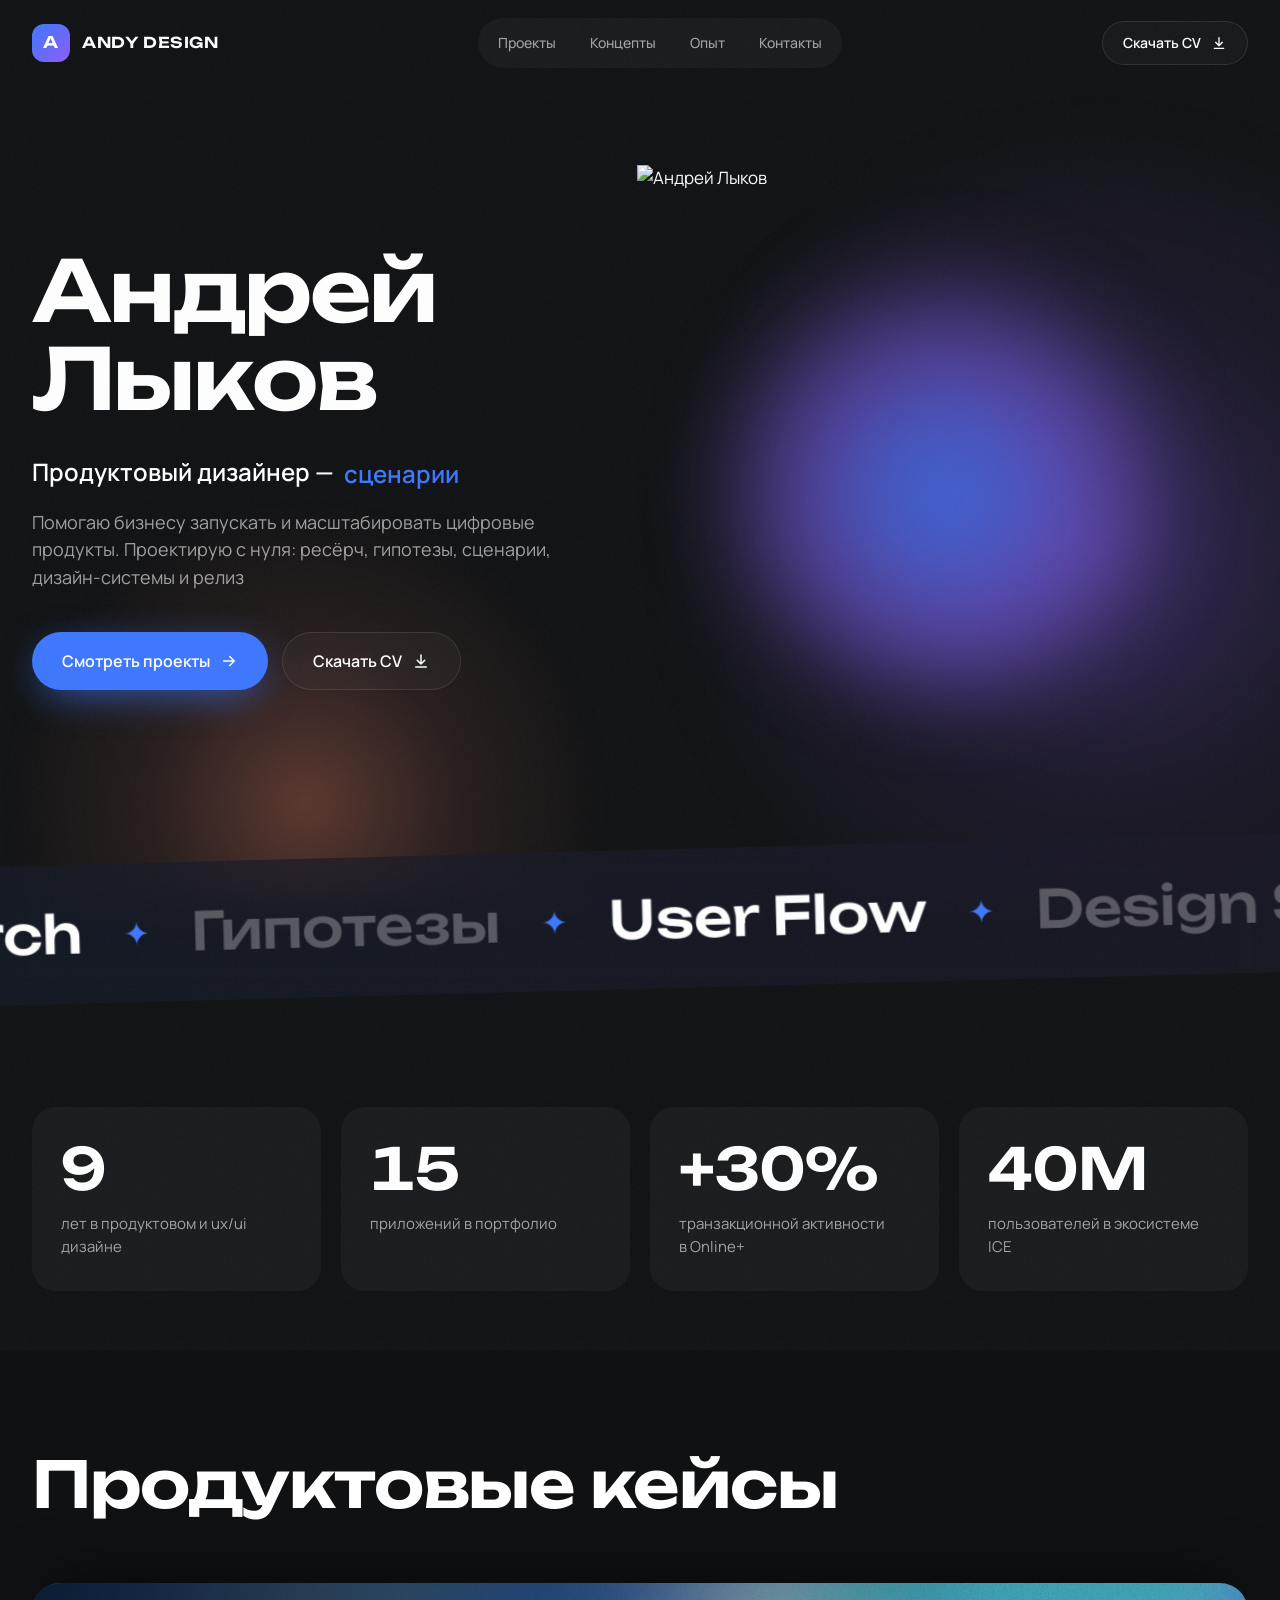
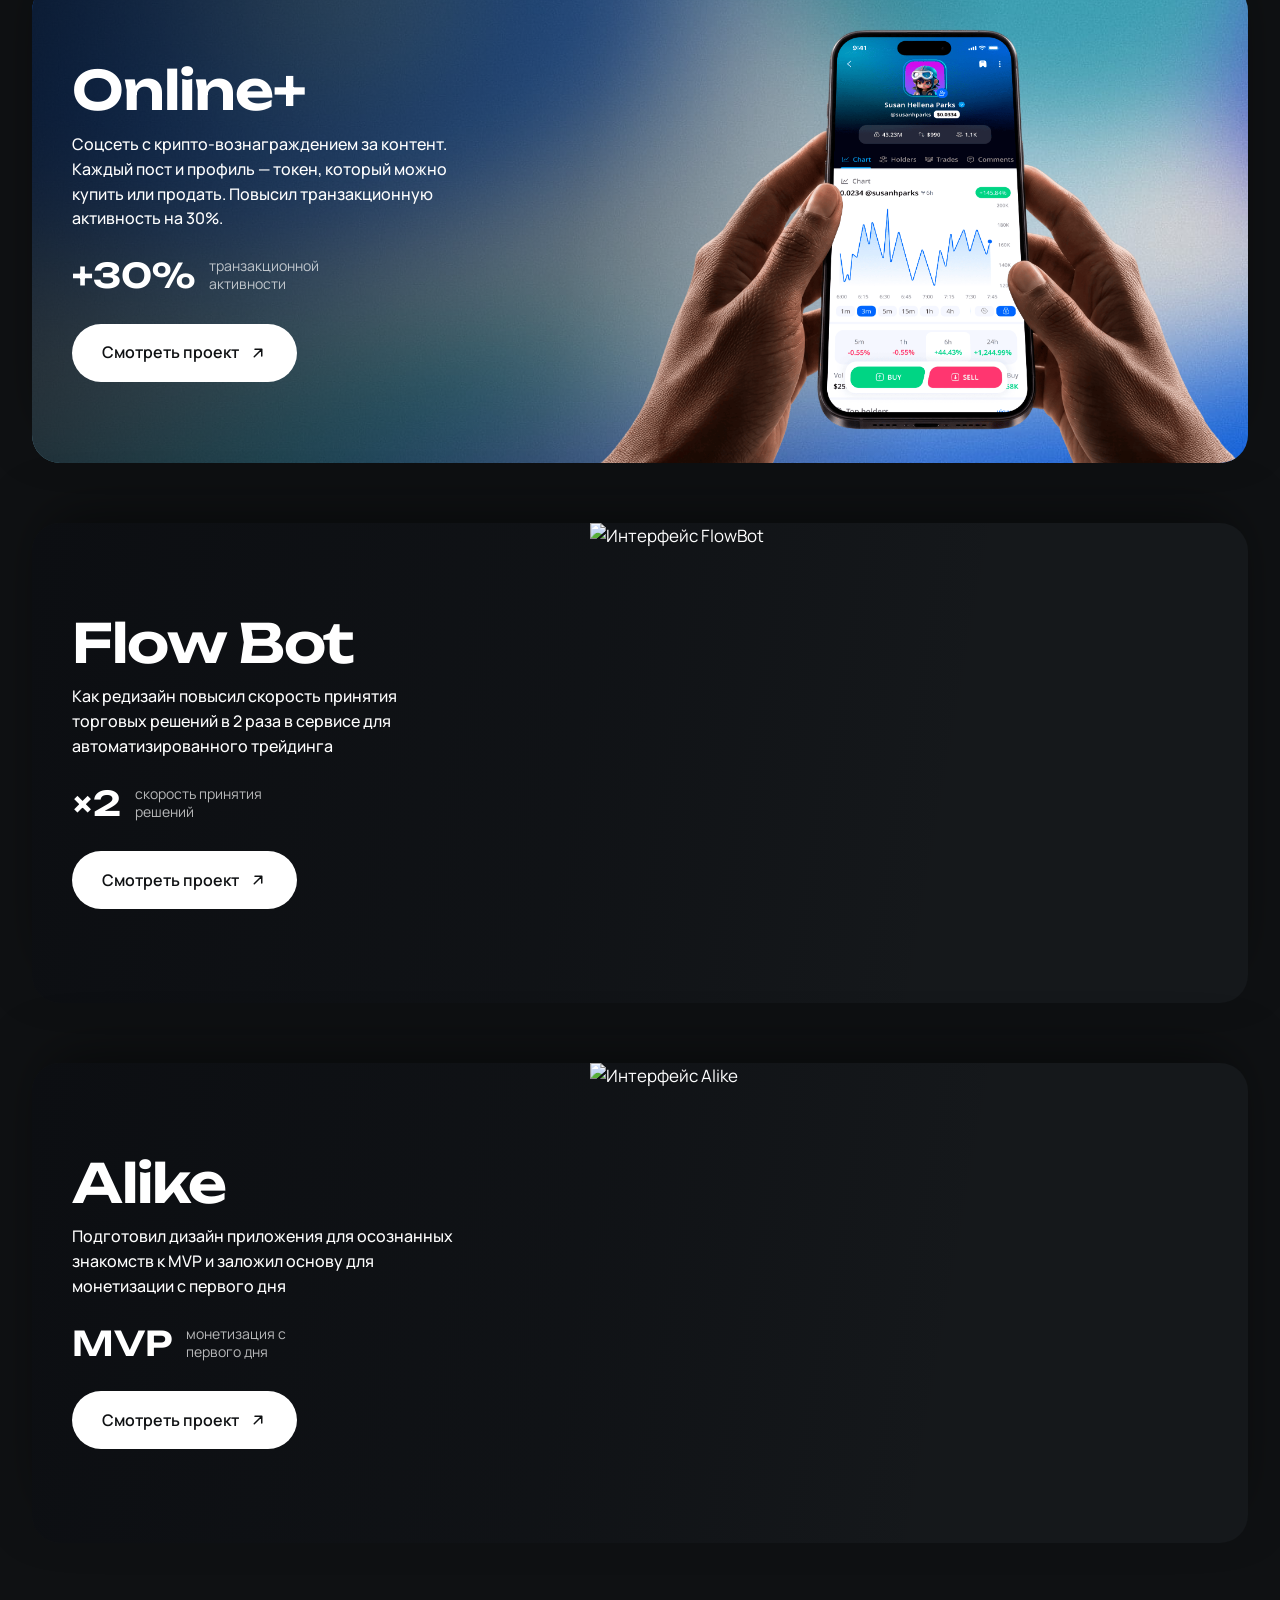
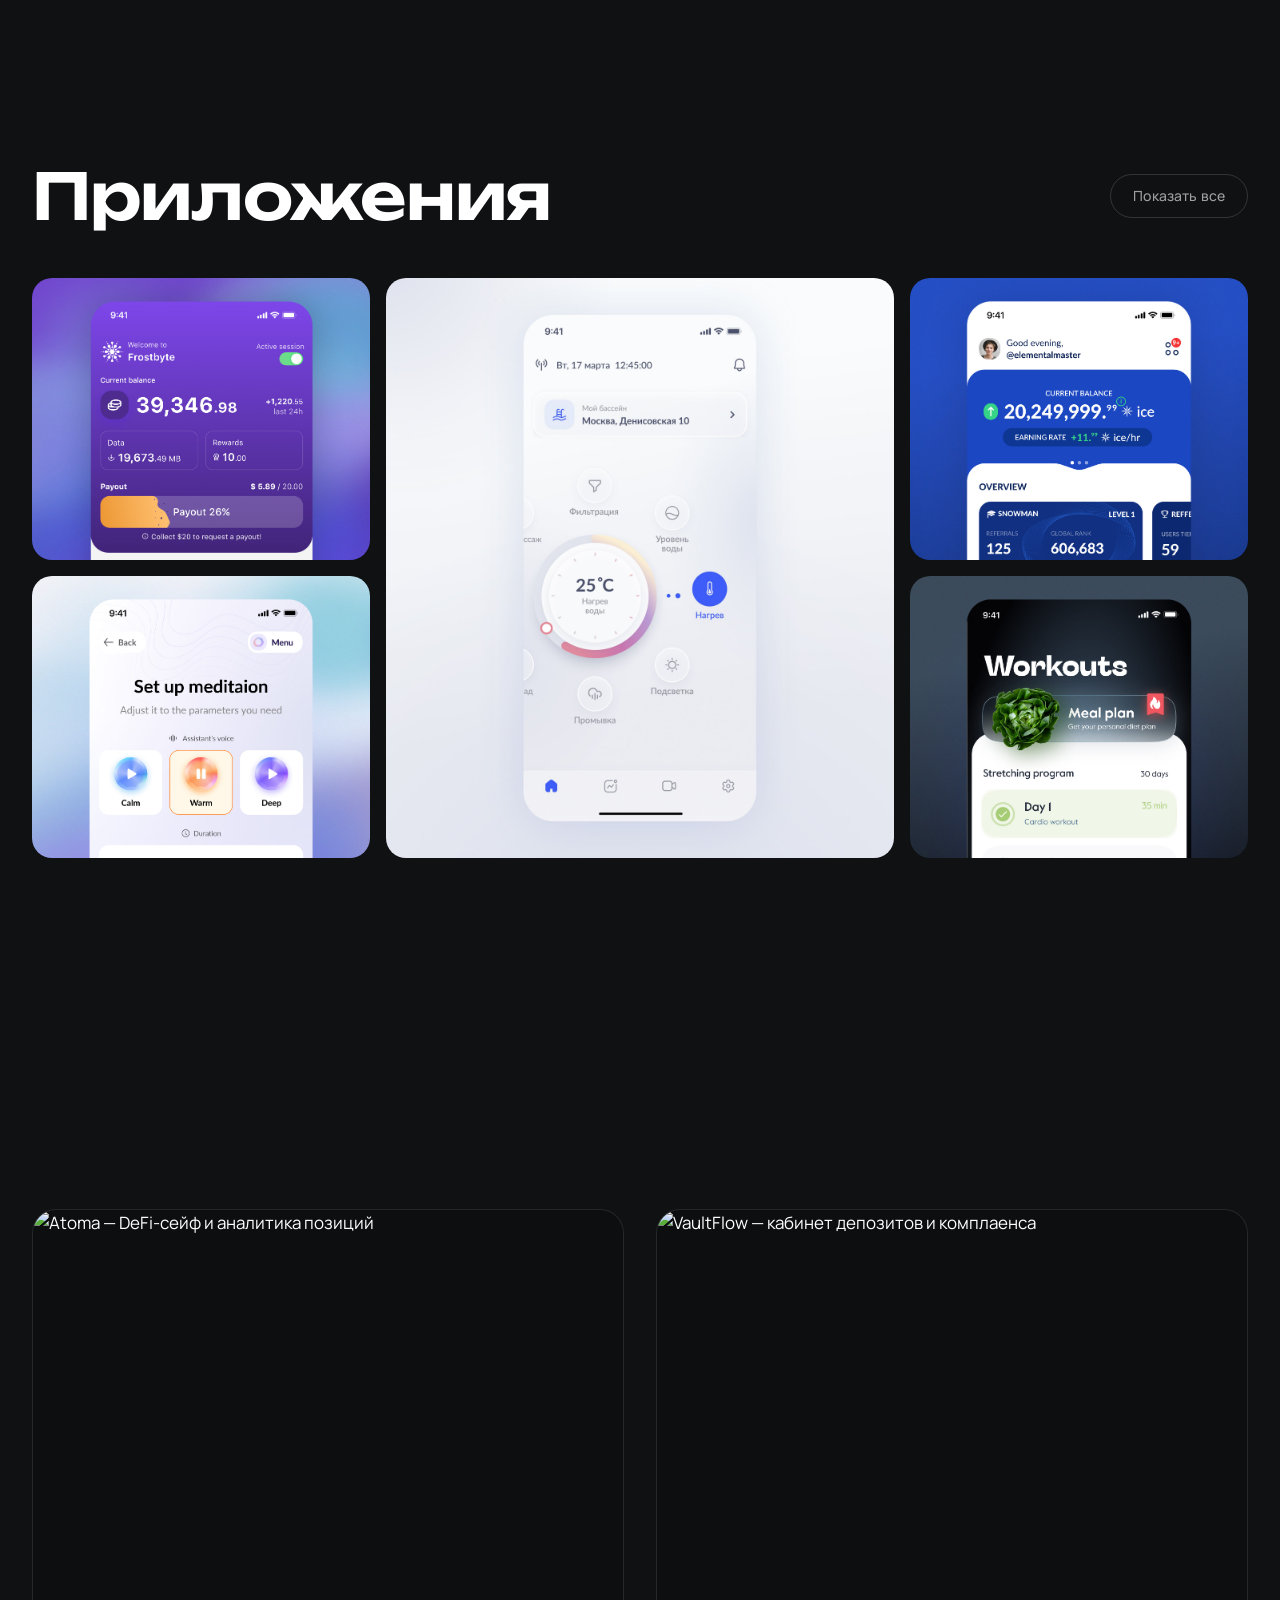
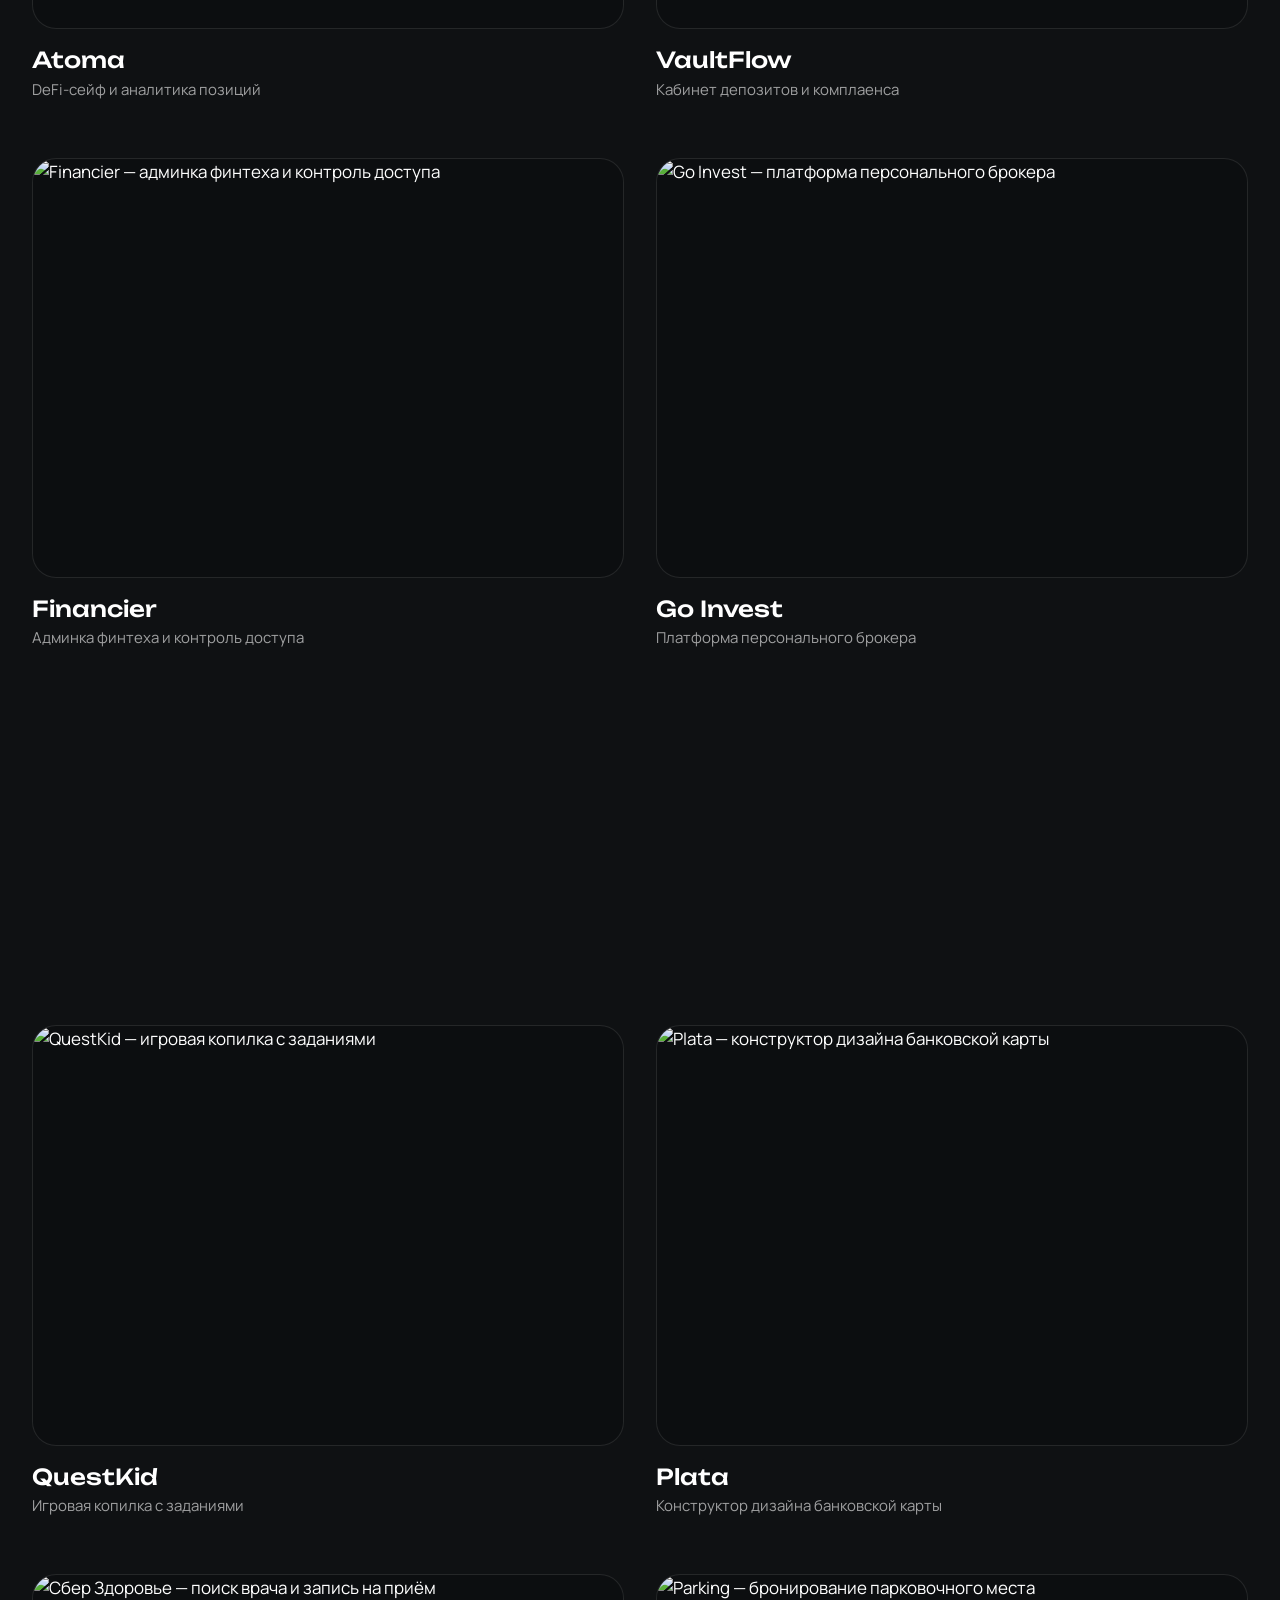
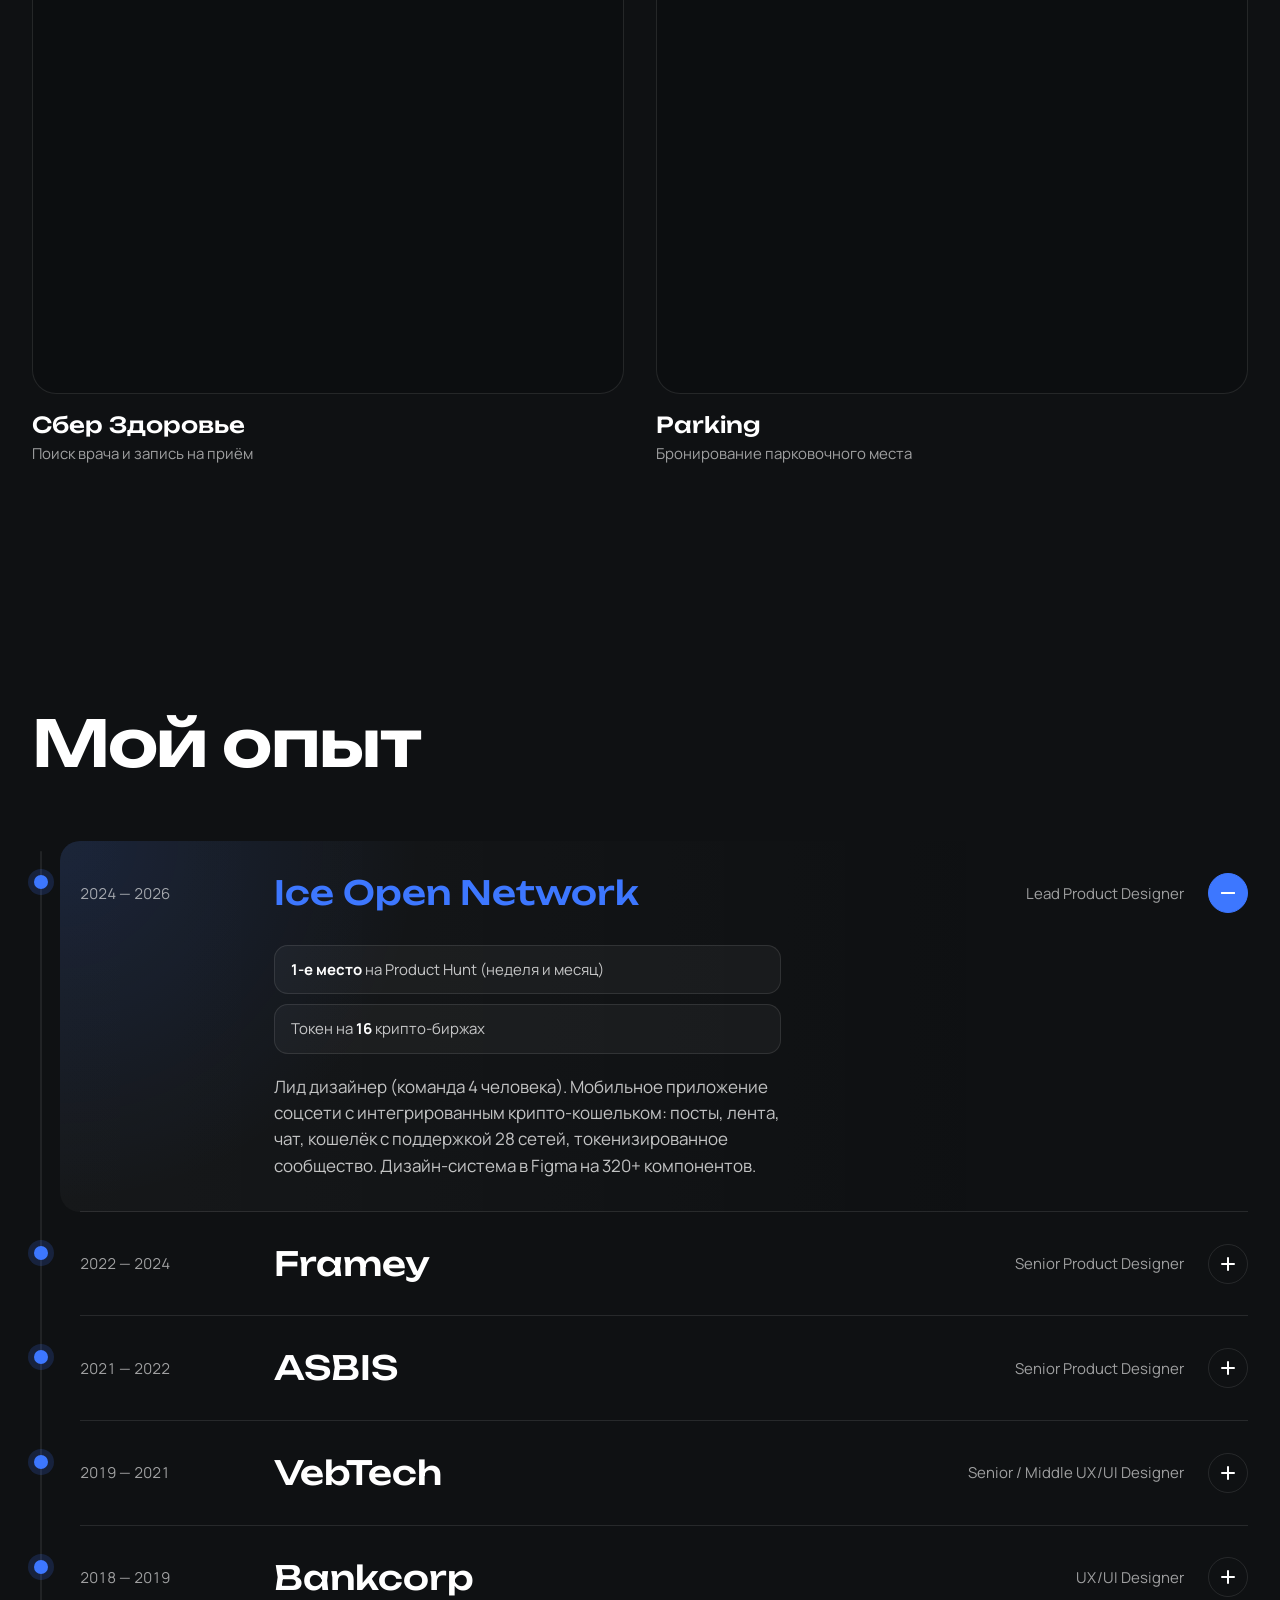
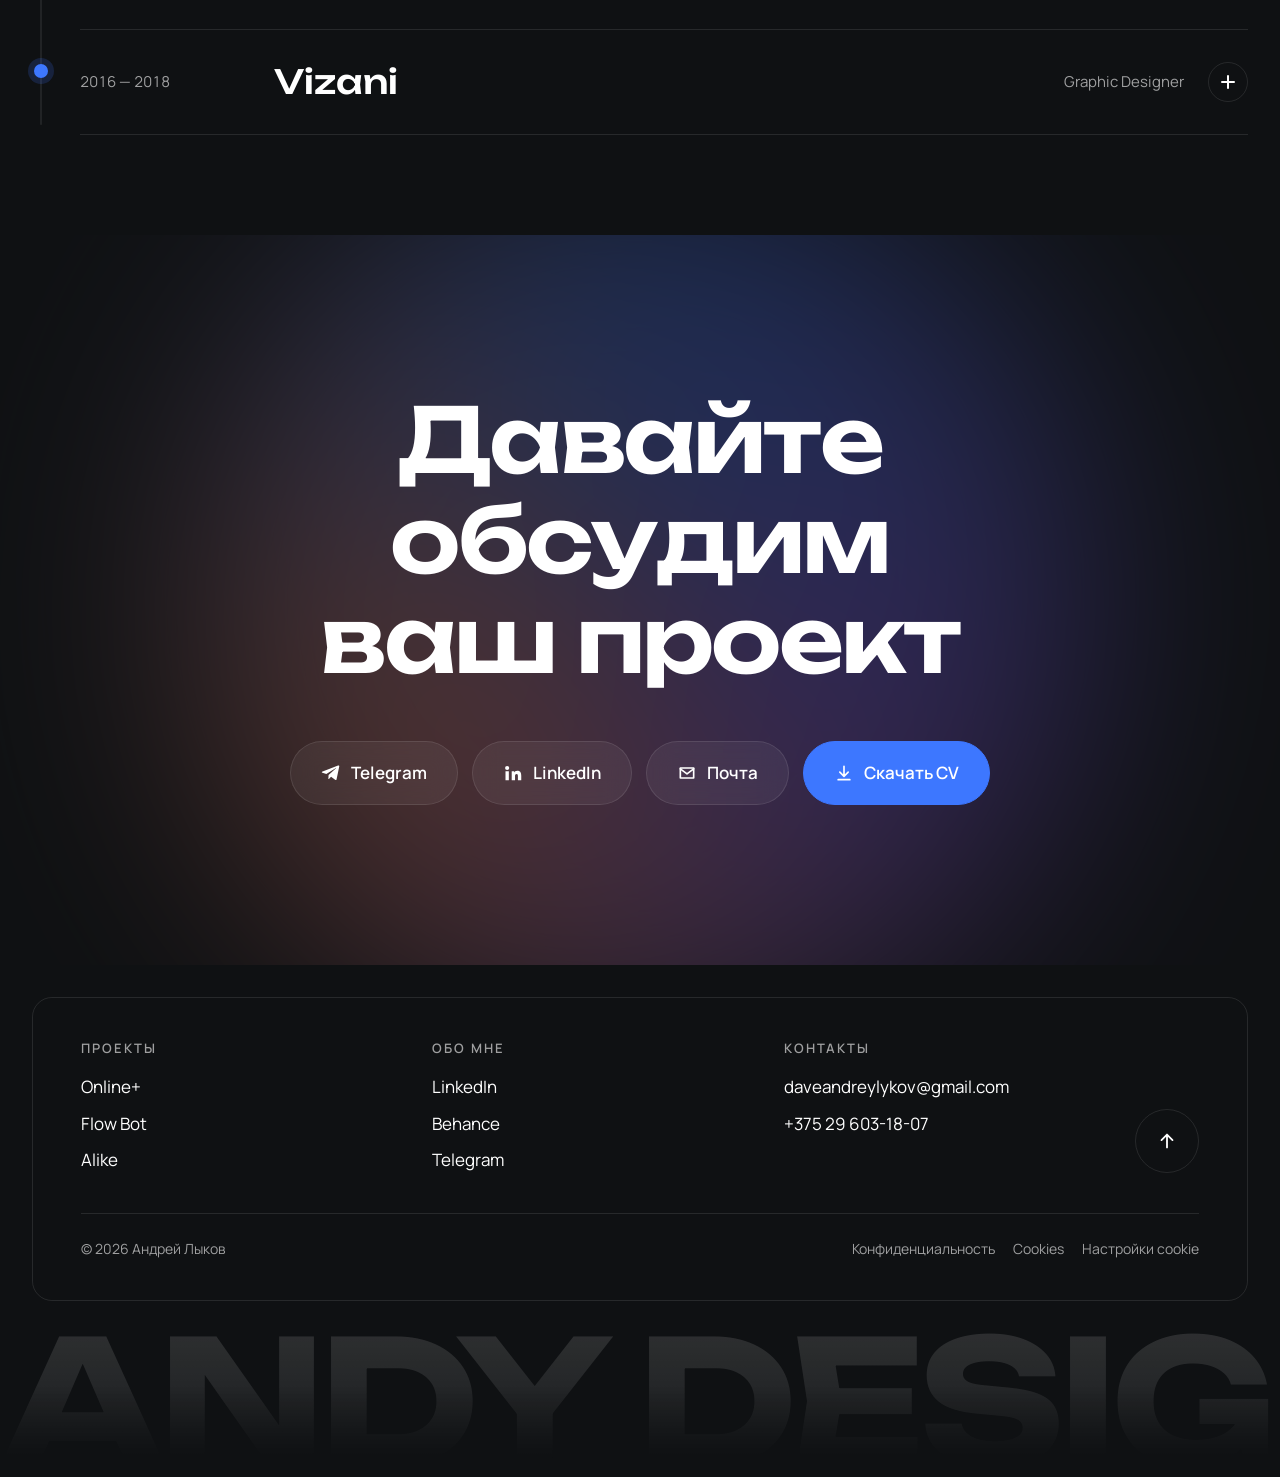
==== index.html @ f1b05e27 "Fix totop button: use #top anchor for smooth scroll instead of / href Co-Authored-By: Claude Sonnet " ====
<!DOCTYPE html>
<html lang="ru">
<head>
  <meta charset="UTF-8">
  <meta name="viewport" content="width=device-width, initial-scale=1.0">
  <script>
    (function () {
      try {
        var q = new URLSearchParams(location.search).get('lang');
        var s = localStorage.getItem('ad_lang');
        if (q === 'en' || (!q && s === 'en')) document.documentElement.classList.add('i18n-wait');
      } catch (e) {}
    })();
  </script>
  <title>Андрей Лыков — Продуктовый дизайнер</title>
  <meta name="description" content="Продуктовый дизайнер. Помогаю бизнесу запускать и масштабировать цифровые продукты: ресёрч, гипотезы, сценарии, дизайн-системы и релиз.">
  <meta property="og:title" content="Андрей Лыков — Продуктовый дизайнер">
  <meta property="og:description" content="Проектирую цифровые продукты с нуля: ресёрч, гипотезы, сценарии, дизайн-системы и релиз.">
  <link rel="canonical" href="https://andydesign.pro/">
  <meta property="og:type" content="website">
  <meta property="og:url" content="https://andydesign.pro/">
  <meta property="og:site_name" content="ANDY DESIGN">
  <meta property="og:locale" content="ru_RU">
  <meta property="og:image" content="https://andydesign.pro/assets/img/og.jpg">
  <meta name="twitter:card" content="summary_large_image">
  <meta name="theme-color" content="#0f1113">
  <link rel="icon" href="assets/img/favicon.png" type="image/png">
  <link rel="preconnect" href="https://fonts.googleapis.com">
  <link rel="preconnect" href="https://fonts.gstatic.com" crossorigin>
  <link href="https://fonts.googleapis.com/css2?family=Manrope:wght@300;400;500;600;700;800&family=Unbounded:wght@400;500;600;700&display=swap" rel="stylesheet">
  <link rel="stylesheet" href="css/style.css">
</head>
<body>

  <!-- Декор -->
  <div class="grain" aria-hidden="true"></div>
  <div class="progress" aria-hidden="true"><i></i></div>

  <!-- Header -->
  <header class="header">
    <div class="container header__inner">
      <a href="#top" class="logo" data-magnetic>
        <span class="logo__mark">A</span>
        <span class="logo__text">ANDY DESIGN</span>
      </a>
      <nav class="nav" aria-label="Основная навигация">
        <a href="#projects" class="nav__link" data-scramble>Проекты</a>
        <a href="#concepts" class="nav__link" data-scramble>Концепты</a>
        <a href="#experience" class="nav__link" data-scramble>Опыт</a>
        <a href="#contact" class="nav__link" data-scramble>Контакты</a>
      </nav>
      <button type="button" class="btn btn--ghost btn--sm header__cv js-cv" data-magnetic>
        <span>Скачать CV</span>
        <svg width="16" height="16" viewBox="0 0 24 24" fill="none"><path d="M12 4v12m0 0 5-5m-5 5-5-5M5 20h14" stroke="currentColor" stroke-width="2" stroke-linecap="round" stroke-linejoin="round"/></svg>
      </button>
      <button class="burger" aria-label="Открыть меню" aria-expanded="false"><span></span><span></span></button>
    </div>
  </header>

  <!-- Мобильное меню -->
  <div class="menu" aria-hidden="true">
    <nav class="menu__nav">
      <a href="#projects" class="menu__link"><i>01</i>Проекты</a>
      <a href="#concepts" class="menu__link"><i>02</i>Концепты</a>
      <a href="#experience" class="menu__link"><i>03</i>Опыт</a>
      <a href="#contact" class="menu__link"><i>04</i>Контакты</a>
    </nav>
    <div class="menu__foot">
      <a href="https://t.me/uxuiandrei" target="_blank" rel="noopener">Telegram</a>
      <a href="https://www.linkedin.com/in/andreylykov" target="_blank" rel="noopener">LinkedIn</a>
      <a href="https://www.behance.net/andreylykov" target="_blank" rel="noopener">Behance</a>
    </div>
  </div>

  <main id="top">

    <!-- HERO -->
    <section class="hero">
      <canvas class="hero__canvas" aria-hidden="true"></canvas>

      <div class="container hero__inner">
        <div class="hero__content">
          <h1 class="hero__title">
            <span class="line"><span class="js-split">Андрей</span></span>
            <span class="line"><span class="js-split">Лыков</span></span>
          </h1>

          <div class="hero__role" data-hero>
            <span class="hero__role-static">Продуктовый дизайнер —</span>
            <span class="hero__rotator" aria-live="polite">
              <span class="is-active">ресёрч</span>
              <span>гипотезы</span>
              <span>сценарии</span>
              <span>дизайн-системы</span>
              <span>релиз</span>
            </span>
          </div>

          <p class="hero__text" data-hero>
            Помогаю бизнесу запускать и масштабировать цифровые продукты. Проектирую с нуля: ресёрч, гипотезы, сценарии, дизайн-системы и релиз
          </p>

          <div class="hero__actions" data-hero>
            <a href="/" data-home-section="projects" class="btn btn--primary" data-magnetic>
              <span>Смотреть проекты</span>
              <svg width="18" height="18" viewBox="0 0 24 24" fill="none"><path d="M5 12h14m0 0-6-6m6 6-6 6" stroke="currentColor" stroke-width="2" stroke-linecap="round" stroke-linejoin="round"/></svg>
            </a>
            <button type="button" class="btn btn--ghost js-cv" data-magnetic>
              <span>Скачать CV</span>
              <svg width="18" height="18" viewBox="0 0 24 24" fill="none"><path d="M12 4v12m0 0 5-5m-5 5-5-5M5 20h14" stroke="currentColor" stroke-width="2" stroke-linecap="round" stroke-linejoin="round"/></svg>
            </button>
          </div>
        </div>

        <div class="hero__visual" data-hero>
          <div class="hero__glow" aria-hidden="true"></div>
          <div class="hero__photo js-parallax" data-speed="0.08">
            <img src="assets/img/photo.png" alt="Андрей Лыков" width="2500" height="2500" fetchpriority="high">
          </div>
          <div class="chip chip--1 js-float"><b>9</b> лет в дизайне</div>
          <div class="chip chip--2 js-float"><b>15</b> приложений в портфолио</div>
          <div class="chip chip--3 js-float"><b>40M</b> MAU</div>
        </div>
      </div>

    </section>

    <!-- MARQUEE -->
    <div class="marquee-clip">
      <section class="marquee" aria-label="Направления">
        <div class="marquee__track">
          <div class="marquee__row">
            <span>Research</span><em>✦</em><span>Гипотезы</span><em>✦</em><span>User Flow</span><em>✦</em><span>Design Systems</span><em>✦</em><span>MVP</span><em>✦</em>
          </div>
          <div class="marquee__row" aria-hidden="true">
            <span>Research</span><em>✦</em><span>Гипотезы</span><em>✦</em><span>User Flow</span><em>✦</em><span>Design Systems</span><em>✦</em><span>MVP</span><em>✦</em>
          </div>
        </div>
      </section>
    </div>

    <!-- STATS -->
    <section class="stats">
      <div class="container stats__grid">
        <div class="stat" data-reveal>
          <div class="stat__num"><span class="js-counter" data-to="9">0</span></div>
          <div class="stat__label">лет в продуктовом и&nbsp;ux/ui дизайне</div>
        </div>
        <div class="stat" data-reveal>
          <div class="stat__num"><span class="js-counter" data-to="15">0</span></div>
          <div class="stat__label">приложений в портфолио<br>&nbsp;</div>
        </div>
        <div class="stat" data-reveal>
          <div class="stat__num">+<span class="js-counter" data-to="30">0</span>%</div>
          <div class="stat__label">транзакционной активности в&nbsp;Online+</div>
        </div>
        <div class="stat" data-reveal>
          <div class="stat__num"><span class="js-counter" data-to="40">0</span>M</div>
          <div class="stat__label">пользователей в экосистеме ICE</div>
        </div>
      </div>
    </section>

    <!-- PROJECTS -->
    <section class="projects" id="projects">
      <div class="container">
        <div class="section-head">
          <h2 class="section-title" data-reveal>Продуктовые кейсы</h2>
        </div>

        <div class="stack">
          <!-- Online+ -->
          <article class="card card--online" style="--i:0">
            <a href="onlineplus" class="card__inner">
              <img class="card__bg" src="assets/img/online_back.jpg" width="1920" height="660" alt="" loading="lazy">
              <div class="card__content">
                <h3 class="card__title">Online+</h3>
                <p class="card__text">Соцсеть с&nbsp;крипто-вознаграждением за&nbsp;контент. Каждый пост и&nbsp;профиль&nbsp;— токен, который можно купить или продать. Повысил транзакционную активность на&nbsp;30%.</p>
                <div class="card__metric"><b>+30%</b><span>транзакционной активности</span></div>
                <span class="btn btn--light card__btn">
                  <span>Смотреть проект</span>
                  <svg width="18" height="18" viewBox="0 0 24 24" fill="none"><path d="M7 17 17 7m0 0H8m9 0v9" stroke="currentColor" stroke-width="2" stroke-linecap="round" stroke-linejoin="round"/></svg>
                </span>
              </div>
              <div class="card__media js-tilt">
                <img src="assets/img/onli_photo.png" width="2235" height="1650" alt="Интерфейс Online+" loading="lazy">
              </div>
            </a>
          </article>

          <!-- FlowBot -->
          <article class="card card--flowbot" style="--i:1">
            <a href="flowbot" class="card__inner">
              <img class="card__bg" src="assets/img/fb_back.jpg" width="1920" height="660" alt="" loading="lazy">
              <div class="card__content">
                <h3 class="card__title">Flow Bot</h3>
                <p class="card__text">Как редизайн повысил скорость принятия торговых решений в&nbsp;2&nbsp;раза в&nbsp;сервисе для автоматизированного трейдинга</p>
                <div class="card__metric"><b>×2</b><span>скорость принятия решений</span></div>
                <span class="btn btn--light card__btn">
                  <span>Смотреть проект</span>
                  <svg width="18" height="18" viewBox="0 0 24 24" fill="none"><path d="M7 17 17 7m0 0H8m9 0v9" stroke="currentColor" stroke-width="2" stroke-linecap="round" stroke-linejoin="round"/></svg>
                </span>
              </div>
              <div class="card__media js-tilt">
                <img src="assets/img/flowbot_photo.png" width="1490" height="1100" alt="Интерфейс FlowBot" loading="lazy">
              </div>
            </a>
          </article>

          <!-- Alike -->
          <article class="card card--alike" style="--i:2">
            <a href="alike" class="card__inner">
              <img class="card__bg" src="assets/img/alike_back.jpg" width="2400" height="825" alt="" loading="lazy">
              <div class="card__content">
                <h3 class="card__title">Alike</h3>
                <p class="card__text">Подготовил дизайн приложения для осознанных знакомств к&nbsp;MVP и&nbsp;заложил основу для монетизации с&nbsp;первого дня</p>
                <div class="card__metric"><b>MVP</b><span>монетизация с первого дня</span></div>
                <span class="btn btn--light card__btn">
                  <span>Смотреть проект</span>
                  <svg width="18" height="18" viewBox="0 0 24 24" fill="none"><path d="M7 17 17 7m0 0H8m9 0v9" stroke="currentColor" stroke-width="2" stroke-linecap="round" stroke-linejoin="round"/></svg>
                </span>
              </div>
              <div class="card__media js-tilt">
                <img src="assets/img/alike_photo.png" width="1490" height="1100" alt="Интерфейс Alike" loading="lazy">
              </div>
            </a>
          </article>
        </div>
      </div>
    </section>

    <!-- APPS -->
    <section class="apps" id="ui">
      <div class="container">
        <div class="section-head apps__head">
          <h2 class="section-title" data-reveal>Приложения</h2>
          <button class="apps__show-all" id="appsShowAll">Показать все</button>
        </div>
        <div class="apps-bento">
          <figure class="shot apps-bento__item apps-bento__item--tl">
            <div class="shot__img"><img src="assets/img/frostbyte-hero.jpg" width="1200" height="1200" alt="Frostbyte — мобильное приложение с вознаграждениями" loading="lazy"></div>
            <figcaption><b>Frostbyte</b><span>Мобильное приложение с вознаграждениями</span></figcaption>
          </figure>
          <figure class="shot apps-bento__item apps-bento__item--c">
            <div class="shot__img"><img src="assets/img/ipool-hero.jpg" width="2540" height="2900" alt="iPool — удалённое управление всеми функциями бассейна" loading="lazy"></div>
            <figcaption><b>iPool</b><span>Удалённое управление всеми функциями бассейна</span></figcaption>
          </figure>
          <figure class="shot apps-bento__item apps-bento__item--tr">
            <div class="shot__img"><img src="assets/img/ice-hero.jpg" width="1200" height="1200" alt="ICE — майнинг-приложение, 40M пользователей" loading="lazy"></div>
            <figcaption><b>ICE</b><span>Майнинг-приложение, 40M пользователей</span></figcaption>
          </figure>
          <figure class="shot apps-bento__item apps-bento__item--bl">
            <div class="shot__img"><img src="assets/img/hugami-hero.jpg" width="1200" height="1200" alt="HugAmi — приложения для медитаций" loading="lazy"></div>
            <figcaption><b>HugAmi</b><span>Приложения для медитаций</span></figcaption>
          </figure>
          <figure class="shot apps-bento__item apps-bento__item--br">
            <div class="shot__img"><img src="assets/img/mysplits-hero.jpg" width="1200" height="1200" alt="Mysplits — правильное питание и тренировки" loading="lazy"></div>
            <figcaption><b>Mysplits</b><span>Правильное питание и тренировки</span></figcaption>
          </figure>
        </div>
      </div>
    </section>

    <!-- WEB SERVICES -->
    <section class="webservices" id="webservices">
      <div class="container">
        <div class="section-head">
          <h2 class="section-title" data-reveal>Веб сервисы</h2>
        </div>
        <div class="concepts__grid">
          <figure class="shot">
            <div class="shot__img"><img src="assets/img/atoma.jpg" width="1338" height="950" alt="Atoma — DeFi-сейф и аналитика позиций" loading="lazy"></div>
            <figcaption><b>Atoma</b><span>DeFi-сейф и аналитика позиций</span></figcaption>
          </figure>
          <figure class="shot">
            <div class="shot__img"><img src="assets/img/dashboard.jpg" width="1338" height="950" alt="VaultFlow — кабинет депозитов и комплаенса" loading="lazy"></div>
            <figcaption><b>VaultFlow</b><span>Кабинет депозитов и комплаенса</span></figcaption>
          </figure>
          <figure class="shot">
            <div class="shot__img"><img src="assets/img/finance.jpg" width="1338" height="950" alt="Financier — админка финтеха и контроль доступа" loading="lazy"></div>
            <figcaption><b>Financier</b><span>Админка финтеха и контроль доступа</span></figcaption>
          </figure>
          <figure class="shot">
            <div class="shot__img"><img src="assets/img/broker.jpg" width="1338" height="950" alt="Go Invest — платформа персонального брокера" loading="lazy"></div>
            <figcaption><b>Go Invest</b><span>Платформа персонального брокера</span></figcaption>
          </figure>
        </div>
      </div>
    </section>

    <!-- CONCEPTS -->
    <section class="concepts" id="concepts">
      <div class="container">
        <div class="section-head">
          <h2 class="section-title" data-reveal>Концепты</h2>
        </div>
        <div class="concepts__grid">
          <figure class="shot">
            <div class="shot__img"><img src="assets/img/bsb.jpg" width="1338" height="950" alt="QuestKid — игровая копилка с заданиями" loading="lazy"></div>
            <figcaption><b>QuestKid</b><span>Игровая копилка с заданиями</span></figcaption>
          </figure>
          <figure class="shot">
            <div class="shot__img"><img src="assets/img/plata.jpg" width="1338" height="950" alt="Plata — конструктор дизайна банковской карты" loading="lazy"></div>
            <figcaption><b>Plata</b><span>Конструктор дизайна банковской карты</span></figcaption>
          </figure>
          <figure class="shot">
            <div class="shot__img"><img src="assets/img/sber.jpg" width="1338" height="950" alt="Сбер Здоровье — поиск врача и запись на приём" loading="lazy"></div>
            <figcaption><b>Сбер Здоровье</b><span>Поиск врача и запись на приём</span></figcaption>
          </figure>
          <figure class="shot">
            <div class="shot__img"><img src="assets/img/parking.jpg" width="1338" height="950" alt="Parking — бронирование парковочного места" loading="lazy"></div>
            <figcaption><b>Parking</b><span>Бронирование парковочного места</span></figcaption>
          </figure>
        </div>
      </div>
    </section>

    <!-- EXPERIENCE -->
    <section class="experience" id="experience">
      <div class="container">
        <div class="section-head">
          <h2 class="section-title" data-reveal>Мой опыт</h2>
        </div>

        <div class="timeline">
          <div class="timeline__line" aria-hidden="true"><i class="js-timeline-fill"></i></div>

          <details class="job" data-reveal>
            <summary>
              <span class="job__years">2024 — 2026</span>
              <span class="job__company">Ice Open Network</span>
              <span class="job__role">Lead Product Designer</span>
              <span class="job__toggle" aria-hidden="true"></span>
            </summary>
            <div class="job__body">
              <ul class="job__results">
                <li><b>1-е место</b> на Product Hunt (неделя и месяц)</li>
                <li>Токен на <b>16</b> крипто-биржах</li>
              </ul>
              <p>Лид дизайнер (команда 4 человека). Мобильное приложение соцсети с&nbsp;интегрированным крипто-кошельком: посты, лента, чат, кошелёк с&nbsp;поддержкой 28 сетей, токенизированное сообщество. Дизайн-система в&nbsp;Figma на&nbsp;320+ компонентов.</p>
            </div>
          </details>

          <details class="job" data-reveal>
            <summary>
              <span class="job__years">2022 — 2024</span>
              <span class="job__company">Framey</span>
              <span class="job__role">Senior Product Designer</span>
              <span class="job__toggle" aria-hidden="true"></span>
            </summary>
            <div class="job__body">
              <ul class="job__results">
                <li><b>9M+</b> активных пользователей за первую неделю</li>
                <li><b>40M</b> пользователей всего</li>
              </ul>
              <p>Travel-приложение Framey: 980+ скрытых мест, интерактивная карта с&nbsp;кластеризацией, UGC и&nbsp;подборки. Приложение ICE, ставшее основой экосистемы из&nbsp;5 мобильных приложений.</p>
            </div>
          </details>

          <details class="job" data-reveal>
            <summary>
              <span class="job__years">2021 — 2022</span>
              <span class="job__company">ASBIS</span>
              <span class="job__role">Senior Product Designer</span>
              <span class="job__toggle" aria-hidden="true"></span>
            </summary>
            <div class="job__body">
              <ul class="job__results">
                <li>Время на обновление контента <b>сократилось в 3 раза</b></li>
                <li>Контент-менеджеры работают без разработчиков</li>
              </ul>
              <p>CMS-система для трёх типов пользователей: контент-менеджеров, маркетологов и&nbsp;разработчиков. С&nbsp;нуля: от&nbsp;сценариев до&nbsp;pixel-perfect макетов и&nbsp;тестов на&nbsp;прототипах.</p>
            </div>
          </details>

          <details class="job" data-reveal>
            <summary>
              <span class="job__years">2019 — 2021</span>
              <span class="job__company">VebTech</span>
              <span class="job__role">Senior / Middle UX/UI Designer</span>
              <span class="job__toggle" aria-hidden="true"></span>
            </summary>
            <div class="job__body">
              <ul class="job__results">
                <li>Google Play: <b>4.6★</b> (было 3.9★), 3-е место</li>
                <li>App Store: <b>4.7★</b> (было 4.2★), 2-е место</li>
              </ul>
              <p>UP Banking&nbsp;— мобильный банк: управление картами, P2P-переводы, кредитный калькулятор, аналитика расходов, онбординг.</p>
            </div>
          </details>

          <details class="job" data-reveal>
            <summary>
              <span class="job__years">2018 — 2019</span>
              <span class="job__company">Bankcorp</span>
              <span class="job__role">UX/UI Designer</span>
              <span class="job__toggle" aria-hidden="true"></span>
            </summary>
            <div class="job__body">
              <p>Корпоративные сайты и&nbsp;продающие лендинги для банковского оборудования и&nbsp;ПО: адаптивный дизайн, пользовательские сценарии, визуальные концепции.</p>
            </div>
          </details>

          <details class="job" data-reveal>
            <summary>
              <span class="job__years">2016 — 2018</span>
              <span class="job__company">Vizani</span>
              <span class="job__role">Graphic Designer</span>
              <span class="job__toggle" aria-hidden="true"></span>
            </summary>
            <div class="job__body">
              <p>Полиграфия, наружная реклама, презентации, оформление выставок, баннеры и&nbsp;шаблоны для соцсетей.</p>
            </div>
          </details>
        </div>
      </div>
    </section>

    <!-- CONTACT -->
    <section class="contact" id="contact">
      <div class="contact__blob" aria-hidden="true"></div>
      <div class="container contact__inner">
        <h2 class="contact__title">
          <span class="line"><span class="js-split-scroll">Давайте</span></span>
          <span class="line"><span class="js-split-scroll">обсудим</span></span>
          <span class="line"><span class="js-split-scroll">ваш проект</span></span>
        </h2>

        <div class="contact__links" data-reveal>
          <a href="https://t.me/uxuiandrei" class="pill" target="_blank" rel="noopener" data-magnetic>
            <svg width="20" height="20" viewBox="0 0 24 24" fill="currentColor"><path d="M21.9 4.3 18.7 19.4c-.2 1-.9 1.3-1.8.8l-4.8-3.6-2.3 2.2c-.3.3-.5.5-1 .5l.3-4.9 8.9-8c.4-.3-.1-.5-.6-.2L6.4 13.1 1.7 11.6c-1-.3-1-1 .2-1.5L20.5 3c.9-.3 1.6.2 1.4 1.3Z"/></svg>
            Telegram
          </a>
          <a href="https://www.linkedin.com/in/andreylykov" class="pill" target="_blank" rel="noopener" data-magnetic>
            <svg width="20" height="20" viewBox="0 0 24 24" fill="currentColor"><path d="M4.98 3.5a2.5 2.5 0 1 1 0 5 2.5 2.5 0 0 1 0-5ZM3 9.75h4v11H3v-11Zm6.5 0h3.8v1.5h.06c.53-1 1.83-2.05 3.77-2.05 4.03 0 4.77 2.65 4.77 6.1v5.45h-4v-4.83c0-1.15-.02-2.63-1.6-2.63-1.6 0-1.85 1.25-1.85 2.55v4.91h-4v-11Z"/></svg>
            LinkedIn
          </a>
          <button type="button" class="pill js-copy" data-copy="daveandreylykov@gmail.com" data-magnetic>
            <svg width="20" height="20" viewBox="0 0 24 24" fill="none"><path d="M4 6h16v12H4z" stroke="currentColor" stroke-width="2" stroke-linejoin="round"/><path d="m4 7 8 6 8-6" stroke="currentColor" stroke-width="2" stroke-linecap="round" stroke-linejoin="round"/></svg>
            Почта
          </button>
          <button type="button" class="pill pill--accent js-cv" data-magnetic>
            <svg width="20" height="20" viewBox="0 0 24 24" fill="none"><path d="M12 4v12m0 0 5-5m-5 5-5-5M5 20h14" stroke="currentColor" stroke-width="2" stroke-linecap="round" stroke-linejoin="round"/></svg>
            Скачать CV
          </button>
        </div>
      </div>
    </section>
  </main>

  <!-- FOOTER -->
  <footer class="footer">
    <div class="container">
      <div class="footer__card">
        <div class="footer__grid">
          <div class="footer__col">
            <h4>Проекты</h4>
            <a href="onlineplus">Online+</a>
            <a href="flowbot">Flow Bot</a>
            <a href="alike">Alike</a>
          </div>
          <div class="footer__col">
            <h4>Обо мне</h4>
            <a href="https://www.linkedin.com/in/andreylykov" target="_blank" rel="noopener">LinkedIn</a>
            <a href="https://www.behance.net/andreylykov" target="_blank" rel="noopener">Behance</a>
            <a href="https://t.me/uxuiandrei" target="_blank" rel="noopener">Telegram</a>
          </div>
          <div class="footer__col">
            <h4>Контакты</h4>
            <a href="mailto:daveandreylykov@gmail.com">daveandreylykov@gmail.com</a>
            <a href="tel:+375296031807">+375 29 603-18-07</a>
          </div>
          <div class="footer__col footer__col--end">
            <a href="#top" class="totop" data-magnetic aria-label="Наверх">
              <svg width="22" height="22" viewBox="0 0 24 24" fill="none"><path d="M12 19V5m0 0-6 6m6-6 6 6" stroke="currentColor" stroke-width="2" stroke-linecap="round" stroke-linejoin="round"/></svg>
            </a>
          </div>
        </div>
        <div class="footer__bottom">
          <span>© <span class="js-year">2026</span> Андрей Лыков</span>
          <nav class="footer__legal" aria-label="Правовая информация">
            <a href="/privacy">Конфиденциальность</a>
            <a href="/cookies">Cookies</a>
            <button type="button" class="footer__cookie-btn js-cookie-settings">Настройки cookie</button>
          </nav>
        </div>
      </div>
    </div>
    <div class="footer__big" aria-hidden="true">ANDY DESIGN</div>
  </footer>

  <!-- Lightbox -->
  <div class="lightbox" aria-hidden="true" role="dialog">
    <button class="lightbox__close" aria-label="Закрыть">×</button>
    <button class="lightbox__nav lightbox__nav--prev" aria-label="Предыдущее">←</button>
    <img class="lightbox__img" src="" alt="">
    <button class="lightbox__nav lightbox__nav--next" aria-label="Следующее">→</button>
    <div class="lightbox__caption"></div>
  </div>

  <div class="toast" role="status" aria-live="polite"></div>

  <!-- Apps fullscreen modal -->
  <div class="apps-modal" id="appsModal" role="dialog" aria-modal="true" aria-label="Все приложения" hidden>
    <div class="apps-modal__header">
      <span class="apps-modal__title">Приложения</span>
      <button class="apps-modal__close" id="appsModalClose" aria-label="Закрыть">
        <svg width="24" height="24" viewBox="0 0 24 24" fill="none" aria-hidden="true">
          <path d="M6 6l12 12M6 18L18 6" stroke="currentColor" stroke-width="1.8" stroke-linecap="round"/>
        </svg>
      </button>
    </div>
    <div class="apps-modal__track">
      <figure class="shot">
        <div class="shot__img"><img src="assets/img/frostbyte-m.jpg" width="900" height="1200" alt="Frostbyte — мобильное приложение с вознаграждениями" loading="lazy"></div>
        <figcaption><b>Frostbyte</b><span>Мобильное приложение с вознаграждениями</span></figcaption>
      </figure>
      <figure class="shot">
        <div class="shot__img"><img src="assets/img/ipool-m.jpg" width="1620" height="2400" alt="iPool — удалённое управление всеми функциями бассейна" loading="lazy"></div>
        <figcaption><b>iPool</b><span>Удалённое управление всеми функциями бассейна</span></figcaption>
      </figure>
      <figure class="shot">
        <div class="shot__img"><img src="assets/img/ice-m.jpg" width="900" height="1200" alt="ICE — майнинг-приложение, 40M пользователей" loading="lazy"></div>
        <figcaption><b>ICE</b><span>Майнинг-приложение, 40M пользователей</span></figcaption>
      </figure>
      <figure class="shot">
        <div class="shot__img"><img src="assets/img/hugami-m.jpg" width="1620" height="2400" alt="HugAmi — приложения для медитаций" loading="lazy"></div>
        <figcaption><b>HugAmi</b><span>Приложения для медитаций</span></figcaption>
      </figure>
      <figure class="shot">
        <div class="shot__img"><img src="assets/img/mysplits-m.jpg" width="1620" height="2400" alt="Mysplits — правильное питание и тренировки" loading="lazy"></div>
        <figcaption><b>Mysplits</b><span>Правильное питание и тренировки</span></figcaption>
      </figure>
      <figure class="shot">
        <div class="shot__img"><img src="assets/img/homevision-m.jpg" width="1620" height="2400" alt="Homevision — дизайн интерьеров с ИИ" loading="lazy"></div>
        <figcaption><b>Homevision</b><span>Дизайн интерьеров с ИИ</span></figcaption>
      </figure>
      <figure class="shot">
        <div class="shot__img"><img src="assets/img/hermatic-m.jpg" width="1620" height="2400" alt="Hermatic — автоматизированный трейдинг" loading="lazy"></div>
        <figcaption><b>Hermatic</b><span>Автоматизированный трейдинг</span></figcaption>
      </figure>
      <figure class="shot">
        <div class="shot__img"><img src="assets/img/framey-m.jpg" width="1620" height="2400" alt="Framey — приложения для путешествий" loading="lazy"></div>
        <figcaption><b>Framey</b><span>Приложения для путешествий</span></figcaption>
      </figure>
    </div>
  </div>

  <script src="js/transition.js" defer></script>
  <script src="js/i18n-data.js" defer></script>
  <script src="js/i18n.js" defer></script>
  <script src="js/cookies.js" defer></script>
  <script src="js/cv.js" defer></script>
  <script src="js/main.js" defer></script>
</body>
</html>
---- css/style.css ----
/* =========================================================
   Andy Design — static landing
   ========================================================= */

:root {
  --bg: #0f1113;
  --bg-2: #15181b;
  --surface: rgba(255, 255, 255, 0.04);
  --border: rgba(255, 255, 255, 0.1);
  --text: #ffffff;
  --muted: rgba(255, 255, 255, 0.6);
  --accent: #3d77ff;
  --accent-2: #8b5cf6;
  --accent-3: #2eca57;
  --warm: #fa876b;
  --radius: 28px;
  --container: 1280px;
  --font: 'Manrope', system-ui, -apple-system, 'Segoe UI', Arial, sans-serif;
  --font-display: 'Unbounded', 'Manrope', Arial, sans-serif;
  --ease-out: cubic-bezier(0.22, 1, 0.36, 1);
  --ease-in-out: cubic-bezier(0.65, 0, 0.35, 1);
  --header-h: 74px;
}

*,
*::before,
*::after { box-sizing: border-box; margin: 0; padding: 0; }

html { scroll-behavior: smooth; -webkit-text-size-adjust: 100%; }

body {
  background: var(--bg);
  color: var(--text);
  font-family: var(--font);
  font-size: 17px;
  line-height: 1.55;
  -webkit-font-smoothing: antialiased;
  overflow-x: hidden;
}

body.menu-open { overflow: hidden; }

img { display: block; max-width: 100%; height: auto; }
a { color: inherit; text-decoration: none; }
button { font: inherit; color: inherit; background: none; border: 0; cursor: pointer; }
ul { list-style: none; }

::selection { background: var(--accent); color: #fff; }

/* Свой контур фокуса: системный на тёмном фоне почти не читается в Firefox и Safari */
:focus-visible {
  outline: 2px solid var(--accent);
  outline-offset: 3px;
}

.container {
  width: 100%;
  max-width: var(--container);
  margin: 0 auto;
  padding: 0 32px;
}

.gradient-text {
  color: inherit;
}

@keyframes gradientShift {
  to { background-position: 200% center; }
}

/* Крупные заголовки: чисто белые, переливающийся градиент только при ховере.
   Градиент вешаем на сам заголовок (как у «Концепты»), а не на каждую букву —
   иначе split-символы получают свой градиент и перелив ломается. */
.hero__title,
.section-title,
.contact__title,
.case-hero__title,
.e404__title {
  color: #fff;
  -webkit-text-fill-color: #fff;
}

.hero__title .char,
.hero__title .word,
.contact__title .char,
.contact__title .word,
.case-hero__title .char,
.case-hero__title .word {
  color: inherit;
  -webkit-text-fill-color: inherit;
  background: none;
}

@media (hover: hover) and (pointer: fine) {
  .section-title:hover,
  .case-hero__title:hover,
  .e404__title:hover {
    background-image: linear-gradient(
      90deg,
      var(--accent) 0%,
      var(--accent-2) 32%,
      var(--warm) 64%,
      var(--accent) 100%
    );
    background-size: 200% auto;
    -webkit-background-clip: text;
    background-clip: text;
    color: transparent;
    -webkit-text-fill-color: transparent;
    animation: gradientShift 5s linear infinite;
  }

  /* inline-block у .char ломает background-clip родителя — на ховере
     собираем буквы обратно в текст, чтобы перелив шёл по всему имени */
  .case-hero__title:hover .word,
  .case-hero__title:hover .char {
    display: inline;
    transform: none;
    background: none;
    color: inherit;
    -webkit-text-fill-color: inherit;
  }

  /* Один градиент на обе строки имени: каждая буква — окно в заливку заголовка. */
  .hero__title:hover .char {
    transform: none;
    background-image: linear-gradient(
      90deg,
      var(--accent) 0%,
      var(--accent-2) 32%,
      var(--warm) 64%,
      var(--accent) 100%
    );
    background-size: calc(var(--hero-w, 100%) * 2) var(--hero-h, 100%);
    background-position: var(--hero-x, 0) var(--hero-y, 0);
    background-repeat: no-repeat;
    -webkit-background-clip: text;
    background-clip: text;
    color: transparent;
    -webkit-text-fill-color: transparent;
    animation: heroTitleGrad 5s linear infinite;
  }
}

@keyframes heroTitleGrad {
  to {
    background-position: calc(var(--hero-x, 0px) - var(--hero-w, 0px)) var(--hero-y, 0px);
  }
}

/* ---------- Grain + progress ---------- */
.grain {
  position: fixed;
  inset: -50%;
  z-index: 998;
  pointer-events: none;
  opacity: 0.05;
  background-image: url("data:image/svg+xml,%3Csvg xmlns='http://www.w3.org/2000/svg' width='200' height='200'%3E%3Cfilter id='n'%3E%3CfeTurbulence type='fractalNoise' baseFrequency='0.9' numOctaves='3' stitchTiles='stitch'/%3E%3C/filter%3E%3Crect width='100%25' height='100%25' filter='url(%23n)'/%3E%3C/svg%3E");
  animation: grain 1s steps(6) infinite;
}

@keyframes grain {
  0%, 100% { transform: translate(0, 0); }
  20% { transform: translate(-5%, -8%); }
  40% { transform: translate(-12%, 4%); }
  60% { transform: translate(8%, -12%); }
  80% { transform: translate(4%, 10%); }
}

.progress {
  position: fixed;
  top: 0;
  left: 0;
  right: 0;
  height: 2px;
  z-index: 200;
}

.progress i {
  display: block;
  height: 100%;
  transform-origin: 0 50%;
  transform: scaleX(0);
  background: linear-gradient(90deg, var(--accent), var(--accent-2), var(--warm));
}

/* ---------- Buttons ---------- */
.btn {
  position: relative;
  display: inline-flex;
  align-items: center;
  gap: 10px;
  height: 58px;
  padding: 0 30px;
  border-radius: 100px;
  font-weight: 600;
  font-size: 16px;
  white-space: nowrap;
  overflow: hidden;
  isolation: isolate;
  transition: color 0.4s var(--ease-out), border-color 0.4s, box-shadow 0.4s;
}

.btn::before {
  content: '';
  position: absolute;
  inset: 0;
  z-index: -1;
  border-radius: inherit;
  transform: translateY(101%);
  transition: transform 0.5s var(--ease-out);
}

.btn:hover::before { transform: translateY(0); }

.btn svg { transition: transform 0.4s var(--ease-out); }
.btn:hover svg { transform: translateX(4px); }

.btn--primary {
  background: var(--accent);
  box-shadow: 0 10px 40px -10px rgba(61, 119, 255, 0.8);
}

.btn--primary::before { background: #fff; }
.btn--primary:hover { color: var(--bg); box-shadow: 0 16px 50px -10px rgba(61, 119, 255, 0.9); }

.btn--ghost {
  border: 1px solid var(--border);
  background: rgba(255, 255, 255, 0.03);
  backdrop-filter: blur(10px);
}

.btn--ghost::before { background: #fff; }
.btn--ghost:hover { color: var(--bg); border-color: #fff; }

.btn--light {
  background: #fff;
  color: var(--bg);
}

.btn--light::before { background: var(--accent); }

.btn--sm { height: 44px; padding: 0 20px; font-size: 14px; }

/* ---------- Header ---------- */
.header {
  position: fixed;
  top: 0;
  left: 0;
  right: 0;
  z-index: 100;
  padding: 18px 0;
  transition: transform 0.5s var(--ease-out), background 0.4s, padding 0.4s;
}

.header.is-scrolled {
  background: rgba(15, 17, 19, 0.7);
  backdrop-filter: blur(16px) saturate(140%);
  -webkit-backdrop-filter: blur(16px) saturate(140%);
  padding: 10px 0;
  border-bottom: 1px solid rgba(255, 255, 255, 0.05);
}

.header.is-hidden { transform: translateY(-100%); }

.header__inner {
  display: flex;
  align-items: center;
  justify-content: space-between;
  gap: 24px;
}

.header__tools {
  display: flex;
  align-items: center;
  gap: 10px;
}

.lang { position: relative; width: max-content; }

.lang__toggle {
  display: inline-flex;
  align-items: center;
  gap: 3px;
  height: 44px;
  padding: 0 6px 0 10px;
  font-size: 13px;
  font-weight: 700;
  letter-spacing: 0.04em;
  color: var(--muted);
  transition: color 0.3s;
}

.lang__toggle:hover,
.lang.is-open .lang__toggle { color: #fff; }

.lang__chevron {
  width: 10px;
  height: 10px;
  display: block;
  flex-shrink: 0;
  transition: transform 0.25s var(--ease-out);
}

.lang.is-open .lang__chevron { transform: rotate(180deg); }

.lang__menu {
  position: absolute;
  top: calc(100% + 4px);
  right: 0;
  left: auto;
  z-index: 120;
  width: max-content;
  padding: 2px;
  border: 0;
  outline: 0;
  box-shadow: none;
  border-radius: 10px;
  background: #16181b;
}

.lang__menu[hidden] { display: none; }

.lang__opt {
  display: block;
  width: 100%;
  text-align: center;
  padding: 6px 0;
  border: 0;
  outline: 0;
  box-shadow: none;
  border-radius: 8px;
  font-size: 13px;
  font-weight: 700;
  letter-spacing: 0.04em;
  color: var(--muted);
  transition: color 0.2s, background 0.2s;
}

.lang__opt:hover,
.lang__opt.is-active {
  color: #fff;
  background: rgba(255, 255, 255, 0.08);
}

html.i18n-wait body { visibility: hidden; }

.logo {
  display: inline-flex;
  align-items: center;
  gap: 12px;
  font-family: var(--font-display);
  font-weight: 600;
  font-size: 15px;
  letter-spacing: 0.04em;
}

.logo__mark {
  width: 38px;
  height: 38px;
  border-radius: 12px;
  display: grid;
  place-items: center;
  background: linear-gradient(135deg, var(--accent), var(--accent-2));
  font-size: 16px;
  transition: transform 0.6s var(--ease-out), border-radius 0.6s var(--ease-out);
}

.logo:hover .logo__mark { transform: rotate(-12deg) scale(1.05); border-radius: 50%; }

.nav {
  display: flex;
  gap: 6px;
  padding: 6px;
  border-radius: 100px;
  background: rgba(255, 255, 255, 0.04);
  border: none;
  position: relative;
}

.nav__link {
  position: relative;
  z-index: 1;
  padding: 8px 14px;
  font-size: 14px;
  font-weight: 500;
  border-radius: 100px;
  color: var(--muted);
  transition: color 0.3s;
  white-space: nowrap;
  text-align: center;
}

.nav__link:hover,
.nav__link.is-active { color: #fff; }

.nav__pill {
  position: absolute;
  top: 6px;
  height: calc(100% - 12px);
  border-radius: 100px;
  background: rgba(255, 255, 255, 0.1);
  transition: left 0.45s var(--ease-out), width 0.45s var(--ease-out), opacity 0.3s;
  opacity: 0;
}

.burger {
  display: none;
  width: 46px;
  height: 46px;
  border-radius: 50%;
  border: 1px solid var(--border);
  position: relative;
  z-index: 102;
}

.burger span {
  position: absolute;
  left: 13px;
  right: 13px;
  height: 2px;
  background: #fff;
  border-radius: 2px;
  transition: transform 0.4s var(--ease-out), top 0.4s var(--ease-out);
}

.burger span:nth-child(1) { top: 18px; }
.burger span:nth-child(2) { top: 26px; }

.menu-open .burger span:nth-child(1) { top: 22px; transform: rotate(45deg); }
.menu-open .burger span:nth-child(2) { top: 22px; transform: rotate(-45deg); }

/* ---------- Mobile menu ---------- */
.menu {
  position: fixed;
  inset: 0;
  z-index: 99;
  background: var(--bg-2);
  padding: 120px 32px 40px;
  display: flex;
  flex-direction: column;
  justify-content: space-between;
  clip-path: circle(0 at calc(100% - 55px) 40px);
  /* visibility убирает закрытое меню из обхода по Tab: только clip-path
     оставлял семь невидимых остановок фокуса. Переключается после анимации. */
  visibility: hidden;
  transition: clip-path 0.8s var(--ease-in-out), visibility 0s linear 0.8s;
}

.menu-open .menu {
  clip-path: circle(150% at calc(100% - 55px) 40px);
  visibility: visible;
  transition: clip-path 0.8s var(--ease-in-out), visibility 0s;
}

.menu__nav { display: flex; flex-direction: column; gap: 8px; }

.menu__link {
  font-family: var(--font-display);
  font-size: clamp(36px, 10vw, 56px);
  font-weight: 500;
  line-height: 1.2;
  display: flex;
  align-items: baseline;
  gap: 16px;
  opacity: 0;
  transform: translateY(30px);
  transition: opacity 0.5s, transform 0.6s var(--ease-out);
}

.menu__link i { font-size: 14px; font-style: normal; color: var(--accent); }

.menu-open .menu__link { opacity: 1; transform: none; }
.menu-open .menu__link:nth-child(1) { transition-delay: 0.25s; }
.menu-open .menu__link:nth-child(2) { transition-delay: 0.3s; }
.menu-open .menu__link:nth-child(3) { transition-delay: 0.35s; }
.menu-open .menu__link:nth-child(4) { transition-delay: 0.4s; }
.menu-open .menu__link:nth-child(5) { transition-delay: 0.45s; }

.menu__foot { display: flex; gap: 24px; color: var(--muted); }

/* ---------- Hero ---------- */
.hero {
  position: relative;
  min-height: 100vh;
  min-height: 100svh;
  display: flex;
  align-items: center;
  padding: 120px 0 80px;
  overflow: hidden;
}

.hero__canvas {
  position: absolute;
  inset: 0;
  width: 100%;
  height: 100%;
  z-index: 0;
}

.hero__inner {
  position: relative;
  z-index: 1;
  display: grid;
  grid-template-columns: 1fr 1.05fr;
  align-items: center;
  gap: 24px;
}

.hero__title {
  font-family: var(--font-display);
  font-weight: 600;
  font-size: clamp(42px, 6.6vw, 96px);
  line-height: 0.98;
  letter-spacing: -0.03em;
  margin-bottom: 28px;
}

.hero__title .line { display: block; overflow: visible; padding-bottom: 0.06em; }

/* split chars */
.word { display: inline-block; white-space: nowrap; }

.char {
  display: inline-block;
  transform: translateY(110%) rotate(8deg);
  transform-origin: 0 100%;
  transition: transform 1s var(--ease-out);
  transition-delay: calc(var(--ci) * 0.045s + var(--base, 0s));
}

.is-ready .hero .char,
.char.is-in { transform: none; }

/* Hero title: simple fade-in instead of slide */
.hero__title .char {
  transform: none;
  opacity: 0;
  transition: opacity 0.9s var(--ease-out);
  transition-delay: calc(var(--ci) * 0.04s + var(--base, 0s));
}
.is-ready .hero__title .char { opacity: 1; }

.hero__role {
  display: flex;
  flex-wrap: wrap;
  align-items: center;
  gap: 10px;
  font-size: clamp(18px, 2vw, 24px);
  font-weight: 600;
  margin-bottom: 18px;
}

.hero__rotator {
  position: relative;
  display: inline-block;
  height: 1.4em;
  overflow: hidden;
  min-width: 10ch;
  color: var(--accent);
}

.hero__rotator span {
  position: absolute;
  left: 0;
  top: 0;
  white-space: nowrap;
  transform: translateY(100%);
  opacity: 0;
  transition: transform 0.6s var(--ease-out), opacity 0.6s;
}

.hero__rotator span.is-active { transform: none; opacity: 1; }
.hero__rotator span.is-out { transform: translateY(-100%); opacity: 0; }

.hero__text {
  max-width: 520px;
  color: var(--muted);
  font-size: 18px;
  margin-bottom: 40px;
}

.hero__actions { display: flex; flex-wrap: wrap; gap: 14px; }

[data-hero] {
  opacity: 0;
  transform: translateY(30px);
  transition: opacity 1s var(--ease-out), transform 1s var(--ease-out);
}

.is-ready [data-hero] { opacity: 1; transform: none; }
.is-ready .hero__role[data-hero] { transition-delay: 0.45s; }
.is-ready .hero__text[data-hero] { transition-delay: 0.55s; }
.is-ready .hero__actions[data-hero] { transition-delay: 0.65s; }
.is-ready .hero__visual[data-hero] { transition-delay: 0.2s; transition-duration: 1.4s; }

.hero__visual {
  position: relative;
  aspect-ratio: 1;
  max-width: 680px;
  width: 100%;
  justify-self: end;
}

.hero__glow {
  position: absolute;
  inset: 12%;
  border-radius: 50%;
  background: radial-gradient(circle at 50% 55%, rgba(61, 119, 255, 0.85), rgba(139, 92, 246, 0.5) 45%, transparent 70%);
  filter: blur(40px);
  animation: breathe 6s ease-in-out infinite;
}

@keyframes breathe {
  50% { transform: scale(1.1); opacity: 0.8; }
}

.hero__photo {
  position: absolute;
  inset: 0;
  -webkit-mask-image: linear-gradient(to bottom, #000 72%, transparent 98%);
  mask-image: linear-gradient(to bottom, #000 72%, transparent 98%);
}

.hero__photo img { width: 100%; height: 100%; object-fit: contain; }

.chip {
  position: absolute;
  z-index: 2;
  display: inline-flex;
  align-items: center;
  gap: 8px;
  padding: 12px 18px;
  border-radius: 18px;
  font-size: 14px;
  font-weight: 500;
  white-space: nowrap;
  background: rgba(20, 23, 28, 0.55);
  border: none;
  backdrop-filter: blur(14px);
  -webkit-backdrop-filter: blur(14px);
  box-shadow: 0 20px 40px -20px rgba(0, 0, 0, 0.6);
}

.chip b { font-family: var(--font-display); font-size: 18px; color: #fff; }
.chip__dot { width: 8px; height: 8px; border-radius: 50%; background: var(--accent-3); box-shadow: 0 0 12px var(--accent-3); }

.chip--1 { top: 20%; left: -4%; }
.chip--2 { top: 52%; right: -6%; }
.chip--3 { bottom: 14%; left: 4%; }

@media (hover: hover) and (pointer: fine) {
  .chip {
    opacity: 0;
    transition: opacity 0.4s var(--ease-out);
    pointer-events: none;
  }
  .hero__visual:hover .chip,
  .hero__visual:focus-within .chip { opacity: 1; }
  .hero__visual:hover .chip--1 { transition-delay: 0.02s; }
  .hero__visual:hover .chip--2 { transition-delay: 0.08s; }
  .hero__visual:hover .chip--3 { transition-delay: 0.14s; }
}

@media (max-width: 900px) {
  .chip {
    opacity: 1;
    pointer-events: auto;
  }
}

/* ---------- Marquee ---------- */
/* Обёртка обрезает наклон и overscale секции: без неё страница получает
   горизонтальную прокрутку в Safari на iOS, где overflow-x у body не спасает.
   Обрезать через html нельзя — это ломает position: sticky у галереи UI. */
.marquee-clip {
  overflow: hidden;
  margin-top: -88px;
  position: relative;
  z-index: 2;
}

.marquee {
  position: relative;
  padding: 28px 0;
  overflow: hidden;
  background:
    linear-gradient(90deg, rgba(61, 119, 255, 0.06), rgba(139, 92, 246, 0.06)),
    rgba(15, 17, 19, 0.7);
  backdrop-filter: blur(16px) saturate(140%);
  -webkit-backdrop-filter: blur(16px) saturate(140%);
  transform: rotate(-1.5deg) scale(1.03);
  margin: 40px 0;
}

.marquee__track {
  display: flex;
  width: max-content;
  will-change: transform;
}

.marquee__row {
  display: flex;
  align-items: center;
  gap: 40px;
  padding-right: 40px;
  font-family: var(--font-display);
  font-size: clamp(28px, 4vw, 56px);
  font-weight: 500;
  white-space: nowrap;
}

.marquee__row span:nth-child(4n + 3) { color: rgba(255, 255, 255, 0.28); }

.marquee__row em { font-style: normal; color: var(--accent); font-size: 0.6em; }

/* ---------- Stats ---------- */
.stats { padding: 80px 0 40px; }

.stats__grid {
  display: grid;
  grid-template-columns: repeat(4, 1fr);
  gap: 20px;
}

.stat {
  position: relative;
  padding: 32px 28px;
  border-radius: 24px;
  background: var(--surface);
  border: 1px solid transparent;
  overflow: hidden;
  transition: border-color 0.4s, transform 0.5s var(--ease-out);
}

.stat::before {
  content: '';
  position: absolute;
  inset: 0;
  background: radial-gradient(300px circle at var(--mx, 50%) var(--my, 50%), rgba(61, 119, 255, 0.18), transparent 60%);
  opacity: 0;
  transition: opacity 0.4s;
}

.stat:hover { border-color: var(--accent); transform: translateY(-4px); }
.stat:hover::before { opacity: 1; }

.stat__num {
  position: relative;
  font-family: var(--font-display);
  font-size: clamp(40px, 4.5vw, 64px);
  font-weight: 600;
  line-height: 1;
  margin-bottom: 14px;
  font-variant-numeric: tabular-nums;
}

.stat__label { position: relative; color: var(--muted); font-size: 15px; }

/* ---------- Section head ---------- */
.section-head {
  display: block;
  margin-bottom: 64px;
}

.section-title {
  font-family: var(--font-display);
  font-weight: 600;
  font-size: clamp(34px, 5vw, 72px);
  line-height: 1.05;
  letter-spacing: -0.02em;
  max-width: 900px;
  text-align: left;
}

/* ---------- Reveal ---------- */
[data-reveal] {
  opacity: 0;
  transform: translateY(40px);
  transition: opacity 1s var(--ease-out), transform 1s var(--ease-out);
  transition-delay: var(--d, 0s);
}

[data-reveal].is-in { opacity: 1; transform: none; }

/* ---------- Projects (stacked cards) ---------- */
.projects { padding: 120px 0 80px; }

.stack { position: relative; }

.card {
  position: sticky;
  top: calc(110px + var(--i) * 26px);
  margin-bottom: 60px;
  transform-origin: 50% 0;
  will-change: transform;
}

.card:last-child { margin-bottom: 0; }

.card__inner {
  position: relative;
  display: grid;
  grid-template-columns: 0.9fr 1.1fr;
  align-items: stretch;
  gap: 20px;
  height: min(480px, 57.6vh);
  min-height: 0;
  border-radius: var(--radius);
  overflow: hidden;
  isolation: isolate;
  box-shadow: 0 -20px 60px -20px rgba(0, 0, 0, 0.6);
  background: var(--bg-2);
}

.card__bg {
  position: absolute;
  inset: 0;
  width: 100%;
  height: 100%;
  object-fit: cover;
  z-index: -2;
  transform: scale(1.15);
  transition: transform 1.4s var(--ease-out);
}

.card__inner::after {
  content: '';
  position: absolute;
  inset: 0;
  z-index: -1;
  background: linear-gradient(100deg, rgba(10, 12, 16, 0.82) 0%, rgba(10, 12, 16, 0.45) 45%, rgba(10, 12, 16, 0) 75%);
}

.card__inner:focus-visible { outline: none; }
.card__inner:hover .card__bg { transform: scale(1.02); }

.card__content {
  display: flex;
  flex-direction: column;
  justify-content: center;
  align-items: flex-start;
  padding: 28px 0 28px 40px;
}

.tag {
  padding: 6px 14px;
  border-radius: 100px;
  font-size: 13px;
  font-weight: 600;
  background: rgba(255, 255, 255, 0.1);
  border: 1px solid rgba(255, 255, 255, 0.15);
  backdrop-filter: blur(10px);
}

.card__title {
  font-family: var(--font-display);
  font-size: clamp(34px, 4.2vw, 62px);
  font-weight: 600;
  line-height: 1;
  letter-spacing: -0.02em;
  margin-bottom: 14px;
}

.card__text {
  color: #ffffff;
  font-weight: 500;
  font-size: 16px;
  max-width: 400px;
  margin-bottom: 18px;
}

.card__metric {
  display: flex;
  align-items: center;
  gap: 14px;
  margin-bottom: 22px;
}

.card__metric b {
  font-family: var(--font-display);
  font-size: 34px;
  font-weight: 600;
}

.card__metric span {
  font-size: 14px;
  color: rgba(255, 255, 255, 0.7);
  max-width: 150px;
  line-height: 1.3;
}

.card__media {
  position: relative;
  min-height: 0;
  overflow: hidden;
  transition: transform 0.6s var(--ease-out);
}

.card__media img {
  position: absolute;
  top: 0;
  right: 8px;
  bottom: 0;
  height: 100%;
  width: auto;
  max-width: calc(100% - 8px);
  object-fit: contain;
  object-position: center right;
  transform: none;
  transition: transform 0.5s var(--ease-out);
}

.card__media:hover img { transform: scale(1.08); }

.card__btn {
  pointer-events: none;
  width: max-content;
  max-width: 100%;
  flex: 0 0 auto;
  align-self: flex-start;
}
.card__inner:hover .card__btn::before { transform: translateY(0); }
.card__inner:hover .card__btn { color: #fff; }
.card__inner:hover .card__btn svg { transform: rotate(45deg); }

/* ---------- Horizontal scroll ---------- */
.hscroll {
  position: relative;
  /* общая высота кадра на обеих вкладках — без скачка при переключении */
  --shot-h: min(640px, 56vh, calc(100vh - 500px - var(--header-h)));
}

.hscroll__sticky {
  position: sticky;
  top: 0;
  height: 100vh;
  display: flex;
  flex-direction: column;
  justify-content: center;
  overflow: hidden;
  /* место под фиксированную шапку: иначе на экранах ниже 1000px
     заголовок галереи оказывается под ней */
  padding-top: var(--header-h);
}

.hscroll__head {
  display: flex;
  justify-content: space-between;
  align-items: flex-end;
}

.hscroll__head .section-head {
  display: flex;
  flex-direction: column;
  align-items: flex-start;
  gap: 32px;
  margin-bottom: 56px;
}

.seg {
  display: inline-flex;
  position: relative;
  gap: 2px;
  padding: 5px;
  border-radius: 100px;
  background: rgba(255, 255, 255, 0.04);
  border: 1px solid rgba(255, 255, 255, 0.08);
}

.seg__btn {
  position: relative;
  z-index: 1;
  height: 40px;
  padding: 0 20px;
  border-radius: 100px;
  font-size: 14px;
  font-weight: 600;
  color: var(--muted);
  white-space: nowrap;
  transition: color 0.3s;
}

.seg__btn.is-active,
.seg__btn:hover { color: #fff; }

.seg__pill {
  position: absolute;
  top: 5px;
  height: calc(100% - 10px);
  border-radius: 100px;
  background: rgba(255, 255, 255, 0.12);
  transition: left 0.45s var(--ease-out), width 0.45s var(--ease-out);
  pointer-events: none;
}

.hscroll__counter {
  font-family: var(--font-display);
  color: var(--muted);
  margin-bottom: 64px;
  font-variant-numeric: tabular-nums;
}

.hscroll__counter span:first-child { color: #fff; font-size: 28px; }

.hscroll__stage {
  position: relative;
  min-height: calc(var(--shot-h) + 7.25rem);
}

.hscroll__track {
  --hs-gap: 32px;
  --hs-end: 100px;
  display: flex;
  gap: var(--hs-gap);
  padding: 0 0 0 max(32px, calc((100vw - var(--container)) / 2 + 32px));
  will-change: transform, opacity;
}

/* пустое место справа от последнего кадра: дальше страница снова едет вертикально */
.hscroll__track::after {
  content: '';
  flex: 0 0 var(--hs-end);
  width: var(--hs-end);
  margin-left: calc(-1 * var(--hs-gap));
  pointer-events: none;
}

.hscroll__track:not(.is-active) {
  position: absolute;
  left: 0;
  right: 0;
  top: 0;
  visibility: hidden;
  pointer-events: none;
  opacity: 0;
}

.hscroll__track.is-leaving {
  position: absolute;
  left: 0;
  right: 0;
  top: 0;
  visibility: visible;
  pointer-events: none;
  animation: hsTrackOut 0.4s var(--ease-out) forwards;
}

.hscroll__track.is-entering {
  visibility: visible;
  animation: hsTrackIn 0.5s var(--ease-out) both;
}

@keyframes hsTrackOut {
  from { opacity: 1; transform: translate3d(0, 0, 0); }
  to { opacity: 0; transform: translate3d(var(--hs-out, -28px), 0, 0); }
}

@keyframes hsTrackIn {
  from { opacity: 0; transform: translate3d(var(--hs-in, 28px), 0, 0); }
  to { opacity: 1; transform: translate3d(0, 0, 0); }
}

.shot {
  flex: 0 0 auto;
  cursor: zoom-in;
}

.hscroll__track[data-tab="apps"] .shot {
  width: calc(var(--shot-h) * 9 / 16 * 1.2);
}

.hscroll__track[data-tab="web"] .shot {
  width: calc(var(--shot-h) * 1.45);
}

.hscroll__track[data-tab="apps"] .shot__img {
  aspect-ratio: calc(9 / 16 * 1.2);
  height: var(--shot-h);
  width: 100%;
}

.hscroll__track[data-tab="web"] .shot__img {
  aspect-ratio: 1.45;
  height: var(--shot-h);
  width: 100%;
}

/* на невысоких экранах ноутбуков отступы вокруг галереи ужимаются,
   чтобы кадры не мельчали из-за места, отданного шапке */
@media (min-width: 901px) and (max-height: 1000px) {
  .hscroll { --shot-h: min(520px, calc(100vh - 430px - var(--header-h))); }
  .hscroll__head .section-head { margin-bottom: 28px; gap: 24px; }
  .hscroll__counter { margin-bottom: 28px; }
  .hscroll__bar { margin-top: 22px; }
}

.shot__img {
  position: relative;
  border-radius: 24px;
  overflow: hidden;
  aspect-ratio: 1.45;
  background: #0c0e10;
  border: 1px solid var(--border);
}

.shot__img picture {
  position: absolute;
  inset: 0;
  display: block;
}

.shot__img img {
  position: absolute;
  inset: 0;
  width: 100%;
  height: 100%;
  object-fit: cover;
  object-position: center;
  border-radius: 0;
  transform: none;
  transition: transform 1.2s var(--ease-out);
}

.shot:hover .shot__img img { transform: scale(1.03); }

.shot__img::after {
  content: '';
  position: absolute;
  inset: 0;
  background: linear-gradient(115deg, transparent 30%, rgba(255, 255, 255, 0.18) 50%, transparent 70%);
  transform: translateX(-100%);
  transition: transform 1s var(--ease-out);
}

.shot:hover .shot__img::after { transform: translateX(100%); }

.shot--soon { cursor: default; }

.shot figcaption {
  display: flex;
  flex-direction: column;
  align-items: flex-start;
  gap: 6px;
  margin-top: 18px;
  min-height: 4.6em;
}

.shot figcaption b {
  font-family: var(--font-display);
  font-size: 22px;
  font-weight: 500;
  line-height: 1.2;
}

.shot figcaption span {
  color: var(--muted);
  font-size: 15px;
  line-height: 1.35;
}

.hscroll__bar {
  margin-top: 40px;
  height: 2px;
  position: relative;
}

.hscroll__bar::before {
  content: '';
  position: absolute;
  left: 32px;
  right: 32px;
  top: 0;
  bottom: 0;
  background: rgba(255, 255, 255, 0.08);
}

.hscroll__bar i {
  position: absolute;
  left: 32px;
  top: 0;
  bottom: 0;
  width: calc(100% - 64px);
  background: linear-gradient(90deg, var(--accent), var(--accent-2));
  transform-origin: 0 50%;
  transform: scaleX(0);
}

/* ---------- Apps bento ---------- */
.apps { padding: 140px 0 80px; }

.apps__head {
  display: flex;
  align-items: center;
  justify-content: space-between;
  margin-bottom: 48px;
}

.apps__show-all {
  flex-shrink: 0;
  background: none;
  border: 1px solid rgba(255, 255, 255, 0.15);
  color: var(--muted);
  font-size: 14px;
  font-weight: 500;
  letter-spacing: 0.01em;
  padding: 10px 22px;
  border-radius: 100px;
  cursor: pointer;
  transition: border-color 0.25s, color 0.25s;
}
.apps__show-all:hover {
  border-color: var(--accent);
  color: var(--fg);
}

.apps-bento {
  display: grid;
  grid-template-columns: 1fr 1.5fr 1fr;
  grid-template-rows: 1fr 1fr;
  gap: 16px;
  height: 580px;
}

.apps-bento__item {
  margin: 0;
  overflow: hidden;
  border-radius: 20px;
  position: relative;
}

.apps-bento__item--tl { grid-column: 1; grid-row: 1; }
.apps-bento__item--c  { grid-column: 2; grid-row: 1 / span 2; }
.apps-bento__item--tr { grid-column: 3; grid-row: 1; }
.apps-bento__item--bl { grid-column: 1; grid-row: 2; }
.apps-bento__item--br { grid-column: 3; grid-row: 2; }

.apps-bento__item .shot__img {
  height: 100%;
  aspect-ratio: unset;
  border-radius: 0;
  border: none;
}

.apps-bento__item figcaption {
  position: absolute;
  bottom: 0;
  left: 0;
  right: 0;
  padding: 56px 20px 22px;
  background: linear-gradient(to top, rgba(0,0,0,0.78) 0%, transparent 100%);
  margin-top: 0;
  min-height: 0;
  opacity: 0;
  transform: translateY(6px);
  transition: opacity 0.3s ease, transform 0.3s ease;
}

.apps-bento__item:hover figcaption {
  opacity: 1;
  transform: translateY(0);
}

.apps-bento__item figcaption b {
  font-size: 17px;
  color: #fff;
}

.apps-bento__item figcaption span {
  font-size: 13px;
  color: rgba(255,255,255,0.65);
}

/* ---------- Apps modal ---------- */
.apps-modal {
  position: fixed;
  inset: 0;
  z-index: 900;
  background: var(--bg);
  display: flex;
  flex-direction: column;
  opacity: 0;
  pointer-events: none;
  transition: opacity 0.3s ease;
}
.apps-modal:not([hidden]) {
  opacity: 1;
  pointer-events: auto;
}

.apps-modal__header {
  display: flex;
  align-items: center;
  justify-content: space-between;
  padding: 36px 48px 28px;
  flex-shrink: 0;
  border-bottom: 1px solid var(--border);
}

.apps-modal__title {
  font-family: var(--font-display);
  font-weight: 600;
  font-size: 22px;
  letter-spacing: -0.01em;
}

.apps-modal__close {
  display: flex;
  align-items: center;
  justify-content: center;
  background: none;
  border: 1px solid rgba(255,255,255,0.12);
  color: var(--fg);
  cursor: pointer;
  width: 44px;
  height: 44px;
  border-radius: 50%;
  transition: border-color 0.2s, color 0.2s;
}
.apps-modal__close:hover {
  border-color: var(--fg);
}

.apps-modal__track {
  flex: 1;
  display: grid;
  grid-template-columns: repeat(4, 1fr);
  grid-auto-rows: max-content;
  align-content: start;
  gap: 16px;
  padding: 32px 48px 48px;
  overflow-y: auto;
  overflow-x: hidden;
  -webkit-overflow-scrolling: touch;
}
.apps-modal__track::-webkit-scrollbar { width: 4px; }
.apps-modal__track::-webkit-scrollbar-track { background: transparent; }
.apps-modal__track::-webkit-scrollbar-thumb { background: rgba(255,255,255,0.15); border-radius: 2px; }

.apps-modal__track .shot {
  display: block;
  width: 100%;
}

.apps-modal__track .shot__img {
  aspect-ratio: 9 / 14.4;
  height: auto;
  width: 100%;
}

/* ---------- Web services ---------- */
.webservices { padding: 140px 0 80px; }

.webservices .shot {
  width: auto;
  min-width: 0;
  flex: none;
}

.webservices .shot__img {
  aspect-ratio: 1338 / 950;
  height: auto;
}

/* ---------- Concepts ---------- */
.concepts {
  padding: 140px 0 80px;
}

.concepts__grid {
  display: grid;
  grid-template-columns: 1fr 1fr;
  gap: 32px;
}

.concepts .shot {
  width: auto;
  min-width: 0;
  flex: none;
}

.concepts .shot__img {
  aspect-ratio: 1338 / 950;
  height: auto;
}

/* ---------- Experience ---------- */
.experience { padding: 140px 0 100px; }

.timeline { position: relative; padding-left: 48px; }

.timeline__line {
  position: absolute;
  left: 8px;
  top: 10px;
  bottom: 10px;
  width: 2px;
  background: rgba(255, 255, 255, 0.08);
  border-radius: 2px;
}

.timeline__line i {
  display: block;
  width: 100%;
  height: 100%;
  background: linear-gradient(var(--accent), var(--accent-2), var(--warm));
  transform-origin: 50% 0;
  transform: scaleY(0);
}

.job {
  position: relative;
  isolation: isolate;
  border-bottom: 1px solid var(--border);
}

/* подсветка открытого пункта */
.job::after {
  content: '';
  position: absolute;
  inset: 0 -20px -1px -20px;
  z-index: -1;
  border-radius: 20px;
  background:
    radial-gradient(600px circle at 0% 0%, rgba(61, 119, 255, 0.14), transparent 60%),
    linear-gradient(90deg, rgba(255, 255, 255, 0.03), transparent 80%);
  opacity: 0;
  transform: scaleY(0.96);
  transition: opacity 0.6s var(--ease-out), transform 0.6s var(--ease-out);
  pointer-events: none;
}

.job.is-open::after { opacity: 1; transform: none; }

.job::before {
  content: '';
  position: absolute;
  left: -46px;
  top: 34px;
  width: 14px;
  height: 14px;
  border-radius: 50%;
  background: var(--bg);
  border: 2px solid rgba(255, 255, 255, 0.3);
  transition: background 0.4s, border-color 0.4s, box-shadow 0.4s;
}

.job.is-in::before,
.job.is-open::before {
  background: var(--accent);
  border-color: var(--accent);
  box-shadow: 0 0 0 6px rgba(61, 119, 255, 0.18);
}

.job summary {
  list-style: none;
  display: grid;
  grid-template-columns: 170px 1fr auto 40px;
  align-items: center;
  gap: 24px;
  padding: 26px 0;
  cursor: pointer;
  transition: padding 0.4s var(--ease-out);
}

.job summary::-webkit-details-marker { display: none; }

.job summary:hover { padding-left: 12px; }

.job__years { color: var(--muted); font-variant-numeric: tabular-nums; font-size: 15px; }

.job__company {
  font-family: var(--font-display);
  font-size: clamp(22px, 2.6vw, 34px);
  font-weight: 500;
  transition: color 0.3s;
}

.job summary:hover .job__company,
.job.is-open .job__company { color: var(--accent); }

.job.is-open::before { animation: dotPing 0.8s var(--ease-out); }

@keyframes dotPing {
  0% { box-shadow: 0 0 0 0 rgba(61, 119, 255, 0.6); }
  100% { box-shadow: 0 0 0 16px rgba(61, 119, 255, 0); }
}

.job__role { color: var(--muted); font-size: 15px; text-align: right; }

.job__toggle {
  width: 40px;
  height: 40px;
  border-radius: 50%;
  border: 1px solid var(--border);
  position: relative;
  transition: transform 0.5s var(--ease-out), background 0.3s;
}

.job__toggle::before,
.job__toggle::after {
  content: '';
  position: absolute;
  left: 50%;
  top: 50%;
  width: 14px;
  height: 2px;
  margin: -1px 0 0 -7px;
  background: #fff;
  border-radius: 2px;
}

.job__toggle::after { transform: rotate(90deg); transition: transform 0.4s var(--ease-out); }

.job.is-open .job__toggle { transform: rotate(180deg); background: var(--accent); border-color: var(--accent); }
.job.is-open .job__toggle::after { transform: rotate(0); }

.job__body {
  display: flex;
  flex-direction: column;
  gap: 20px;
  padding: 0 0 32px 194px;
  max-width: 60%;
  color: rgba(255, 255, 255, 0.75);
}

.job__body.is-animating { overflow: hidden; }

.job__results { display: flex; flex-direction: column; gap: 10px; }

.job__results li {
  position: relative;
  overflow: hidden;
  padding: 12px 16px;
  border-radius: 14px;
  background: var(--surface);
  border: 1px solid var(--border);
  font-size: 15px;
}

.job__results b { color: #fff; }

/* блик, пробегающий по карточке результата после появления */
.job__results li::after {
  content: '';
  position: absolute;
  inset: 0;
  background: linear-gradient(110deg, transparent 30%, rgba(255, 255, 255, 0.12) 50%, transparent 70%);
  transform: translateX(-100%);
  pointer-events: none;
}

.job.is-open .job__results li::after {
  animation: liShine 1.2s var(--ease-out) forwards;
  animation-delay: calc(0.45s + var(--li, 0) * 0.1s);
}

@keyframes liShine { to { transform: translateX(100%); } }

/* ---------- Contact ---------- */
.contact {
  position: sticky;
  top: 0;
  z-index: 10;
  background: var(--bg);
  padding: 160px 0;
  overflow: hidden;
  text-align: center;
}

.contact__blob {
  position: absolute;
  left: 50%;
  top: 50%;
  width: 900px;
  height: 900px;
  margin: -450px 0 0 -450px;
  border-radius: 50%;
  background: conic-gradient(from 0deg, var(--accent), var(--accent-2), var(--warm), var(--accent));
  filter: blur(120px);
  opacity: 0.28;
  animation: spin 20s linear infinite;
}

@keyframes spin { to { transform: rotate(360deg); } }

.contact__inner { position: relative; }

.contact__title {
  font-family: var(--font-display);
  font-weight: 600;
  font-size: clamp(36px, 7vw, 112px);
  line-height: 1;
  letter-spacing: -0.03em;
  margin-bottom: 56px;
  display: flex;
  flex-direction: column;
  align-items: center;
  gap: 0.12em;
}

.contact__title .line {
  display: block;
  overflow: visible;
  padding: 0;
  white-space: nowrap;
}

.contact__title .char.is-in {
  transition: transform 0.45s var(--ease-out);
  transition-delay: 0s;
}

@media (hover: hover) and (pointer: fine) {
  .contact__title:hover .char {
    background-image: linear-gradient(
      90deg,
      var(--accent) 0%,
      var(--accent-2) 32%,
      var(--warm) 64%,
      var(--accent) 100%
    );
    background-size: var(--flow-size, 200%) 100%;
    background-position: var(--flow-pos, 0%) 0;
    -webkit-background-clip: text;
    background-clip: text;
    color: transparent;
    -webkit-text-fill-color: transparent;
    animation: contactFlow 5s linear infinite;
  }

  .contact__title .char.is-in:hover {
    transform: translateY(-8%);
  }
}

@keyframes contactFlow {
  to { background-position: calc(var(--flow-pos, 0%) + 200%) 0; }
}

.contact__links {
  display: flex;
  flex-wrap: wrap;
  justify-content: center;
  gap: 14px;
}

.pill {
  display: inline-flex;
  align-items: center;
  gap: 10px;
  height: 64px;
  padding: 0 30px;
  border-radius: 100px;
  font-weight: 600;
  font-size: 17px;
  background: rgba(255, 255, 255, 0.06);
  border: 1px solid var(--border);
  backdrop-filter: blur(12px);
  transition: background 0.4s, color 0.4s, border-color 0.4s;
}

.pill:hover { background: #fff; color: var(--bg); border-color: #fff; }

.pill--accent { background: var(--accent); border-color: var(--accent); }

/* ---------- Footer ---------- */
.footer {
  position: relative;
  z-index: 5;
  padding: 32px 0 0;
  overflow: hidden;
}

.footer__card {
  border: 1px solid var(--border);
  border-radius: 20px;
  padding: 40px 48px;
}

.footer__big {
  font-family: var(--font-display);
  font-weight: 700;
  font-size: min(13.5vw, 200px);
  line-height: 0.88;
  letter-spacing: -0.04em;
  text-align: center;
  white-space: nowrap;
  margin: 24px 0 0;
  background: linear-gradient(180deg, rgba(255,255,255,0.13) 0%, rgba(255,255,255,0.04) 100%);
  background-size: 200% 100%;
  -webkit-background-clip: text;
  background-clip: text;
  color: transparent;
  -webkit-mask-image: linear-gradient(180deg, black 0%, black 40%, transparent 90%);
  mask-image: linear-gradient(180deg, black 0%, black 40%, transparent 90%);
  transition: background 0.4s ease;
  cursor: default;
}

.footer__big:hover {
  background: linear-gradient(90deg, #3d77ff 0%, #a855f7 35%, #f97316 65%, #3d77ff 100%);
  background-size: 200% 100%;
  -webkit-background-clip: text;
  background-clip: text;
  animation: andy-gradient 2.5s linear infinite;
}

@keyframes andy-gradient {
  0%   { background-position: 0% 0%; }
  100% { background-position: -200% 0%; }
}

.footer__grid {
  display: grid;
  grid-template-columns: repeat(3, 1fr) auto;
  gap: 32px;
  padding-bottom: 40px;
}

.footer__col { display: flex; flex-direction: column; gap: 10px; }

.footer__col h4 {
  font-size: 13px;
  letter-spacing: 0.15em;
  text-transform: uppercase;
  color: var(--muted);
  font-weight: 600;
  margin-bottom: 6px;
}

.footer__col a {
  position: relative;
  width: fit-content;
  transition: color 0.3s;
}

.footer__col a::after {
  content: '';
  position: absolute;
  left: 0;
  bottom: -2px;
  width: 100%;
  height: 1px;
  background: currentColor;
  transform: scaleX(0);
  transform-origin: 100% 50%;
  transition: transform 0.5s var(--ease-out);
}

.footer__col a:hover::after { transform: scaleX(1); transform-origin: 0 50%; }

.footer__col--end { justify-content: flex-end; }

.footer__col .totop {
  flex: 0 0 auto;
  width: 64px;
  height: 64px;
  border-radius: 50%;
  display: grid;
  place-items: center;
  border: 1px solid var(--border);
  transition: background 0.4s, color 0.4s;
}

.footer__col .totop:hover { background: #fff; color: var(--bg); }
.footer__col .totop::after { display: none; }

.footer__bottom {
  display: flex;
  justify-content: space-between;
  align-items: center;
  gap: 16px 32px;
  flex-wrap: wrap;
  padding-top: 24px;
  border-top: 1px solid var(--border);
  color: var(--muted);
  font-size: 14px;
}

.footer__legal {
  display: flex;
  flex-wrap: wrap;
  align-items: center;
  gap: 8px 18px;
}

.footer__legal a,
.footer__cookie-btn {
  color: var(--muted);
  font: inherit;
  font-size: 14px;
  background: none;
  border: 0;
  padding: 0;
  cursor: pointer;
  transition: color 0.3s;
}

.footer__legal a:hover,
.footer__cookie-btn:hover { color: #fff; }

/* ---------- Lightbox ---------- */
.lightbox {
  position: fixed;
  inset: 0;
  z-index: 500;
  display: flex;
  align-items: center;
  justify-content: center;
  background: rgba(8, 9, 11, 0.92);
  backdrop-filter: blur(20px);
  opacity: 0;
  visibility: hidden;
  transition: opacity 0.4s, visibility 0.4s;
}

.lightbox.is-open { opacity: 1; visibility: visible; }

.lightbox__img {
  max-width: 88vw;
  max-height: 82vh;
  border-radius: 20px;
  transform: scale(0.9);
  transition: transform 0.6s var(--ease-out), opacity 0.3s;
}

.lightbox.is-open .lightbox__img { transform: none; }

.lightbox__close,
.lightbox__nav {
  position: absolute;
  width: 56px;
  height: 56px;
  border-radius: 50%;
  border: 1px solid var(--border);
  font-size: 24px;
  display: grid;
  place-items: center;
  transition: background 0.3s, color 0.3s;
}

.lightbox__close:hover,
.lightbox__nav:hover { background: #fff; color: var(--bg); }

.lightbox__close { top: 24px; right: 24px; font-size: 30px; }
.lightbox__nav--prev { left: 24px; }
.lightbox__nav--next { right: 24px; }

.lightbox__caption {
  position: absolute;
  bottom: 24px;
  left: 0;
  right: 0;
  text-align: center;
  color: var(--muted);
}

/* ---------- Toast ---------- */
.toast {
  position: fixed;
  left: 50%;
  bottom: 32px;
  z-index: 600;
  padding: 14px 24px;
  border-radius: 100px;
  background: #fff;
  color: var(--bg);
  font-weight: 600;
  transform: translate(-50%, calc(100% + 60px));
  visibility: hidden;
  transition: transform 0.6s var(--ease-out), visibility 0.6s;
}

.toast.is-show { transform: translate(-50%, 0); visibility: visible; }

/* ---------- Page transition ---------- */
.pt {
  position: fixed;
  inset: 0;
  z-index: 1001;
  pointer-events: none;
  background: var(--bg);
  opacity: 1;
  transition: opacity 0.45s ease;
}

.pt i { display: none; }

.pt.is-in { opacity: 0; }
.pt.is-instant { transition: none; }
.pt.is-leave { opacity: 1; }

/* ---------- 404 ---------- */
.e404 {
  position: relative;
  min-height: 100vh;
  display: flex;
  align-items: center;
  padding: 140px 0 80px;
  overflow: hidden;
}

.e404__glow {
  position: absolute;
  top: 50%;
  left: 50%;
  width: 900px;
  height: 900px;
  margin: -450px 0 0 -450px;
  border-radius: 50%;
  background: radial-gradient(circle, rgba(61, 119, 255, 0.22), rgba(139, 92, 246, 0.1) 45%, transparent 70%);
  filter: blur(40px);
  pointer-events: none;
}

.e404__inner {
  position: relative;
  text-align: center;
}

.e404__code {
  font-family: var(--font-display);
  font-weight: 700;
  font-size: clamp(96px, 22vw, 260px);
  line-height: 0.85;
  letter-spacing: -0.05em;
  background: linear-gradient(180deg, rgba(255, 255, 255, 0.9), rgba(255, 255, 255, 0.12));
  -webkit-background-clip: text;
  background-clip: text;
  color: transparent;
}

.e404__title {
  font-family: var(--font-display);
  font-weight: 600;
  font-size: clamp(26px, 5vw, 52px);
  line-height: 1.1;
  letter-spacing: -0.02em;
  margin: 16px 0 0;
}

.e404__text {
  max-width: 520px;
  margin: 18px auto 0;
  color: var(--muted);
}

.e404__actions {
  display: flex;
  flex-wrap: wrap;
  gap: 14px;
  justify-content: center;
  margin-top: 36px;
}

.e404__cases {
  display: grid;
  grid-template-columns: repeat(3, 1fr);
  gap: 16px;
  margin-top: 72px;
  text-align: left;
}

.e404__case {
  border: 1px solid var(--border);
  border-radius: 20px;
  overflow: hidden;
  background: var(--surface);
  transition: transform 0.5s var(--ease-out), border-color 0.4s;
}

.e404__case:hover {
  transform: translateY(-6px);
  border-color: rgba(255, 255, 255, 0.28);
}

.e404__case img {
  width: 100%;
  aspect-ratio: 16 / 9;
  object-fit: cover;
}

.e404__case span {
  display: flex;
  flex-direction: column;
  gap: 2px;
  padding: 16px 20px 18px;
  font-size: 14px;
  color: var(--muted);
}

.e404__case b {
  font-family: var(--font-display);
  font-weight: 600;
  font-size: 17px;
  color: var(--text);
}

/* ---------- Responsive ---------- */
@media (max-width: 1100px) {
  .chip--2 { right: 0; }
  .chip--1 { left: 0; }
  .card__content { padding: 36px 0 36px 40px; }
  .job__body { padding-left: 0; }
  .apps-bento { height: 480px; }
}

@media (max-width: 900px) {
  .container { padding: 0 20px; }
  .header__inner { gap: 28px; }
  .nav,
  .header__cv { display: none; }
  .header__tools {
    gap: 0;
    margin-left: auto;
  }
  .burger { display: block; }

  .hero { padding-top: 110px; }
  .hero__inner { grid-template-columns: 1fr; gap: 24px; }
  .hero__visual { order: -1; max-width: 360px; justify-self: center; }
  .hero__content { text-align: left; }
  .chip { font-size: 12px; padding: 8px 12px; opacity: 1; pointer-events: auto; }
  .chip b { font-size: 15px; }

  .stats__grid { grid-template-columns: repeat(2, 1fr); gap: 12px; }
  .stat { padding: 24px 20px; }

  .section-head { margin-bottom: 36px; }
  .section-title { font-size: clamp(28px, 8.4vw, 48px); }

  .projects { padding: 80px 0 40px; }
  .card { top: calc(80px + var(--i) * 16px); margin-bottom: 30px; }
  .card__text { font-size: 15px; margin-bottom: 20px; }
  .card__metric { margin-bottom: 20px; }
  .card__btn { height: 48px; padding: 0 22px; font-size: 15px; }
  .shot__img img { inset: 0; width: 100%; height: 100%; }

  /* горизонтальная галерея — нативный свайп */
  .hscroll { height: auto !important; padding: 80px 0; }
  .hscroll__stage { min-height: 0; }
  .hscroll__sticky { position: static; height: auto; }
  .hscroll__head {
    flex-direction: column;
    align-items: stretch;
    gap: 0;
  }
  .hscroll__head .section-head { margin-bottom: 40px; gap: 26px; }
  .hscroll__track {
    --hs-gap: 16px;
    transform: none !important;
    overflow-x: auto;
    scroll-snap-type: x mandatory;
    scroll-padding-inline-end: var(--hs-end);
    padding: 0 0 10px 20px;
    gap: var(--hs-gap);
    scrollbar-width: none;
  }
  .hscroll__track .shot:last-of-type { scroll-snap-align: end; }
  .hscroll__track::-webkit-scrollbar { display: none; }
  .shot { width: 82vw; scroll-snap-align: center; }
  .hscroll__track[data-tab="apps"] .shot { width: 67.2vw; }
  .hscroll__track[data-tab="web"] .shot { width: 82vw; }
  .hscroll__track[data-tab="apps"] .shot__img,
  .hscroll__track[data-tab="web"] .shot__img {
    height: auto;
    width: 100%;
  }
  .seg { width: 100%; }
  .seg__btn { flex: 1; padding: 0 12px; }
  .shot figcaption span { line-height: 1.4; }
  .hscroll__counter { display: none; }

  /* полоса прокрутки остаётся: без неё не видно, что галерея листается свайпом */
  .hscroll__bar { margin-top: 20px; height: 3px; }
  .hscroll__bar::before,
  .hscroll__bar i { left: 20px; border-radius: 3px; }
  .hscroll__bar::before { right: 20px; }
  .hscroll__bar i { width: calc(100% - 40px); }

  .concepts { padding: 80px 0 40px; }
  .concepts__grid { grid-template-columns: 1fr; gap: 24px; }
  .concepts .shot { width: 100%; }
  .concepts .shot__img { aspect-ratio: 1338 / 950; height: auto; }

  .experience { padding: 80px 0 60px; }
  .timeline { padding-left: 16px; }
  .timeline__line { left: 5px; }
  .job::before { left: -16px; top: 28px; width: 12px; height: 12px; }
  .job::after { inset: 0 -20px -1px 0; }
  .job summary { grid-template-columns: 1fr 40px; gap: 4px 16px; padding: 16px 0 16px 12px; }
  .job__years { grid-column: 1; grid-row: 1; font-size: 13px; }
  .job__company { grid-column: 1; grid-row: 2; }
  .job__role { grid-column: 1; grid-row: 3; text-align: left; font-size: 14px; }
  .job__toggle { grid-column: 2; grid-row: 1 / 4; }
  .job summary:hover { padding-left: 12px; }
  .job__body { gap: 16px; font-size: 15px; padding: 0 0 24px 12px; max-width: 100%; }

  .contact { padding: 100px 0; }
  .contact__blob { width: 500px; height: 500px; margin: -250px 0 0 -250px; }
  .pill { height: 54px; padding: 0 22px; font-size: 15px; }

  .footer__card { padding: 32px 24px; }
  .footer__grid { grid-template-columns: 1fr 1fr; }
  .footer__col--end { grid-column: 1 / -1; align-items: flex-start; }

  .lightbox__nav { top: auto; bottom: 20px; }
  .lightbox__caption { bottom: 90px; }

  .e404 { padding: 120px 0 60px; }
  .e404__cases { grid-template-columns: 1fr; margin-top: 48px; }
}

/* 650–900 */
@media (min-width: 650px) and (max-width: 900px) {
  .apps-bento { height: 420px; gap: 12px; }
  .concepts__grid { grid-template-columns: 1fr 1fr; }
}

/* 650–900: карточки проектов как на десктопе — фото справа */
@media (min-width: 650px) and (max-width: 900px) {
  .card__inner {
    grid-template-columns: 0.9fr 1.1fr;
    height: min(400px, 48vh);
  }
  .card__content { padding: 24px 0 24px 24px; }
  .card__media {
    position: relative;
    height: auto;
    min-height: 0;
  }
  .card__media img {
    position: absolute;
    top: 0;
    right: 8px;
    bottom: 0;
    left: auto;
    width: auto;
    height: 100%;
    max-width: calc(100% - 8px);
    max-height: none;
    object-fit: contain;
    object-position: center right;
  }
}

/* уже 650: фото по центру блока */
@media (max-width: 649px) {
  .apps-bento { grid-template-columns: 1fr 1fr; grid-template-rows: auto auto auto; height: auto; gap: 10px; }
  .apps-bento__item--tl { grid-column: 1; grid-row: 1; aspect-ratio: 9 / 14.4; }
  .apps-bento__item--c  { grid-column: 2; grid-row: 1 / span 2; }
  .apps-bento__item--tr { display: none; }
  .apps-bento__item--bl { grid-column: 1; grid-row: 2; aspect-ratio: 9 / 14.4; }
  .apps-bento__item--br { grid-column: 1 / span 2; grid-row: 3; aspect-ratio: 2 / 1; }
  .apps-bento__item .shot__img { height: 100%; }
  .card__inner { grid-template-columns: 1fr; height: auto; min-height: 0; }
  .card__inner::after {
    background: linear-gradient(180deg, rgba(10, 12, 16, 0.8) 0%, rgba(10, 12, 16, 0.5) 55%, rgba(10, 12, 16, 0.1) 100%);
  }
  .card__content { padding: 28px 24px 0; }
  .card__media {
    position: relative;
    height: 240px;
    display: flex;
    justify-content: center;
    align-items: center;
  }
  .card__media img {
    position: relative;
    inset: auto;
    width: auto;
    height: 100%;
    max-width: 100%;
    max-height: 100%;
    object-fit: contain;
    object-position: center;
    transform: none;
  }
}

@media (max-width: 480px) {
  .hero__actions .btn { flex: 1 1 100%; justify-content: center; }
  .footer__card { padding: 24px 16px; border-radius: 16px; }
  .footer__grid { grid-template-columns: 1fr; }
  .footer__bottom { flex-direction: column; align-items: flex-start; gap: 12px; }
}

/* ---------- Cookie consent ---------- */
.cookie[hidden],
.cookie__view[hidden] { display: none !important; }

.cookie {
  position: fixed;
  z-index: 700;
  left: 20px;
  right: 20px;
  bottom: 20px;
  display: flex;
  justify-content: center;
  pointer-events: none;
  opacity: 0;
  transform: translateY(16px);
  transition: opacity 0.45s var(--ease-out), transform 0.45s var(--ease-out);
}

.cookie.is-open {
  opacity: 1;
  transform: none;
  pointer-events: auto;
}

.cookie__card {
  width: min(640px, 100%);
  padding: 22px 24px 20px;
  border-radius: 22px;
  background: rgba(15, 17, 19, 0.94);
  border: 1px solid rgba(255, 255, 255, 0.12);
  box-shadow: 0 24px 80px -24px rgba(0, 0, 0, 0.7);
  backdrop-filter: blur(16px) saturate(140%);
  -webkit-backdrop-filter: blur(16px) saturate(140%);
}

.cookie__card:focus,
.cookie__card:focus-visible { outline: none; }

.cookie__kicker {
  font-size: 11px;
  font-weight: 600;
  letter-spacing: 0.16em;
  text-transform: uppercase;
  color: var(--muted);
  margin-bottom: 8px;
}

.cookie__title {
  font-family: var(--font-display);
  font-weight: 600;
  font-size: 18px;
  letter-spacing: -0.03em;
  line-height: 1.25;
  margin-bottom: 8px;
}

.cookie__text {
  font-size: 14px;
  line-height: 1.5;
  color: var(--muted);
}

.cookie__text a {
  color: #fff;
  text-decoration: underline;
  text-underline-offset: 3px;
  text-decoration-color: rgba(255, 255, 255, 0.35);
}

.cookie__text a:hover { text-decoration-color: #fff; }

.cookie__links {
  display: flex;
  flex-wrap: wrap;
  gap: 8px 16px;
  margin-top: 10px;
  font-size: 13px;
}

.cookie__links a {
  color: #fff;
  text-decoration: underline;
  text-underline-offset: 3px;
  text-decoration-color: rgba(255, 255, 255, 0.35);
}

.cookie__links a:hover { text-decoration-color: #fff; }

.cookie__textbtn {
  color: #fff;
  font: inherit;
  font-size: 13px;
  background: none;
  border: 0;
  padding: 0;
  cursor: pointer;
  text-decoration: underline;
  text-underline-offset: 3px;
  text-decoration-color: rgba(255, 255, 255, 0.35);
}

.cookie__textbtn:hover { text-decoration-color: #fff; }

.cookie__actions {
  display: flex;
  flex-wrap: wrap;
  gap: 8px;
  margin-top: 18px;
}

.cookie__btn {
  flex: 1 1 auto;
  min-height: 44px;
  min-width: 148px;
  padding: 0 16px;
  border-radius: 100px;
  font-size: 14px;
  font-weight: 600;
  border: 1px solid transparent;
  white-space: nowrap;
  transition: background 0.3s, color 0.3s, border-color 0.3s;
}

.cookie__btn--ghost {
  border-color: var(--border);
  background: rgba(255, 255, 255, 0.04);
  color: #fff;
}

.cookie__btn--ghost:hover {
  background: rgba(255, 255, 255, 0.1);
  border-color: rgba(255, 255, 255, 0.28);
}

.cookie__btn--solid {
  background: #fff;
  color: var(--bg);
}

.cookie__btn--solid:hover { background: #e8eaed; }

.cookie__cats {
  display: flex;
  flex-direction: column;
  gap: 10px;
  margin-top: 16px;
}

.cookie-cat {
  display: flex;
  align-items: flex-start;
  justify-content: space-between;
  gap: 16px;
  padding: 14px 16px;
  border-radius: 16px;
  background: rgba(255, 255, 255, 0.04);
  border: 1px solid rgba(255, 255, 255, 0.08);
}

.cookie-cat__text {
  display: flex;
  flex-direction: column;
  gap: 4px;
  font-size: 13px;
  line-height: 1.45;
  color: var(--muted);
}

.cookie-cat__text b {
  font-size: 14px;
  font-weight: 600;
  color: #fff;
}

.switch {
  flex: 0 0 auto;
  display: inline-flex;
  align-items: center;
  gap: 8px;
  cursor: pointer;
  font-size: 12px;
  color: var(--muted);
  padding-top: 2px;
}

.switch input {
  appearance: none;
  width: 40px;
  height: 24px;
  border-radius: 100px;
  background: rgba(255, 255, 255, 0.12);
  border: 1px solid var(--border);
  position: relative;
  cursor: pointer;
  transition: background 0.3s;
}

.switch input::after {
  content: '';
  position: absolute;
  top: 2px;
  left: 2px;
  width: 18px;
  height: 18px;
  border-radius: 50%;
  background: #fff;
  transition: transform 0.3s var(--ease-out);
}

.switch input:checked {
  background: var(--accent);
  border-color: var(--accent);
}

.switch input:checked::after { transform: translateX(16px); }

.switch--locked {
  cursor: default;
  opacity: 0.7;
}

.switch--locked input { cursor: default; }

@media (max-width: 640px) {
  .cookie { left: 12px; right: 12px; bottom: 12px; }
  .cookie__card { padding: 18px 16px 16px; border-radius: 18px; }
  .cookie__btn { min-width: 0; flex: 1 1 100%; }
}

/* ---------- Legal pages ---------- */
.legal-page .header { position: sticky; top: 0; }

.legal {
  padding: 48px 0 100px;
}

.legal__inner {
  max-width: 760px;
}

.legal__kicker {
  font-size: 12px;
  font-weight: 600;
  letter-spacing: 0.16em;
  text-transform: uppercase;
  color: var(--muted);
  margin-bottom: 14px;
}

.legal h1 {
  font-family: var(--font-display);
  font-weight: 600;
  font-size: clamp(32px, 6vw, 48px);
  letter-spacing: -0.04em;
  line-height: 1.1;
  margin-bottom: 16px;
}

.legal__lead {
  font-size: 18px;
  color: var(--muted);
  margin-bottom: 12px;
}

.legal__meta {
  font-size: 13px;
  color: var(--muted);
  margin-bottom: 40px;
}

.legal h2 {
  font-family: var(--font-display);
  font-weight: 600;
  font-size: 20px;
  letter-spacing: -0.03em;
  margin: 36px 0 12px;
}

.legal p,
.legal li {
  font-size: 16px;
  line-height: 1.65;
  color: rgba(255, 255, 255, 0.78);
}

.legal p + p { margin-top: 12px; }

.legal ul,
.legal ol {
  margin: 12px 0 0;
  padding-left: 20px;
}

.legal li { margin: 6px 0; list-style: disc; }
.legal ol li { list-style: decimal; }

.legal a {
  color: #fff;
  text-decoration: underline;
  text-underline-offset: 3px;
  text-decoration-color: rgba(255, 255, 255, 0.35);
}

.legal a:hover { text-decoration-color: #fff; }

.legal table {
  width: 100%;
  border-collapse: collapse;
  margin: 16px 0 8px;
  font-size: 14px;
}

.legal th,
.legal td {
  text-align: left;
  vertical-align: top;
  padding: 12px 12px 12px 0;
  border-bottom: 1px solid var(--border);
  color: rgba(255, 255, 255, 0.78);
}

.legal th {
  font-size: 12px;
  letter-spacing: 0.08em;
  text-transform: uppercase;
  color: var(--muted);
  font-weight: 600;
}

.legal .note {
  margin-top: 40px;
  padding-top: 20px;
  border-top: 1px solid var(--border);
  font-size: 13px;
  color: var(--muted);
}

.legal__scroll { overflow-x: auto; }

@media (prefers-reduced-motion: reduce) {
  .hscroll__track.is-leaving,
  .hscroll__track.is-entering { animation: none; }

  *,
  *::before,
  *::after {
    animation-duration: 0.01ms !important;
    animation-iteration-count: 1 !important;
    transition-duration: 0.01ms !important;
    scroll-behavior: auto !important;
  }
  .grain { display: none; }
}
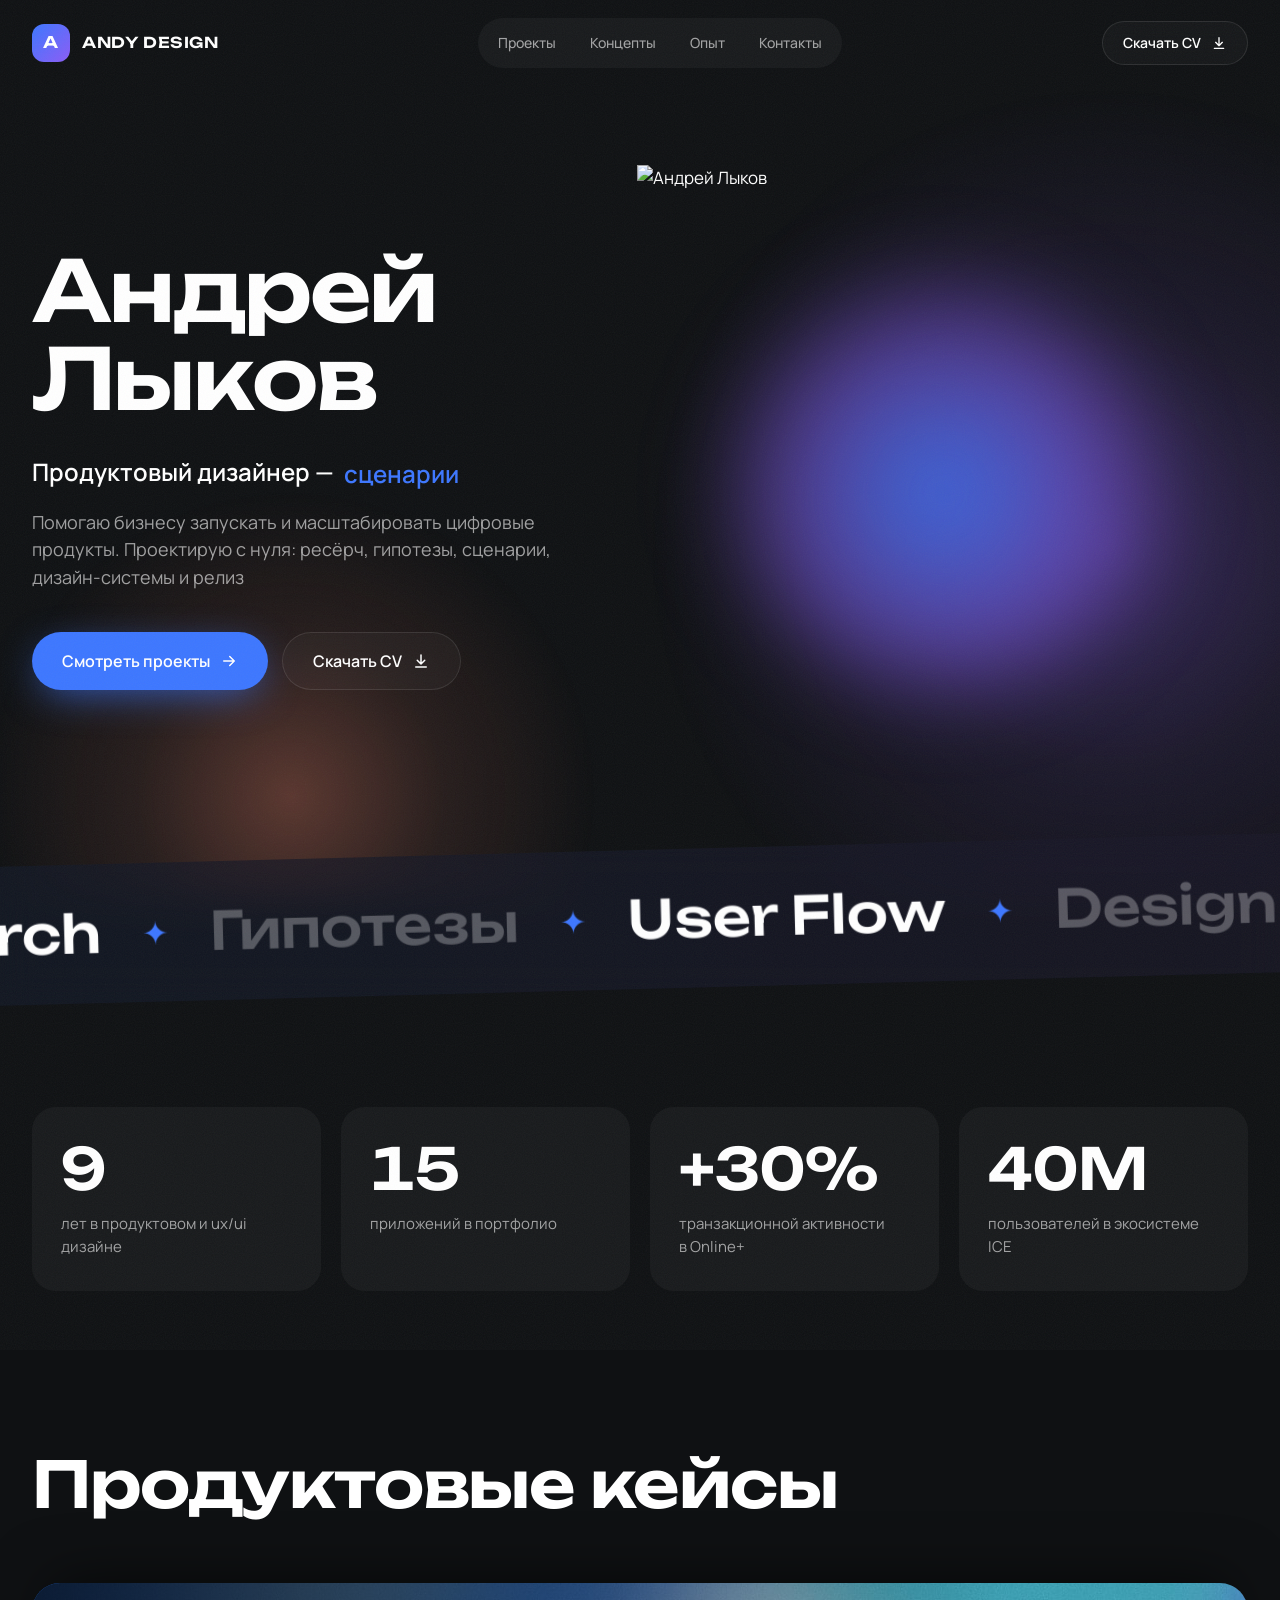
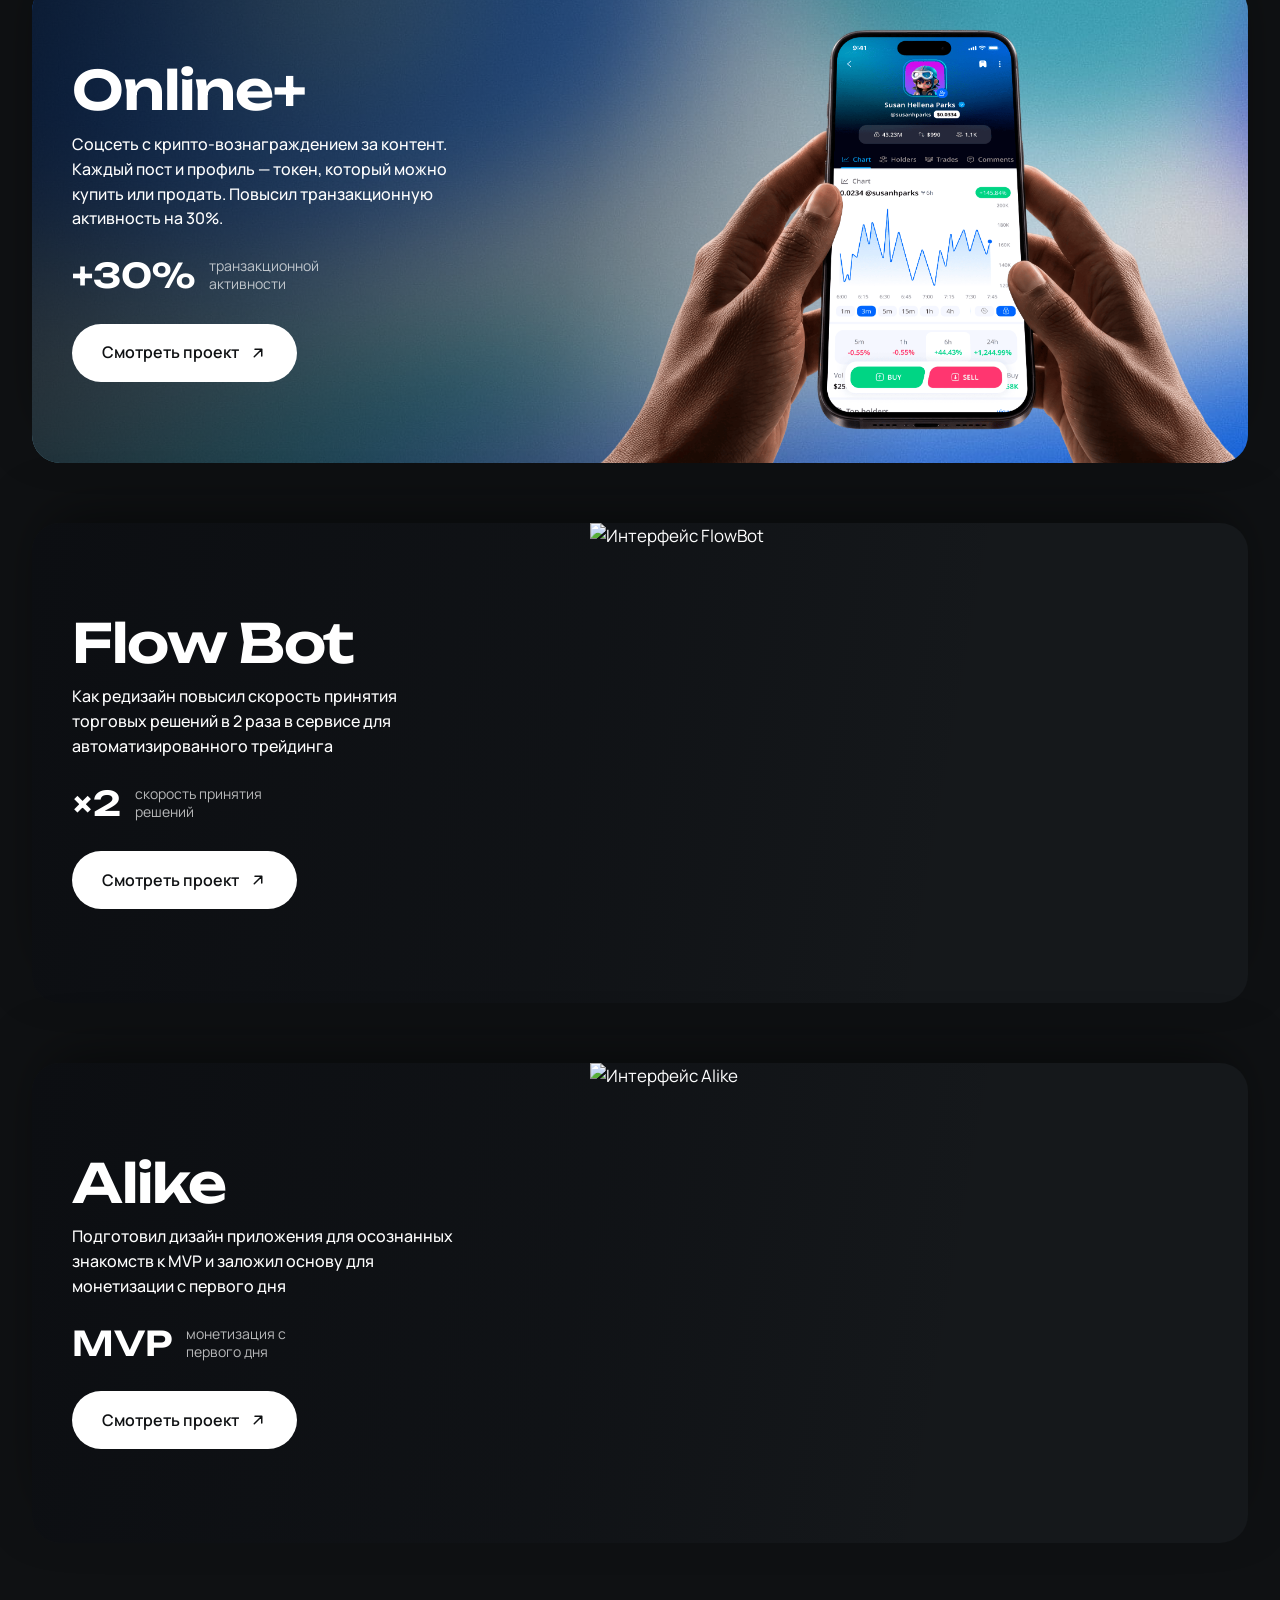
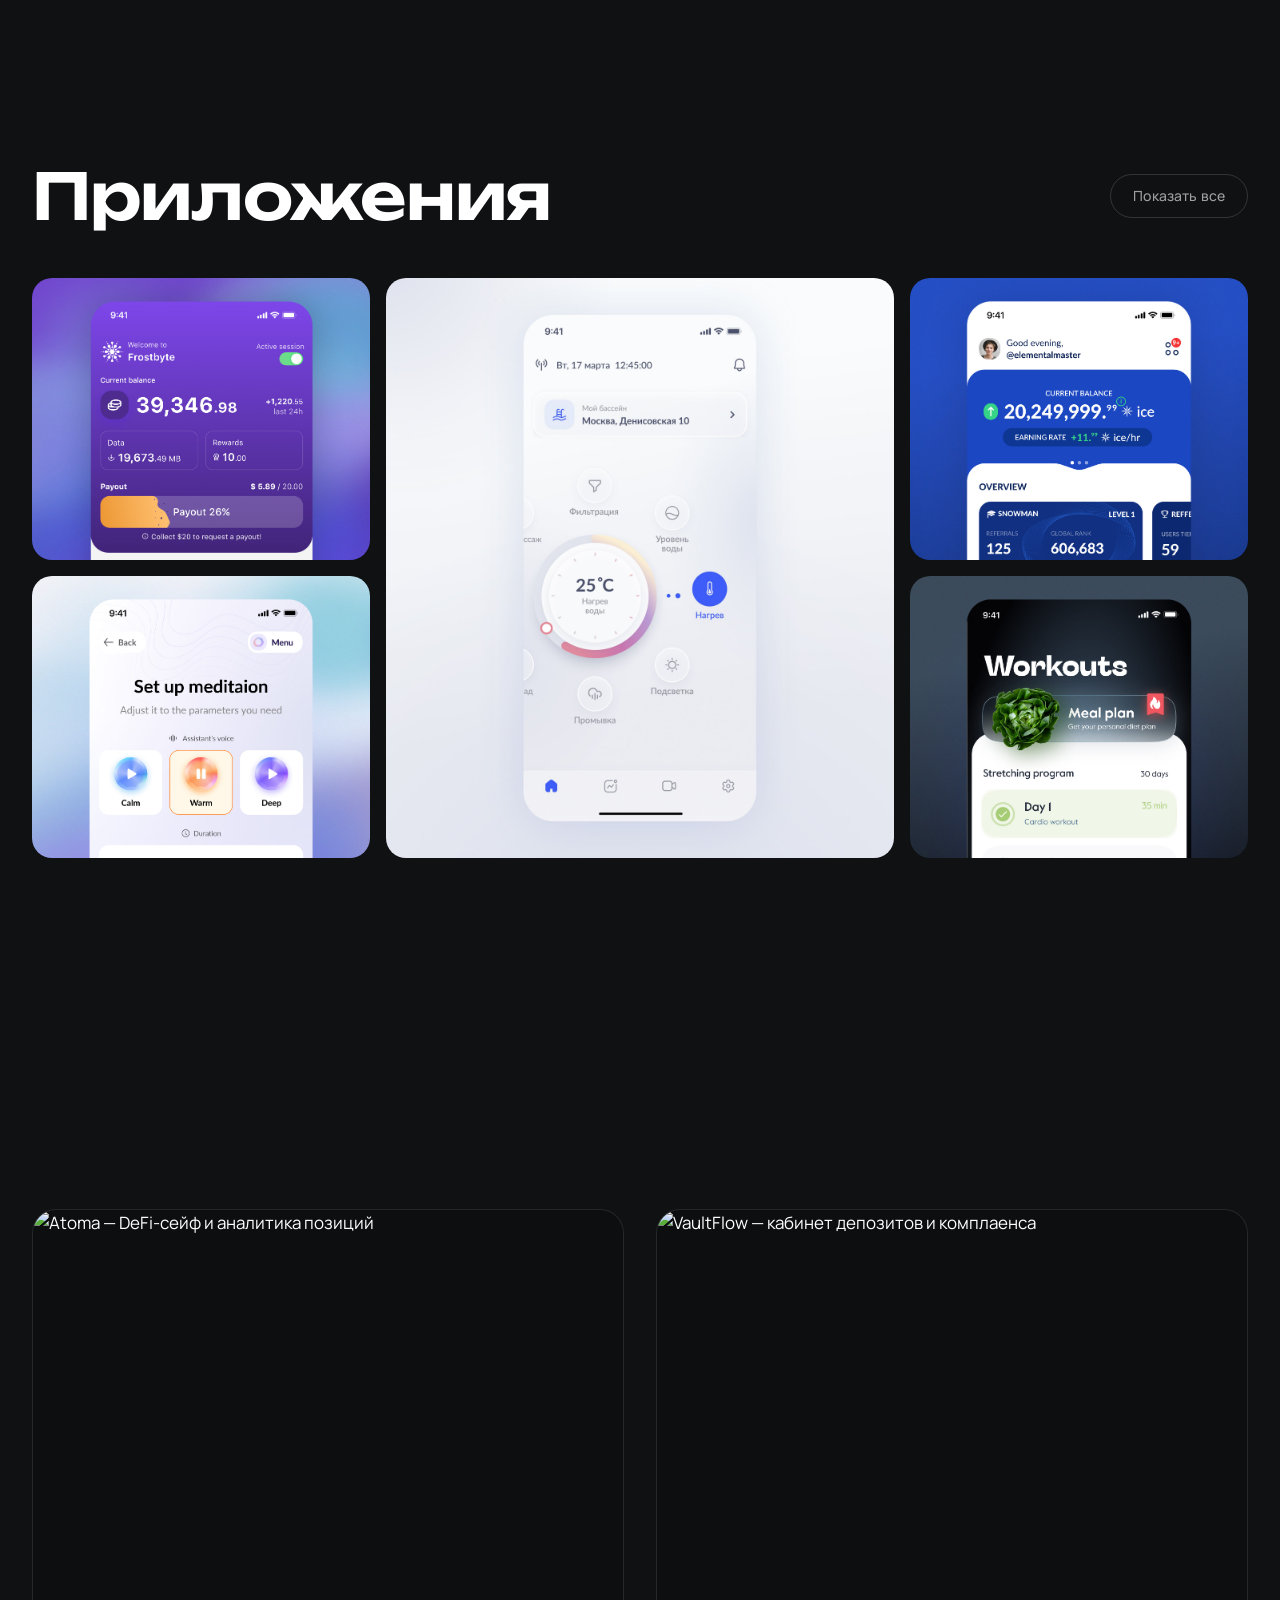
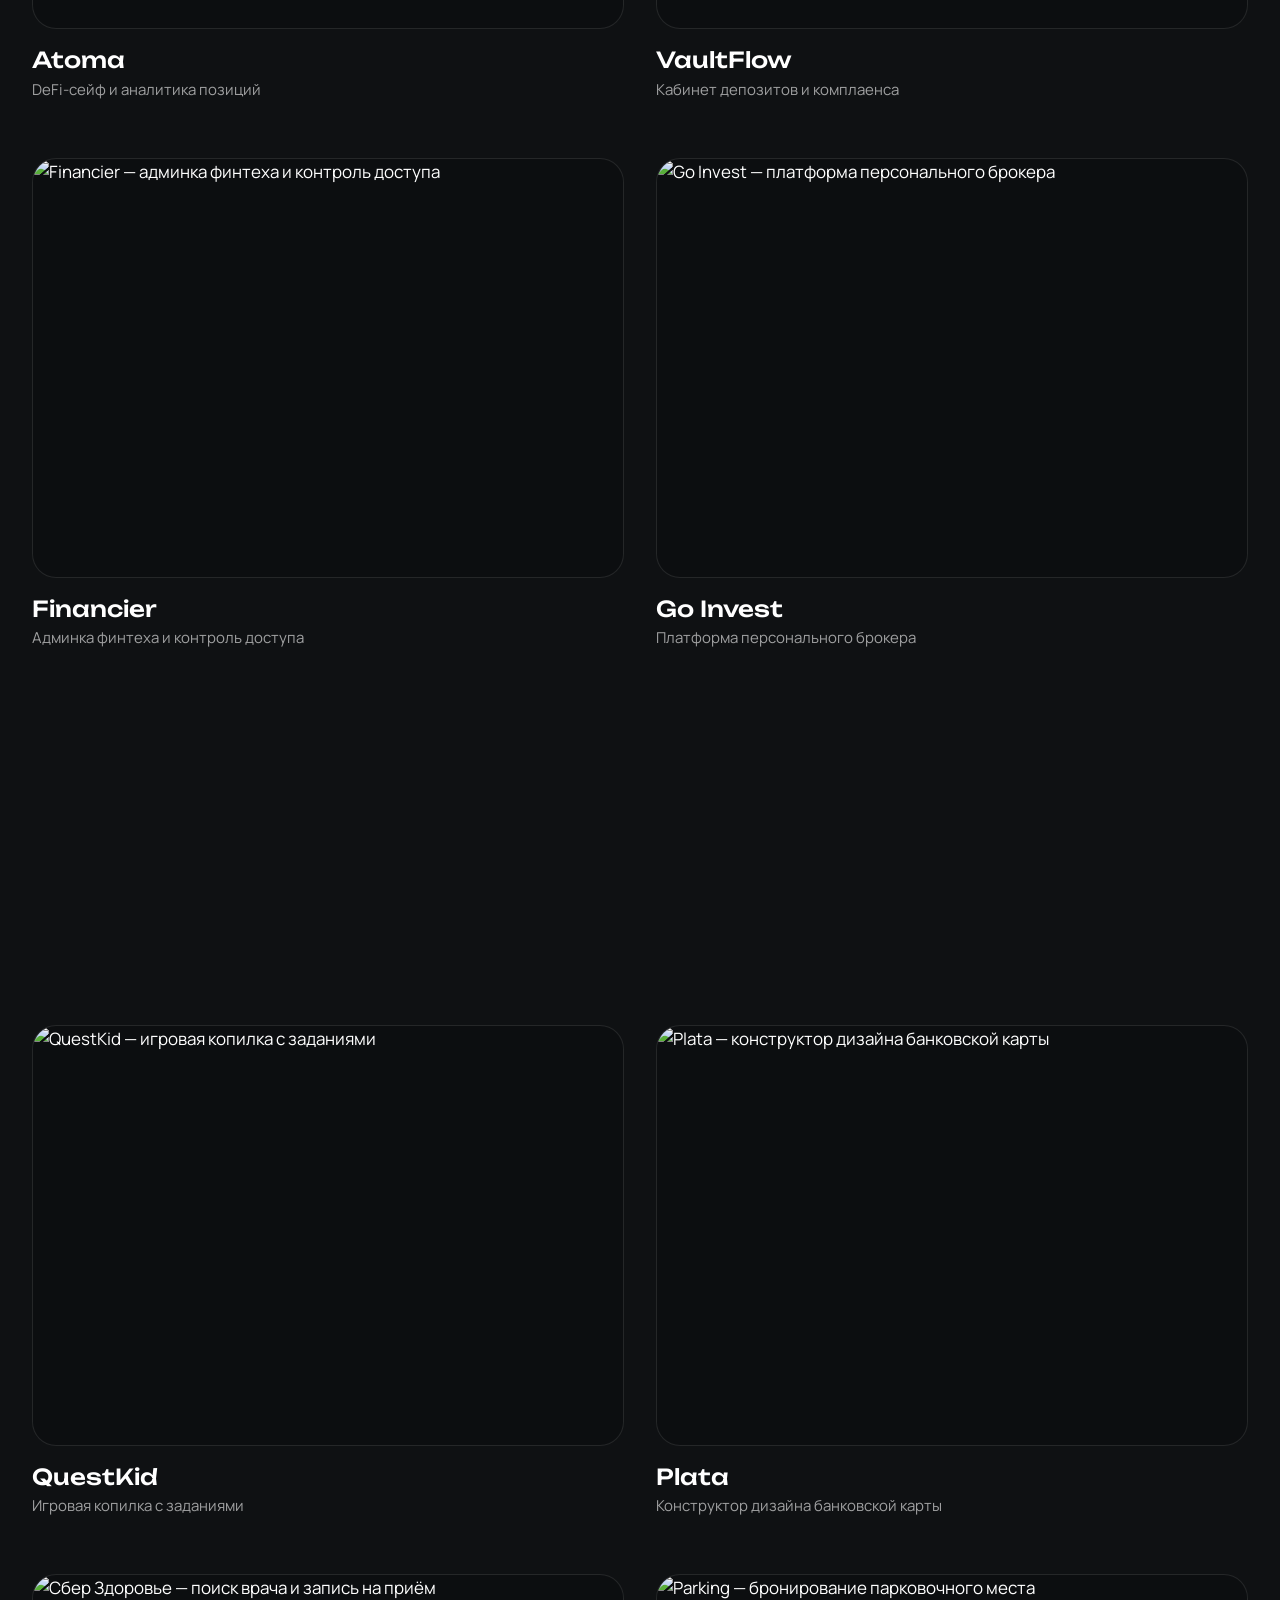
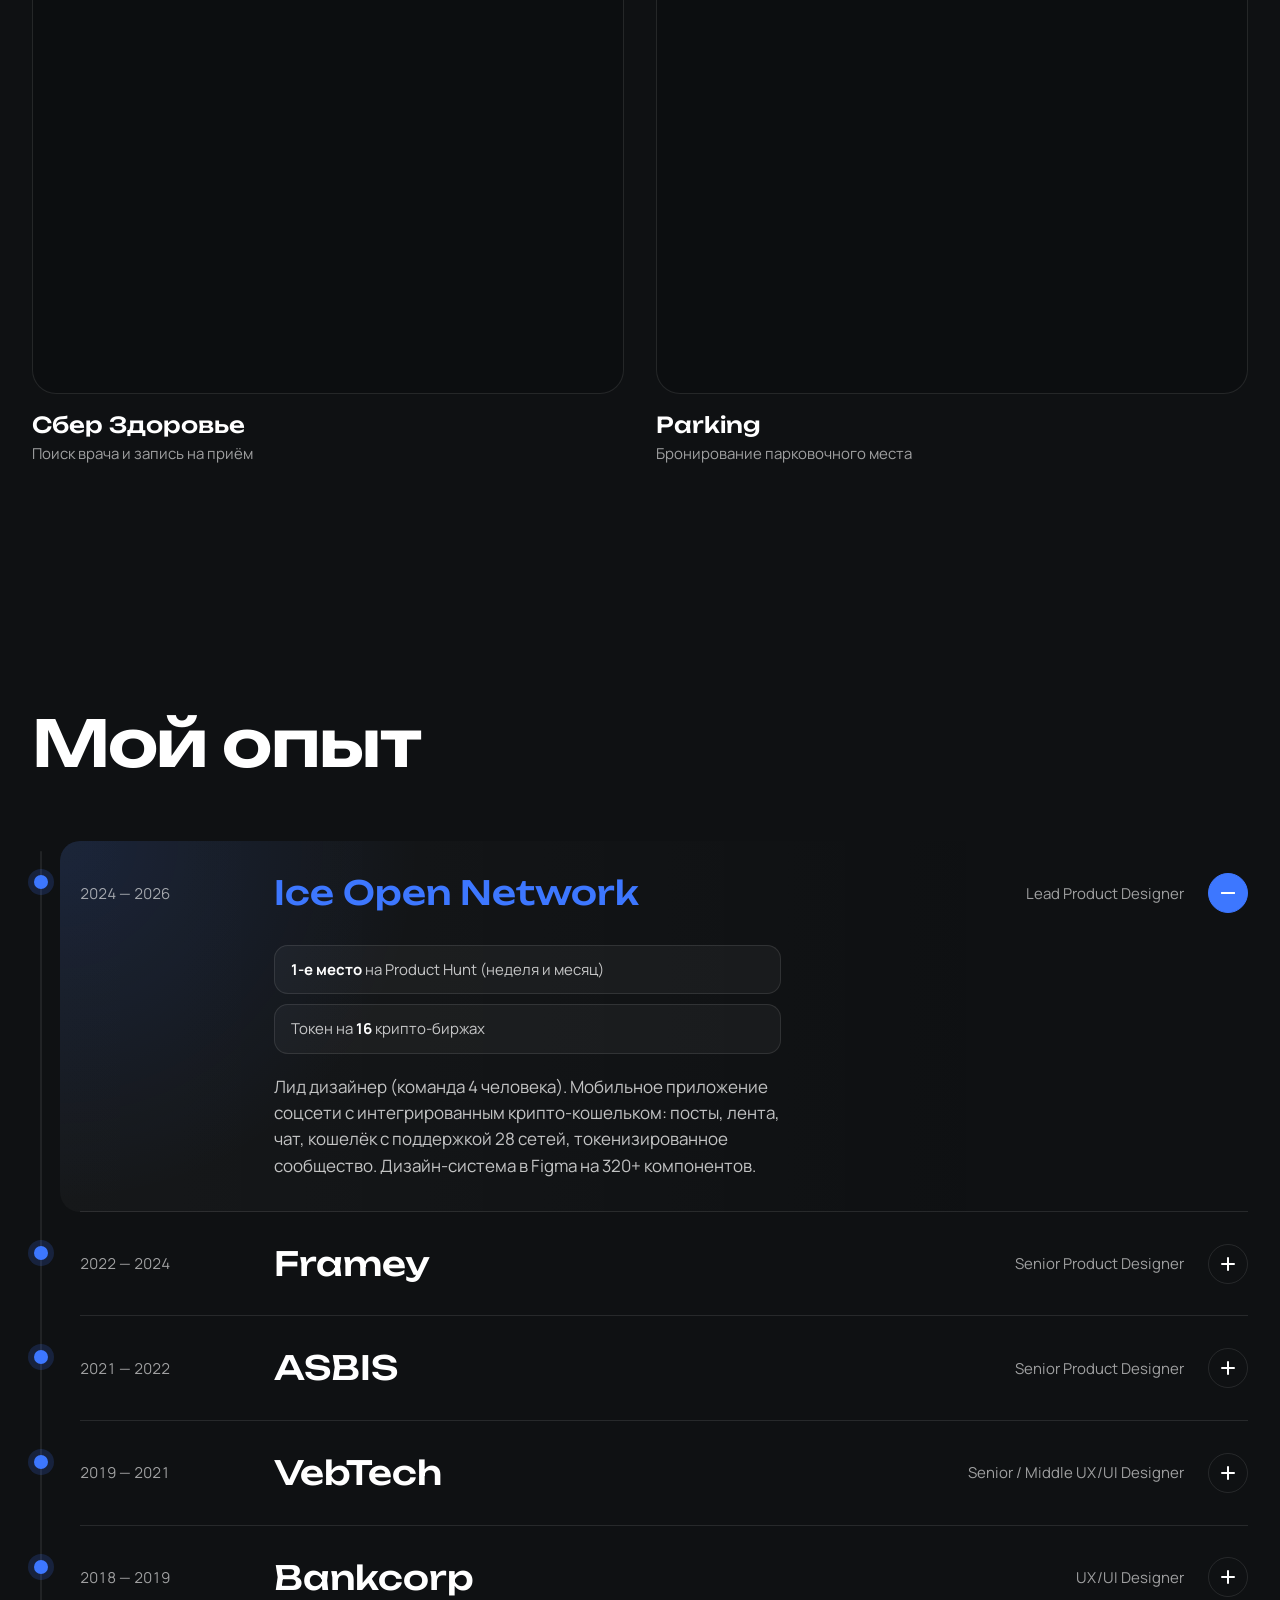
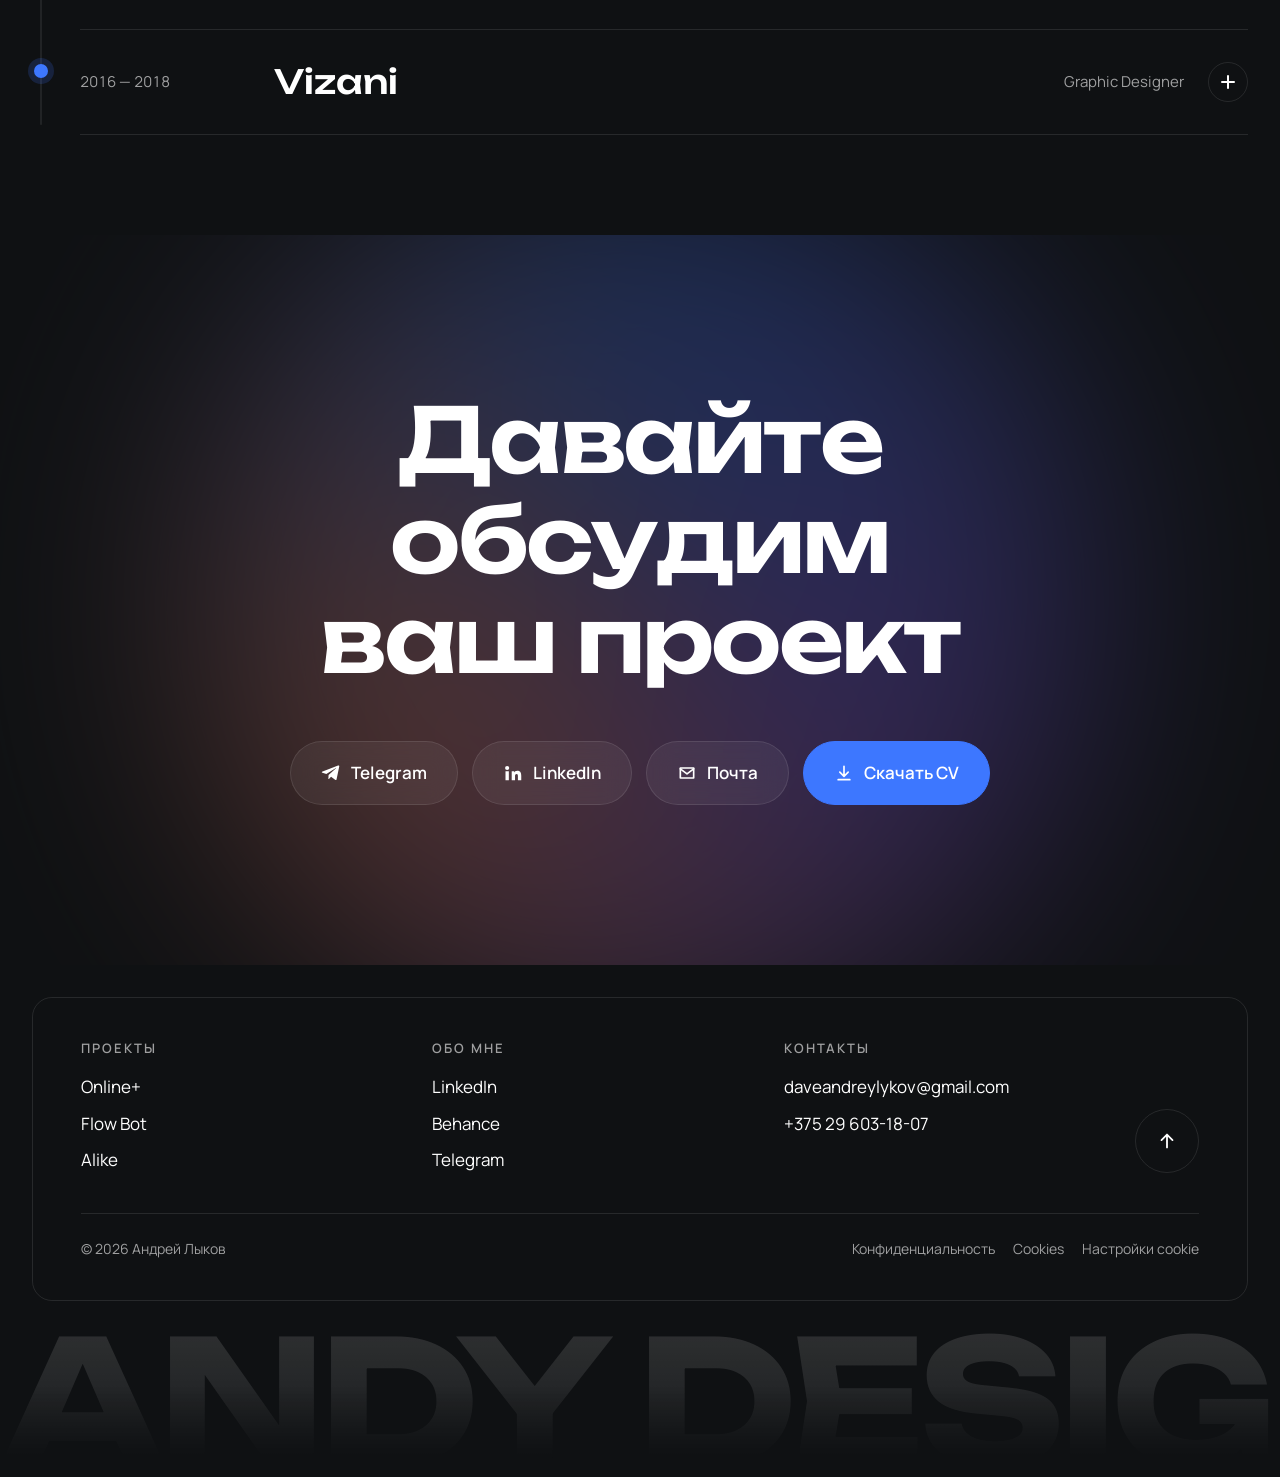
==== commit 6fc11a9e: "Fix hero CTA button: use #projects anchor for smooth scroll Co-Authored-By: Claude Sonnet 4.6 <norep" ====
--- a/index.html
+++ b/index.html
@@ -101,7 +101,7 @@
           </p>
 
           <div class="hero__actions" data-hero>
-            <a href="/" data-home-section="projects" class="btn btn--primary" data-magnetic>
+            <a href="#projects" class="btn btn--primary" data-magnetic>
               <span>Смотреть проекты</span>
               <svg width="18" height="18" viewBox="0 0 24 24" fill="none"><path d="M5 12h14m0 0-6-6m6 6-6 6" stroke="currentColor" stroke-width="2" stroke-linecap="round" stroke-linejoin="round"/></svg>
             </a>
--- a/css/style.css
+++ b/css/style.css
@@ -221,8 +221,47 @@
   box-shadow: 0 10px 40px -10px rgba(61, 119, 255, 0.8);
 }
 
-.btn--primary::before { background: #fff; }
-.btn--primary:hover { color: var(--bg); box-shadow: 0 16px 50px -10px rgba(61, 119, 255, 0.9); }
+.btn--primary::before { display: none; }
+.btn--primary:hover { background: #2a5ee0; box-shadow: 0 16px 50px -10px rgba(61, 119, 255, 0.9); }
+
+@property --glow-a {
+  syntax: '<angle>';
+  inherits: false;
+  initial-value: 0deg;
+}
+
+.btn--primary::after {
+  content: '';
+  position: absolute;
+  inset: 0;
+  border-radius: inherit;
+  padding: 3px;
+  background: conic-gradient(
+    from var(--glow-a),
+    transparent 48%,
+    #ef4444 56%,
+    #f97316 62%,
+    #22c55e 68%,
+    #3d77ff 73%,
+    #ec4899 78%,
+    transparent 86%
+  );
+  -webkit-mask: linear-gradient(#000 0 0) content-box, linear-gradient(#000 0 0);
+  -webkit-mask-composite: xor;
+  mask-composite: exclude;
+  opacity: 0;
+  pointer-events: none;
+  transition: opacity 0.4s ease;
+}
+
+.btn--primary:hover::after {
+  opacity: 1;
+  animation: glow-border-spin 4s linear infinite;
+}
+
+@keyframes glow-border-spin {
+  to { --glow-a: 360deg; }
+}
 
 .btn--ghost {
   border: 1px solid var(--border);
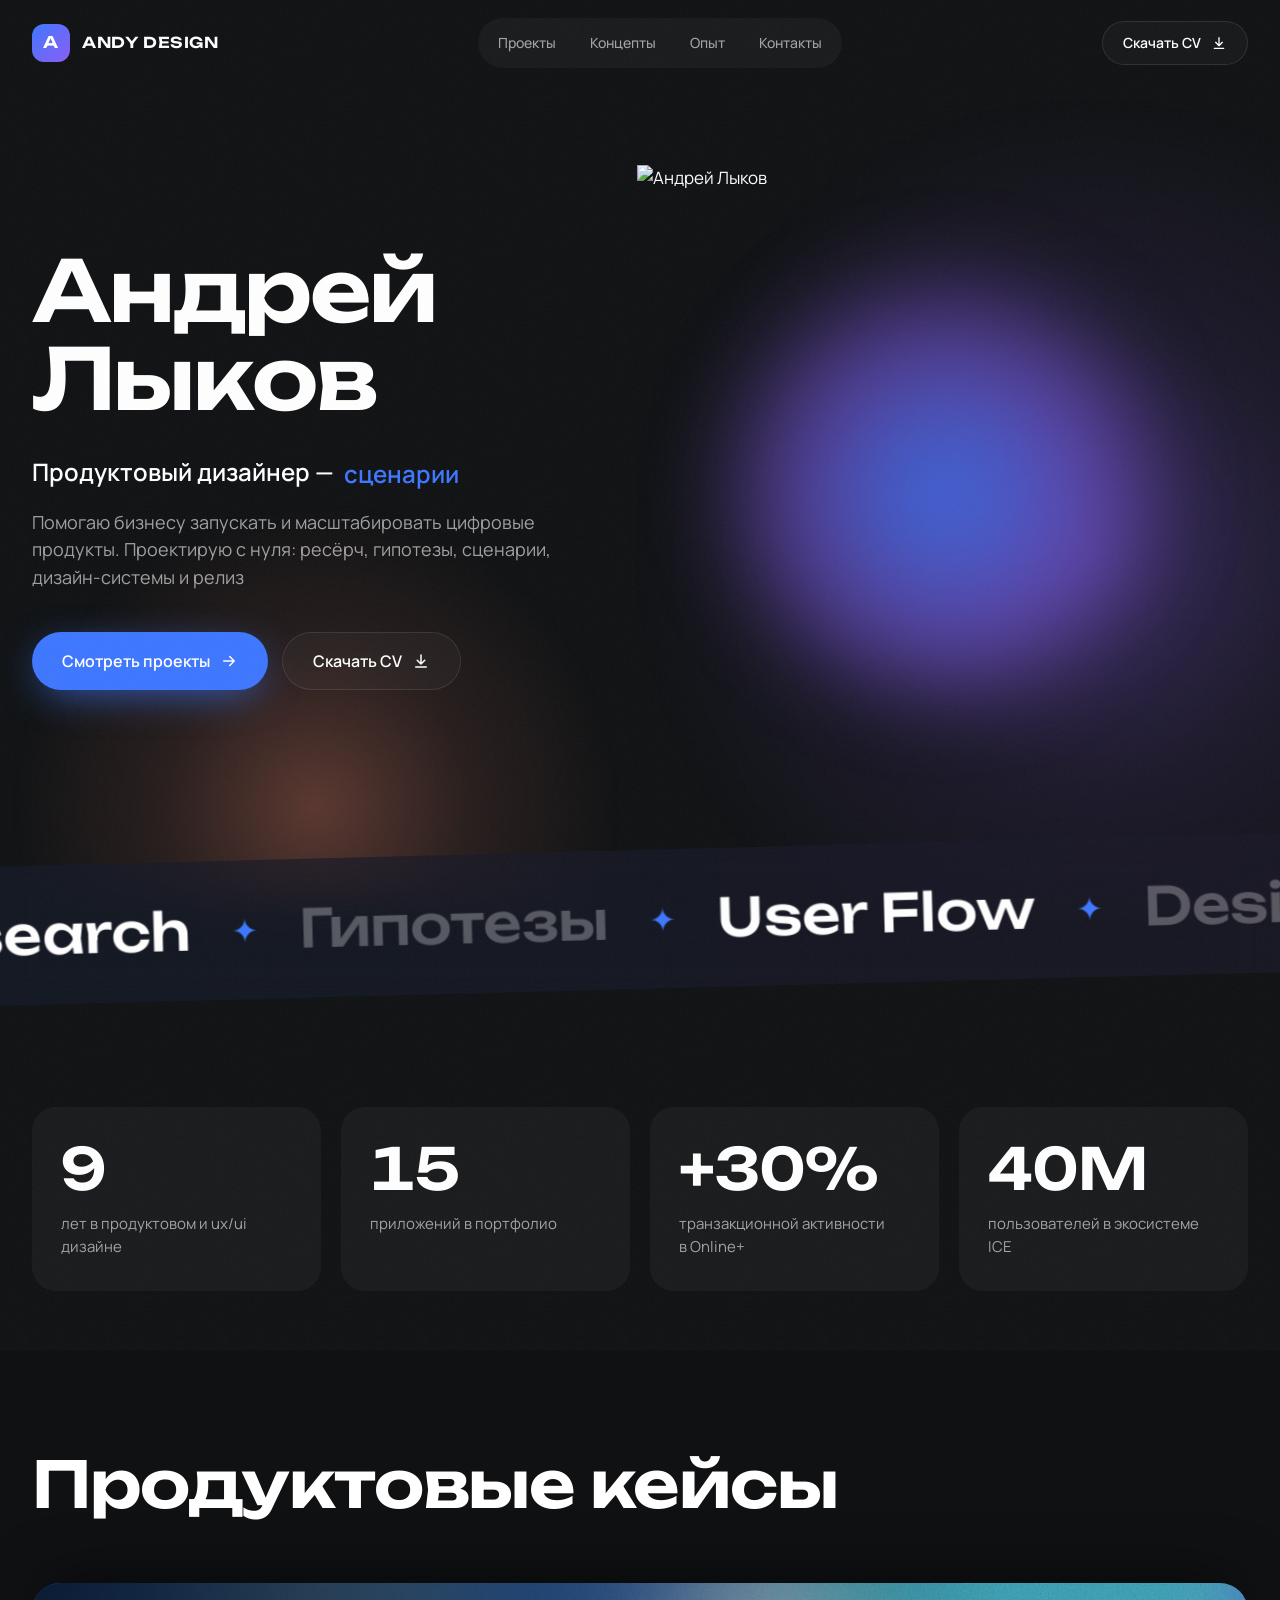
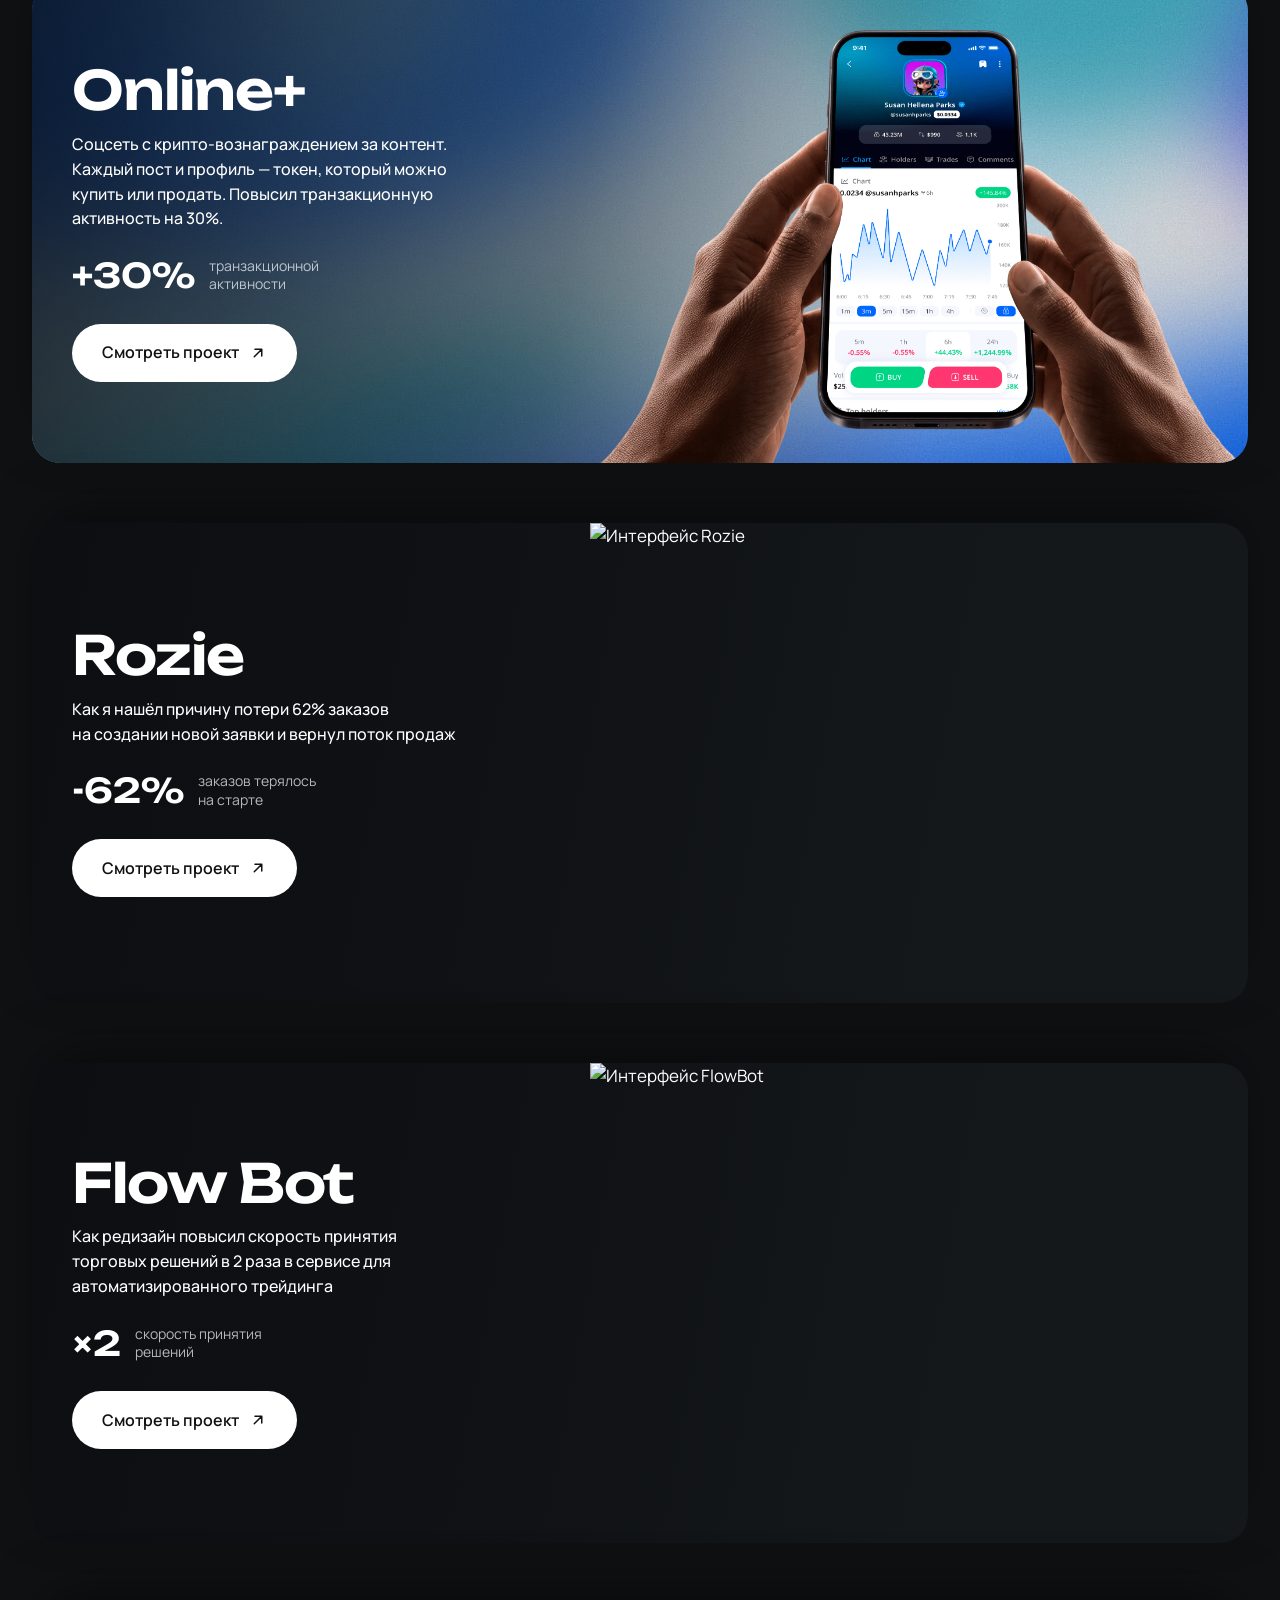
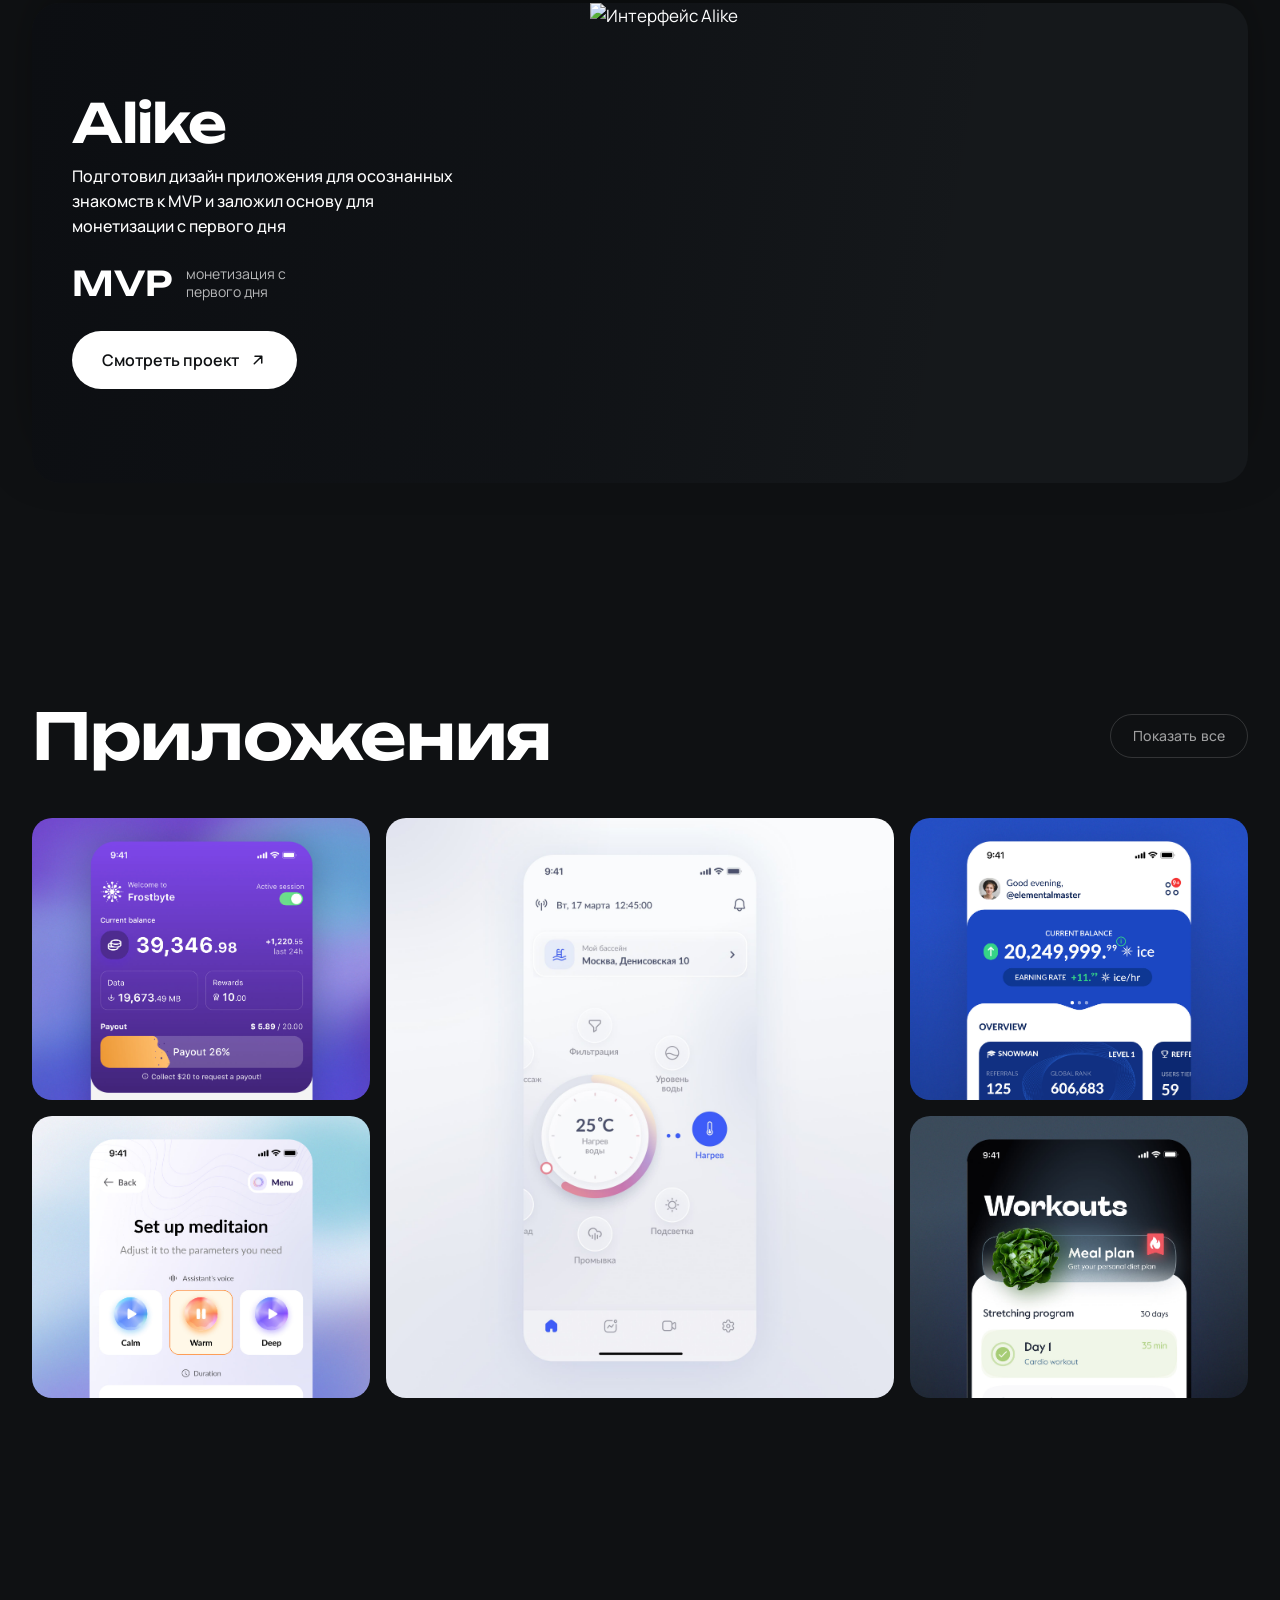
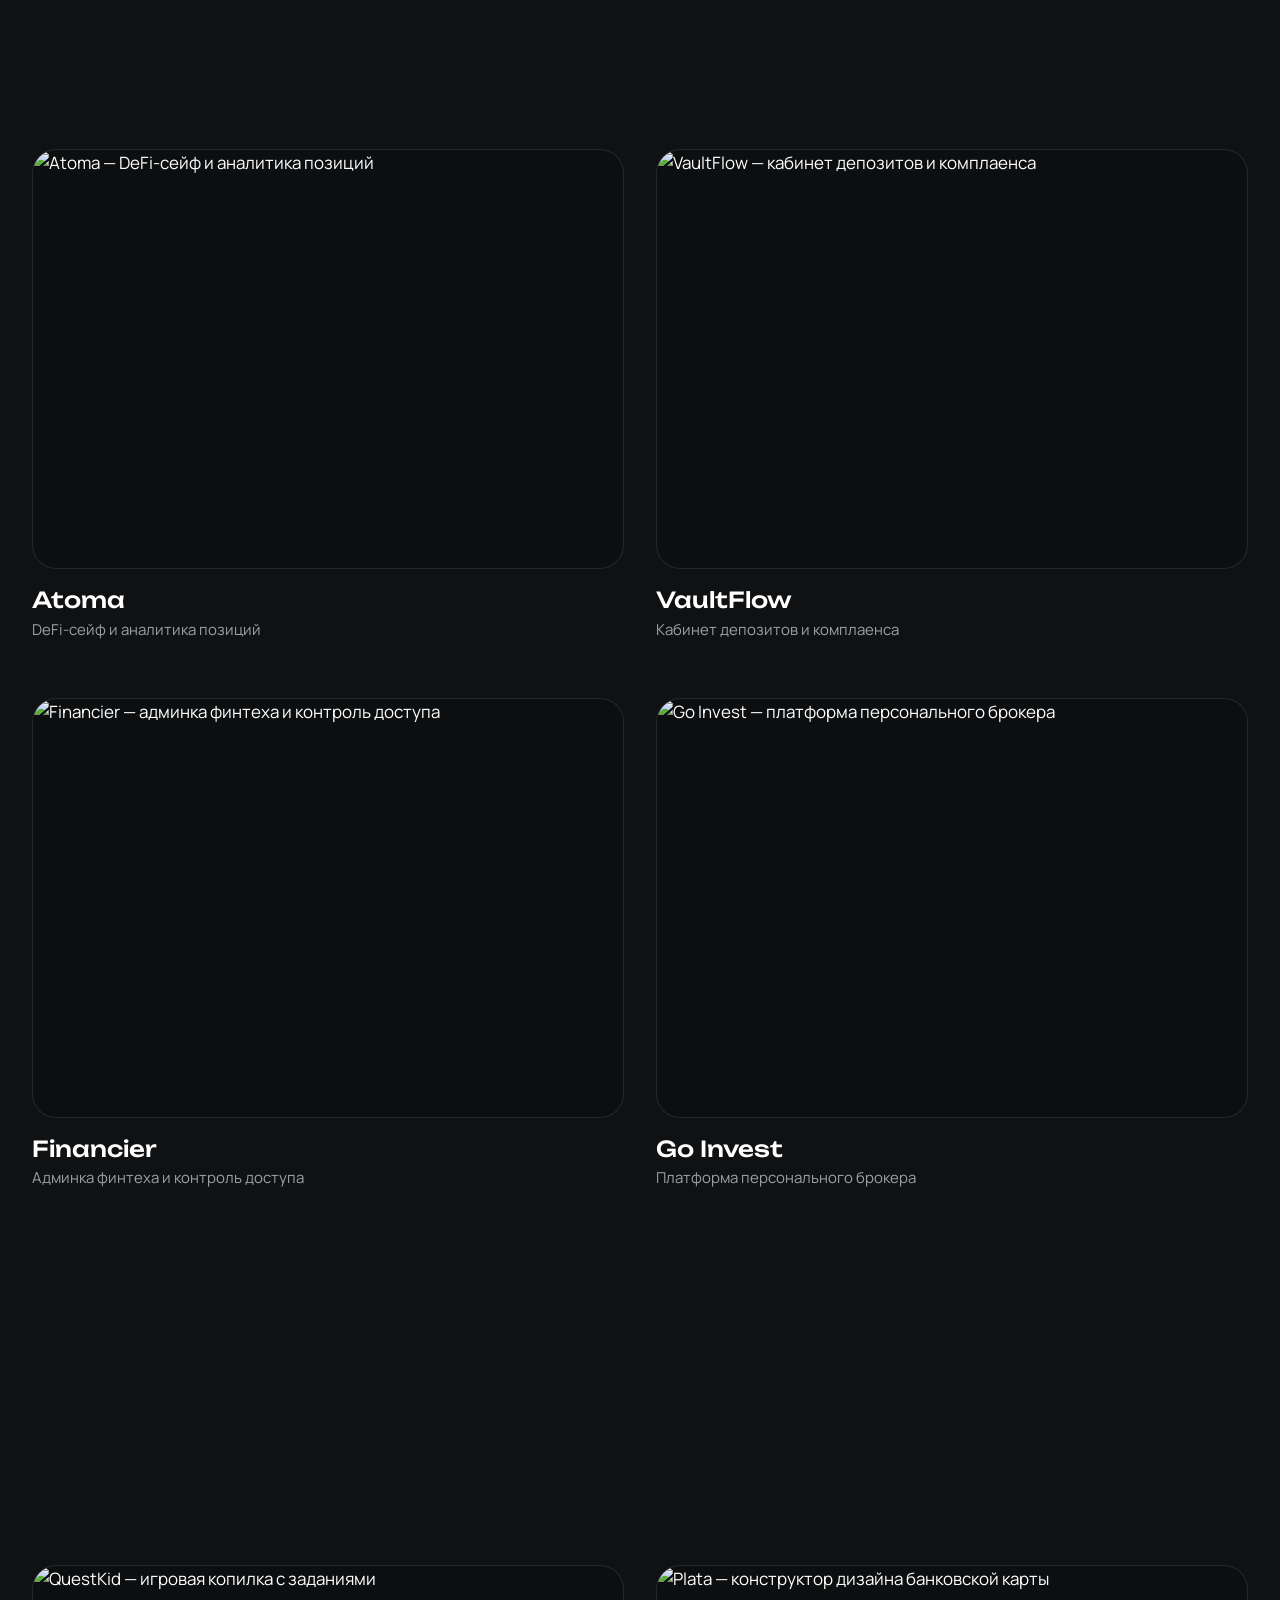
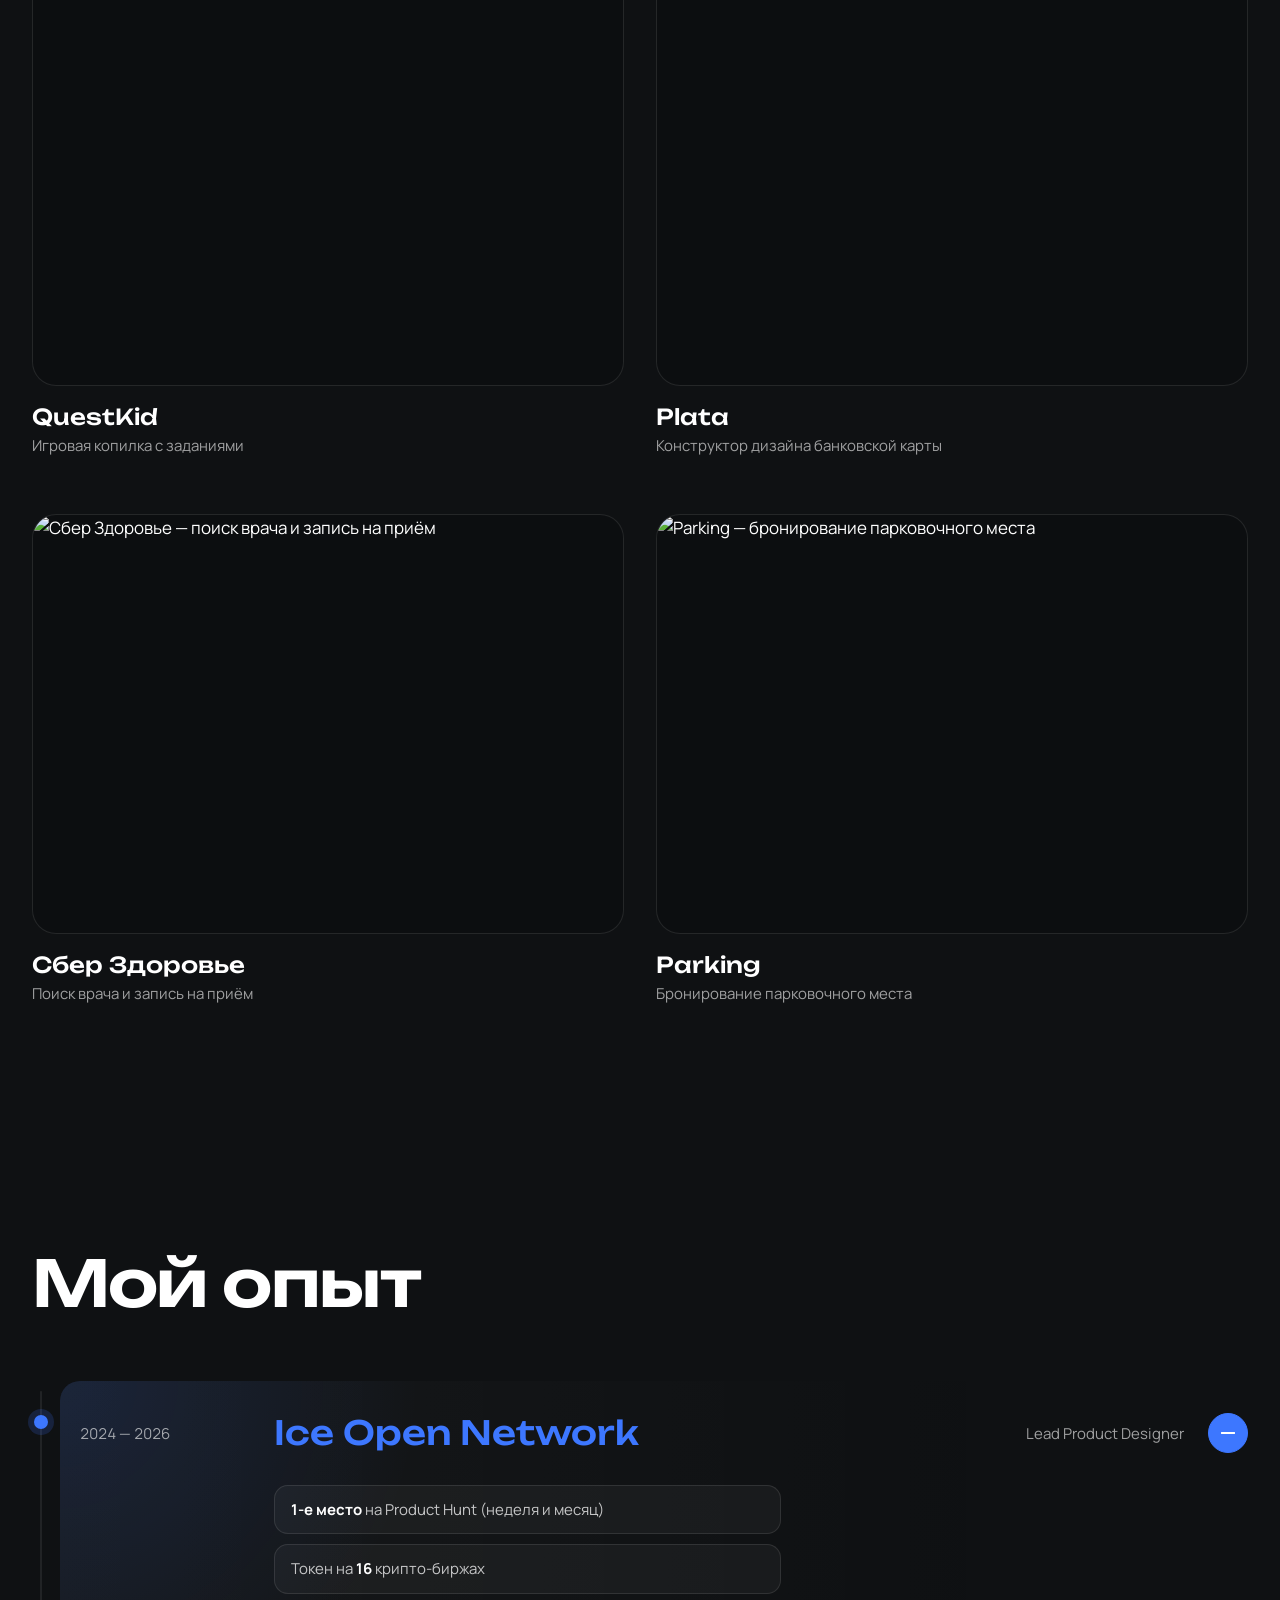
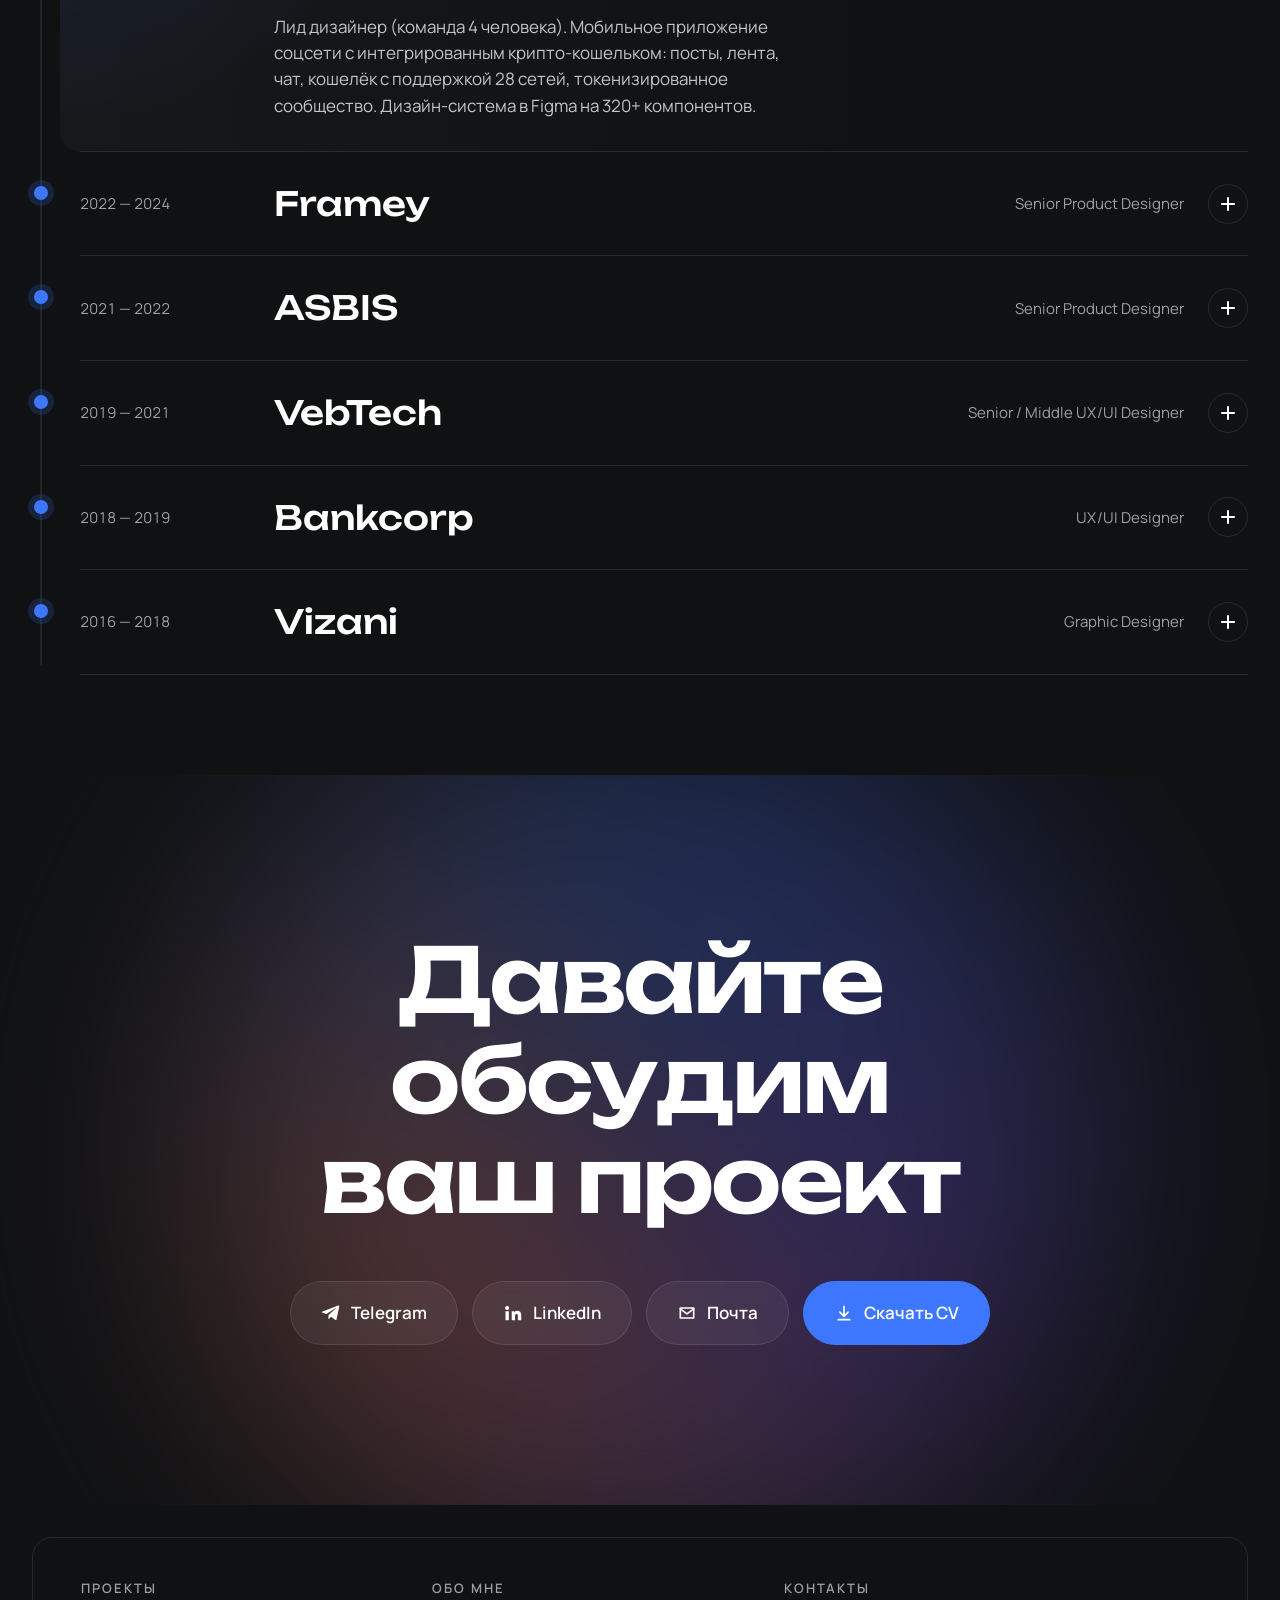
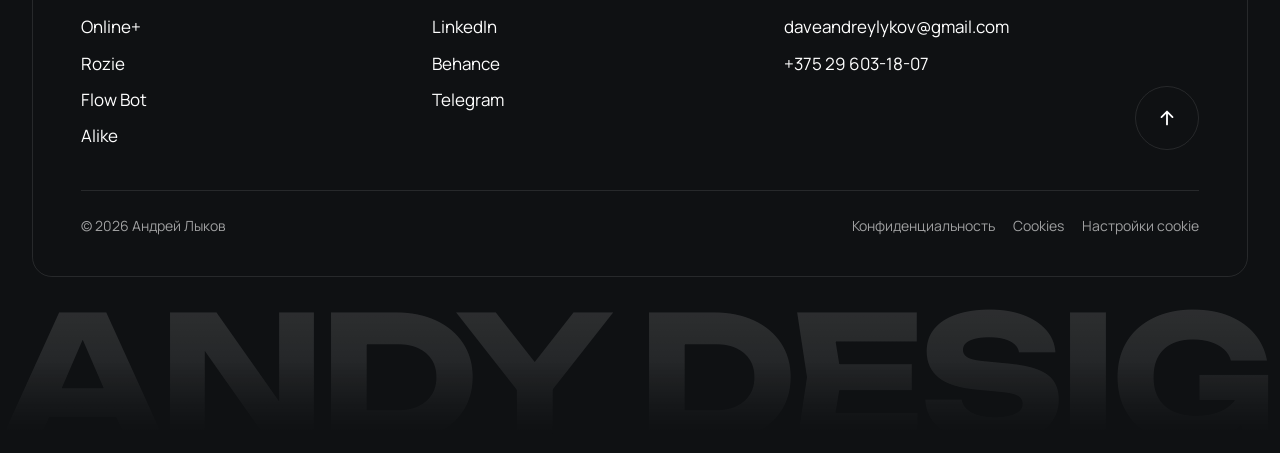
==== commit a8a98555: "Add Rozie project as 2nd case: card on home, new rozie.html page, nav/footer links Co-Authored-By: C" ====
--- a/index.html
+++ b/index.html
@@ -188,8 +188,27 @@
             </a>
           </article>
 
+          <!-- Rozie -->
+          <article class="card card--rozie" style="--i:1">
+            <a href="rozie" class="card__inner">
+              <img class="card__bg" src="assets/img/rozie_back.jpg" width="1920" height="660" alt="" loading="lazy">
+              <div class="card__content">
+                <h3 class="card__title">Rozie</h3>
+                <p class="card__text">Как я&nbsp;нашёл причину потери 62% заказов на&nbsp;создании новой заявки и&nbsp;вернул поток продаж</p>
+                <div class="card__metric"><b>-62%</b><span>заказов терялось на&nbsp;старте</span></div>
+                <span class="btn btn--light card__btn">
+                  <span>Смотреть проект</span>
+                  <svg width="18" height="18" viewBox="0 0 24 24" fill="none"><path d="M7 17 17 7m0 0H8m9 0v9" stroke="currentColor" stroke-width="2" stroke-linecap="round" stroke-linejoin="round"/></svg>
+                </span>
+              </div>
+              <div class="card__media js-tilt">
+                <img src="assets/img/rozie_photo.png" width="2235" height="1650" alt="Интерфейс Rozie" loading="lazy">
+              </div>
+            </a>
+          </article>
+
           <!-- FlowBot -->
-          <article class="card card--flowbot" style="--i:1">
+          <article class="card card--flowbot" style="--i:2">
             <a href="flowbot" class="card__inner">
               <img class="card__bg" src="assets/img/fb_back.jpg" width="1920" height="660" alt="" loading="lazy">
               <div class="card__content">
@@ -208,7 +227,7 @@
           </article>
 
           <!-- Alike -->
-          <article class="card card--alike" style="--i:2">
+          <article class="card card--alike" style="--i:3">
             <a href="alike" class="card__inner">
               <img class="card__bg" src="assets/img/alike_back.jpg" width="2400" height="825" alt="" loading="lazy">
               <div class="card__content">
@@ -456,6 +475,7 @@
           <div class="footer__col">
             <h4>Проекты</h4>
             <a href="onlineplus">Online+</a>
+            <a href="rozie">Rozie</a>
             <a href="flowbot">Flow Bot</a>
             <a href="alike">Alike</a>
           </div>
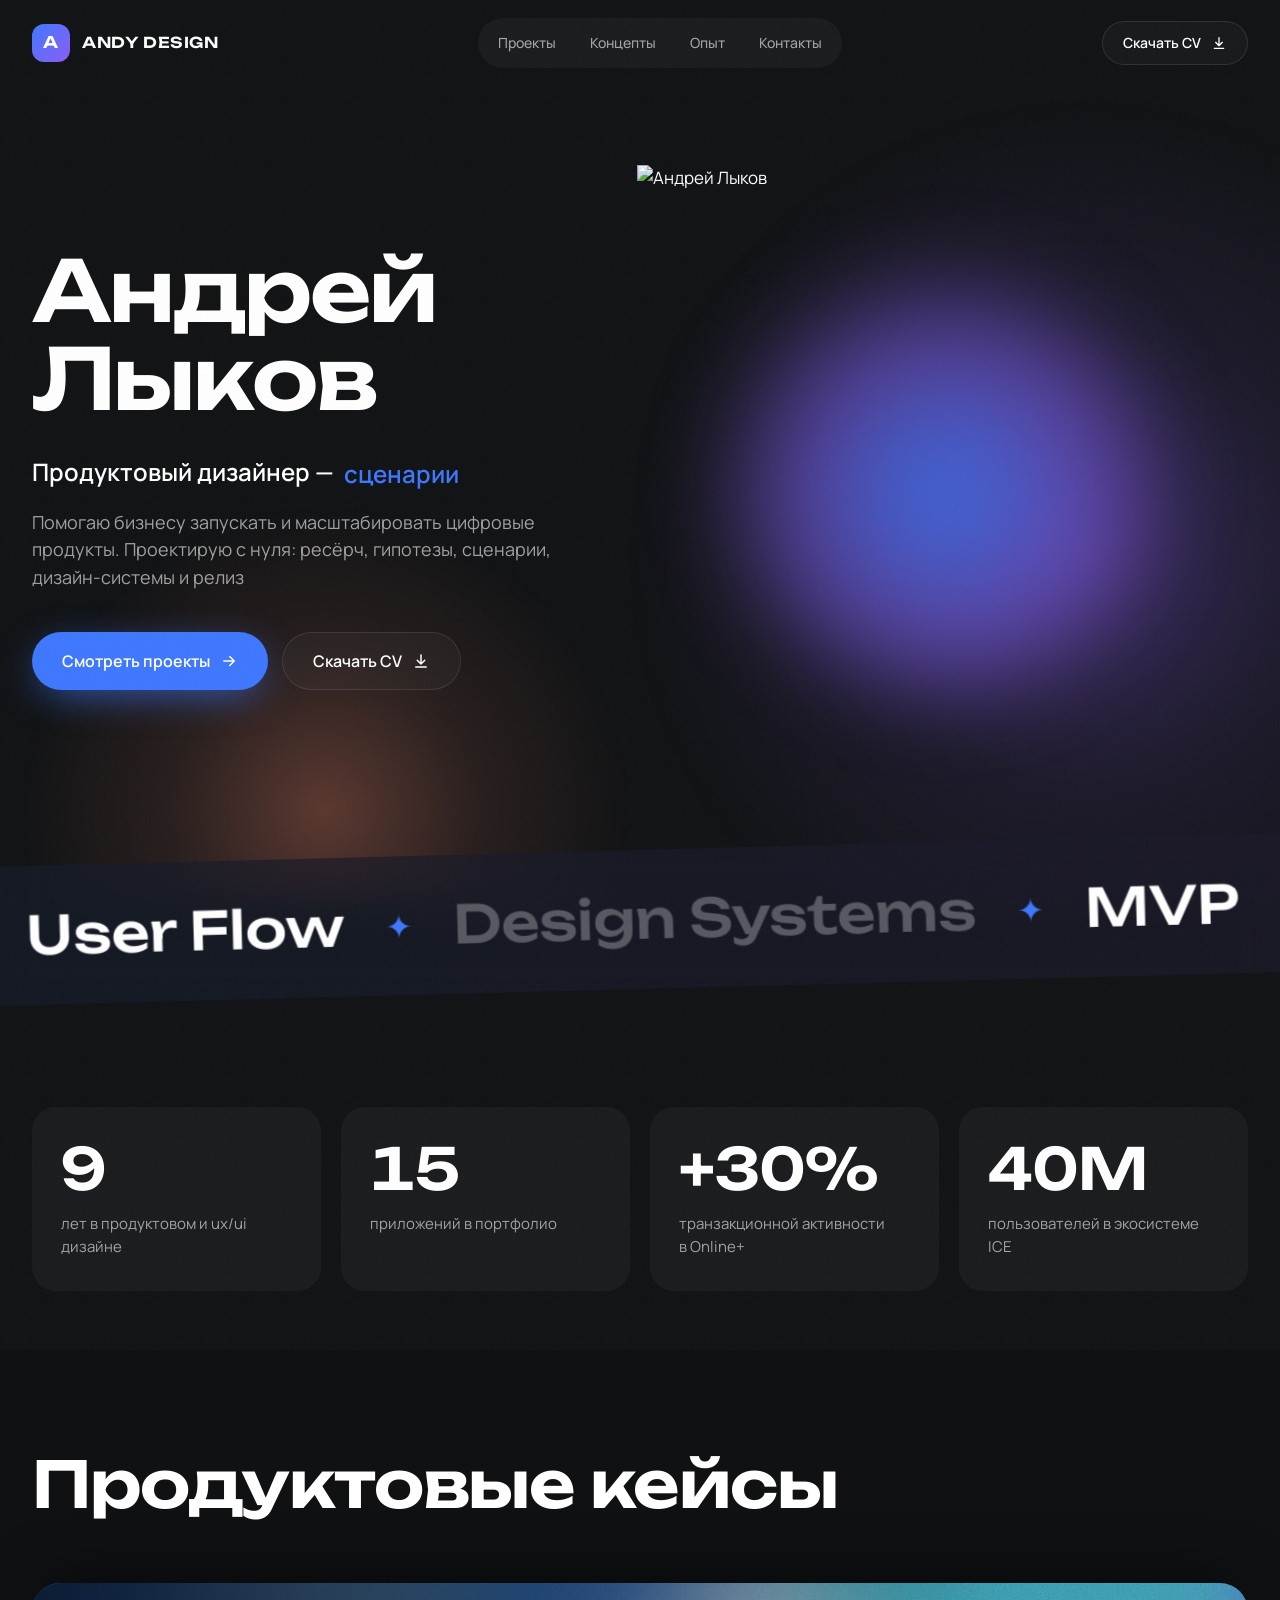
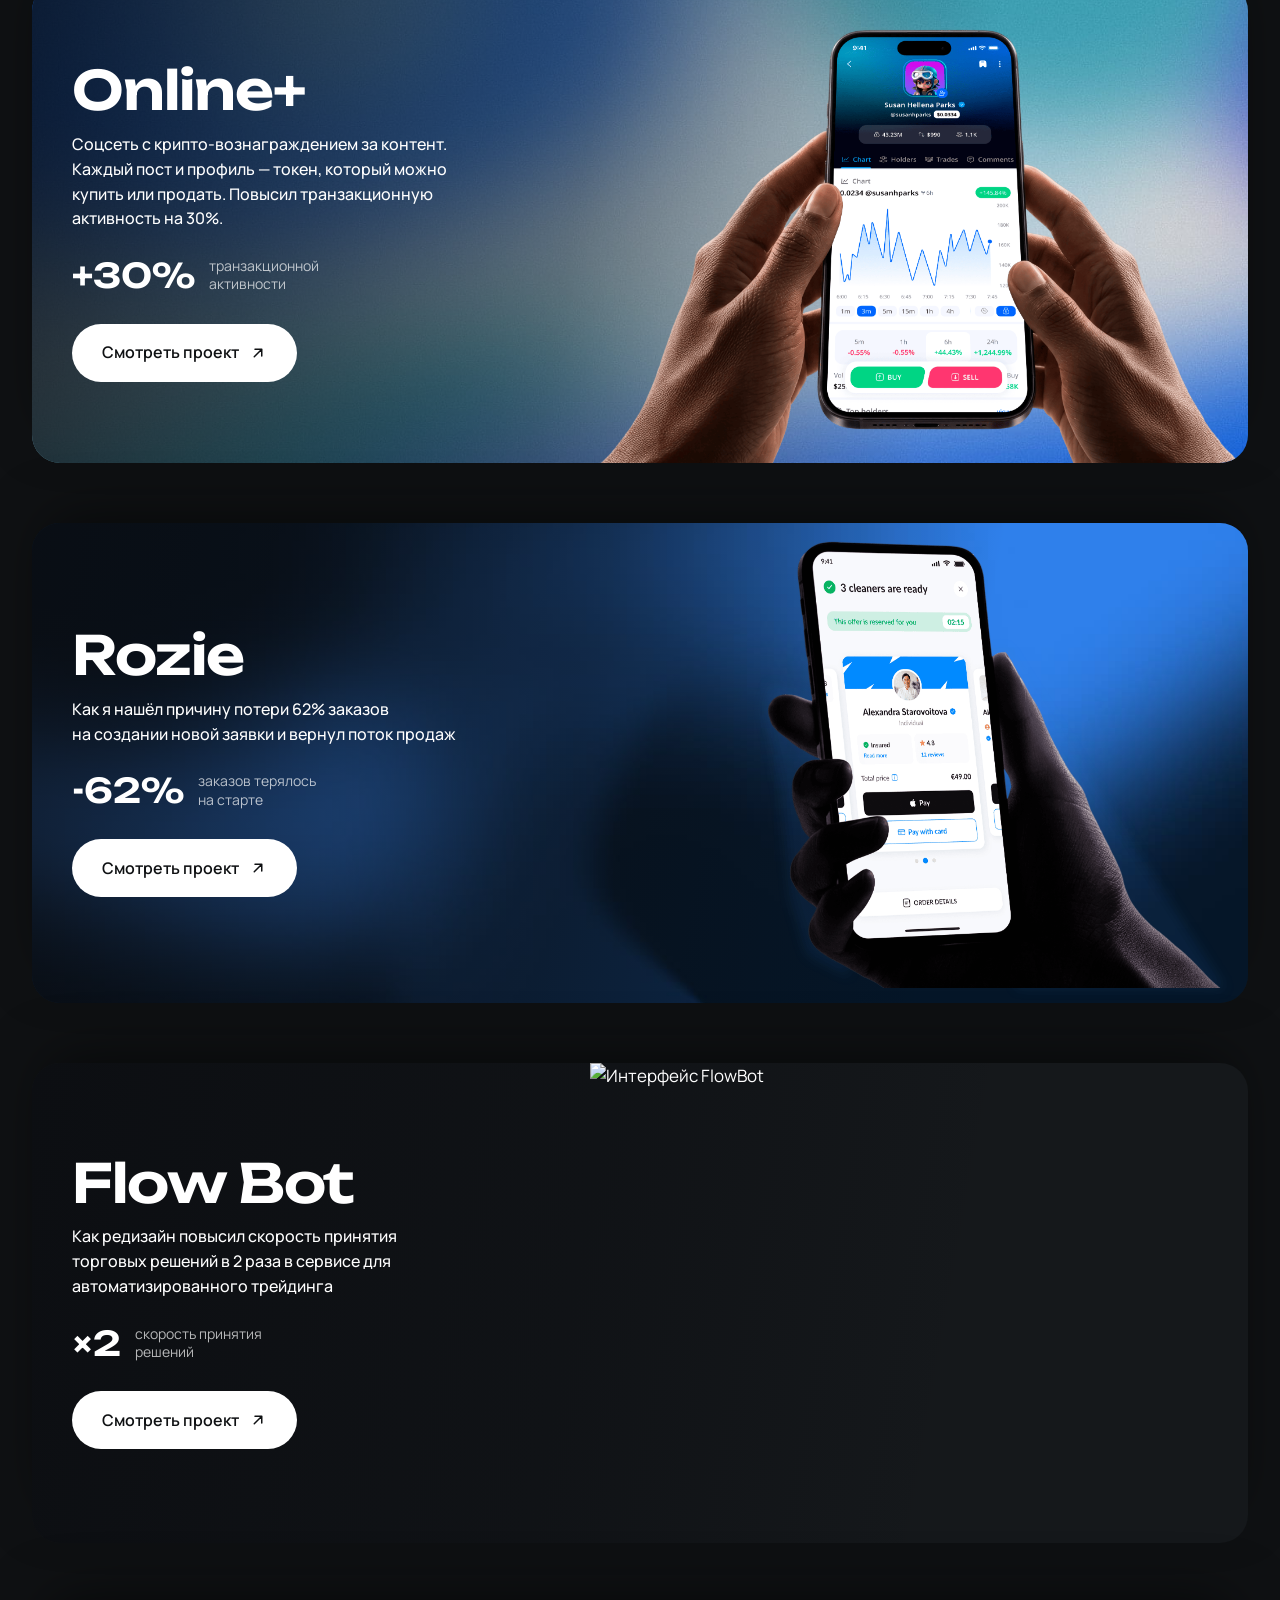
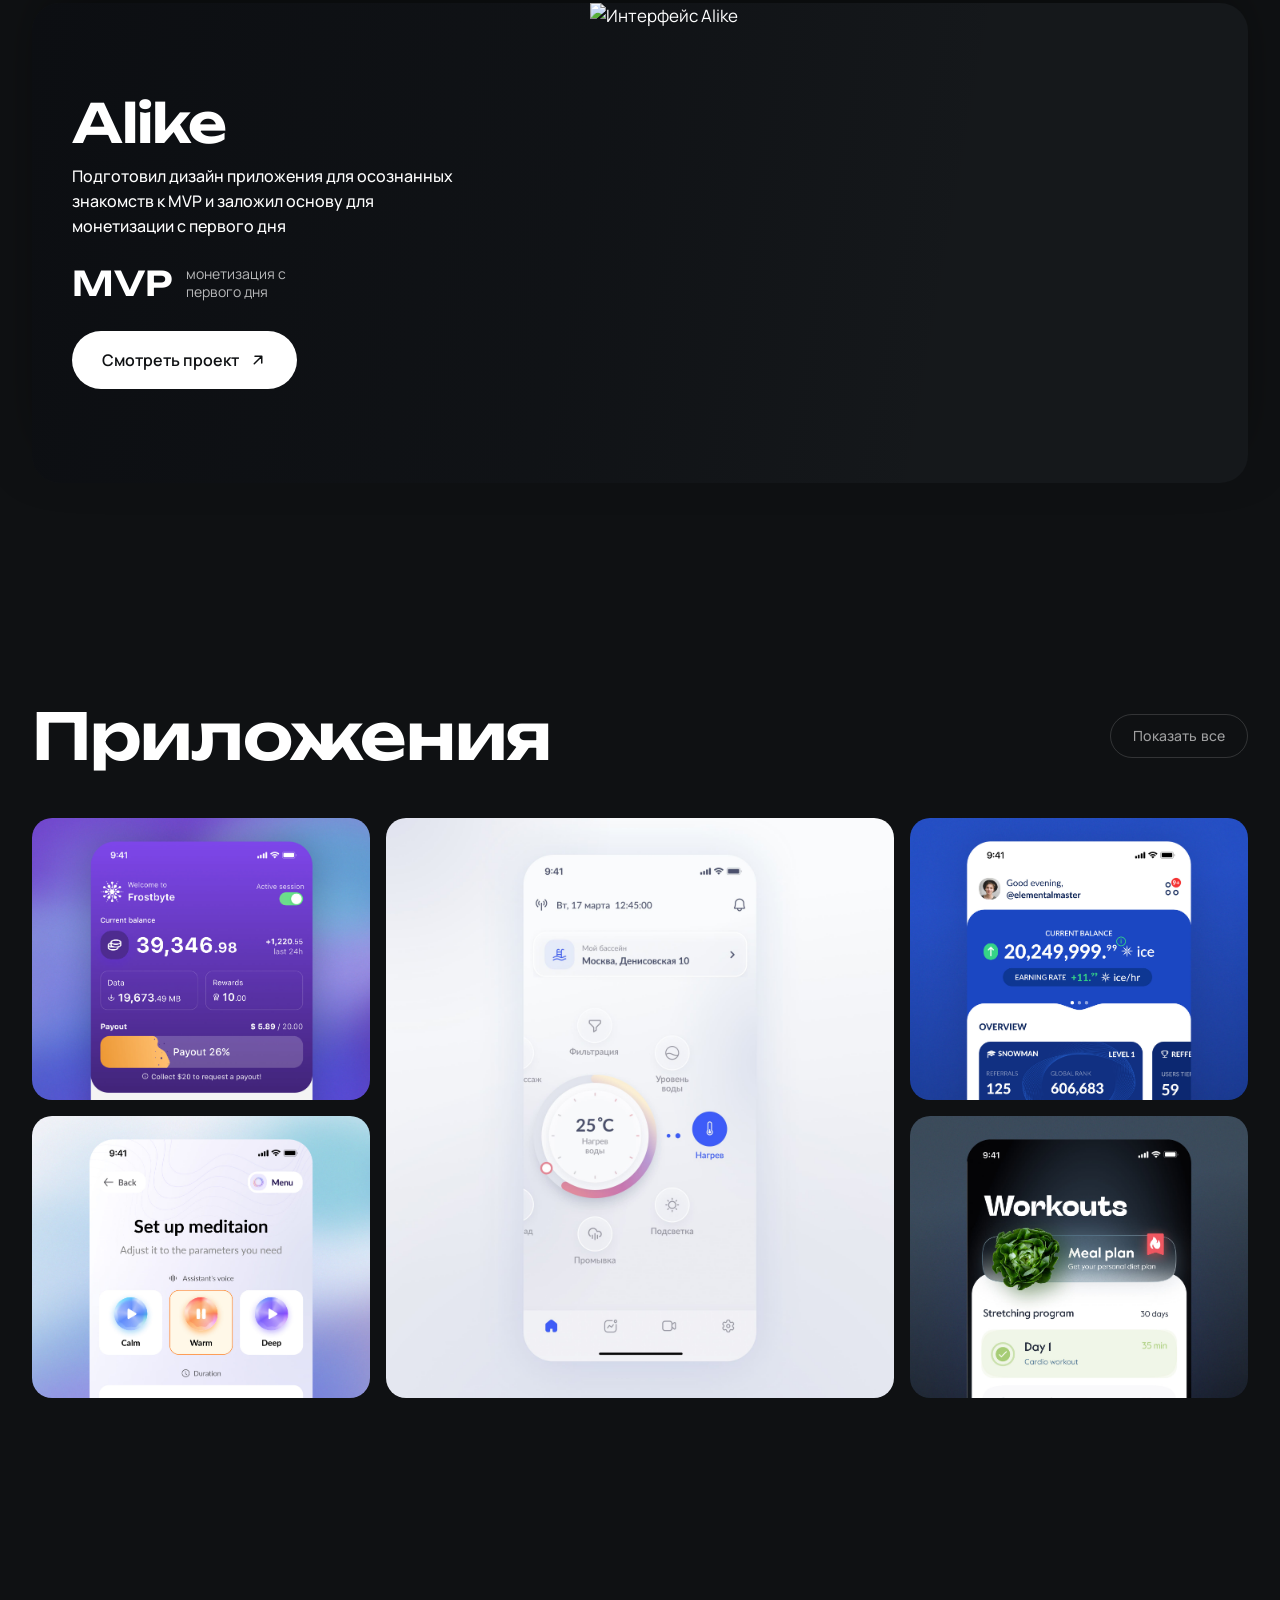
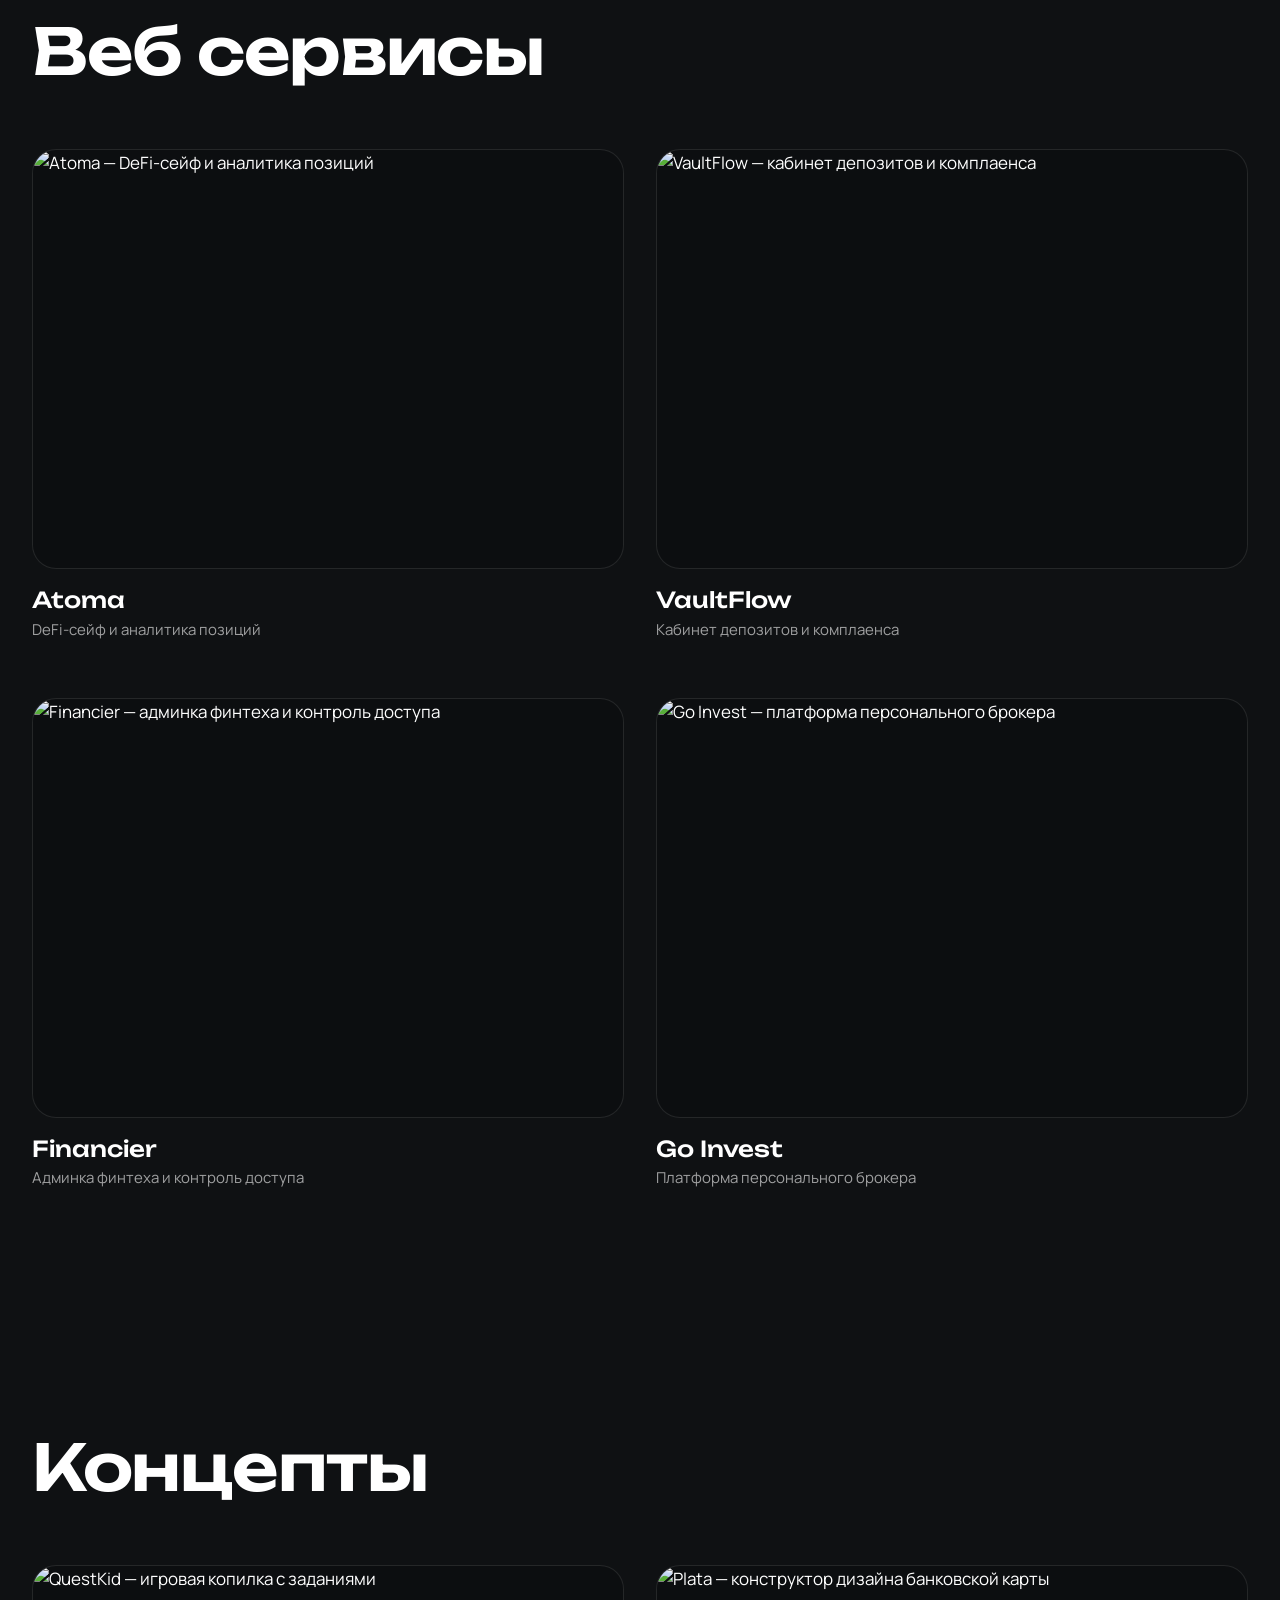
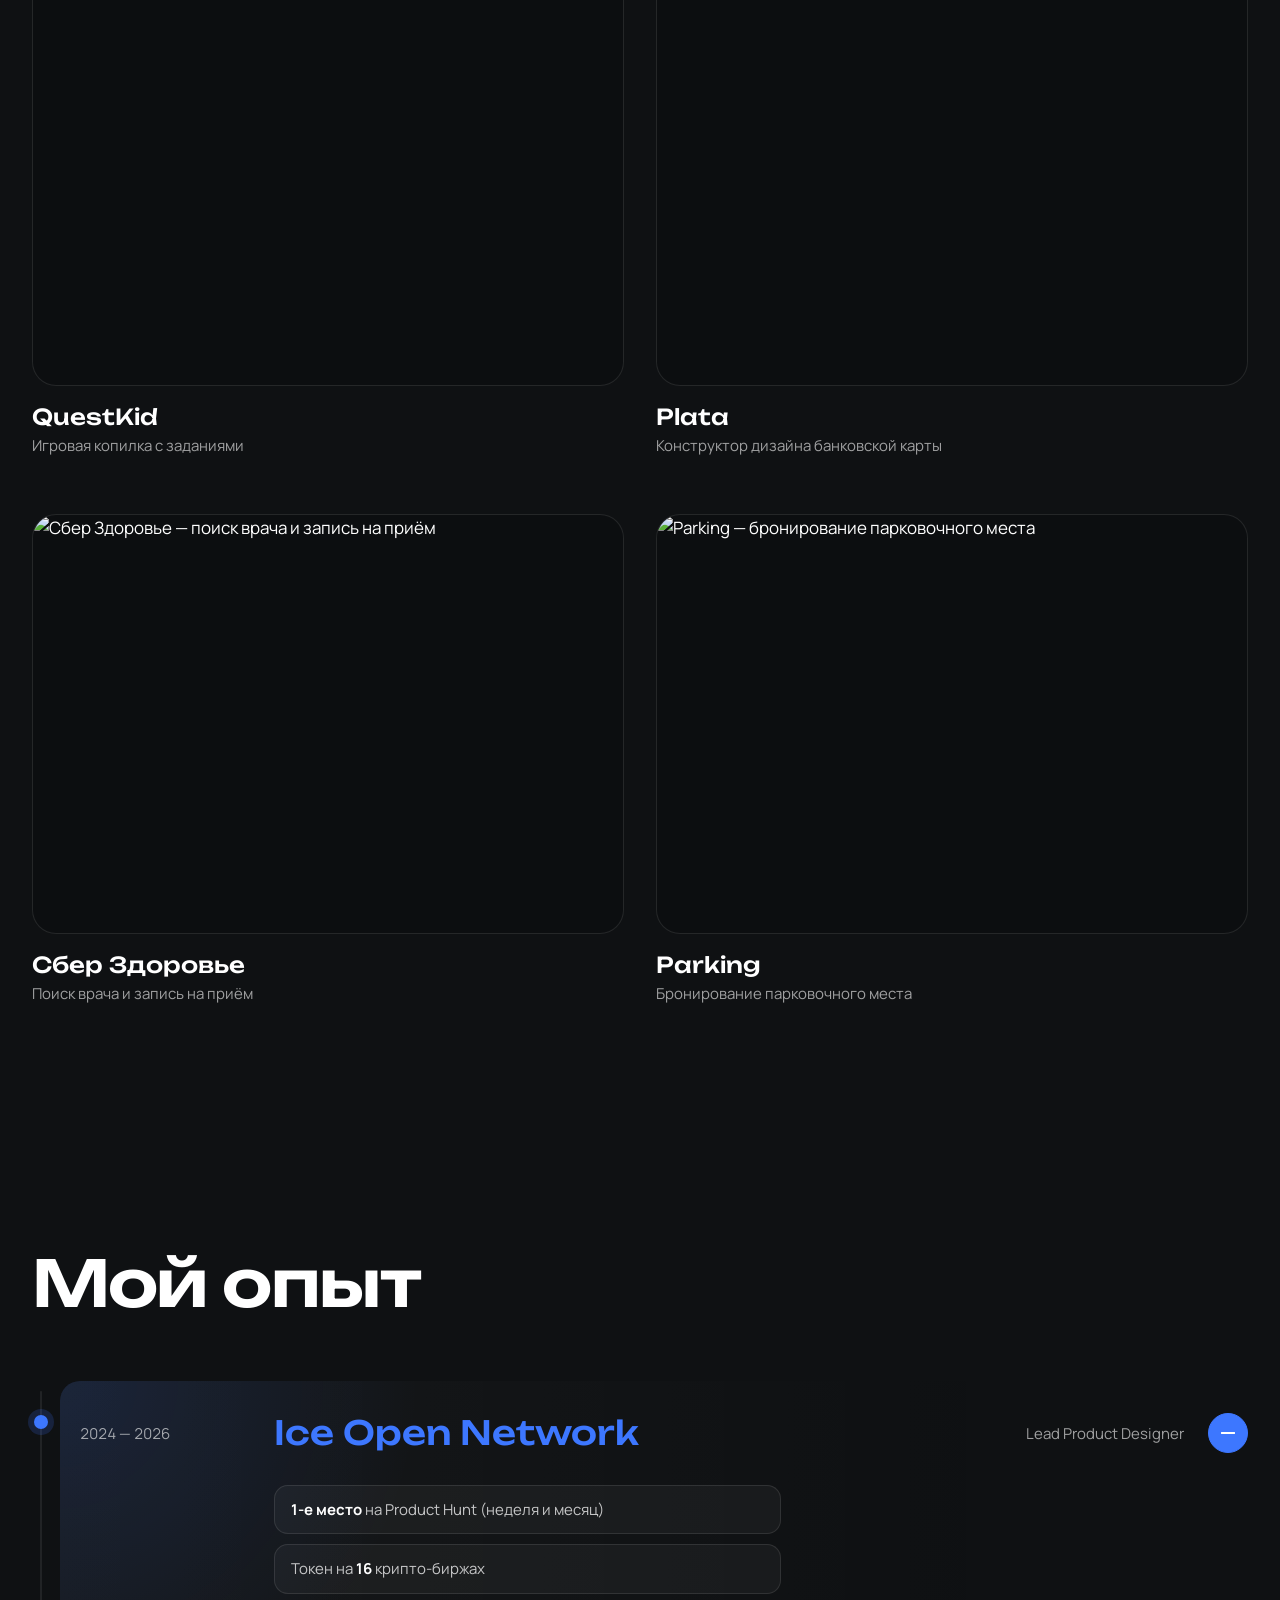
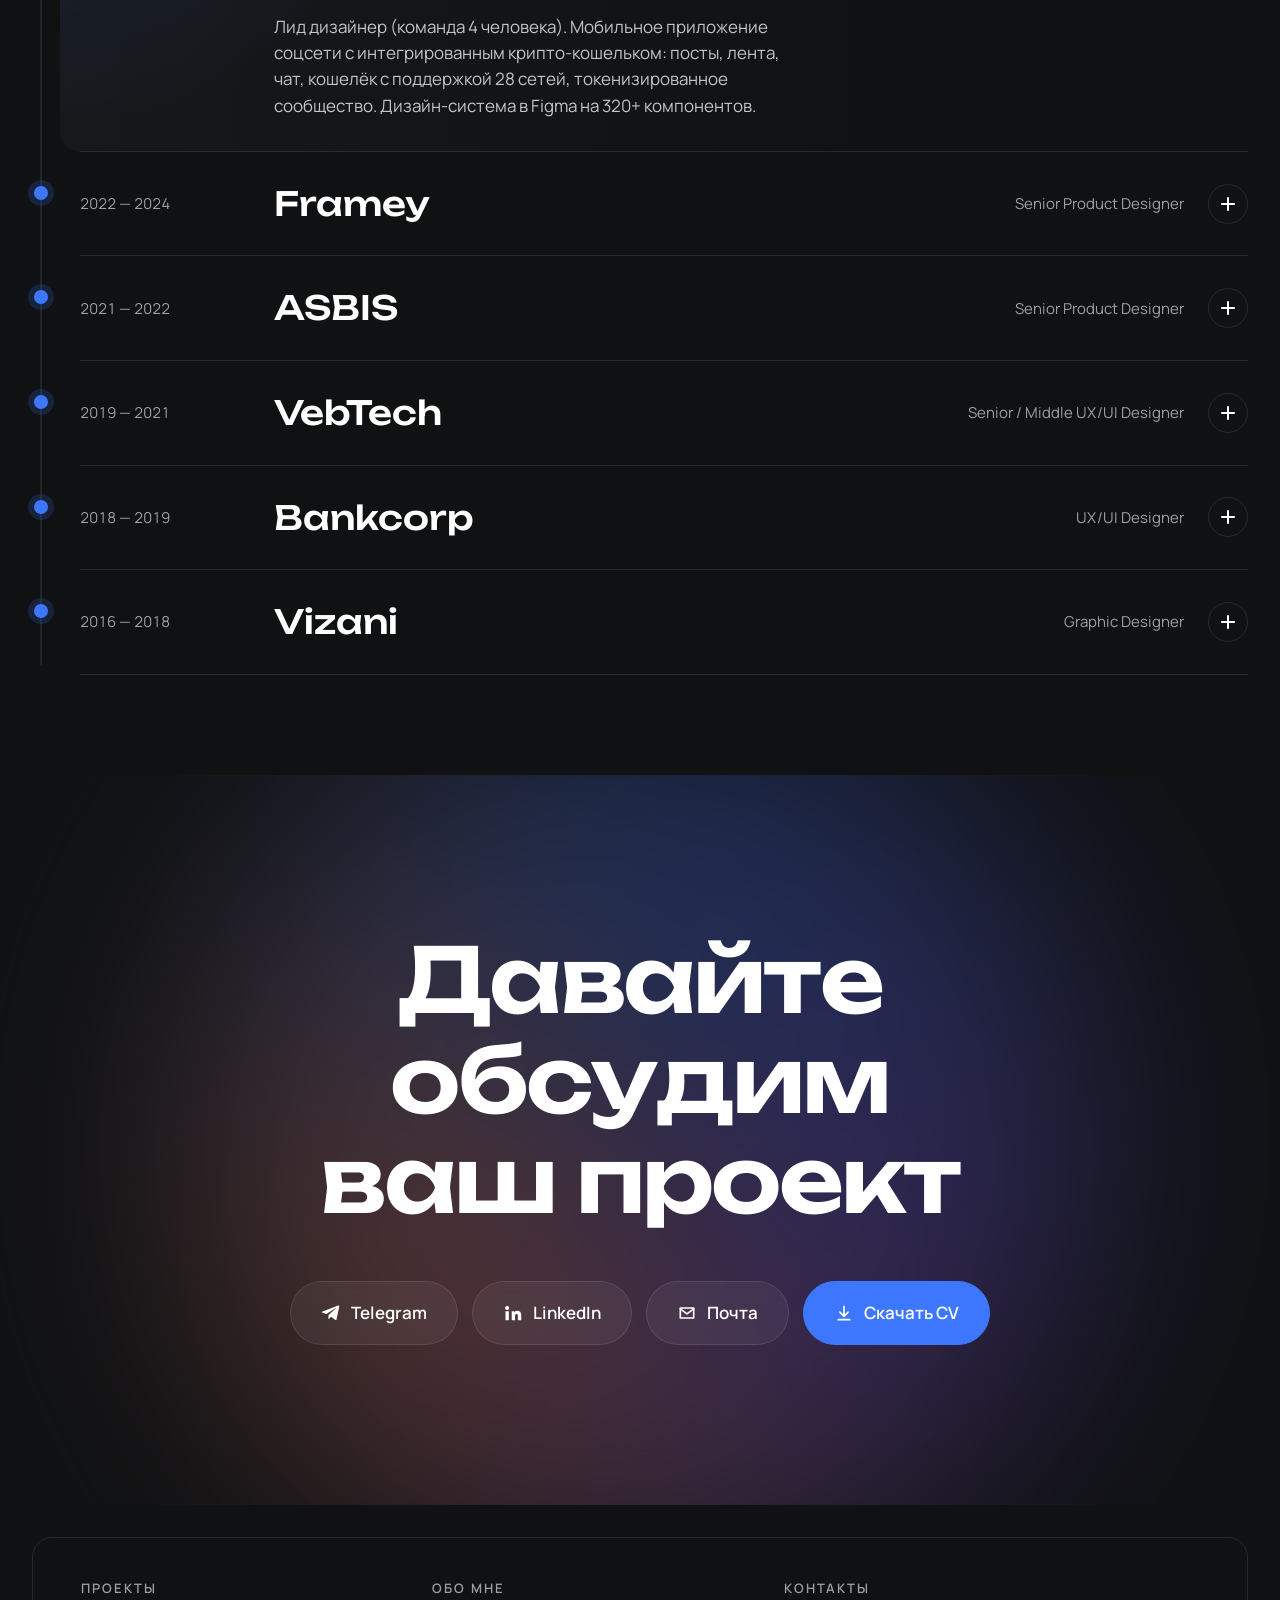
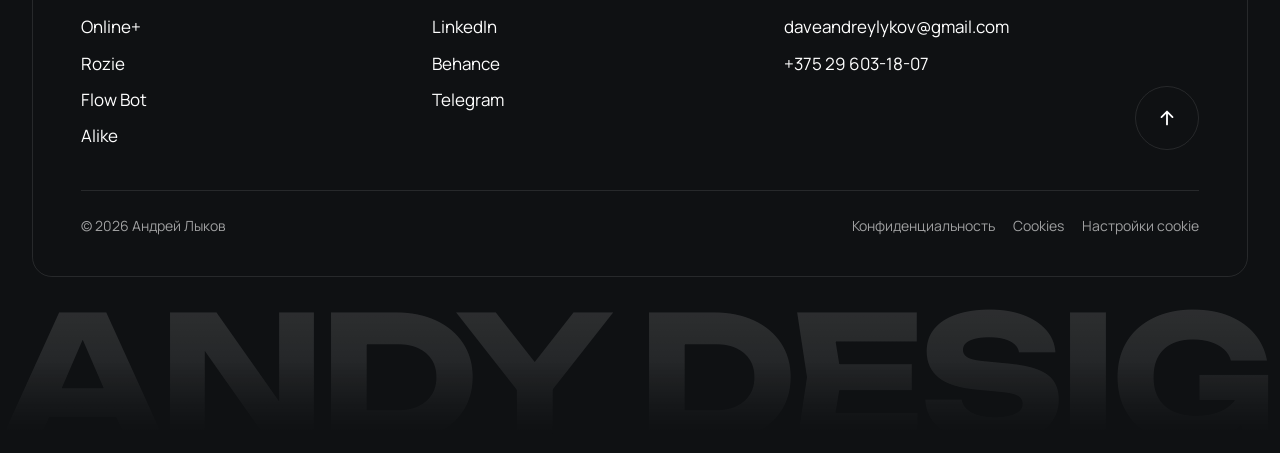
==== commit 187811ed: "Add Rozie images (card bg, card mockup, hero visual); fix card mockup dimensions Co-Authored-By: Cla" ====
--- a/index.html
+++ b/index.html
@@ -202,7 +202,7 @@
                 </span>
               </div>
               <div class="card__media js-tilt">
-                <img src="assets/img/rozie_photo.png" width="2235" height="1650" alt="Интерфейс Rozie" loading="lazy">
+                <img src="assets/img/rozie_photo.png" width="2249" height="1704" alt="Интерфейс Rozie" loading="lazy">
               </div>
             </a>
           </article>
--- a/css/style.css
+++ b/css/style.css
@@ -26,7 +26,7 @@
 *::before,
 *::after { box-sizing: border-box; margin: 0; padding: 0; }
 
-html { scroll-behavior: smooth; -webkit-text-size-adjust: 100%; }
+html { scroll-behavior: smooth; -webkit-text-size-adjust: 100%; overflow-x: clip; }
 
 body {
   background: var(--bg);
@@ -35,7 +35,7 @@
   font-size: 17px;
   line-height: 1.55;
   -webkit-font-smoothing: antialiased;
-  overflow-x: hidden;
+  overflow-x: clip;
 }
 
 body.menu-open { overflow: hidden; }
@@ -1253,6 +1253,15 @@
   color: var(--fg);
 }
 
+@media (max-width: 649px) {
+  .apps__head {
+    flex-direction: column;
+    align-items: flex-start;
+    gap: 30px;
+  }
+  .apps__show-all { align-self: flex-start; }
+}
+
 .apps-bento {
   display: grid;
   grid-template-columns: 1fr 1.5fr 1fr;
@@ -2057,9 +2066,9 @@
   .burger { display: block; }
 
   .hero { padding-top: 110px; }
-  .hero__inner { grid-template-columns: 1fr; gap: 24px; }
+  .hero__inner { grid-template-columns: minmax(0, 1fr); gap: 24px; }
   .hero__visual { order: -1; max-width: 360px; justify-self: center; }
-  .hero__content { text-align: left; }
+  .hero__content { text-align: left; min-width: 0; }
   .chip { font-size: 12px; padding: 8px 12px; opacity: 1; pointer-events: auto; }
   .chip b { font-size: 15px; }
 
@@ -2184,14 +2193,19 @@
   }
 }
 
-/* уже 650: фото по центру блока */
+/* уже 650: каждая фотка в один столбец, одна под другой */
 @media (max-width: 649px) {
-  .apps-bento { grid-template-columns: 1fr 1fr; grid-template-rows: auto auto auto; height: auto; gap: 10px; }
-  .apps-bento__item--tl { grid-column: 1; grid-row: 1; aspect-ratio: 9 / 14.4; }
-  .apps-bento__item--c  { grid-column: 2; grid-row: 1 / span 2; }
-  .apps-bento__item--tr { display: none; }
-  .apps-bento__item--bl { grid-column: 1; grid-row: 2; aspect-ratio: 9 / 14.4; }
-  .apps-bento__item--br { grid-column: 1 / span 2; grid-row: 3; aspect-ratio: 2 / 1; }
+  .apps-bento { grid-template-columns: 1fr; grid-template-rows: none; grid-auto-rows: auto; height: auto; gap: 12px; }
+  .apps-bento__item--tl,
+  .apps-bento__item--c,
+  .apps-bento__item--tr,
+  .apps-bento__item--bl,
+  .apps-bento__item--br {
+    display: block;
+    grid-column: 1;
+    grid-row: auto;
+    aspect-ratio: 9 / 14.4;
+  }
   .apps-bento__item .shot__img { height: 100%; }
   .card__inner { grid-template-columns: 1fr; height: auto; min-height: 0; }
   .card__inner::after {
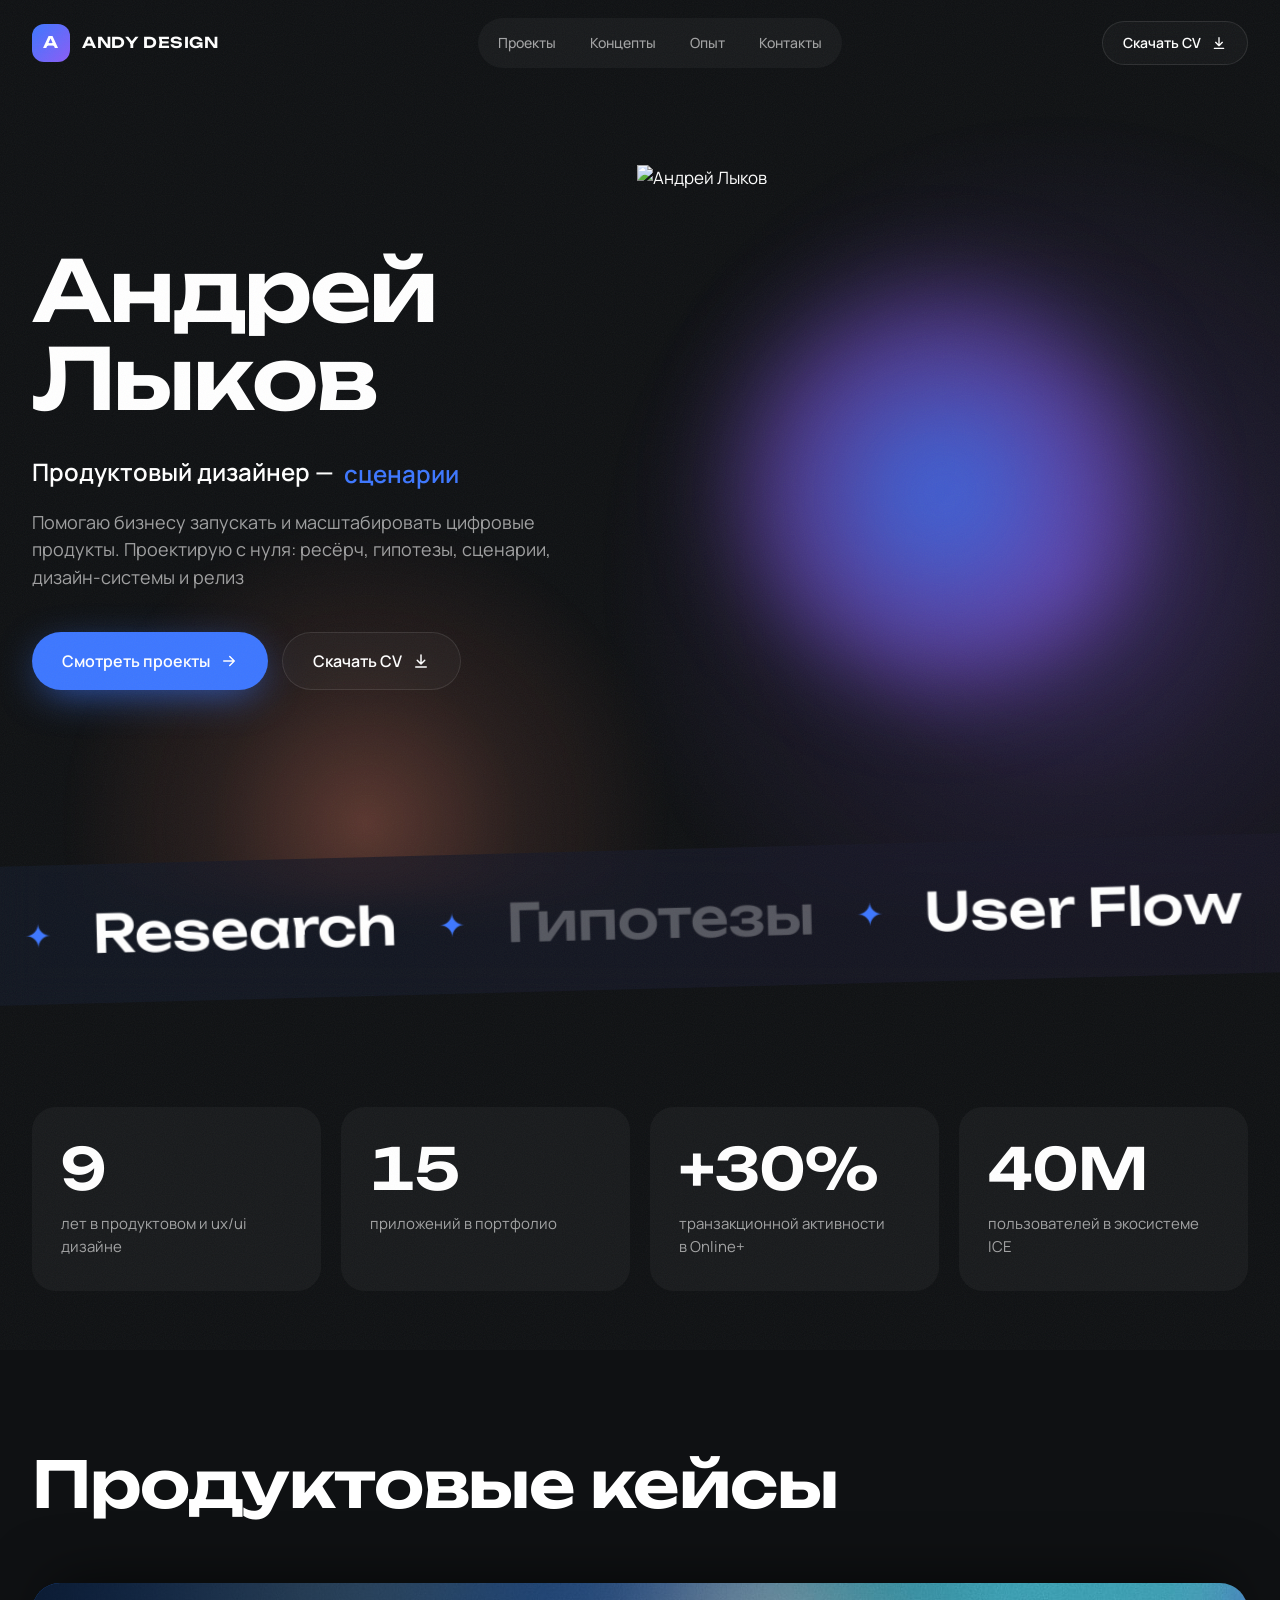
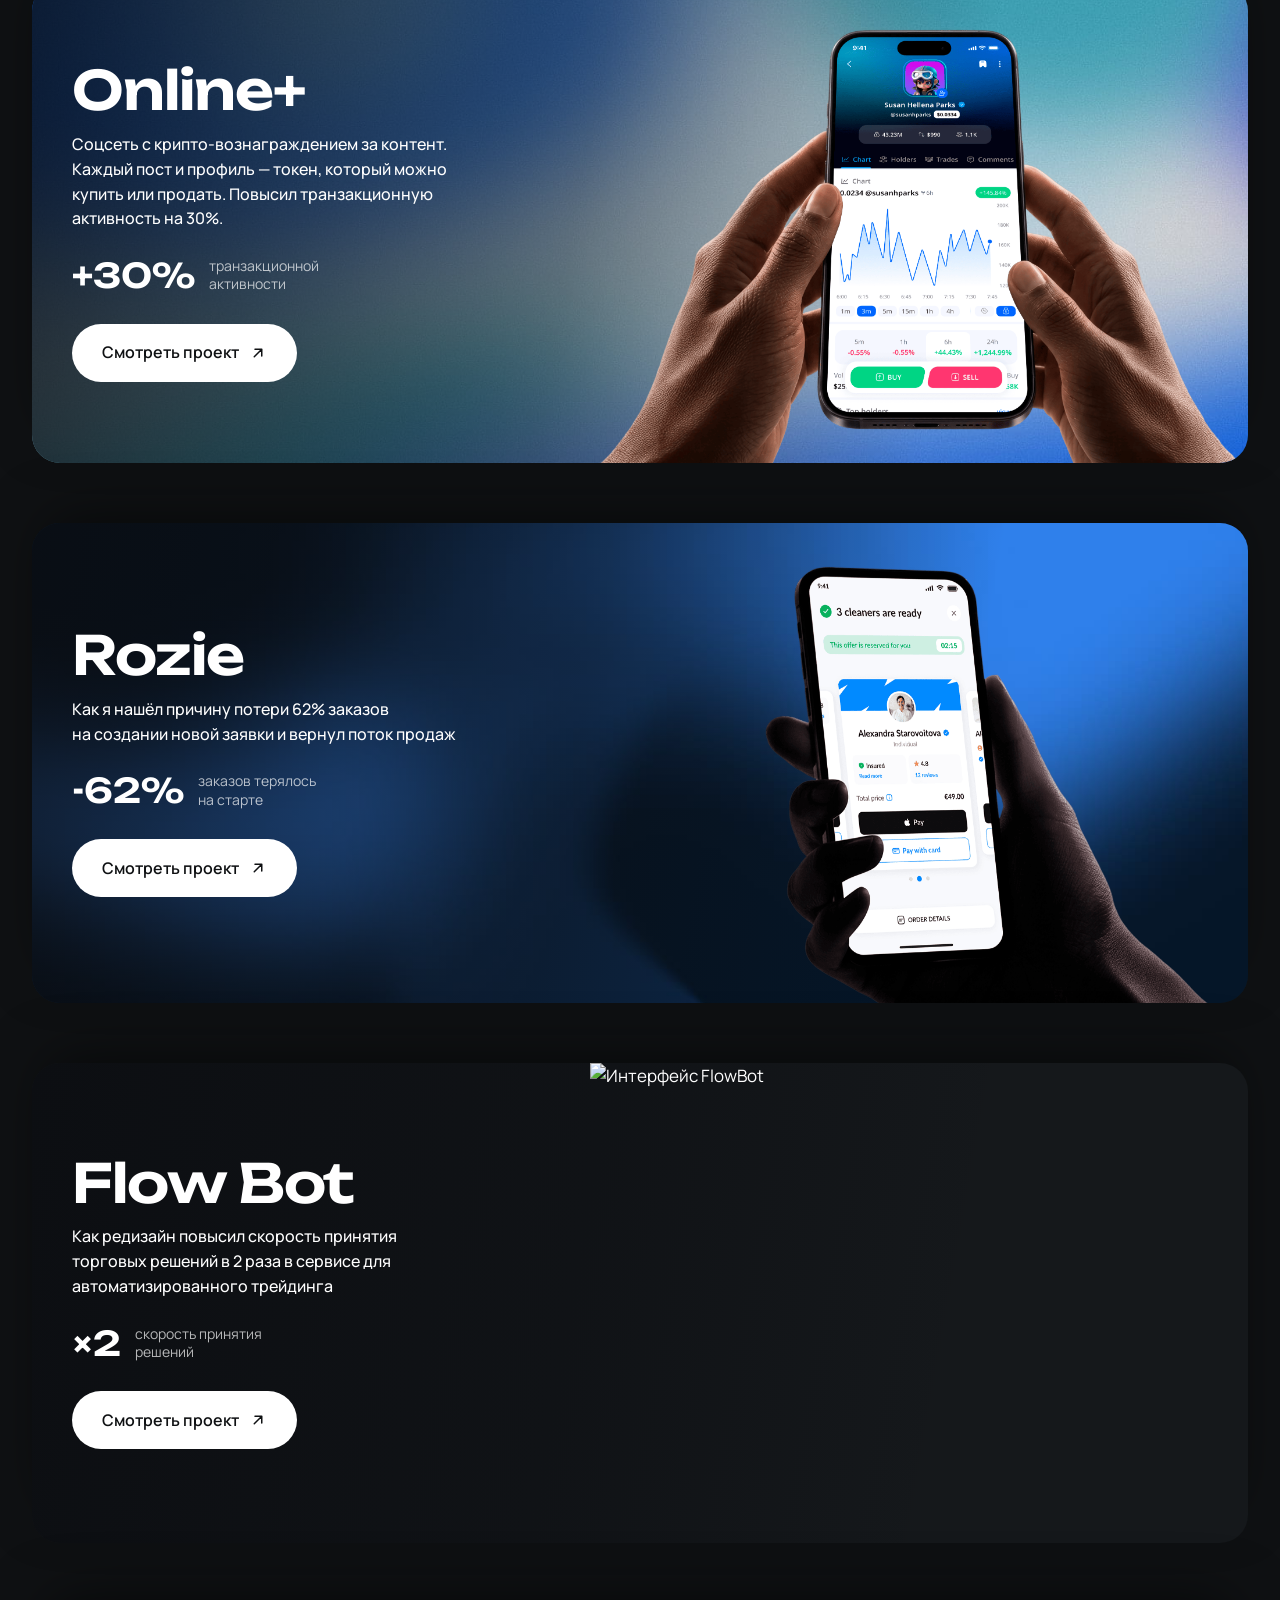
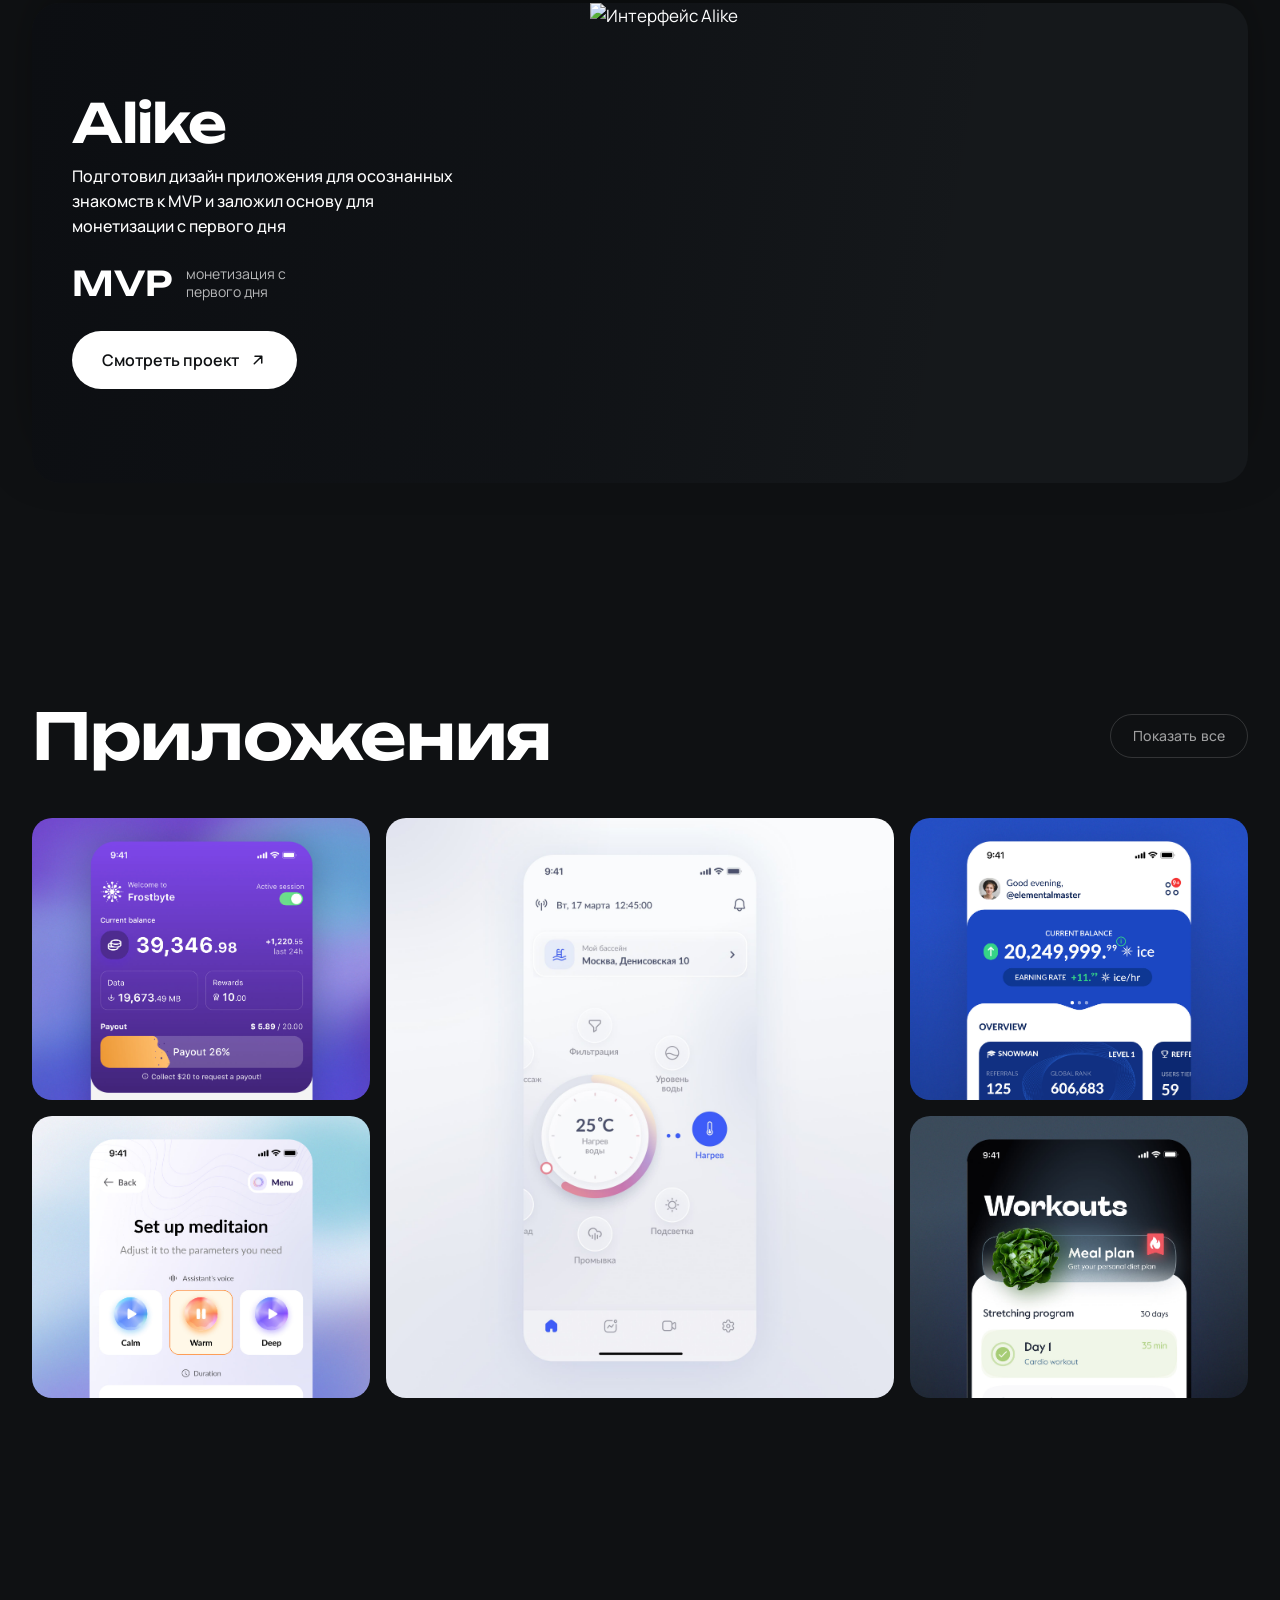
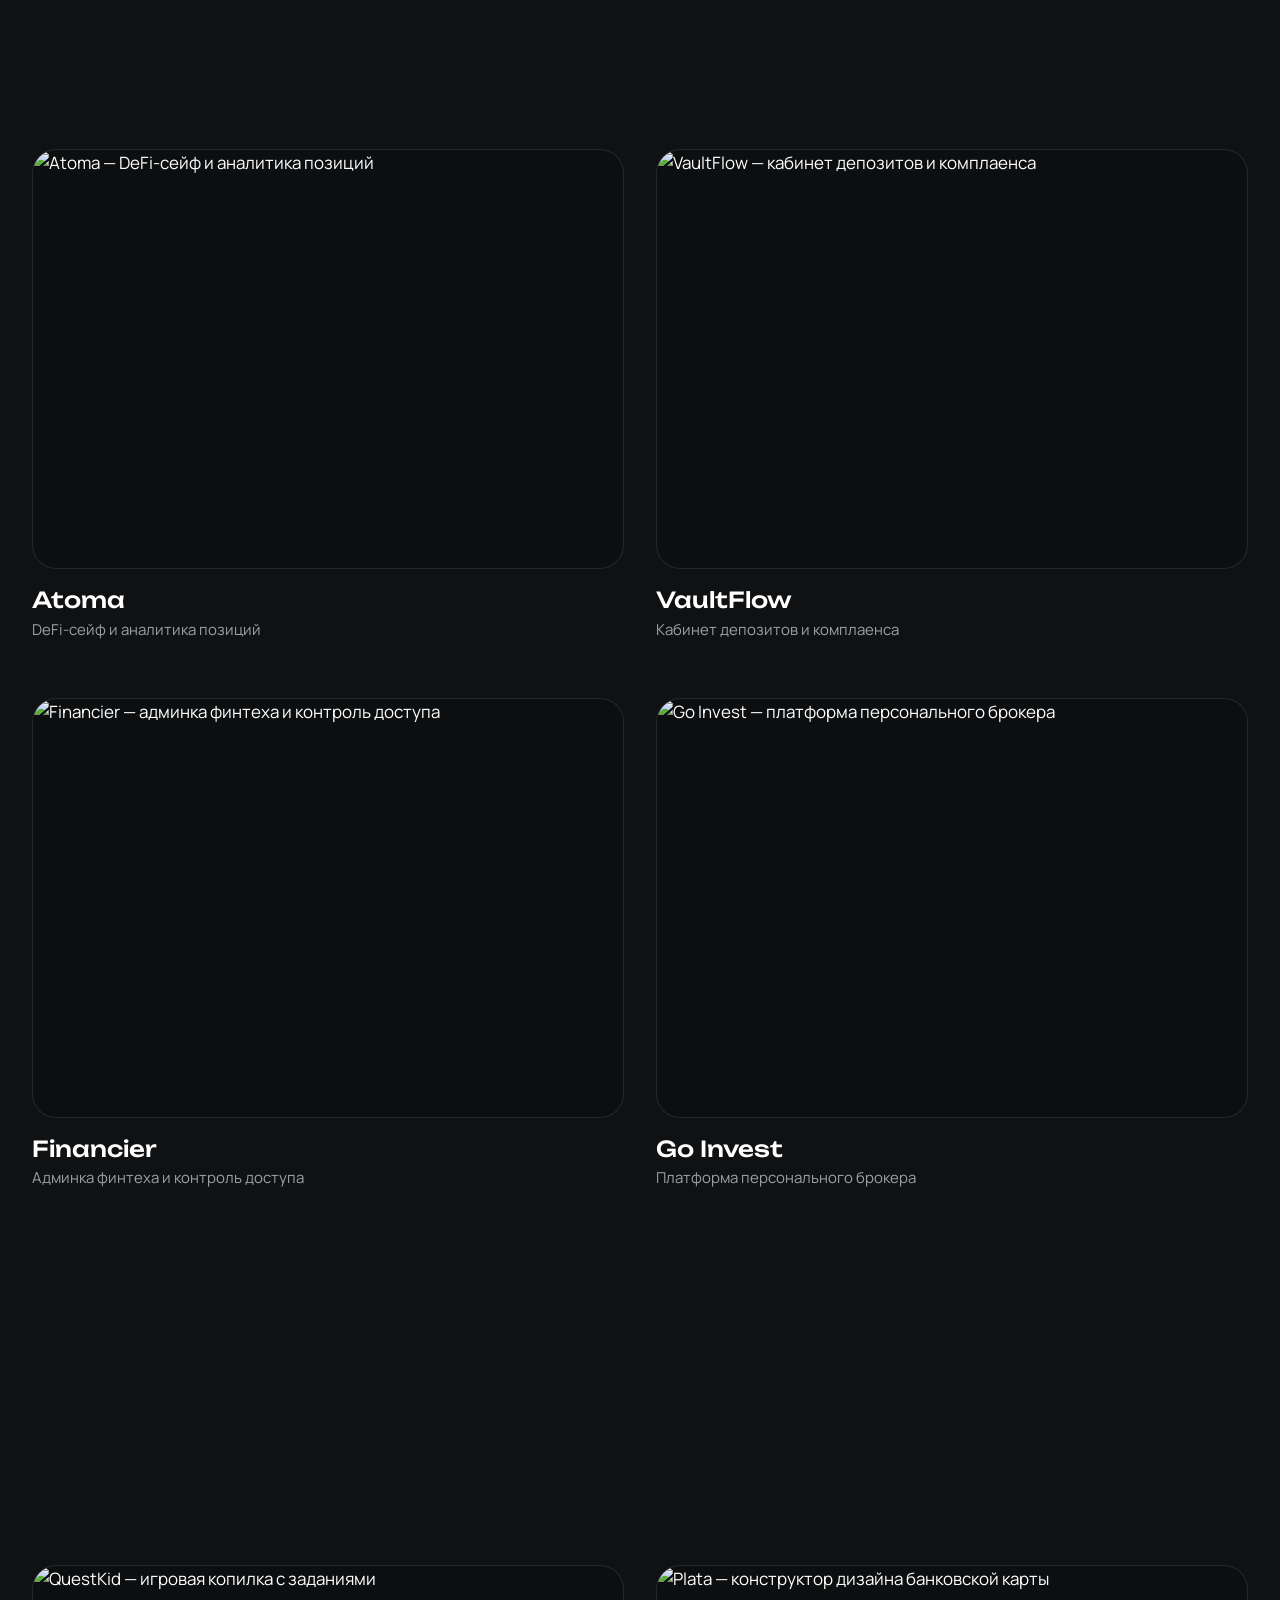
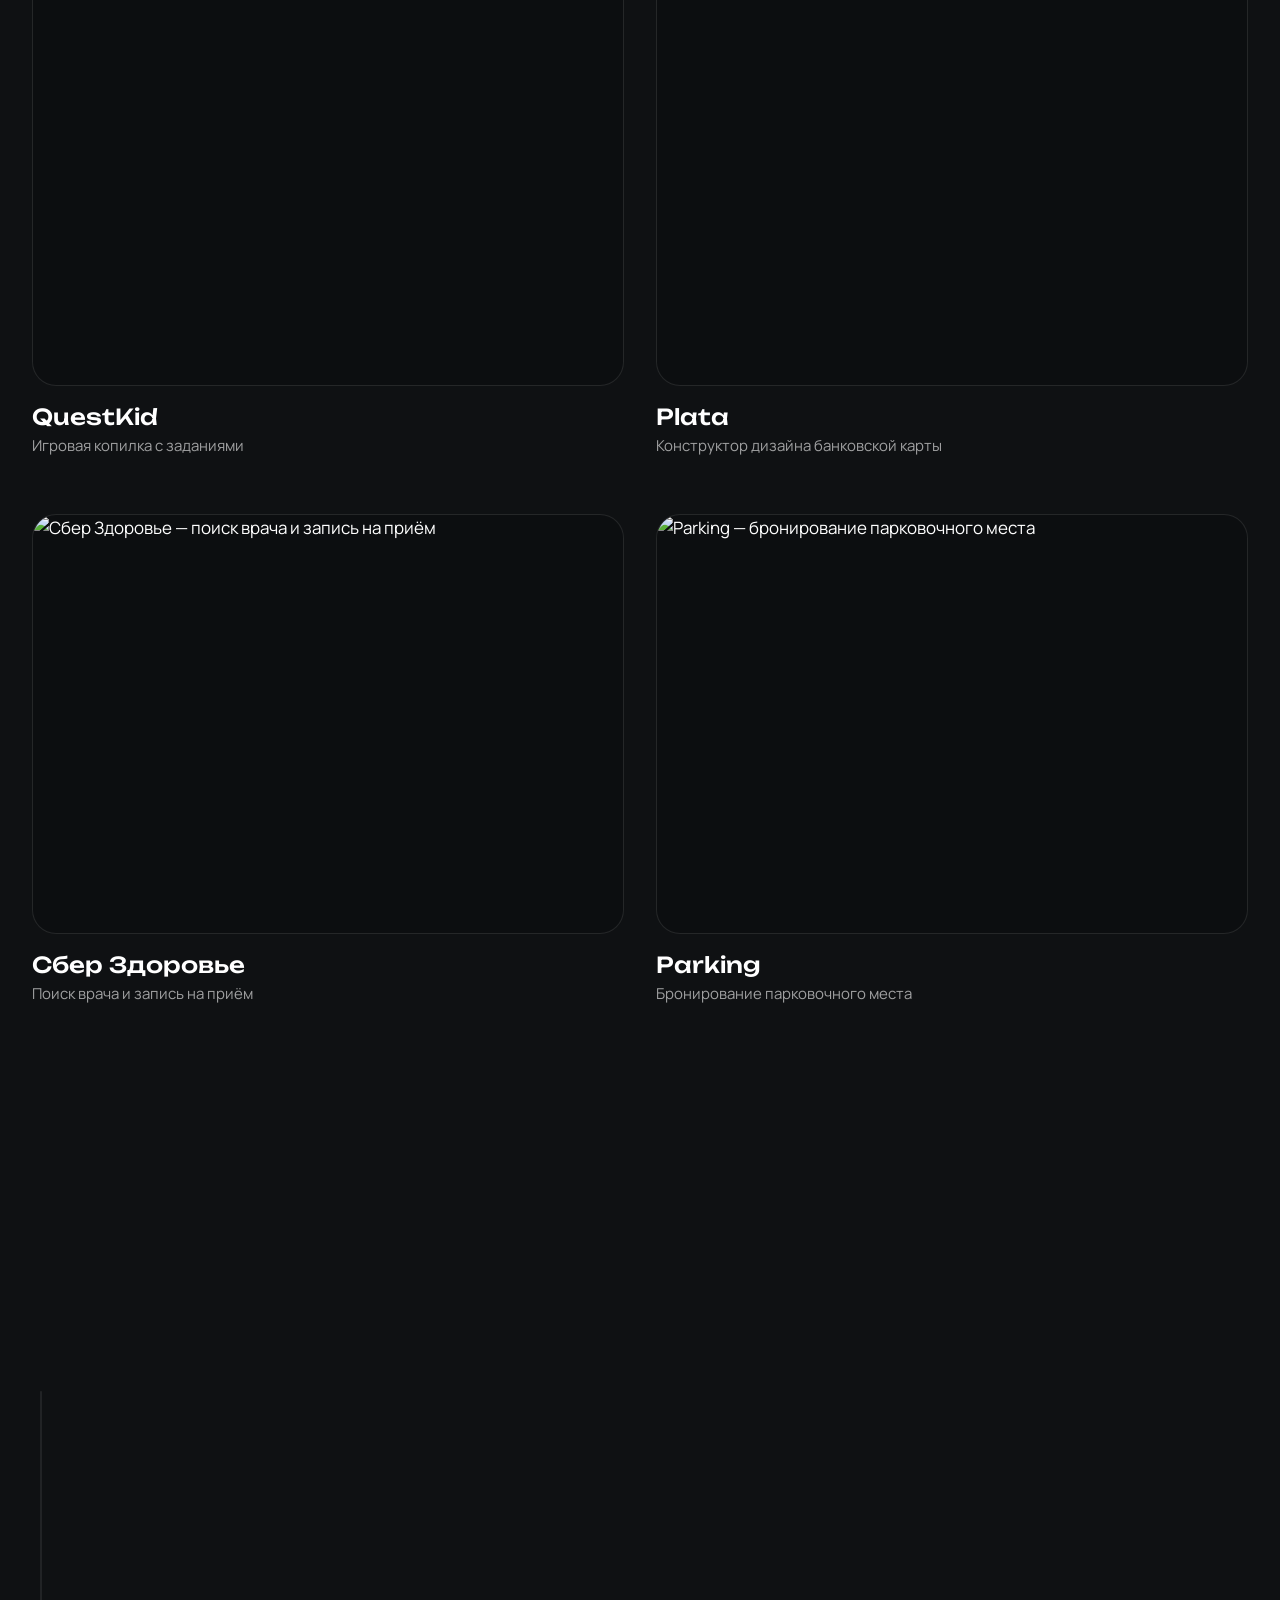
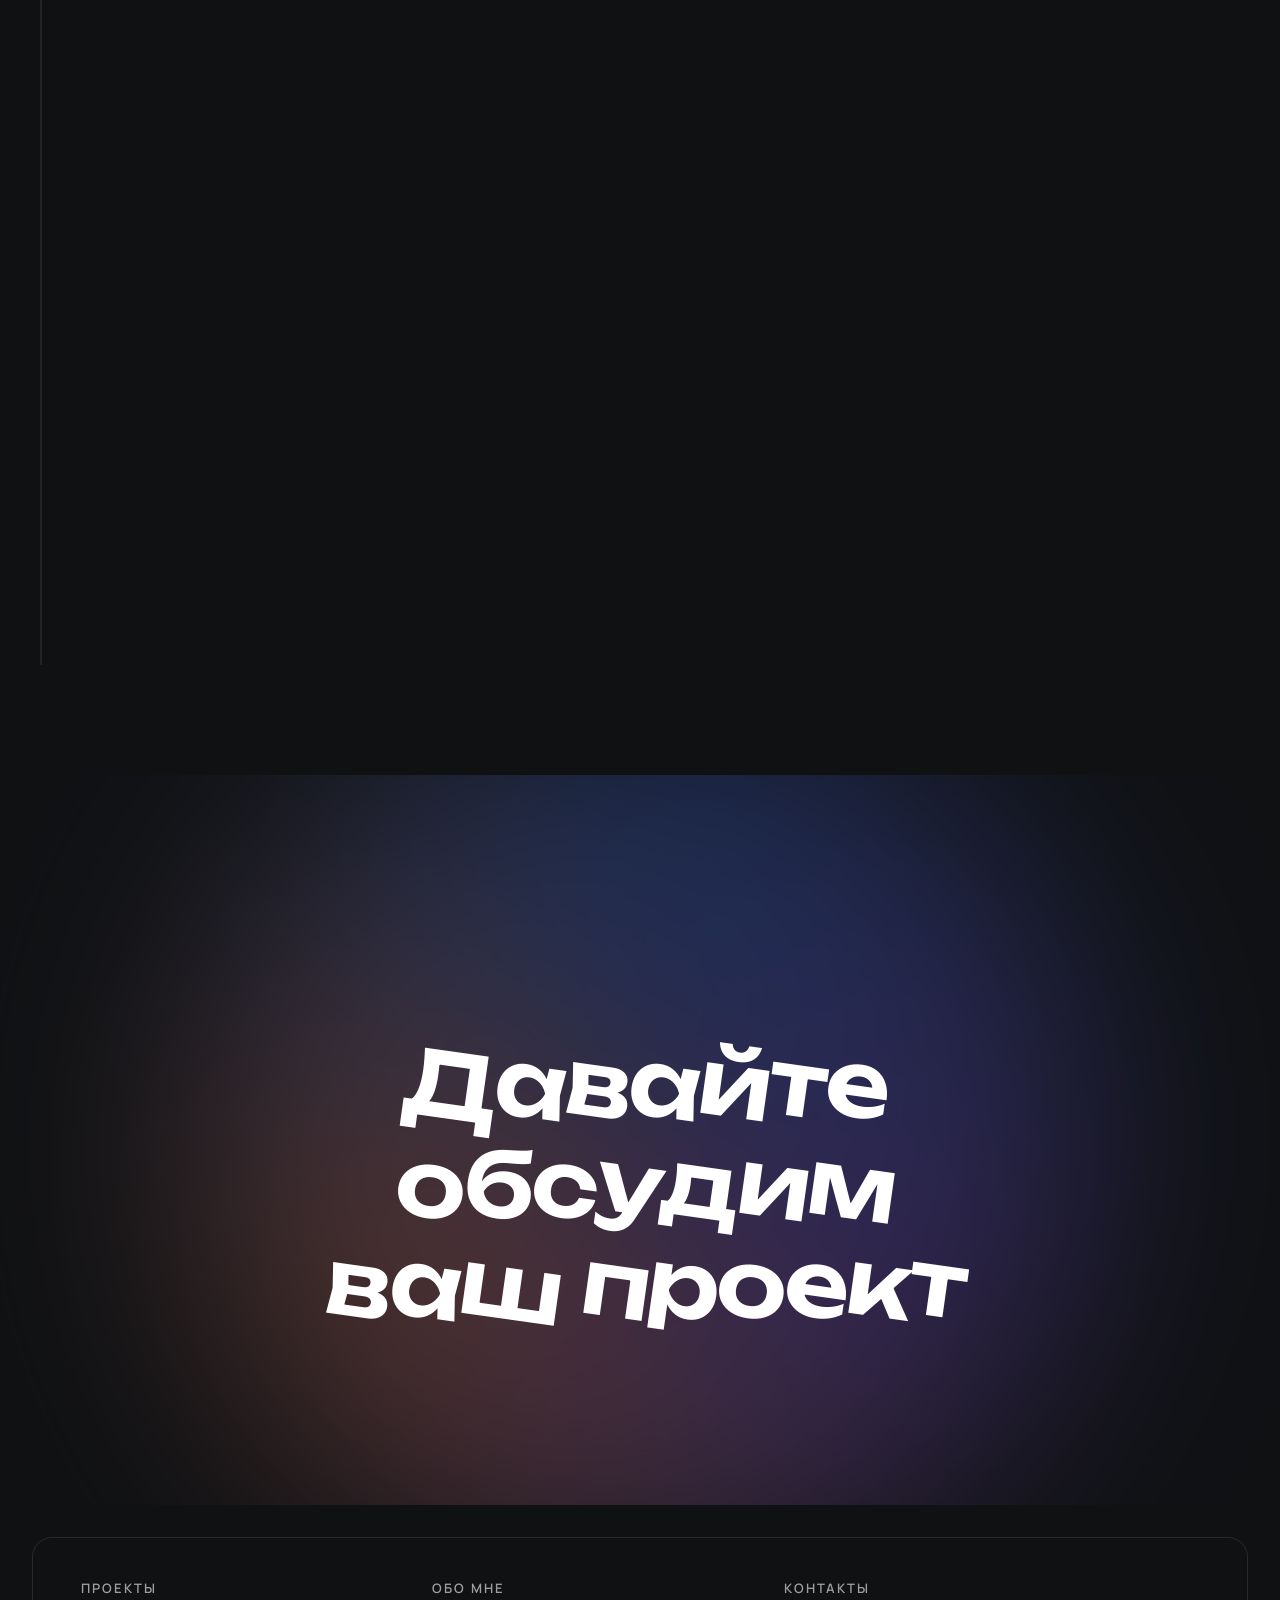
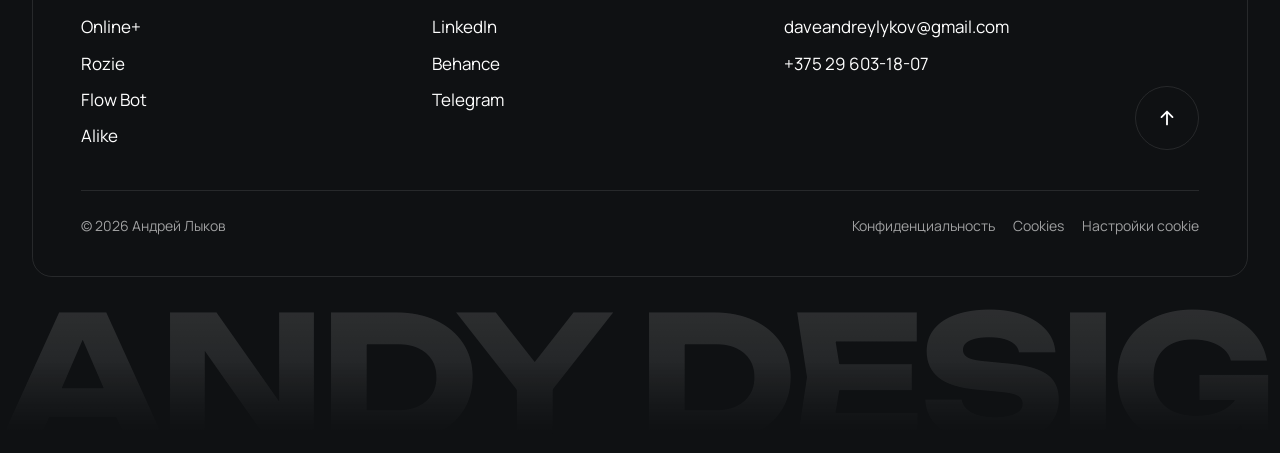
==== commit 9e0f294d: "Update Rozie card mockup; bottom-align photo to remove gap under banner Co-Authored-By: Claude Opus " ====
--- a/index.html
+++ b/index.html
@@ -202,7 +202,7 @@
                 </span>
               </div>
               <div class="card__media js-tilt">
-                <img src="assets/img/rozie_photo.png" width="2249" height="1704" alt="Интерфейс Rozie" loading="lazy">
+                <img src="assets/img/rozie_photo.png" width="2235" height="1650" alt="Интерфейс Rozie" loading="lazy">
               </div>
             </a>
           </article>
--- a/css/style.css
+++ b/css/style.css
@@ -951,6 +951,9 @@
 }
 
 .card__media:hover img { transform: scale(1.08); }
+
+/* Rozie: фото прижато к низу карточки без отступа */
+.card--rozie .card__media img { object-position: right bottom; }
 
 .card__btn {
   pointer-events: none;
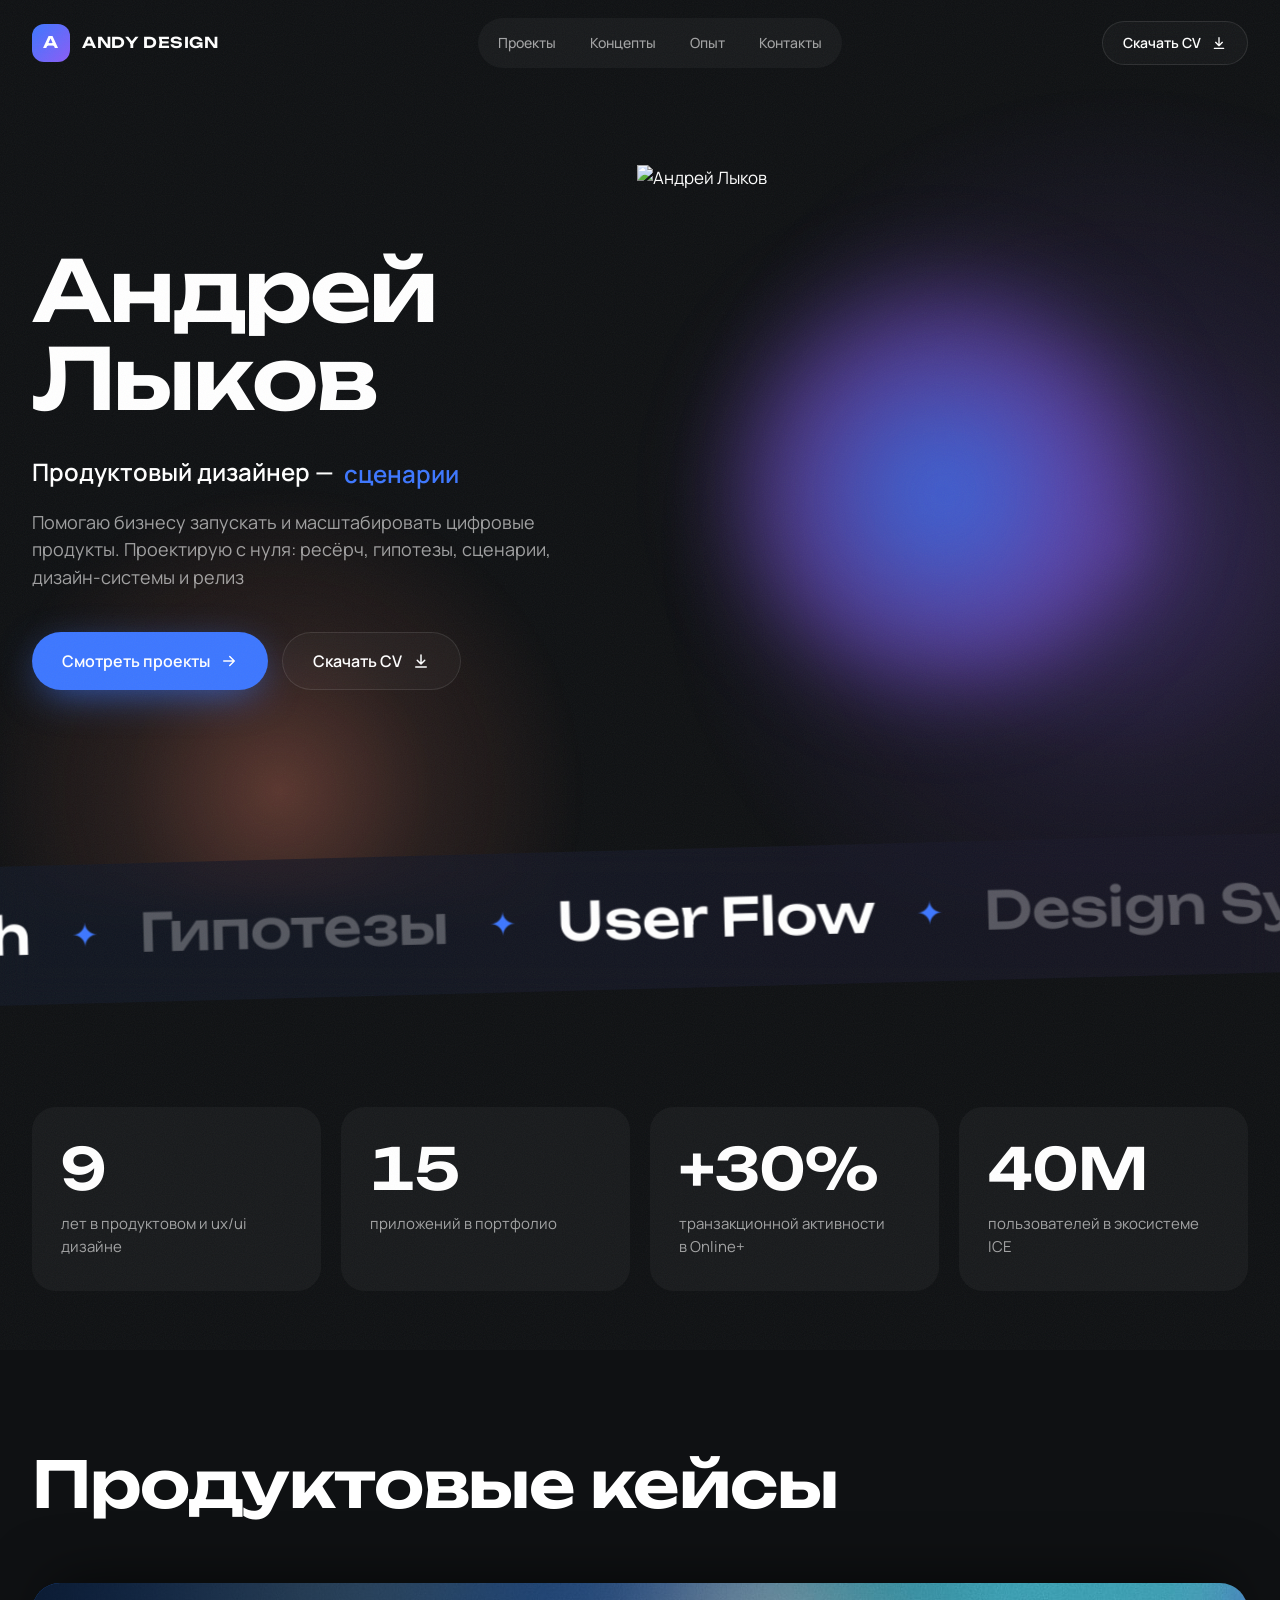
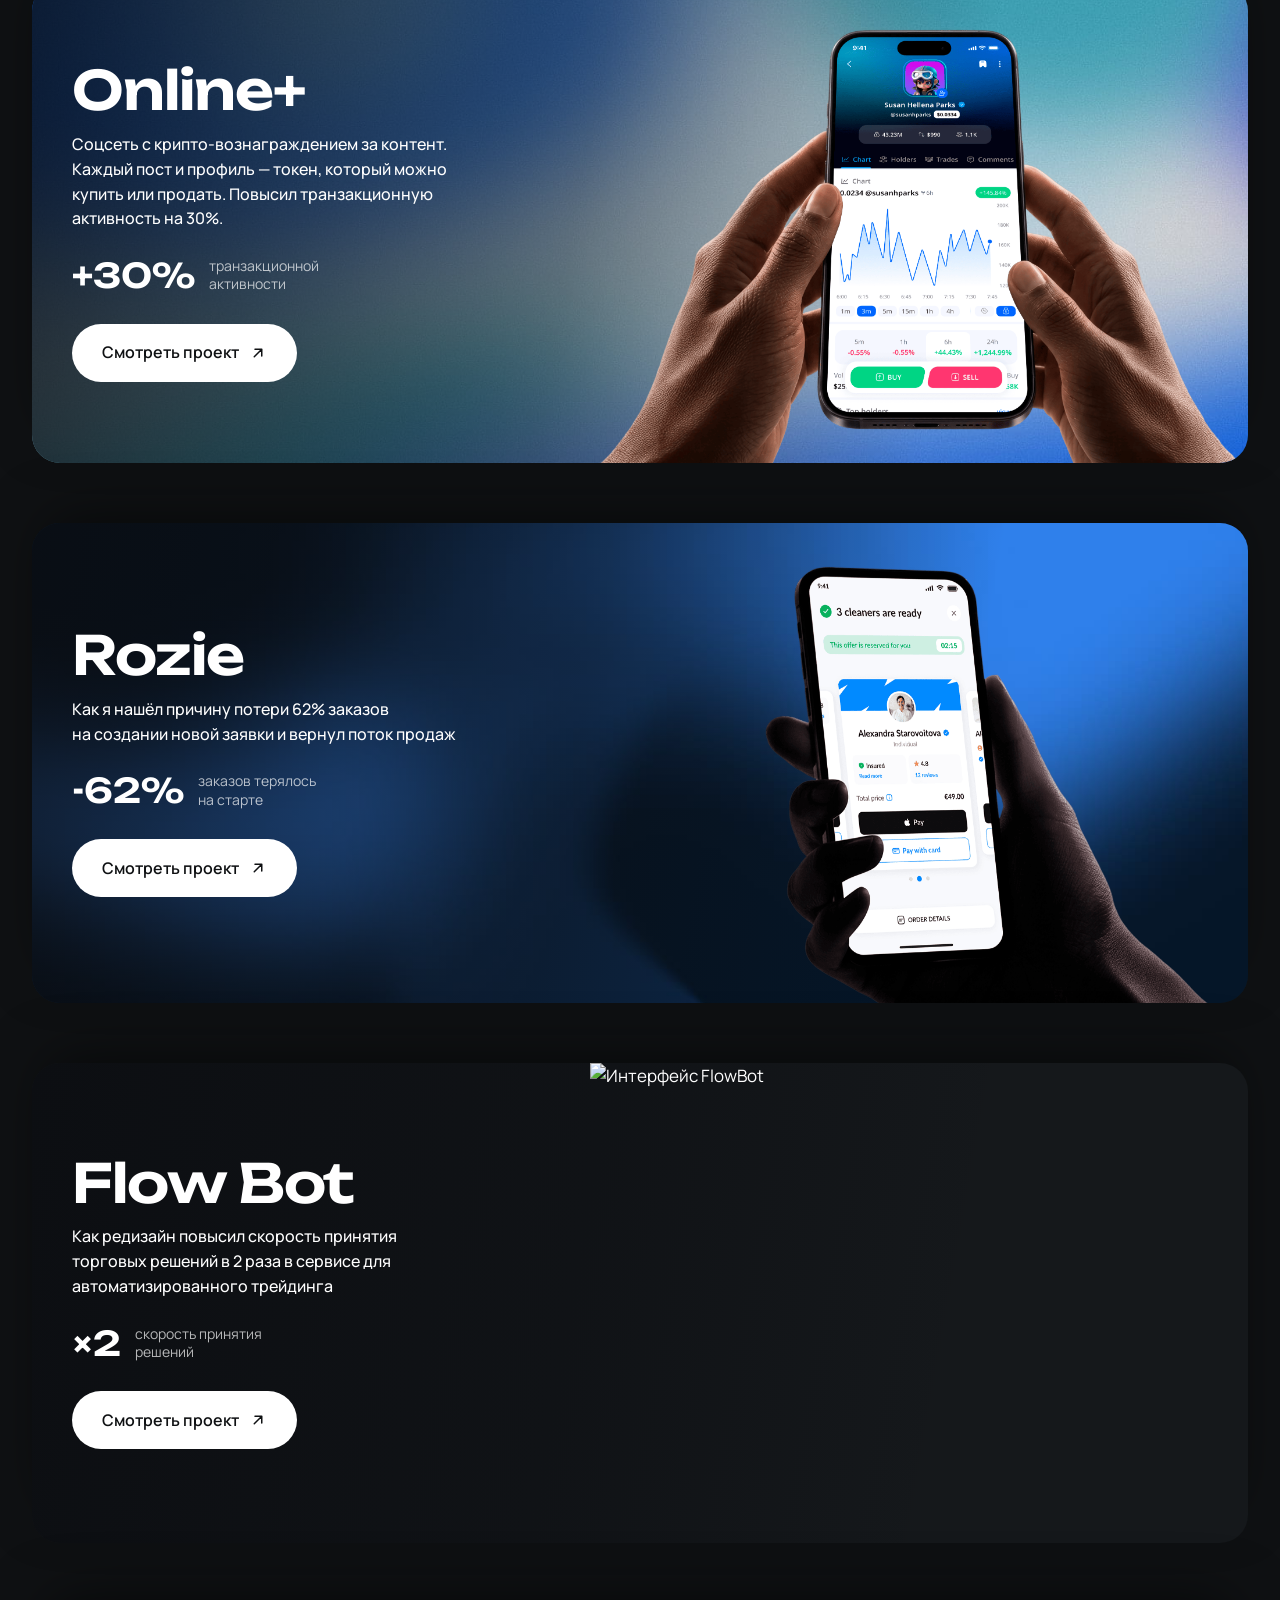
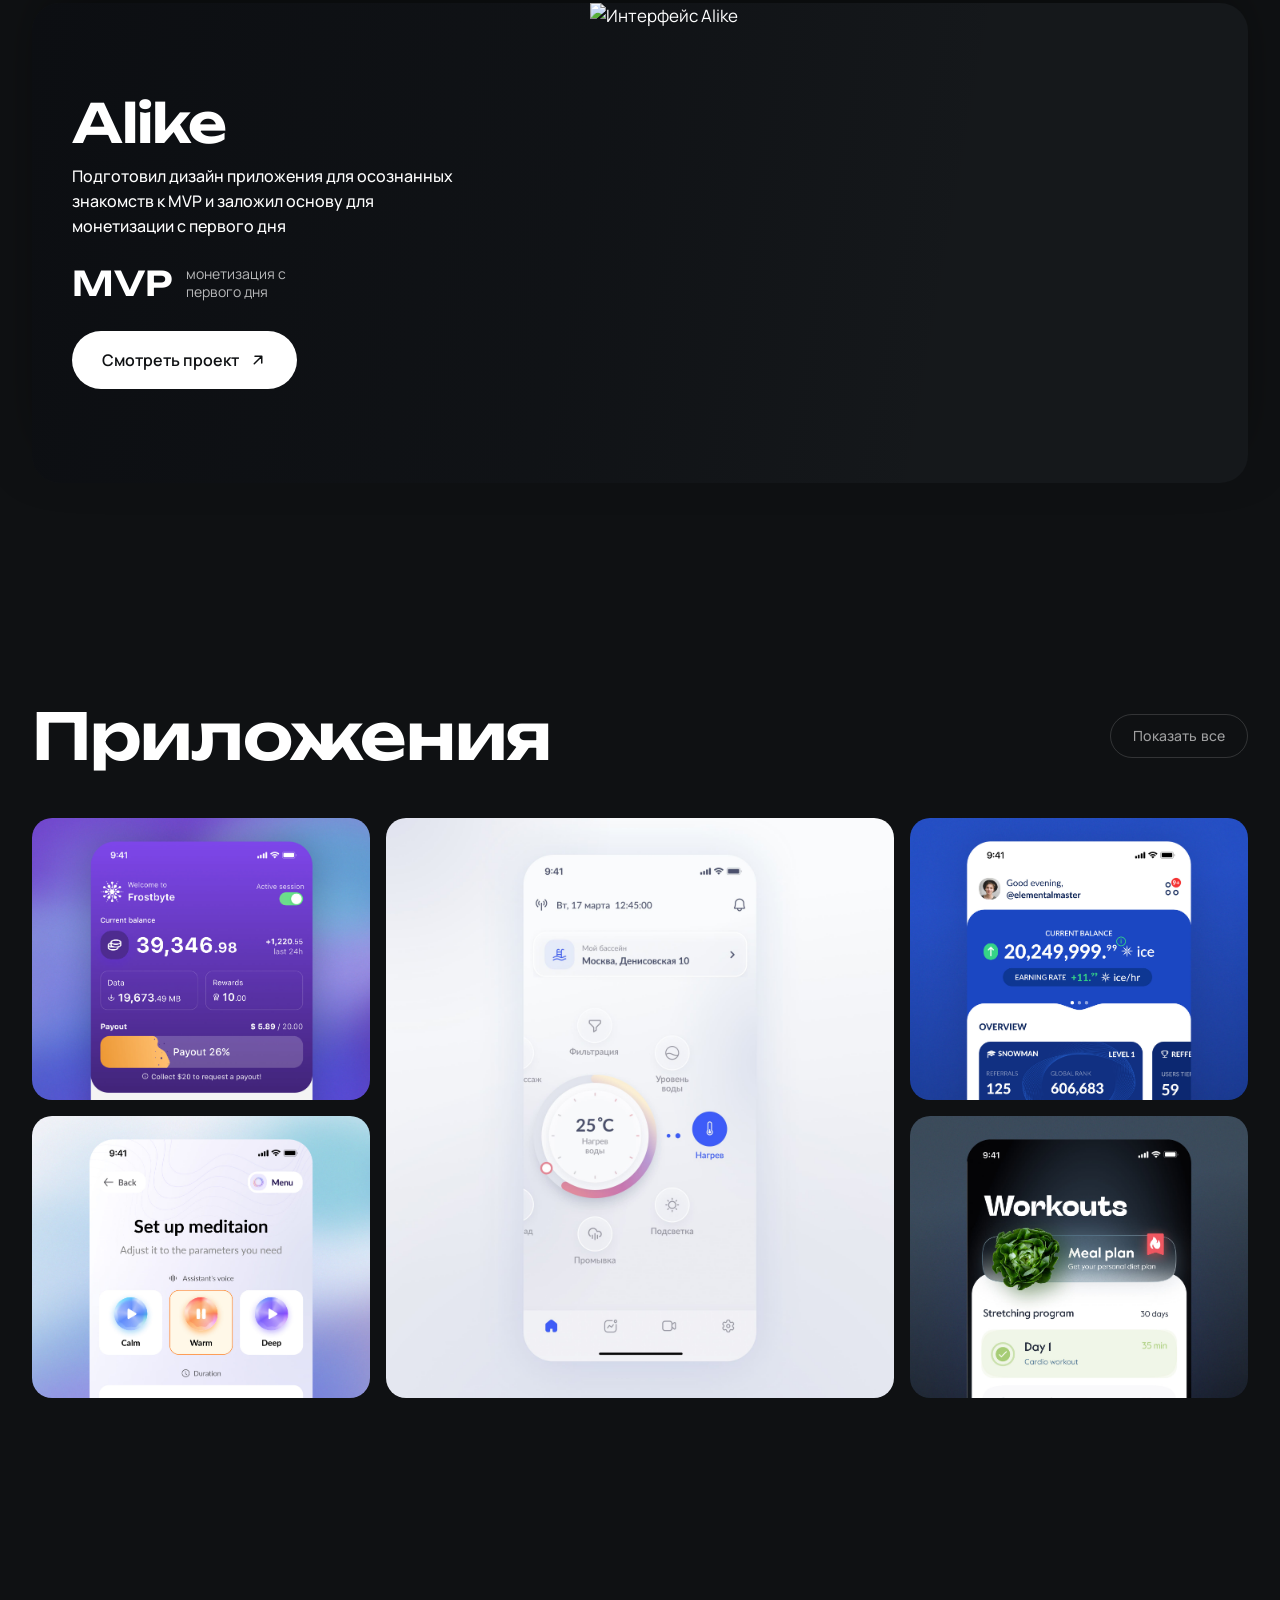
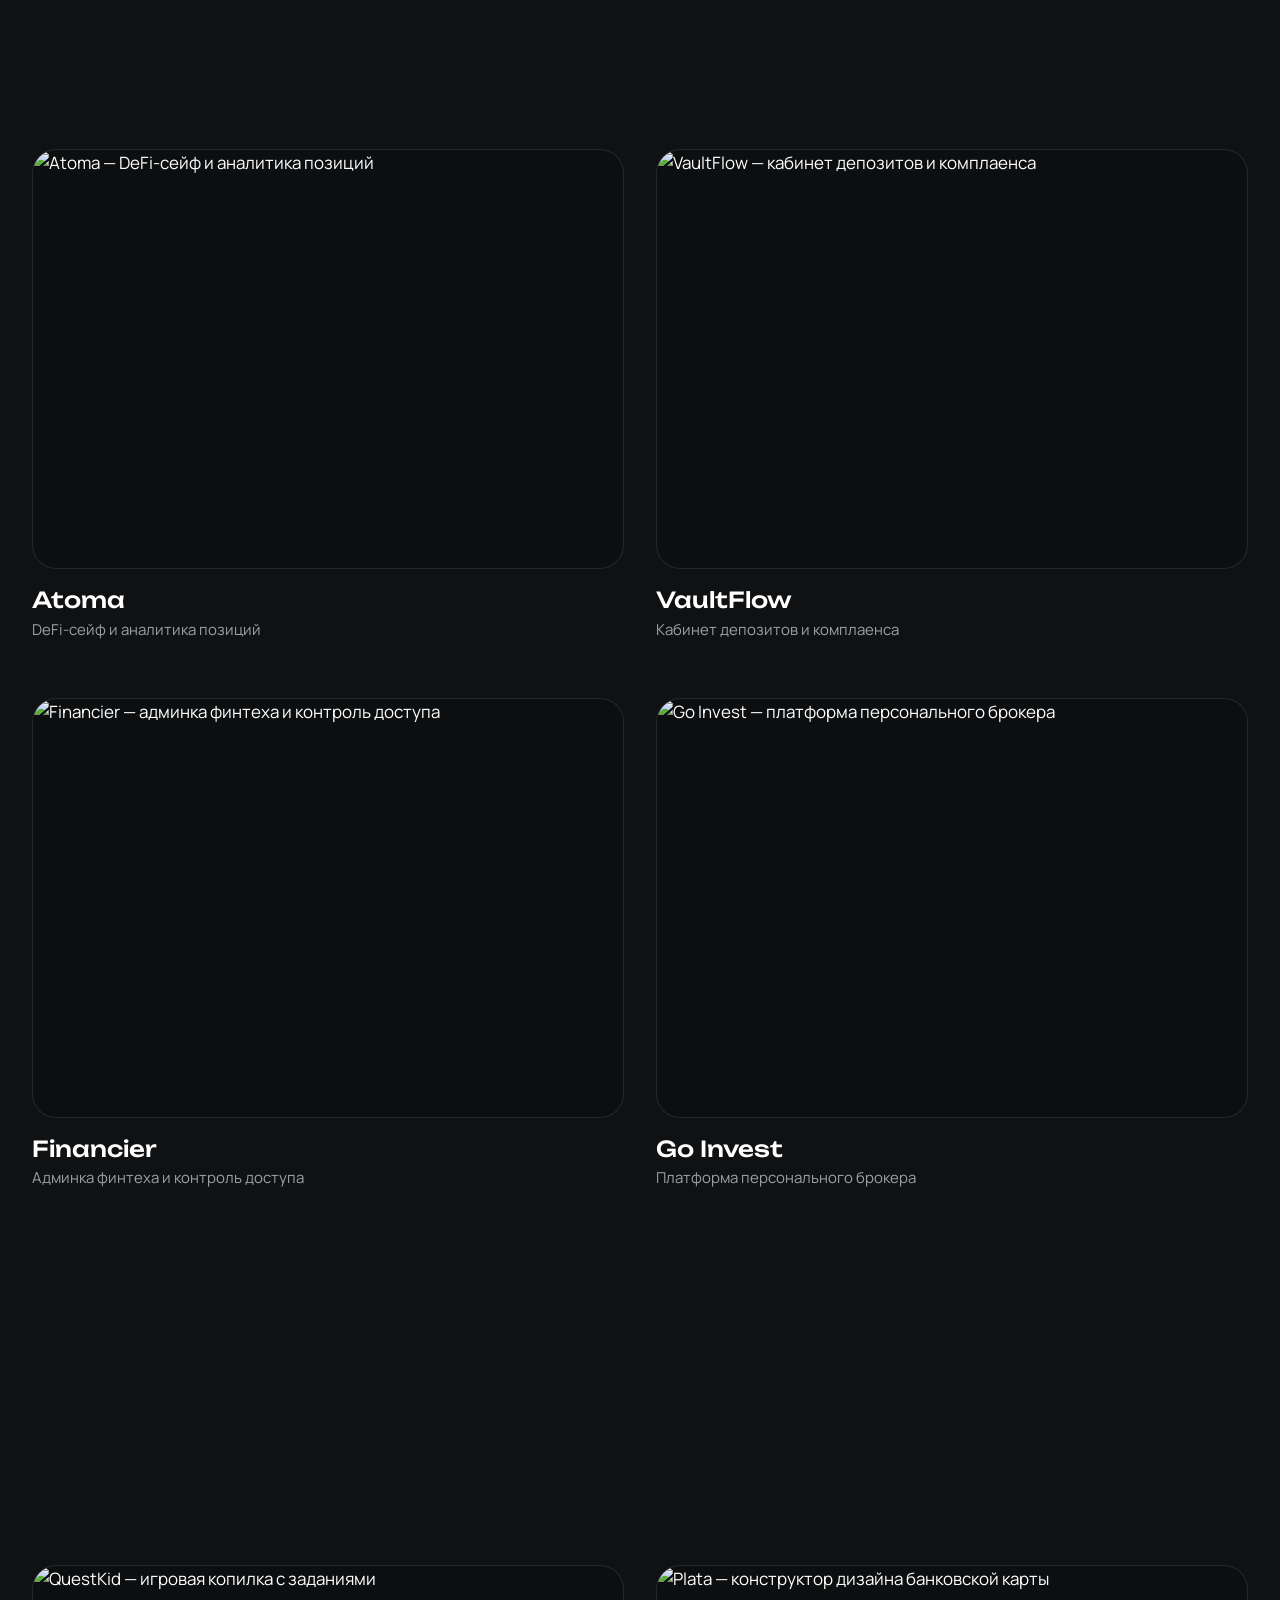
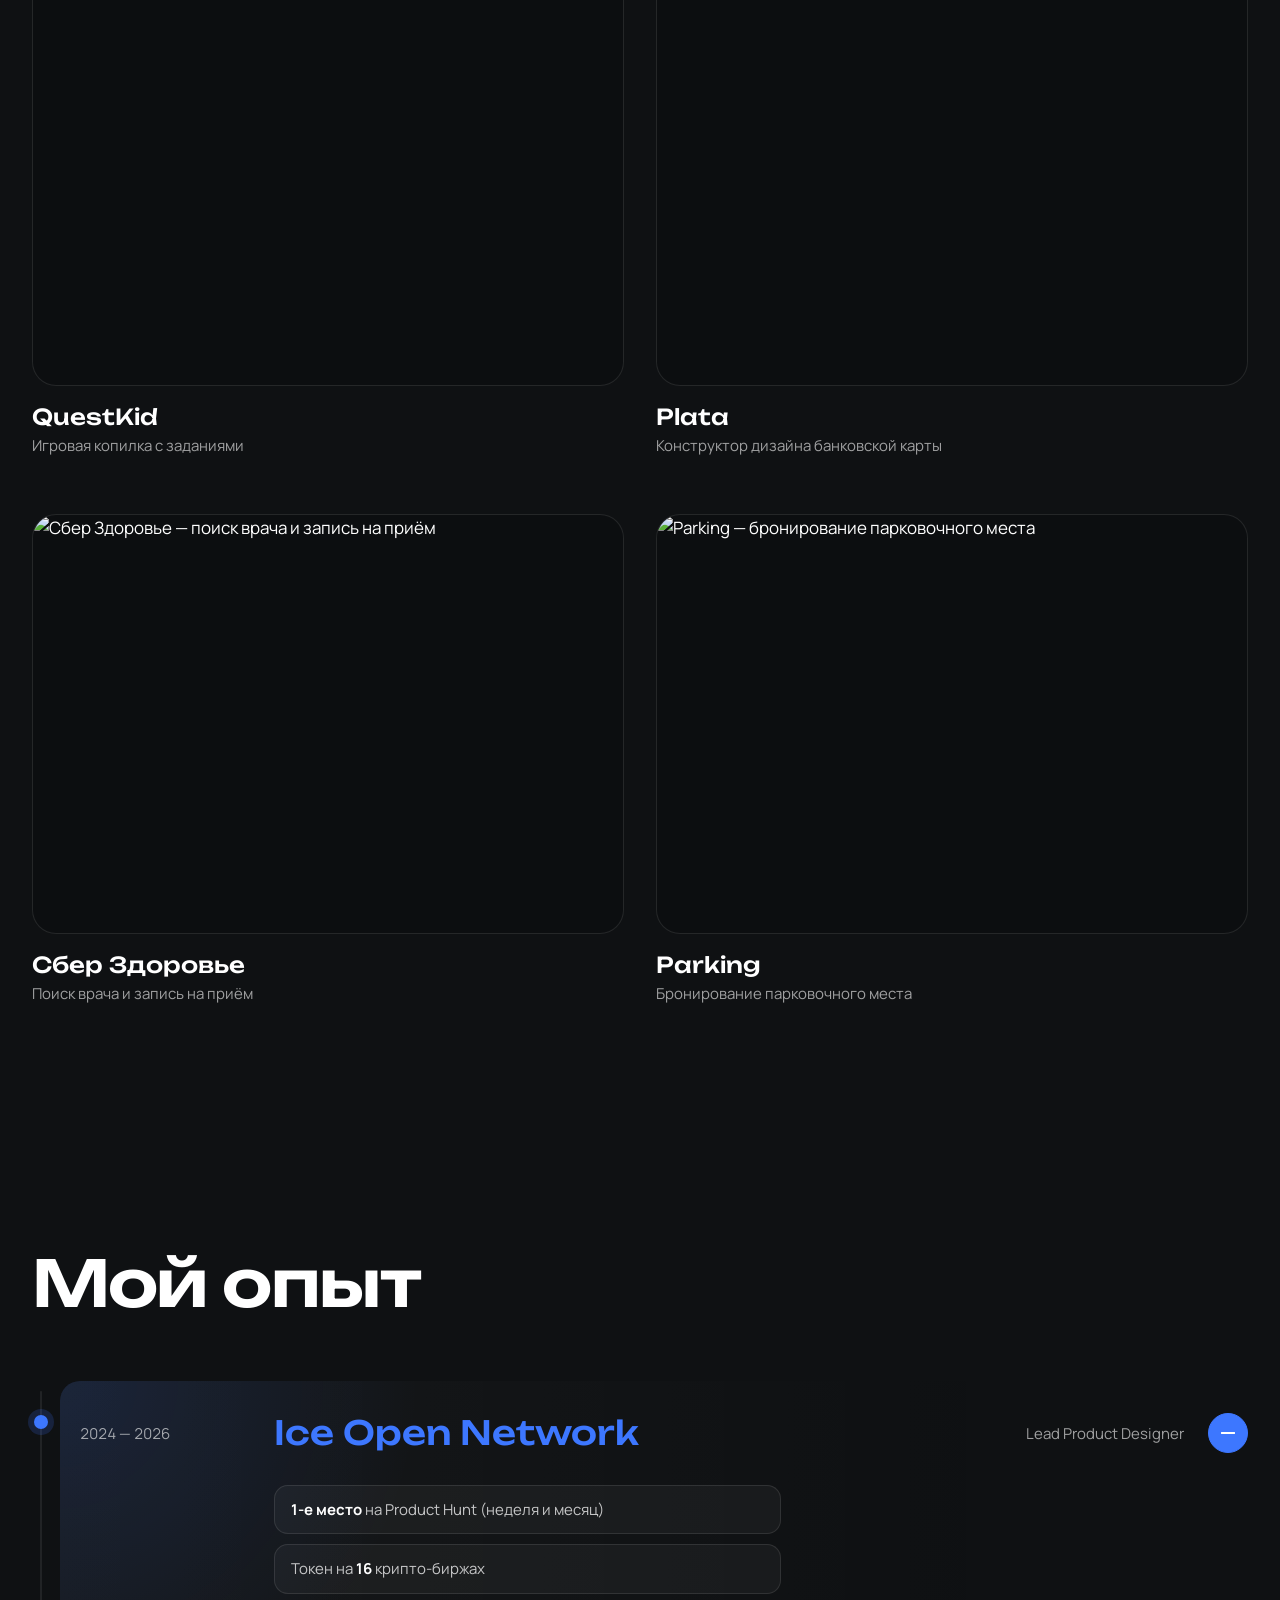
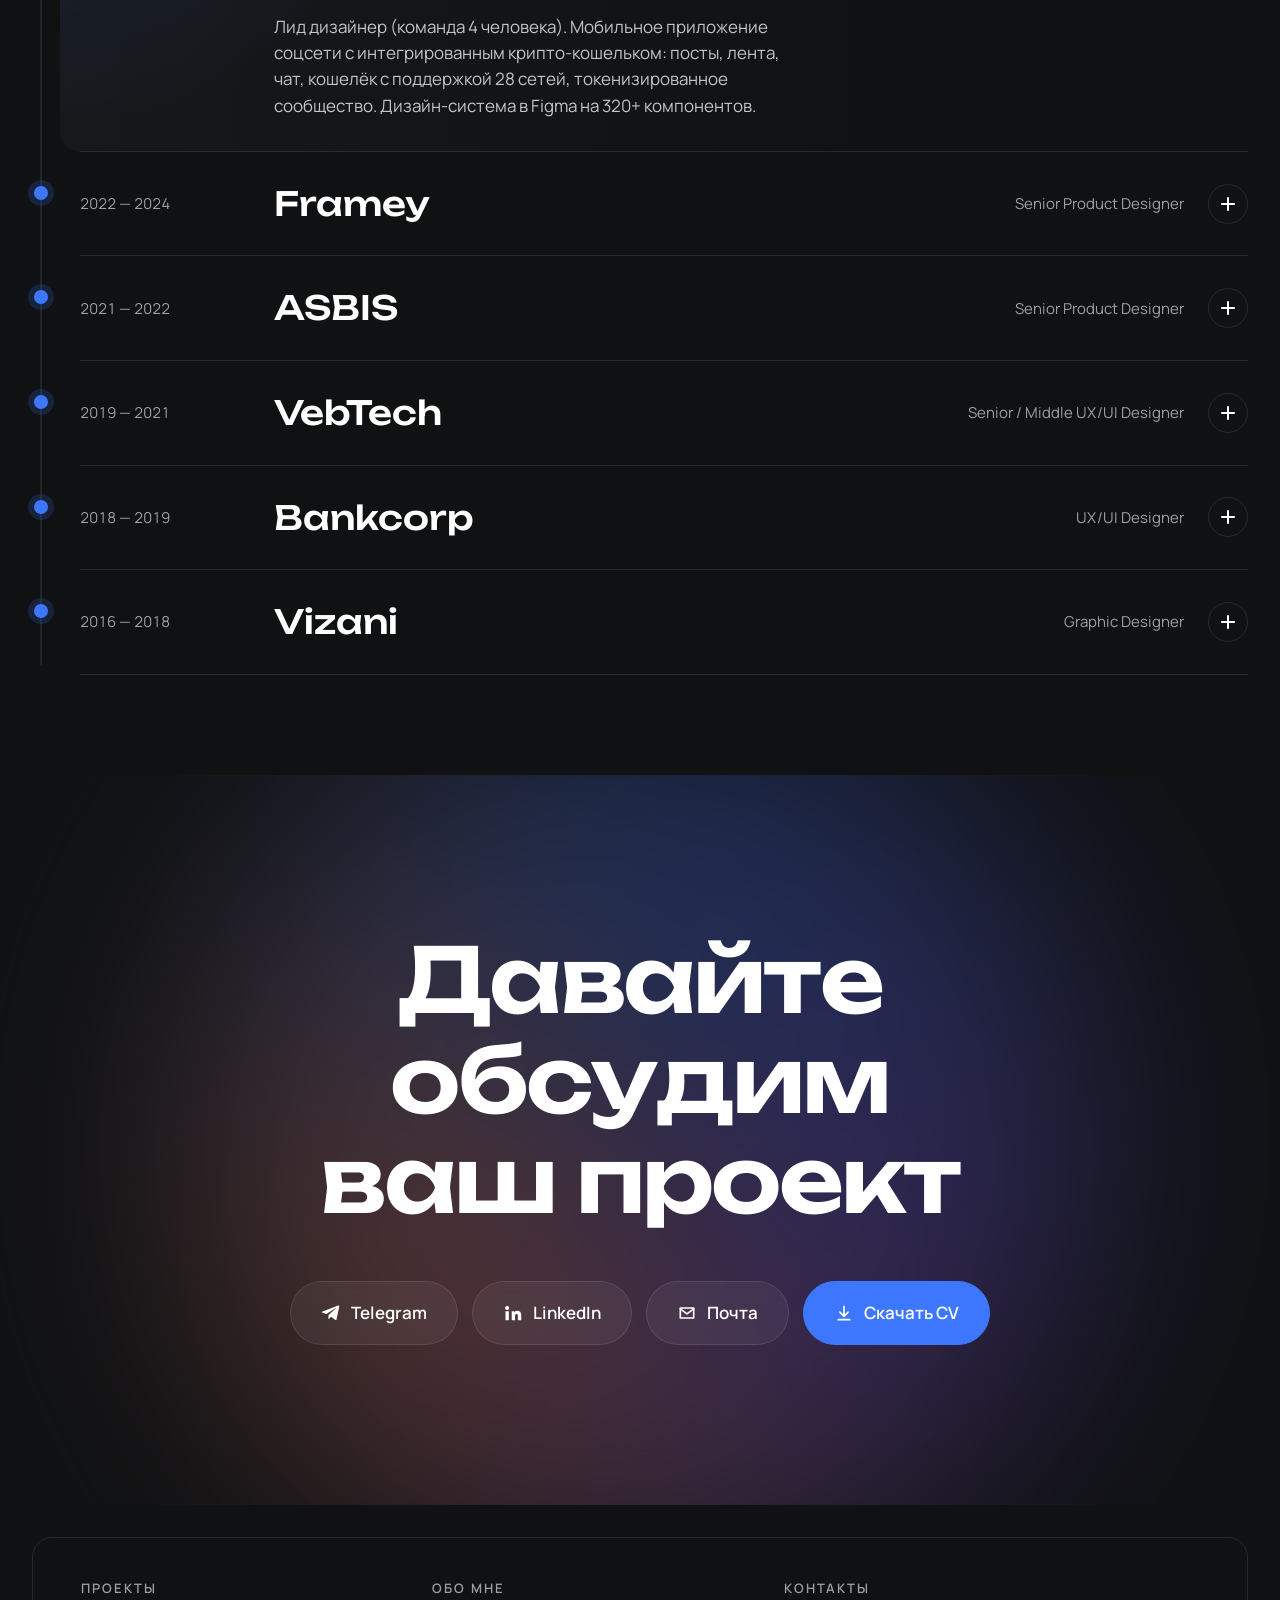
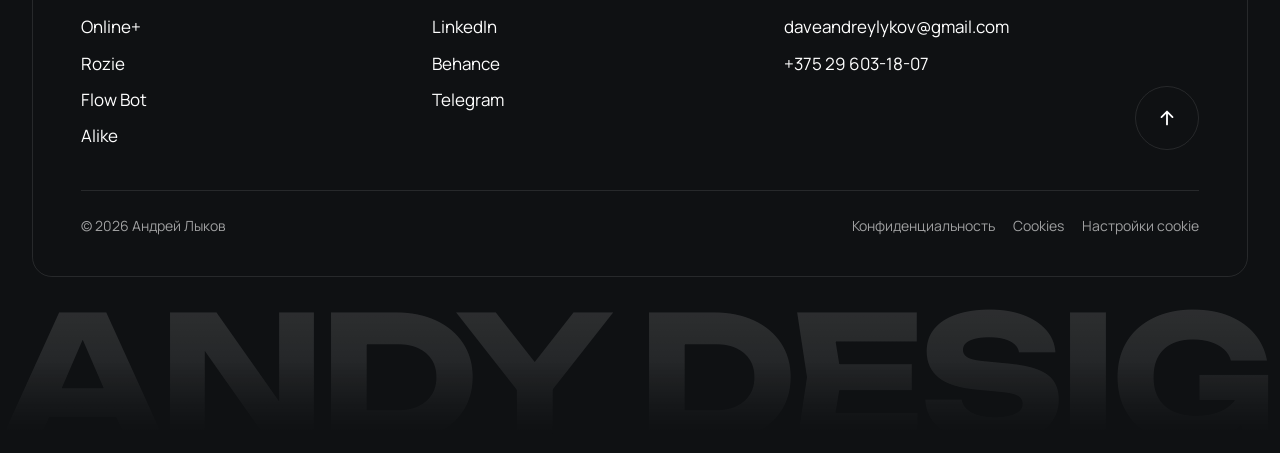
==== commit 174f94da: "Replace hero title hover gradient with Weight Wave font-weight effect Weight ripples across the name" ====
--- a/index.html
+++ b/index.html
@@ -27,7 +27,7 @@
   <link rel="icon" href="assets/img/favicon.png" type="image/png">
   <link rel="preconnect" href="https://fonts.googleapis.com">
   <link rel="preconnect" href="https://fonts.gstatic.com" crossorigin>
-  <link href="https://fonts.googleapis.com/css2?family=Manrope:wght@300;400;500;600;700;800&family=Unbounded:wght@400;500;600;700&display=swap" rel="stylesheet">
+  <link href="https://fonts.googleapis.com/css2?family=Manrope:wght@300;400;500;600;700;800&family=Unbounded:wght@200..900&display=swap" rel="stylesheet">
   <link rel="stylesheet" href="css/style.css">
 </head>
 <body>
--- a/css/style.css
+++ b/css/style.css
@@ -121,31 +121,6 @@
     -webkit-text-fill-color: inherit;
   }
 
-  /* Один градиент на обе строки имени: каждая буква — окно в заливку заголовка. */
-  .hero__title:hover .char {
-    transform: none;
-    background-image: linear-gradient(
-      90deg,
-      var(--accent) 0%,
-      var(--accent-2) 32%,
-      var(--warm) 64%,
-      var(--accent) 100%
-    );
-    background-size: calc(var(--hero-w, 100%) * 2) var(--hero-h, 100%);
-    background-position: var(--hero-x, 0) var(--hero-y, 0);
-    background-repeat: no-repeat;
-    -webkit-background-clip: text;
-    background-clip: text;
-    color: transparent;
-    -webkit-text-fill-color: transparent;
-    animation: heroTitleGrad 5s linear infinite;
-  }
-}
-
-@keyframes heroTitleGrad {
-  to {
-    background-position: calc(var(--hero-x, 0px) - var(--hero-w, 0px)) var(--hero-y, 0px);
-  }
 }
 
 /* ---------- Grain + progress ---------- */
@@ -575,8 +550,10 @@
 .hero__title .char {
   transform: none;
   opacity: 0;
+  font-variation-settings: 'wght' 600;
   transition: opacity 0.9s var(--ease-out);
   transition-delay: calc(var(--ci) * 0.04s + var(--base, 0s));
+  will-change: font-variation-settings;
 }
 .is-ready .hero__title .char { opacity: 1; }
 
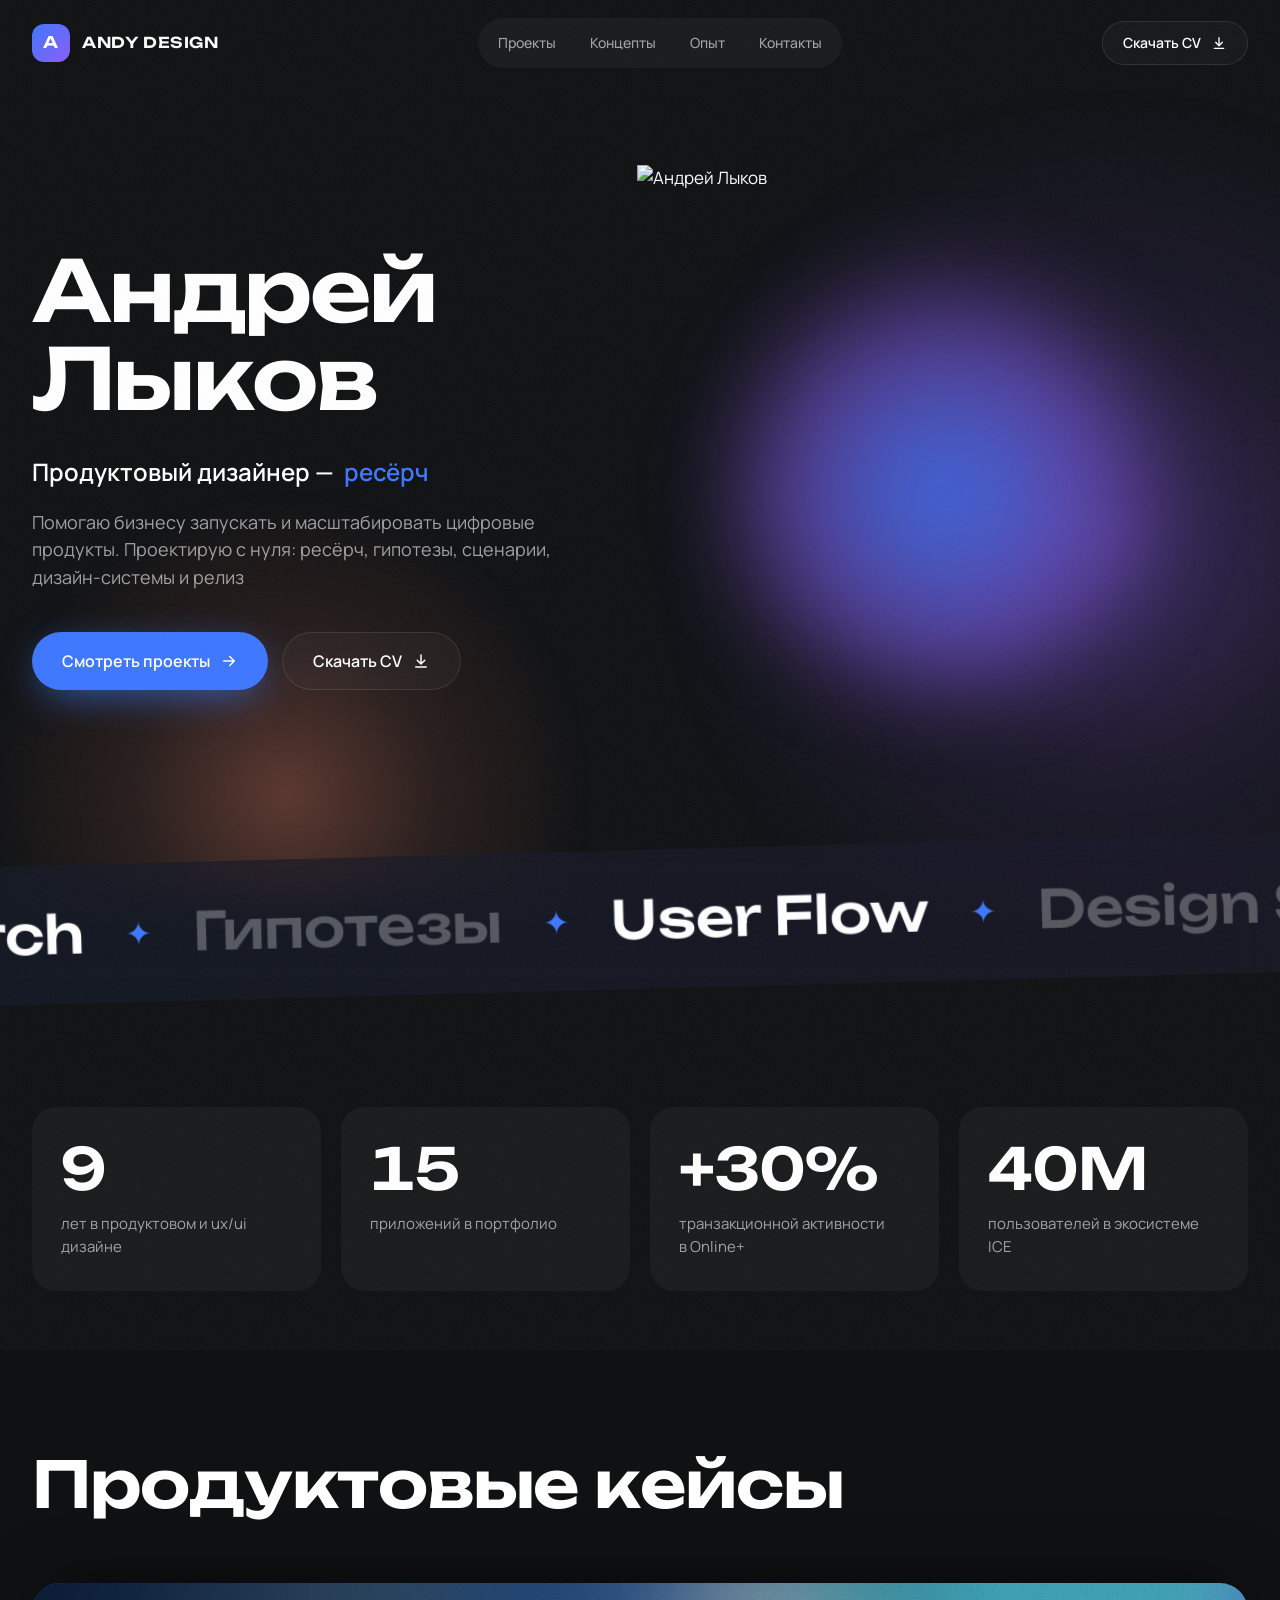
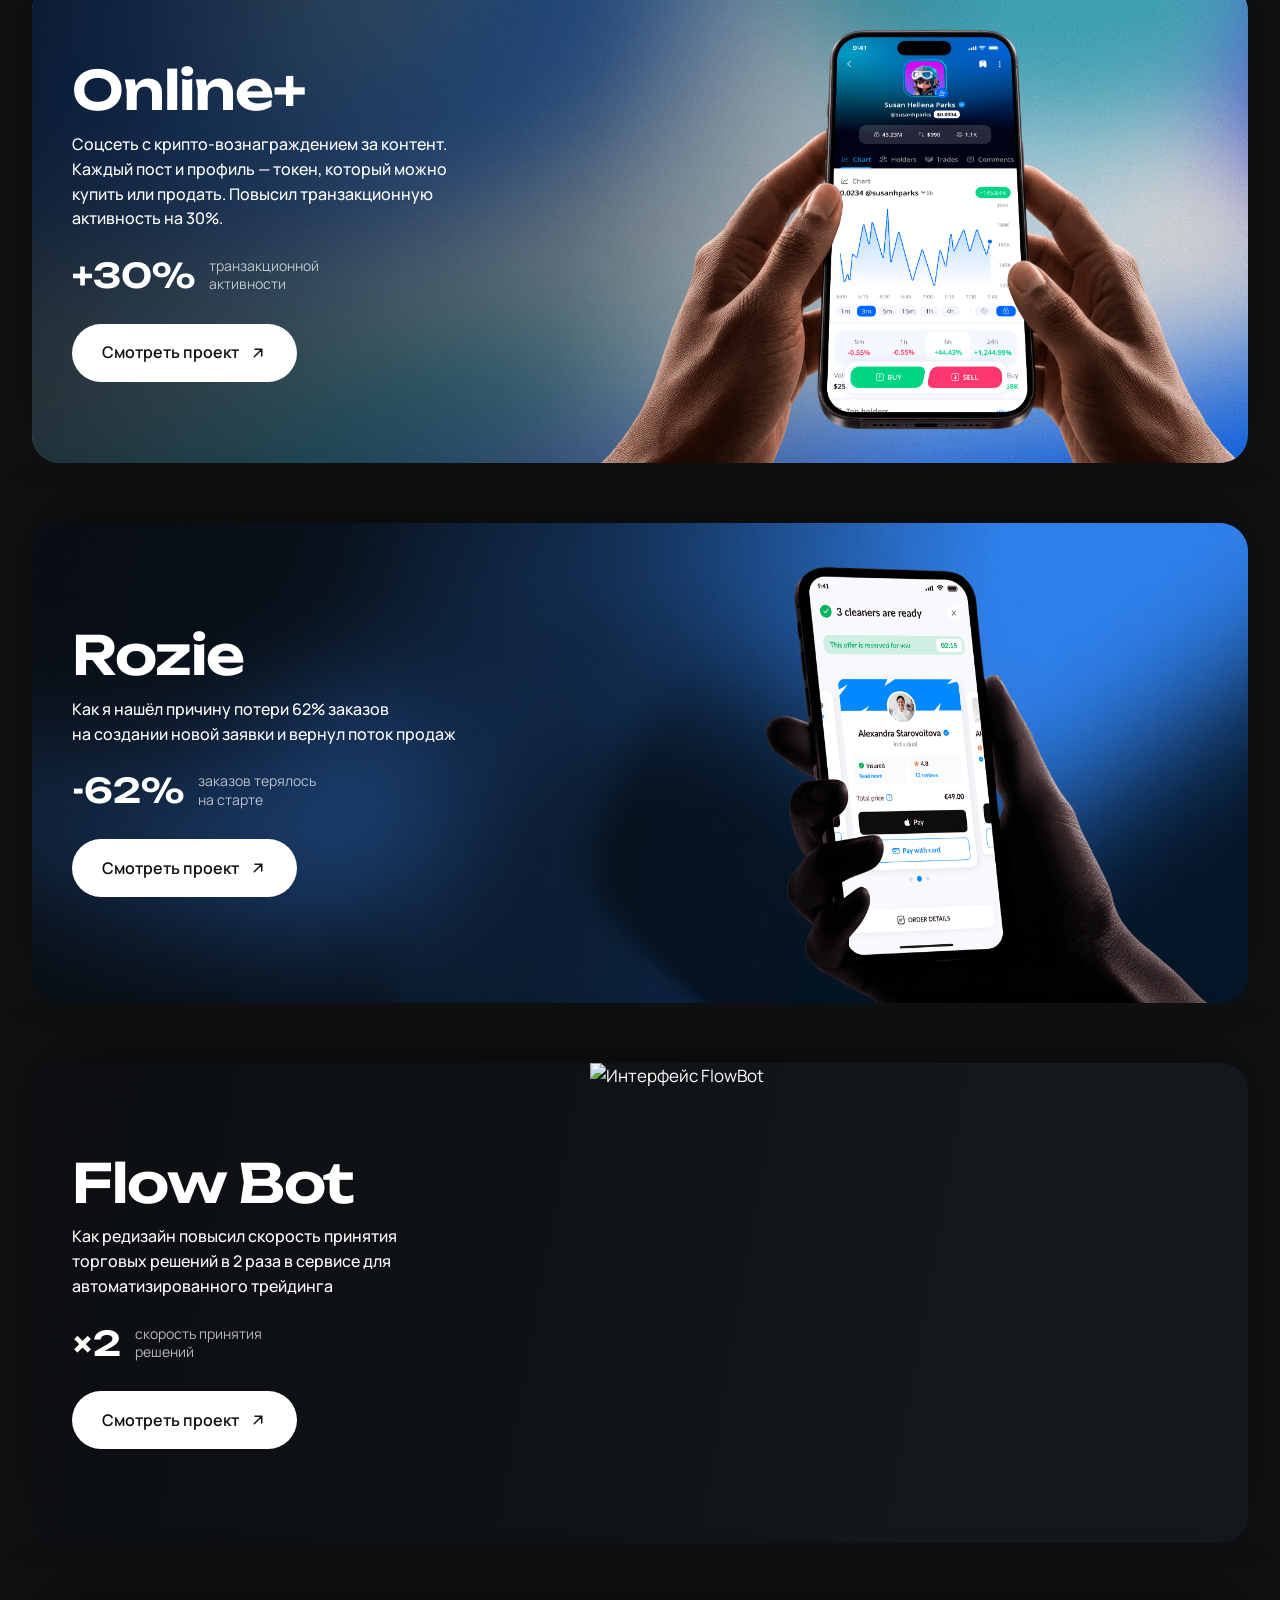
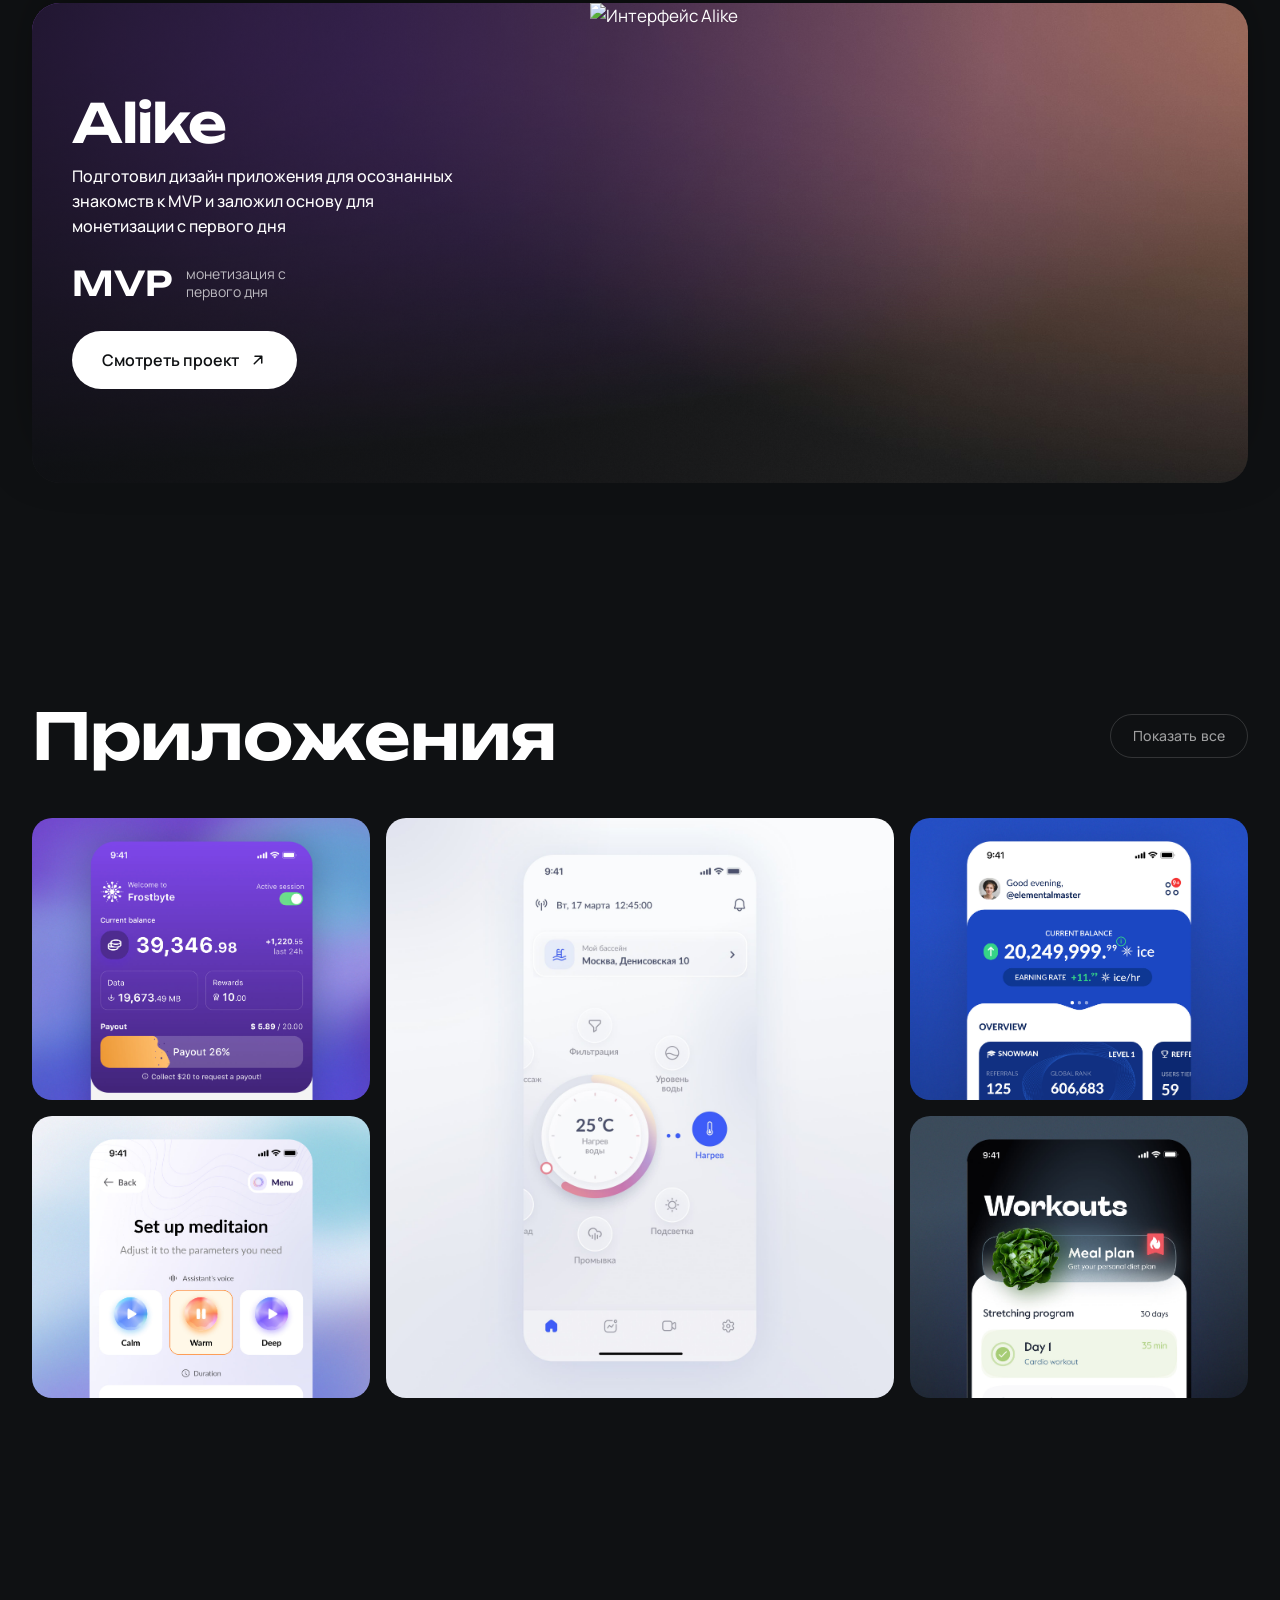
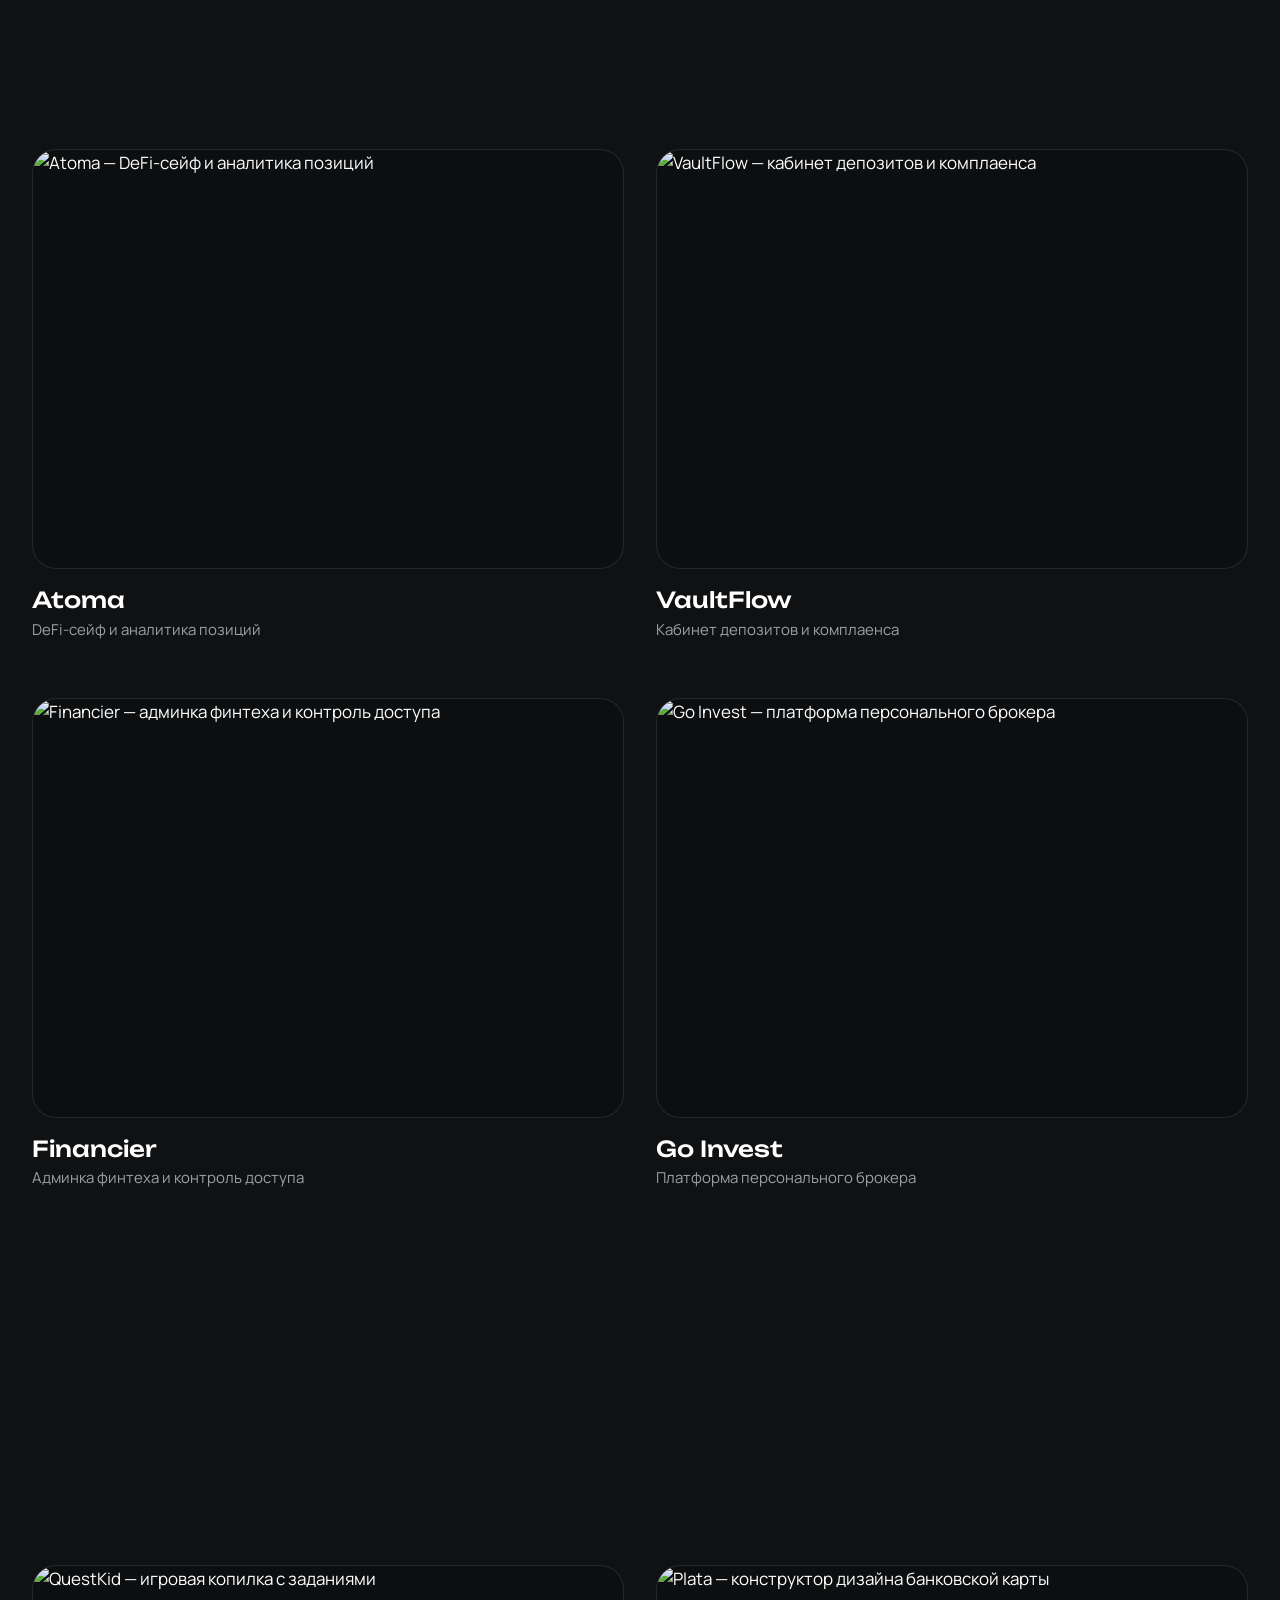
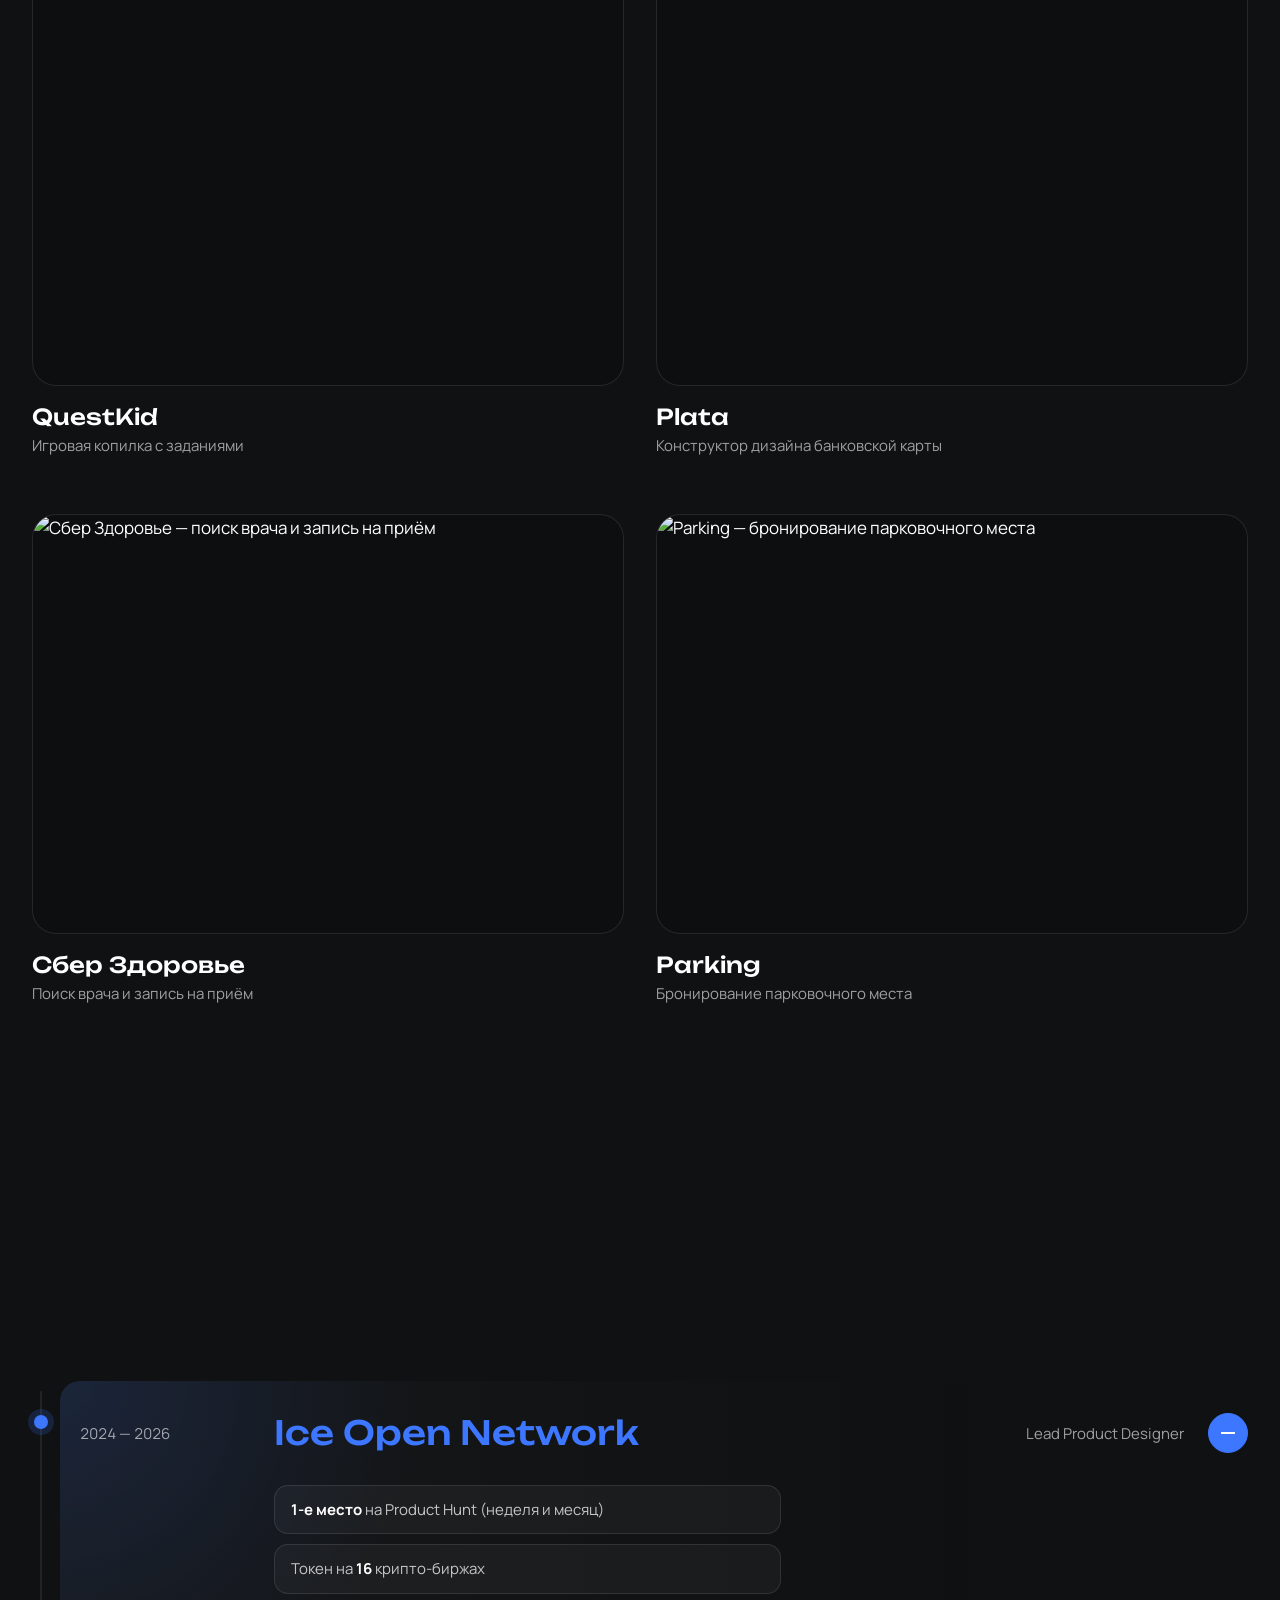
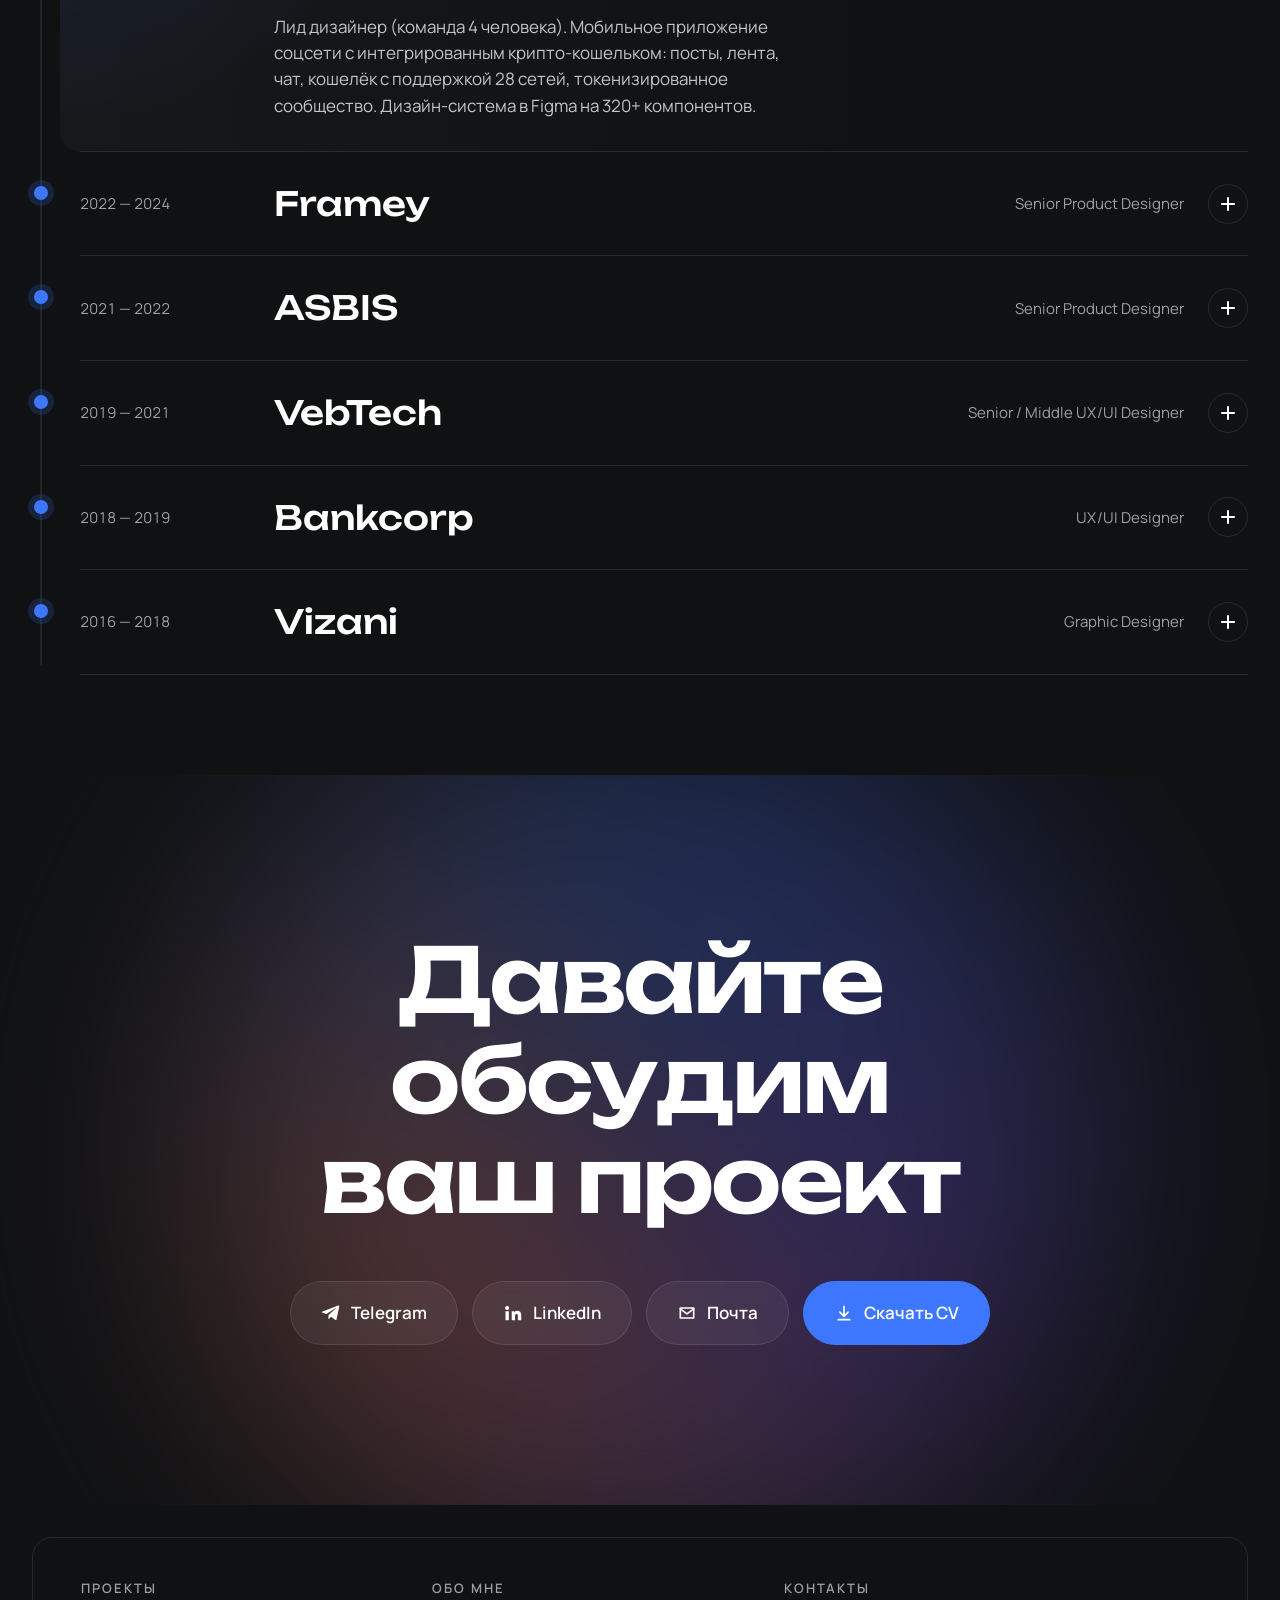
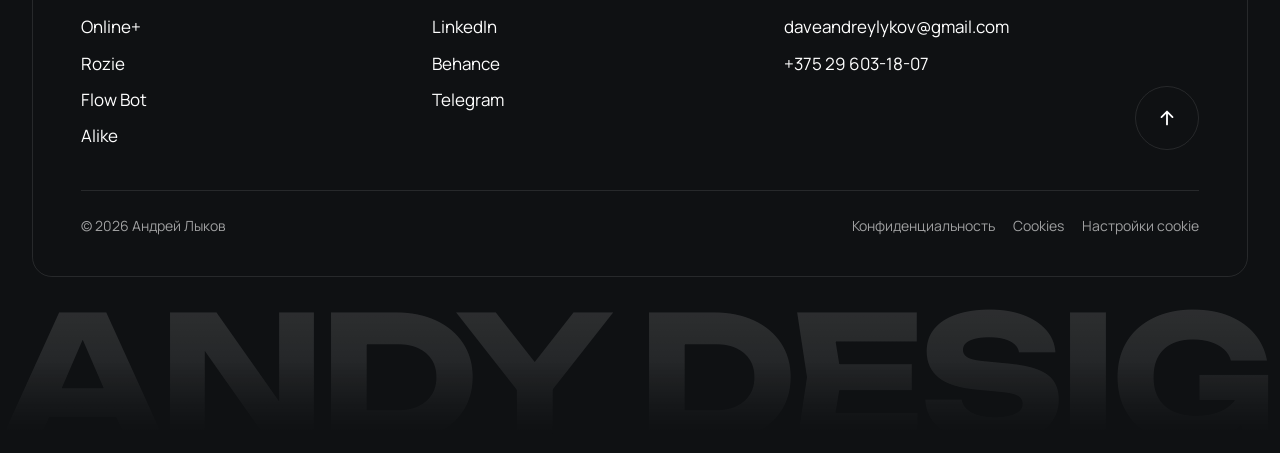
==== commit a59a01ef: "Weight Wave на всех заголовках Единый hero-эффект (волна веса букв за курсором) для section-title, c" ====
--- a/index.html
+++ b/index.html
@@ -572,5 +572,6 @@
   <script src="js/cookies.js" defer></script>
   <script src="js/cv.js" defer></script>
   <script src="js/main.js" defer></script>
+  <script src="js/wave.js" defer></script>
 </body>
 </html>
--- a/css/style.css
+++ b/css/style.css
@@ -64,10 +64,6 @@
   color: inherit;
 }
 
-@keyframes gradientShift {
-  to { background-position: 200% center; }
-}
-
 /* Крупные заголовки: чисто белые, переливающийся градиент только при ховере.
    Градиент вешаем на сам заголовок (как у «Концепты»), а не на каждую букву —
    иначе split-символы получают свой градиент и перелив ломается. */
@@ -91,37 +87,9 @@
   background: none;
 }
 
-@media (hover: hover) and (pointer: fine) {
-  .section-title:hover,
-  .case-hero__title:hover,
-  .e404__title:hover {
-    background-image: linear-gradient(
-      90deg,
-      var(--accent) 0%,
-      var(--accent-2) 32%,
-      var(--warm) 64%,
-      var(--accent) 100%
-    );
-    background-size: 200% auto;
-    -webkit-background-clip: text;
-    background-clip: text;
-    color: transparent;
-    -webkit-text-fill-color: transparent;
-    animation: gradientShift 5s linear infinite;
-  }
-
-  /* inline-block у .char ломает background-clip родителя — на ховере
-     собираем буквы обратно в текст, чтобы перелив шёл по всему имени */
-  .case-hero__title:hover .word,
-  .case-hero__title:hover .char {
-    display: inline;
-    transform: none;
-    background: none;
-    color: inherit;
-    -webkit-text-fill-color: inherit;
-  }
-
-}
+/* Эффект заголовков — единый «Weight Wave» (волна веса букв за курсором),
+   реализован в js/wave.js. Прежний градиентный перелив по ховеру убран,
+   чтобы все заголовки вели себя как имя «Андрей Лыков». */
 
 /* ---------- Grain + progress ---------- */
 .grain {
@@ -557,6 +525,15 @@
 }
 .is-ready .hero__title .char { opacity: 1; }
 
+/* Заголовки, которые сплитятся «на месте» (wave.js): буквы видимы сразу,
+   появление секции — через родительский [data-reveal]; базовый .char имеет
+   transform: translateY(110%) для слайд-эффекта — здесь его гасим. */
+.section-title .char,
+.e404__title .char {
+  transform: none;
+  font-variation-settings: 'wght' 600;
+}
+
 .hero__role {
   display: flex;
   flex-wrap: wrap;
@@ -567,27 +544,27 @@
   margin-bottom: 18px;
 }
 
+/* Scramble Text: роль «декодируется» по буквам. Непосевшие буквы приглушены,
+   посевшие — полный акцент. Моноширинный запас (min-width) задаёт JS. */
 .hero__rotator {
-  position: relative;
   display: inline-block;
-  height: 1.4em;
-  overflow: hidden;
-  min-width: 10ch;
+  white-space: pre;
+  letter-spacing: -0.01em;
   color: var(--accent);
 }
 
-.hero__rotator span {
-  position: absolute;
-  left: 0;
-  top: 0;
-  white-space: nowrap;
-  transform: translateY(100%);
-  opacity: 0;
-  transition: transform 0.6s var(--ease-out), opacity 0.6s;
-}
-
-.hero__rotator span.is-active { transform: none; opacity: 1; }
-.hero__rotator span.is-out { transform: translateY(-100%); opacity: 0; }
+.hero__rotator .c { color: color-mix(in srgb, var(--accent) 42%, transparent); }
+.hero__rotator .c.ok { color: var(--accent); }
+
+.hero__rotator .caret {
+  display: inline-block;
+  width: 0.5em;
+  height: 1.05em;
+  margin-left: 0.06em;
+  vertical-align: -0.16em;
+  background: var(--accent);
+  border-radius: 2px;
+}
 
 .hero__text {
   max-width: 520px;
@@ -1639,32 +1616,8 @@
   transition-delay: 0s;
 }
 
-@media (hover: hover) and (pointer: fine) {
-  .contact__title:hover .char {
-    background-image: linear-gradient(
-      90deg,
-      var(--accent) 0%,
-      var(--accent-2) 32%,
-      var(--warm) 64%,
-      var(--accent) 100%
-    );
-    background-size: var(--flow-size, 200%) 100%;
-    background-position: var(--flow-pos, 0%) 0;
-    -webkit-background-clip: text;
-    background-clip: text;
-    color: transparent;
-    -webkit-text-fill-color: transparent;
-    animation: contactFlow 5s linear infinite;
-  }
-
-  .contact__title .char.is-in:hover {
-    transform: translateY(-8%);
-  }
-}
-
-@keyframes contactFlow {
-  to { background-position: calc(var(--flow-pos, 0%) + 200%) 0; }
-}
+/* Эффект контактного заголовка — общий «Weight Wave» (js/wave.js);
+   прежний градиентный перелив по ховеру убран для единообразия. */
 
 .contact__links {
   display: flex;
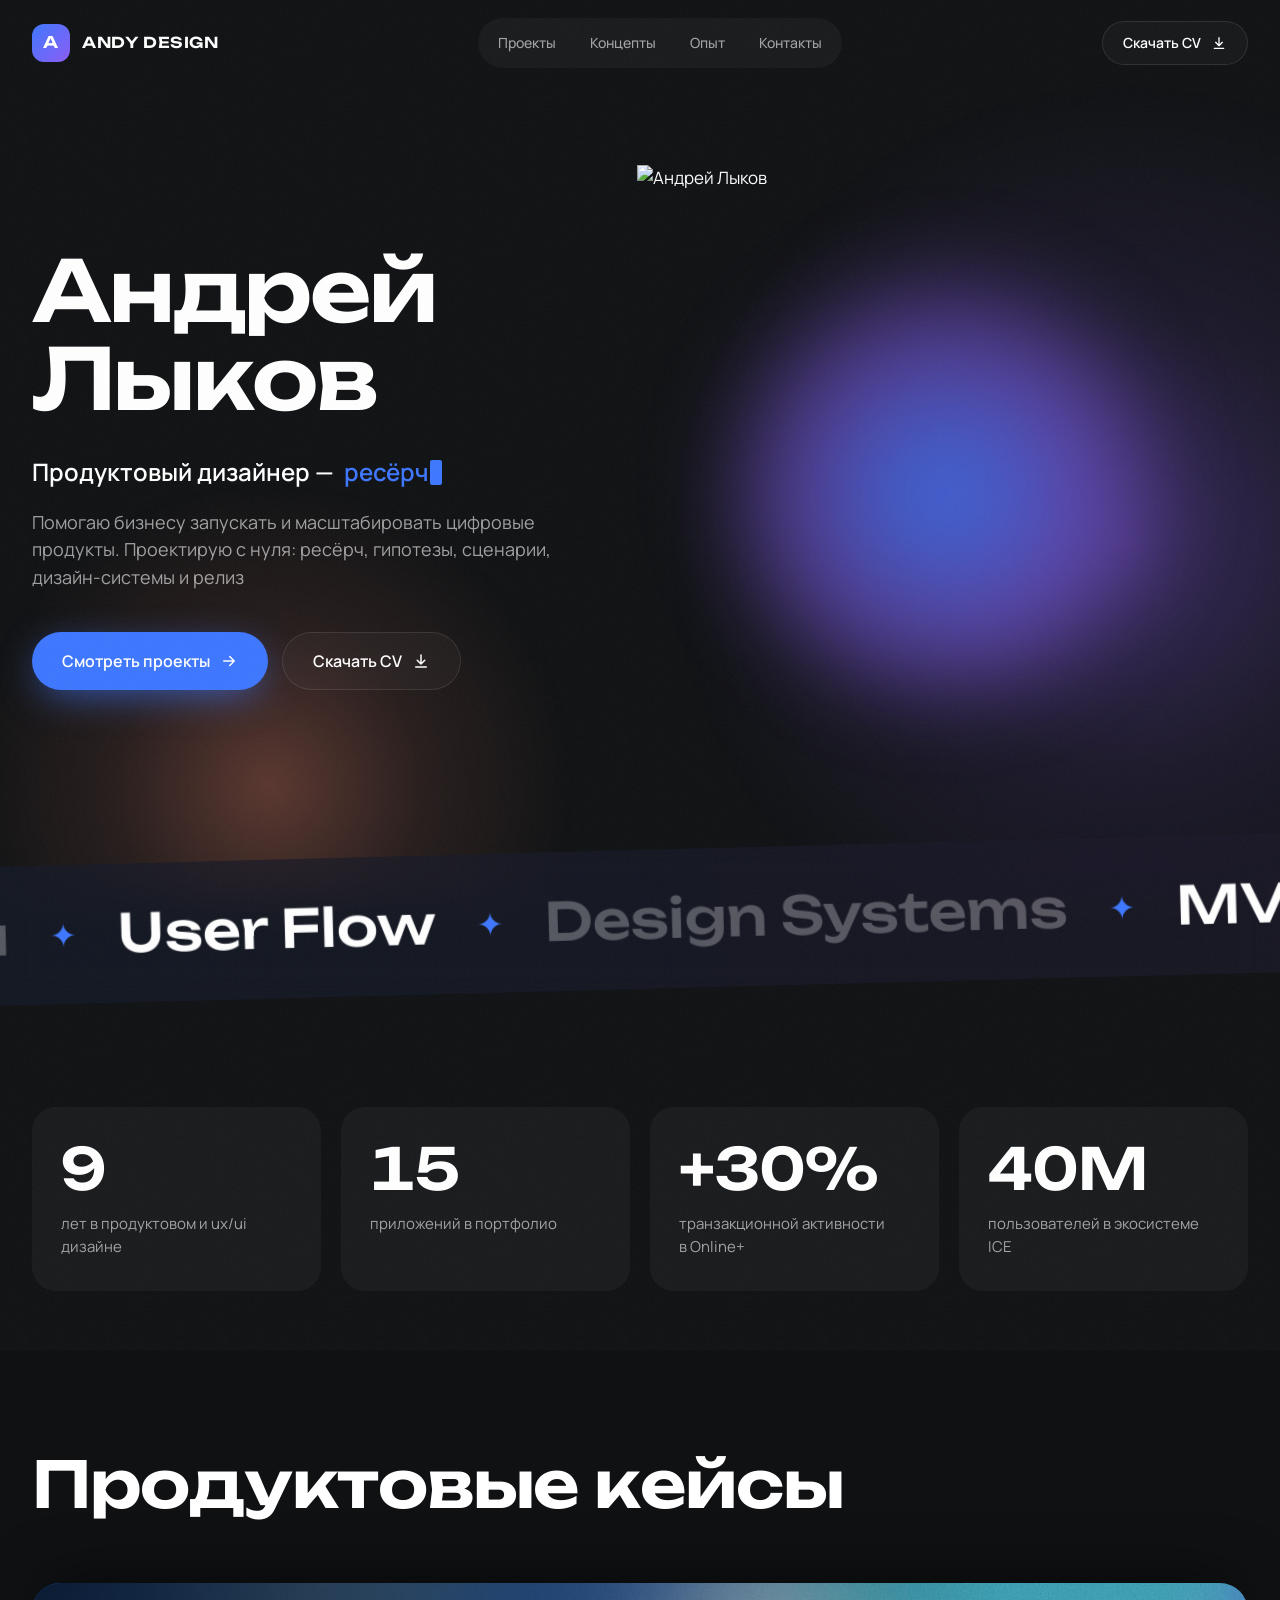
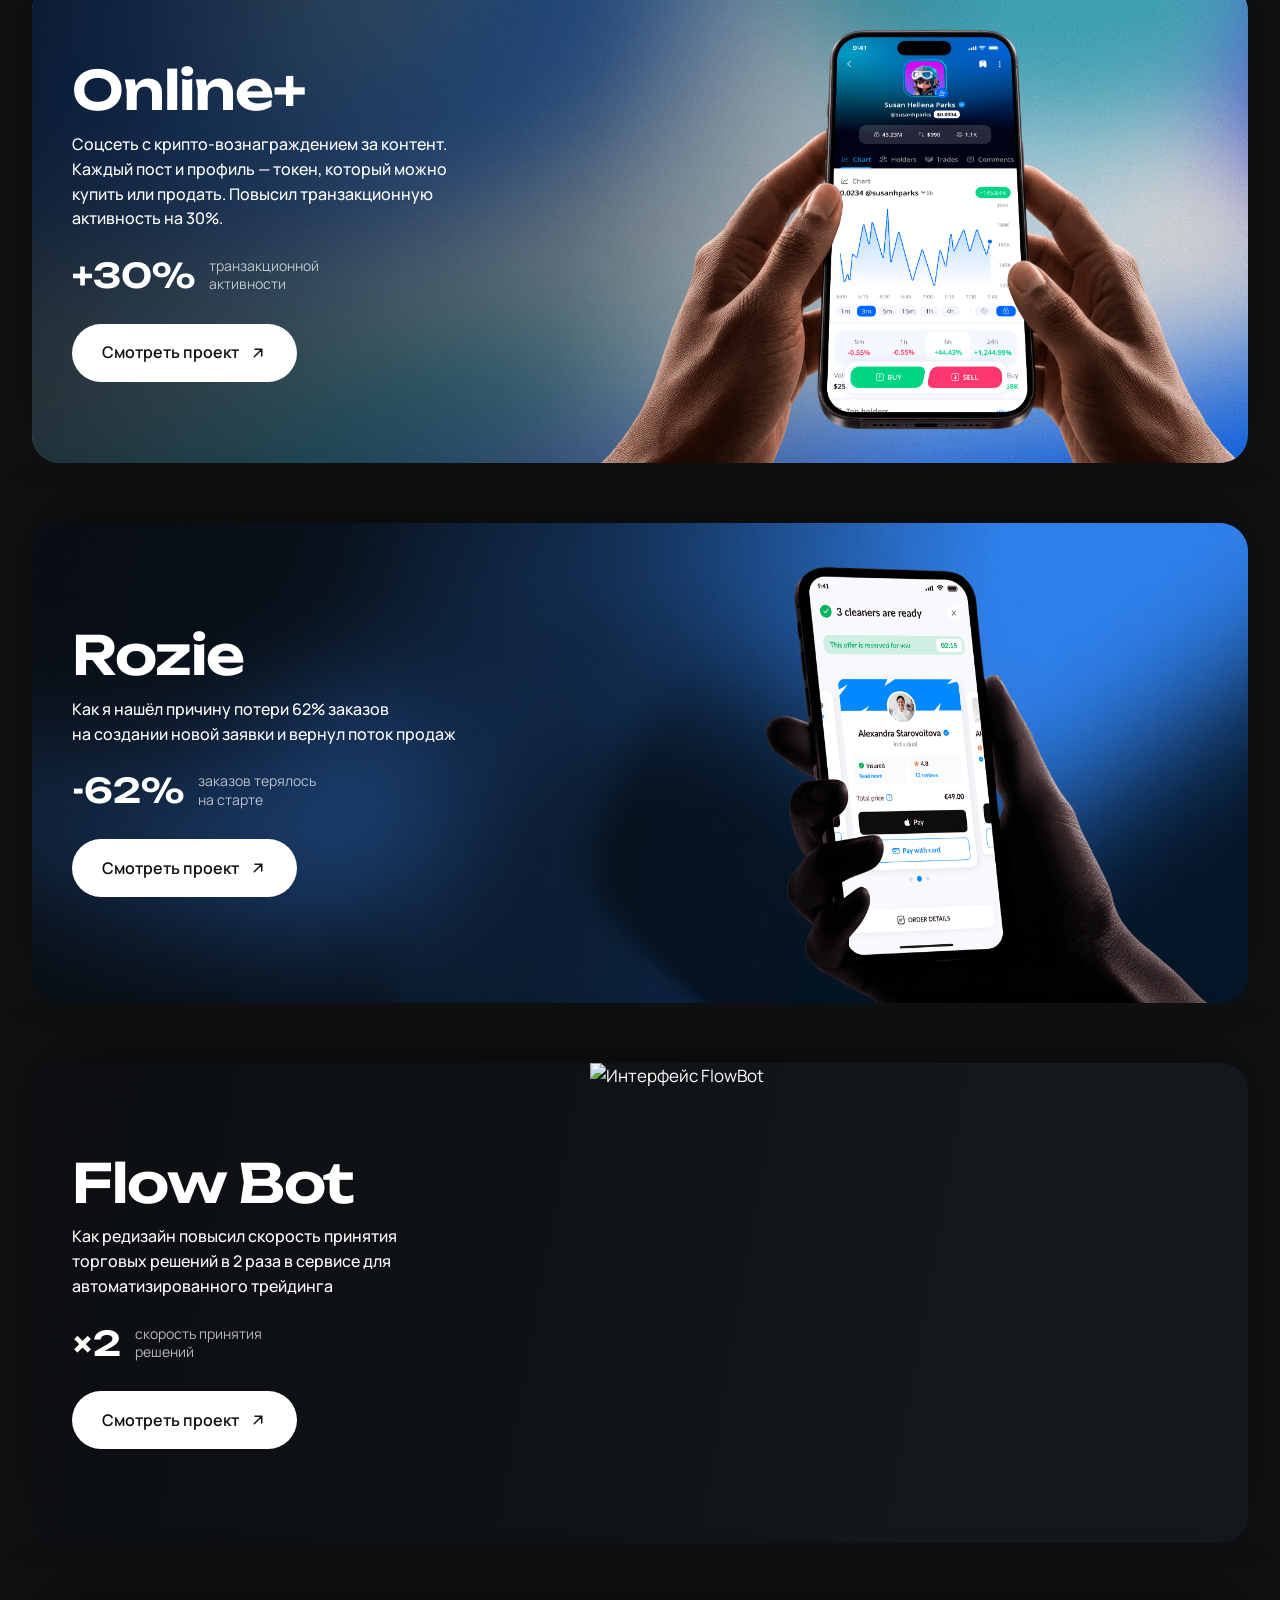
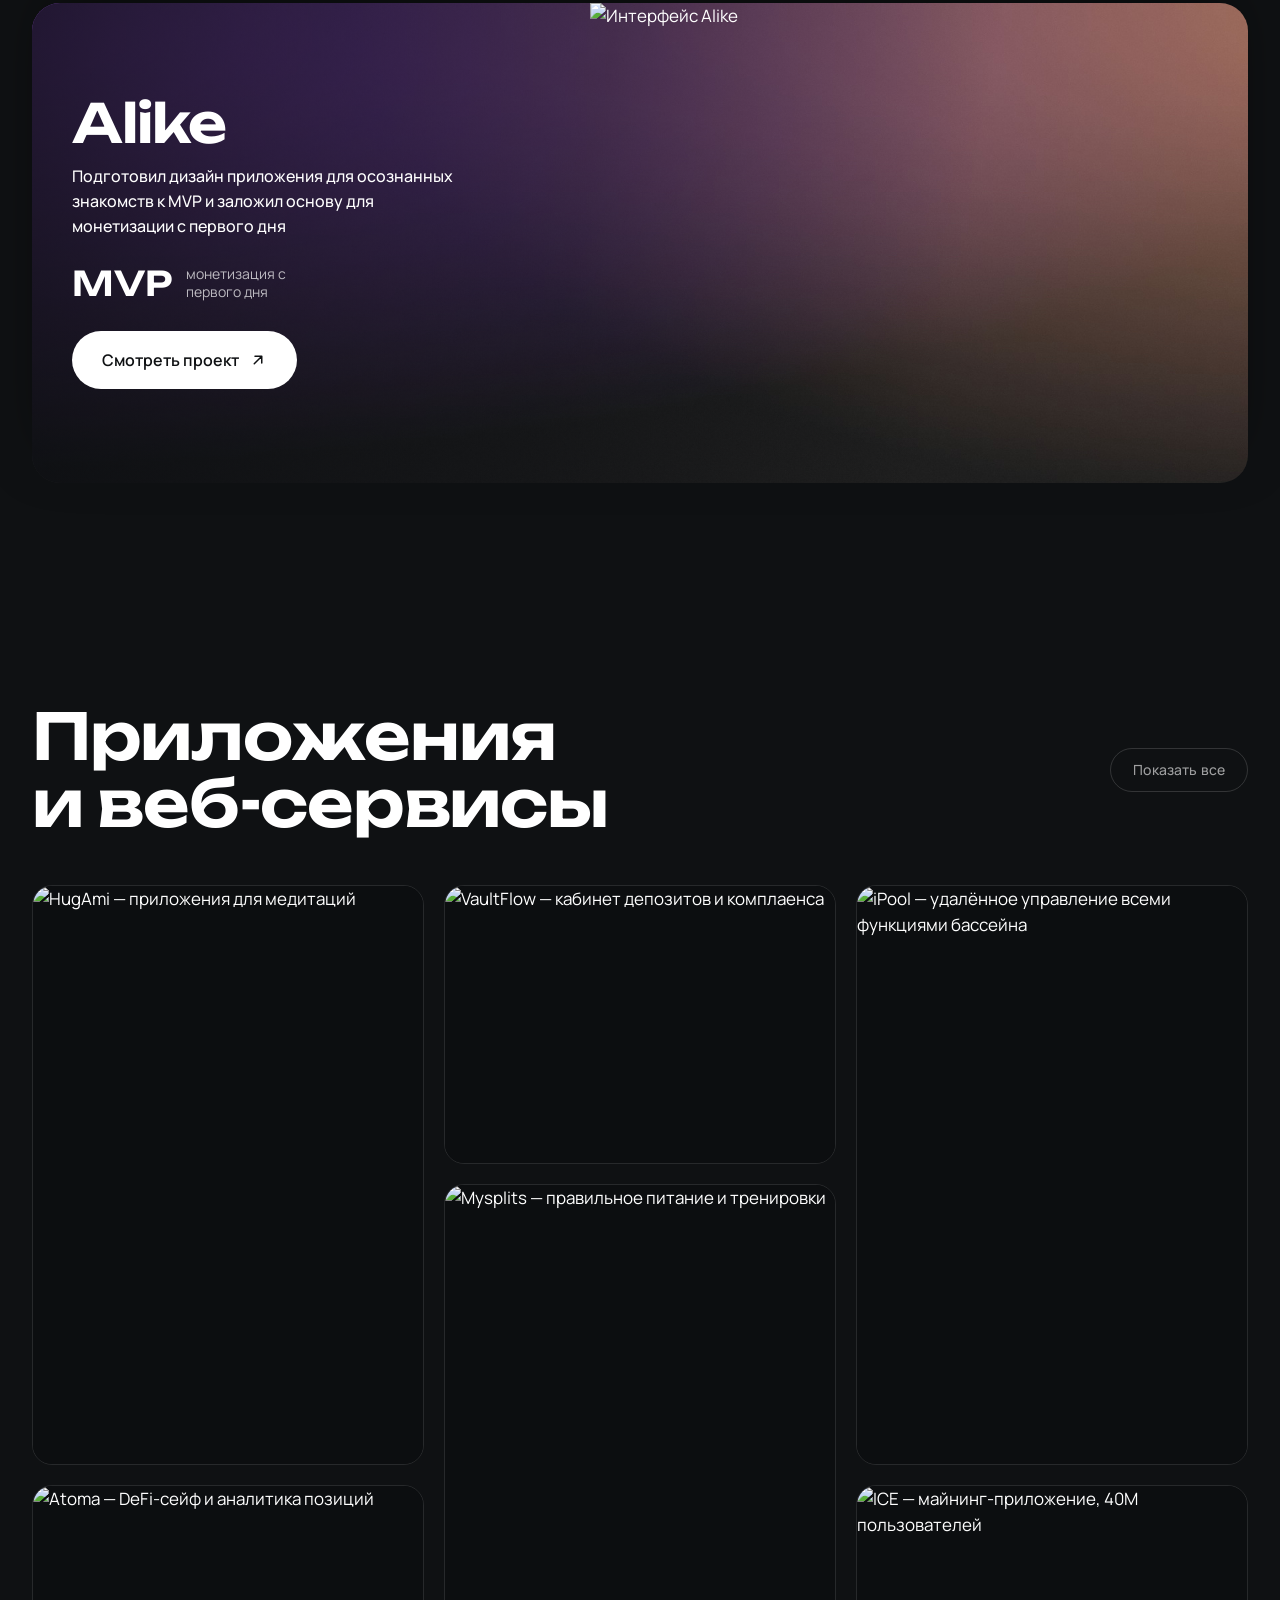
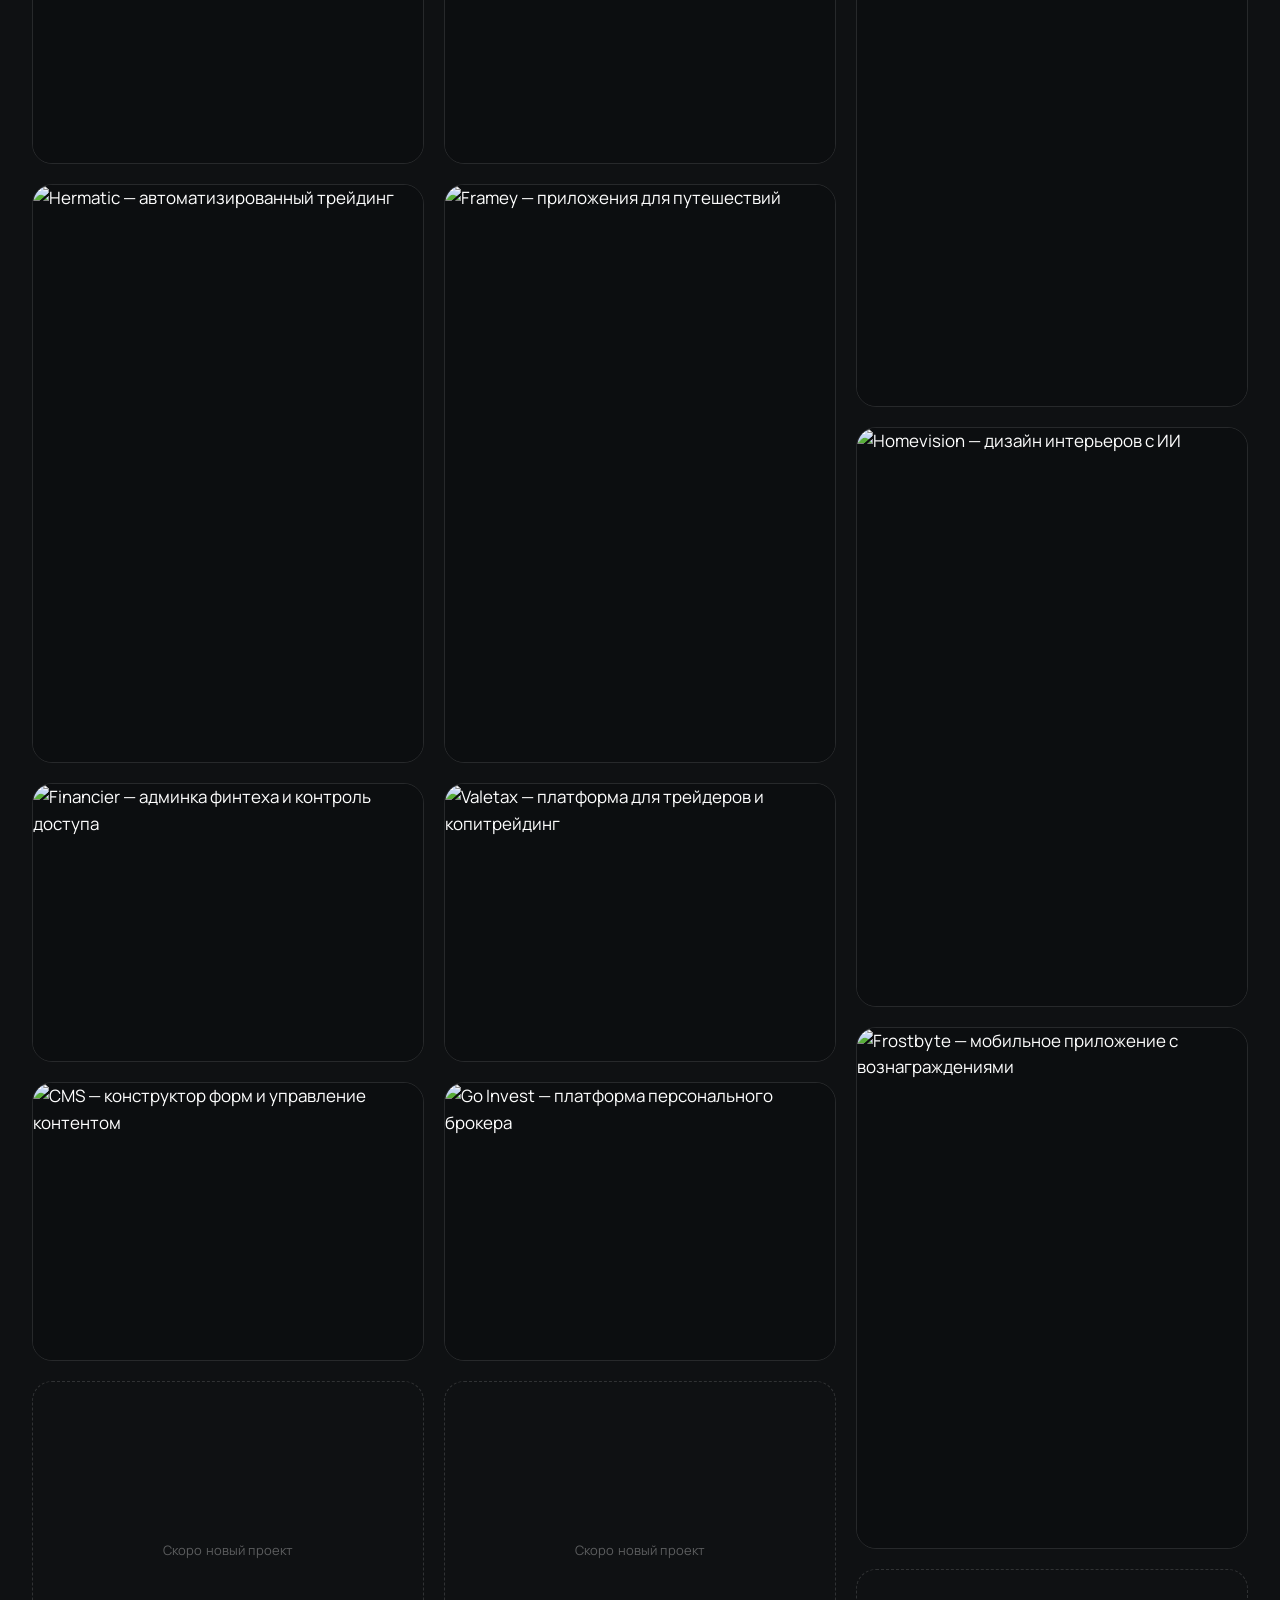
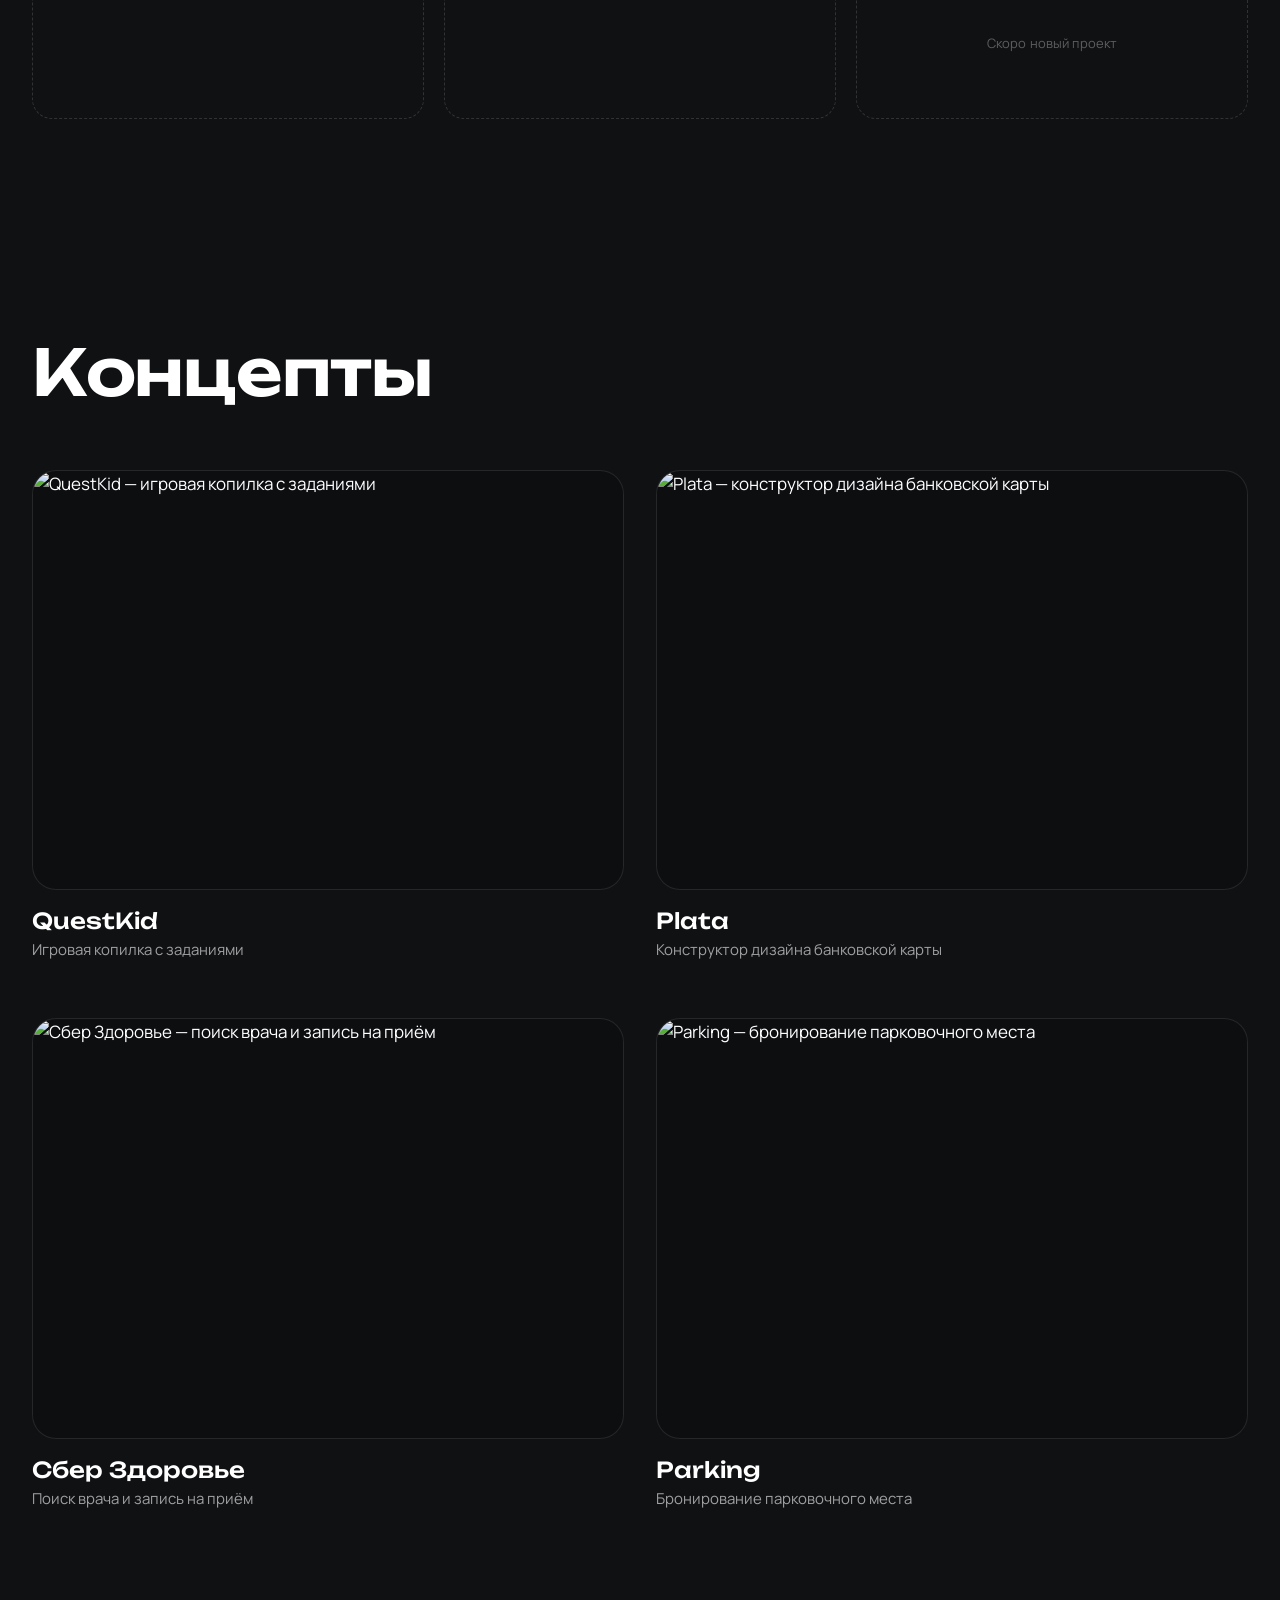
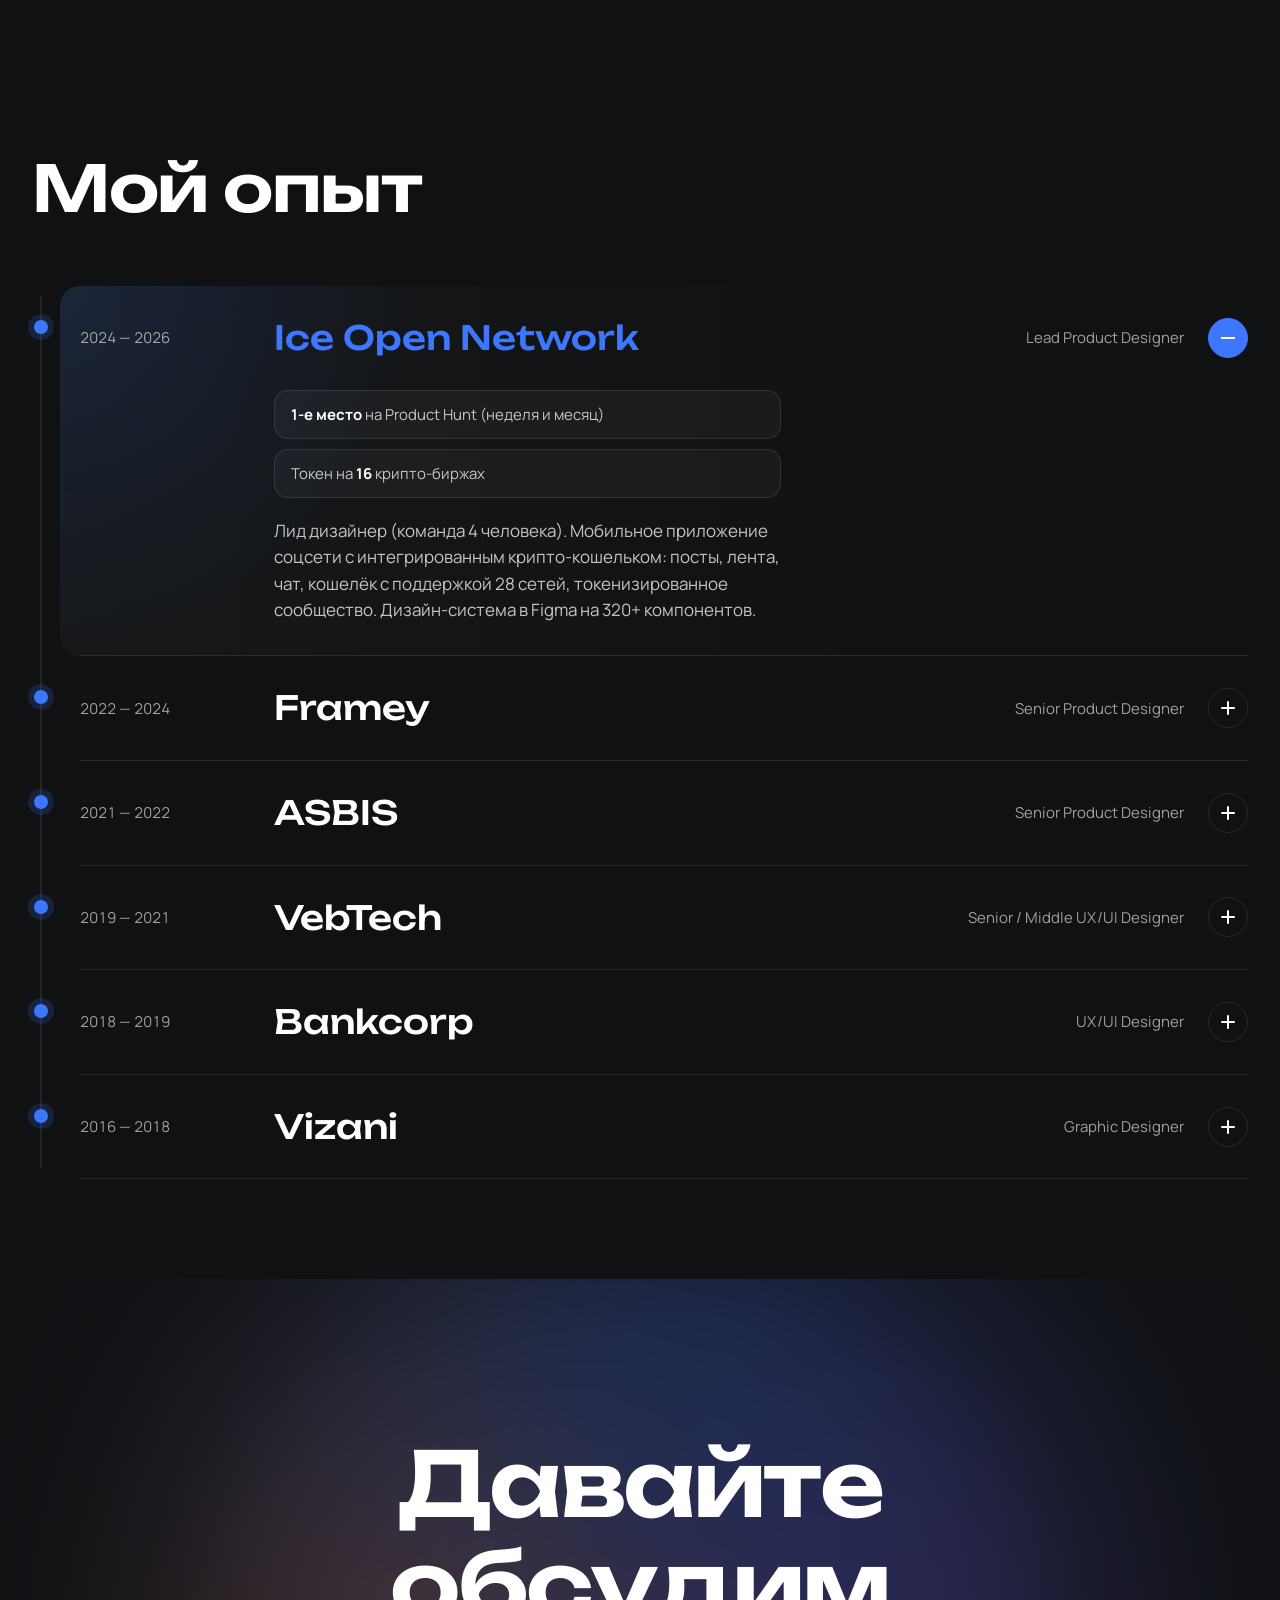
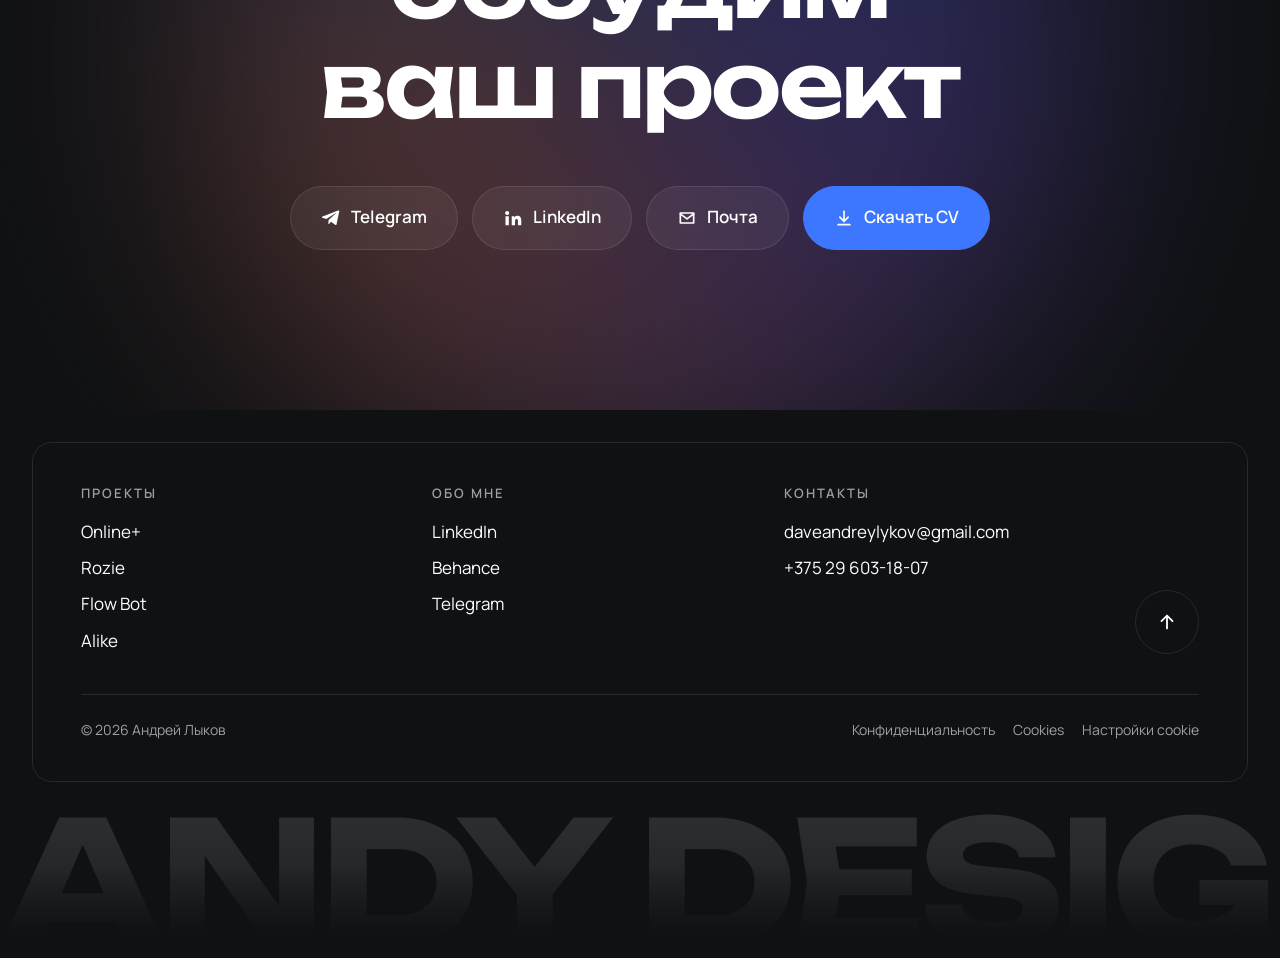
==== commit 8b1fbcc9: "Объединил «Приложения» и «Веб-сервисы» в ленту-masonry с ровным низом" ====
--- a/index.html
+++ b/index.html
@@ -248,61 +248,81 @@
       </div>
     </section>
 
-    <!-- APPS -->
-    <section class="apps" id="ui">
+    <!-- APPS + WEB (объединённая лента, Pinterest-masonry) -->
+    <section class="apps feed" id="ui">
       <div class="container">
         <div class="section-head apps__head">
-          <h2 class="section-title" data-reveal>Приложения</h2>
+          <h2 class="section-title" data-reveal>Приложения и&nbsp;веб-сервисы</h2>
           <button class="apps__show-all" id="appsShowAll">Показать все</button>
         </div>
-        <div class="apps-bento">
-          <figure class="shot apps-bento__item apps-bento__item--tl">
-            <div class="shot__img"><img src="assets/img/frostbyte-hero.jpg" width="1200" height="1200" alt="Frostbyte — мобильное приложение с вознаграждениями" loading="lazy"></div>
-            <figcaption><b>Frostbyte</b><span>Мобильное приложение с вознаграждениями</span></figcaption>
-          </figure>
-          <figure class="shot apps-bento__item apps-bento__item--c">
-            <div class="shot__img"><img src="assets/img/ipool-hero.jpg" width="2540" height="2900" alt="iPool — удалённое управление всеми функциями бассейна" loading="lazy"></div>
-            <figcaption><b>iPool</b><span>Удалённое управление всеми функциями бассейна</span></figcaption>
-          </figure>
-          <figure class="shot apps-bento__item apps-bento__item--tr">
-            <div class="shot__img"><img src="assets/img/ice-hero.jpg" width="1200" height="1200" alt="ICE — майнинг-приложение, 40M пользователей" loading="lazy"></div>
-            <figcaption><b>ICE</b><span>Майнинг-приложение, 40M пользователей</span></figcaption>
-          </figure>
-          <figure class="shot apps-bento__item apps-bento__item--bl">
-            <div class="shot__img"><img src="assets/img/hugami-hero.jpg" width="1200" height="1200" alt="HugAmi — приложения для медитаций" loading="lazy"></div>
-            <figcaption><b>HugAmi</b><span>Приложения для медитаций</span></figcaption>
-          </figure>
-          <figure class="shot apps-bento__item apps-bento__item--br">
-            <div class="shot__img"><img src="assets/img/mysplits-hero.jpg" width="1200" height="1200" alt="Mysplits — правильное питание и тренировки" loading="lazy"></div>
-            <figcaption><b>Mysplits</b><span>Правильное питание и тренировки</span></figcaption>
-          </figure>
-        </div>
-      </div>
-    </section>
-
-    <!-- WEB SERVICES -->
-    <section class="webservices" id="webservices">
-      <div class="container">
-        <div class="section-head">
-          <h2 class="section-title" data-reveal>Веб сервисы</h2>
-        </div>
-        <div class="concepts__grid">
-          <figure class="shot">
-            <div class="shot__img"><img src="assets/img/atoma.jpg" width="1338" height="950" alt="Atoma — DeFi-сейф и аналитика позиций" loading="lazy"></div>
-            <figcaption><b>Atoma</b><span>DeFi-сейф и аналитика позиций</span></figcaption>
-          </figure>
-          <figure class="shot">
-            <div class="shot__img"><img src="assets/img/dashboard.jpg" width="1338" height="950" alt="VaultFlow — кабинет депозитов и комплаенса" loading="lazy"></div>
-            <figcaption><b>VaultFlow</b><span>Кабинет депозитов и комплаенса</span></figcaption>
-          </figure>
-          <figure class="shot">
-            <div class="shot__img"><img src="assets/img/finance.jpg" width="1338" height="950" alt="Financier — админка финтеха и контроль доступа" loading="lazy"></div>
-            <figcaption><b>Financier</b><span>Админка финтеха и контроль доступа</span></figcaption>
-          </figure>
-          <figure class="shot">
-            <div class="shot__img"><img src="assets/img/broker.jpg" width="1338" height="950" alt="Go Invest — платформа персонального брокера" loading="lazy"></div>
-            <figcaption><b>Go Invest</b><span>Платформа персонального брокера</span></figcaption>
-          </figure>
+        <div class="feed__grid">
+          <div class="feed__col">
+            <figure class="shot">
+              <div class="shot__img"><img src="assets/img/hugami-m.jpg" width="1620" height="2400" alt="HugAmi — приложения для медитаций" loading="lazy"></div>
+              <figcaption><b>HugAmi</b><span>Приложения для медитаций</span></figcaption>
+            </figure>
+            <figure class="shot">
+              <div class="shot__img"><img src="assets/img/atoma.jpg" width="1338" height="950" alt="Atoma — DeFi-сейф и аналитика позиций" loading="lazy"></div>
+              <figcaption><b>Atoma</b><span>DeFi-сейф и аналитика позиций</span></figcaption>
+            </figure>
+            <figure class="shot">
+              <div class="shot__img"><img src="assets/img/hermatic-m.jpg" width="1620" height="2400" alt="Hermatic — автоматизированный трейдинг" loading="lazy"></div>
+              <figcaption><b>Hermatic</b><span>Автоматизированный трейдинг</span></figcaption>
+            </figure>
+            <figure class="shot">
+              <div class="shot__img"><img src="assets/img/finance.jpg" width="1338" height="950" alt="Financier — админка финтеха и контроль доступа" loading="lazy"></div>
+              <figcaption><b>Financier</b><span>Админка финтеха и контроль доступа</span></figcaption>
+            </figure>
+            <figure class="shot">
+              <div class="shot__img"><img src="assets/img/cms.jpg" width="1338" height="950" alt="CMS — конструктор форм и управление контентом" loading="lazy"></div>
+              <figcaption><b>CMS</b><span>Конструктор форм и управление контентом</span></figcaption>
+            </figure>
+            <div class="feed__fill" aria-hidden="true"><span>Скоро новый проект</span></div>
+          </div>
+
+          <div class="feed__col">
+            <figure class="shot">
+              <div class="shot__img"><img src="assets/img/dashboard.jpg" width="1338" height="950" alt="VaultFlow — кабинет депозитов и комплаенса" loading="lazy"></div>
+              <figcaption><b>VaultFlow</b><span>Кабинет депозитов и комплаенса</span></figcaption>
+            </figure>
+            <figure class="shot">
+              <div class="shot__img"><img src="assets/img/mysplits-m.jpg" width="1620" height="2400" alt="Mysplits — правильное питание и тренировки" loading="lazy"></div>
+              <figcaption><b>Mysplits</b><span>Правильное питание и тренировки</span></figcaption>
+            </figure>
+            <figure class="shot">
+              <div class="shot__img"><img src="assets/img/framey-m.jpg" width="1620" height="2400" alt="Framey — приложения для путешествий" loading="lazy"></div>
+              <figcaption><b>Framey</b><span>Приложения для путешествий</span></figcaption>
+            </figure>
+            <figure class="shot">
+              <div class="shot__img"><img src="assets/img/valetax.jpg" width="1338" height="950" alt="Valetax — платформа для трейдеров и копитрейдинг" loading="lazy"></div>
+              <figcaption><b>Valetax</b><span>Платформа для трейдеров и копитрейдинг</span></figcaption>
+            </figure>
+            <figure class="shot">
+              <div class="shot__img"><img src="assets/img/broker.jpg" width="1338" height="950" alt="Go Invest — платформа персонального брокера" loading="lazy"></div>
+              <figcaption><b>Go Invest</b><span>Платформа персонального брокера</span></figcaption>
+            </figure>
+            <div class="feed__fill" aria-hidden="true"><span>Скоро новый проект</span></div>
+          </div>
+
+          <div class="feed__col">
+            <figure class="shot">
+              <div class="shot__img"><img src="assets/img/ipool-m.jpg" width="1620" height="2400" alt="iPool — удалённое управление всеми функциями бассейна" loading="lazy"></div>
+              <figcaption><b>iPool</b><span>Удалённое управление всеми функциями бассейна</span></figcaption>
+            </figure>
+            <figure class="shot">
+              <div class="shot__img"><img src="assets/img/ice-m.jpg" width="900" height="1200" alt="ICE — майнинг-приложение, 40M пользователей" loading="lazy"></div>
+              <figcaption><b>ICE</b><span>Майнинг-приложение, 40M пользователей</span></figcaption>
+            </figure>
+            <figure class="shot">
+              <div class="shot__img"><img src="assets/img/homevision-m.jpg" width="1620" height="2400" alt="Homevision — дизайн интерьеров с ИИ" loading="lazy"></div>
+              <figcaption><b>Homevision</b><span>Дизайн интерьеров с ИИ</span></figcaption>
+            </figure>
+            <figure class="shot">
+              <div class="shot__img"><img src="assets/img/frostbyte-m.jpg" width="900" height="1200" alt="Frostbyte — мобильное приложение с вознаграждениями" loading="lazy"></div>
+              <figcaption><b>Frostbyte</b><span>Мобильное приложение с вознаграждениями</span></figcaption>
+            </figure>
+            <div class="feed__fill" aria-hidden="true"><span>Скоро новый проект</span></div>
+          </div>
         </div>
       </div>
     </section>
--- a/css/style.css
+++ b/css/style.css
@@ -828,6 +828,39 @@
 .card__inner:focus-visible { outline: none; }
 .card__inner:hover .card__bg { transform: scale(1.02); }
 
+/* Hover-beam: цветная линия по рамке карточки при наведении */
+@property --beam-angle { syntax: "<angle>"; initial-value: 0deg; inherits: false; }
+
+.card__inner::before {
+  content: '';
+  position: absolute;
+  inset: 0;
+  border-radius: inherit;
+  padding: 1.5px;
+  background: conic-gradient(from var(--beam-angle),
+    transparent 0deg 60deg,
+    #a855f7 118deg,
+    #3b82f6 158deg,
+    #ec4899 198deg,
+    transparent 256deg 360deg);
+  -webkit-mask: linear-gradient(#000 0 0) content-box, linear-gradient(#000 0 0);
+  -webkit-mask-composite: xor;
+          mask: linear-gradient(#000 0 0) content-box, linear-gradient(#000 0 0);
+          mask-composite: exclude;
+  opacity: 0;
+  transition: opacity 0.45s ease;
+  pointer-events: none;
+  z-index: 5;
+}
+
+.card__inner:hover::before { opacity: 1; animation: beam-spin 3.5s linear infinite; }
+
+@keyframes beam-spin { to { --beam-angle: 360deg; } }
+
+@media (prefers-reduced-motion: reduce) {
+  .card__inner:hover::before { animation: none; }
+}
+
 .card__content {
   display: flex;
   flex-direction: column;
@@ -1275,6 +1308,92 @@
   font-size: 13px;
   color: rgba(255,255,255,0.65);
 }
+
+/* ---------- Лента: приложения + веб-сервисы (Pinterest-masonry) ---------- */
+/* Десктоп: 3 колонки-стопки одинаковой высоты, низ выравнивается в одну линию;
+   недостающую высоту добирает пустой слот под будущий проект. */
+.feed__grid {
+  display: flex;
+  align-items: stretch;
+  gap: 20px;
+}
+
+.feed__col {
+  flex: 1;
+  min-width: 0;
+  display: flex;
+  flex-direction: column;
+}
+
+.feed__fill {
+  flex: 1 1 auto;
+  min-height: 150px;
+  border-radius: 20px;
+  border: 1.5px dashed rgba(255, 255, 255, 0.14);
+  display: flex;
+  align-items: center;
+  justify-content: center;
+  text-align: center;
+  padding: 16px;
+}
+.feed__fill span {
+  color: rgba(255, 255, 255, 0.32);
+  font-size: 13px;
+  letter-spacing: 0.01em;
+}
+
+/* Планшет/мобайл: колонки растворяются, лента течёт masonry'ем, слоты скрыты */
+@media (max-width: 900px) {
+  .feed__grid { display: block; column-count: 2; column-gap: 16px; }
+  .feed__col { display: contents; }
+  .feed__fill { display: none; }
+}
+@media (max-width: 560px) { .feed__grid { column-count: 1; } }
+
+.feed__grid .shot {
+  position: relative;
+  display: block;
+  width: 100%;
+  margin: 0 0 20px;
+  border-radius: 20px;
+  overflow: hidden;
+  border: 1px solid var(--border);
+  break-inside: avoid;
+  -webkit-column-break-inside: avoid;
+}
+
+.feed__grid .shot__img {
+  aspect-ratio: auto;
+  height: auto;
+  border-radius: 0;
+  border: none;
+}
+
+.feed__grid .shot__img img {
+  position: static;
+  width: 100%;
+  height: auto;
+}
+
+/* подпись поверх фото, проявляется по ховеру */
+.feed__grid figcaption {
+  position: absolute;
+  inset: auto 0 0 0;
+  margin: 0;
+  min-height: 0;
+  gap: 4px;
+  padding: 52px 20px 20px;
+  background: linear-gradient(to top, rgba(0,0,0,0.82) 0%, transparent 100%);
+  opacity: 0;
+  transform: translateY(6px);
+  transition: opacity 0.3s ease, transform 0.3s ease;
+}
+.feed__grid .shot:hover figcaption {
+  opacity: 1;
+  transform: translateY(0);
+}
+.feed__grid figcaption b { font-size: 17px; color: #fff; }
+.feed__grid figcaption span { font-size: 13px; color: rgba(255,255,255,0.7); }
 
 /* ---------- Apps modal ---------- */
 .apps-modal {
